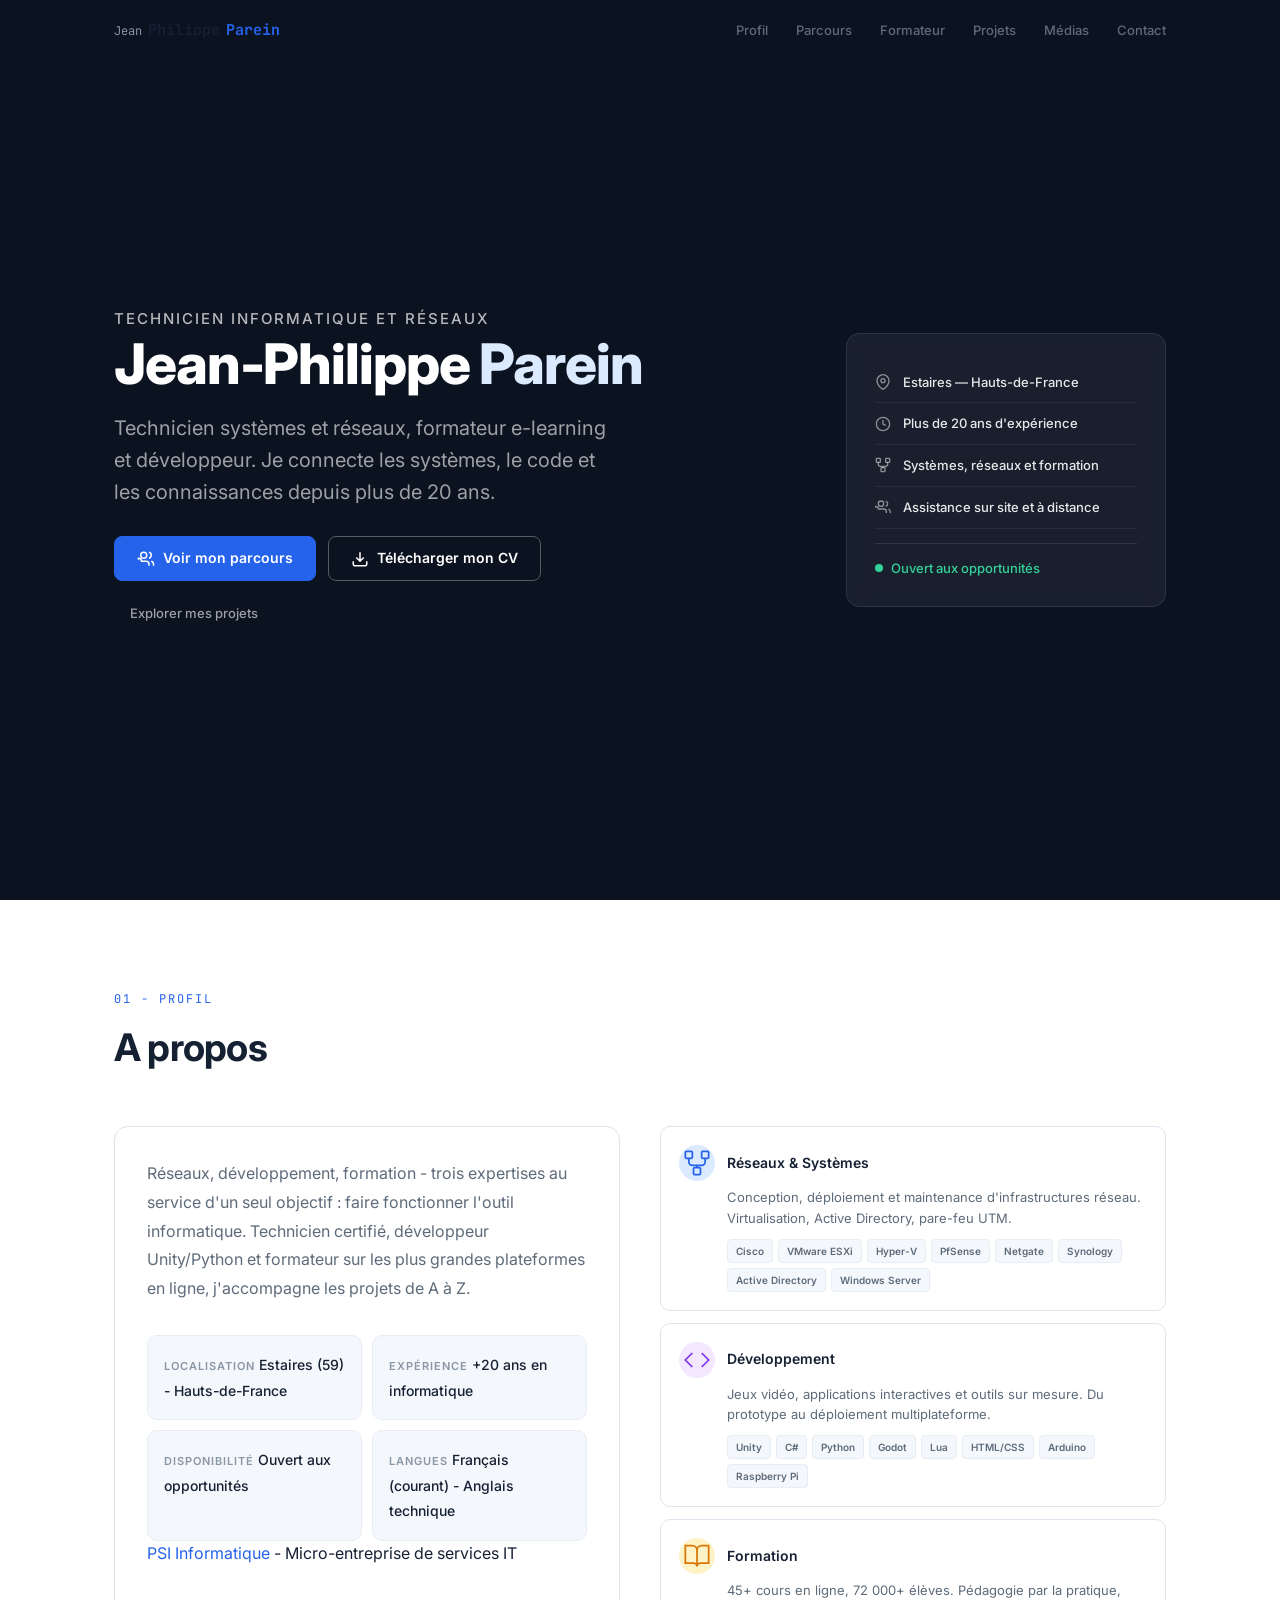
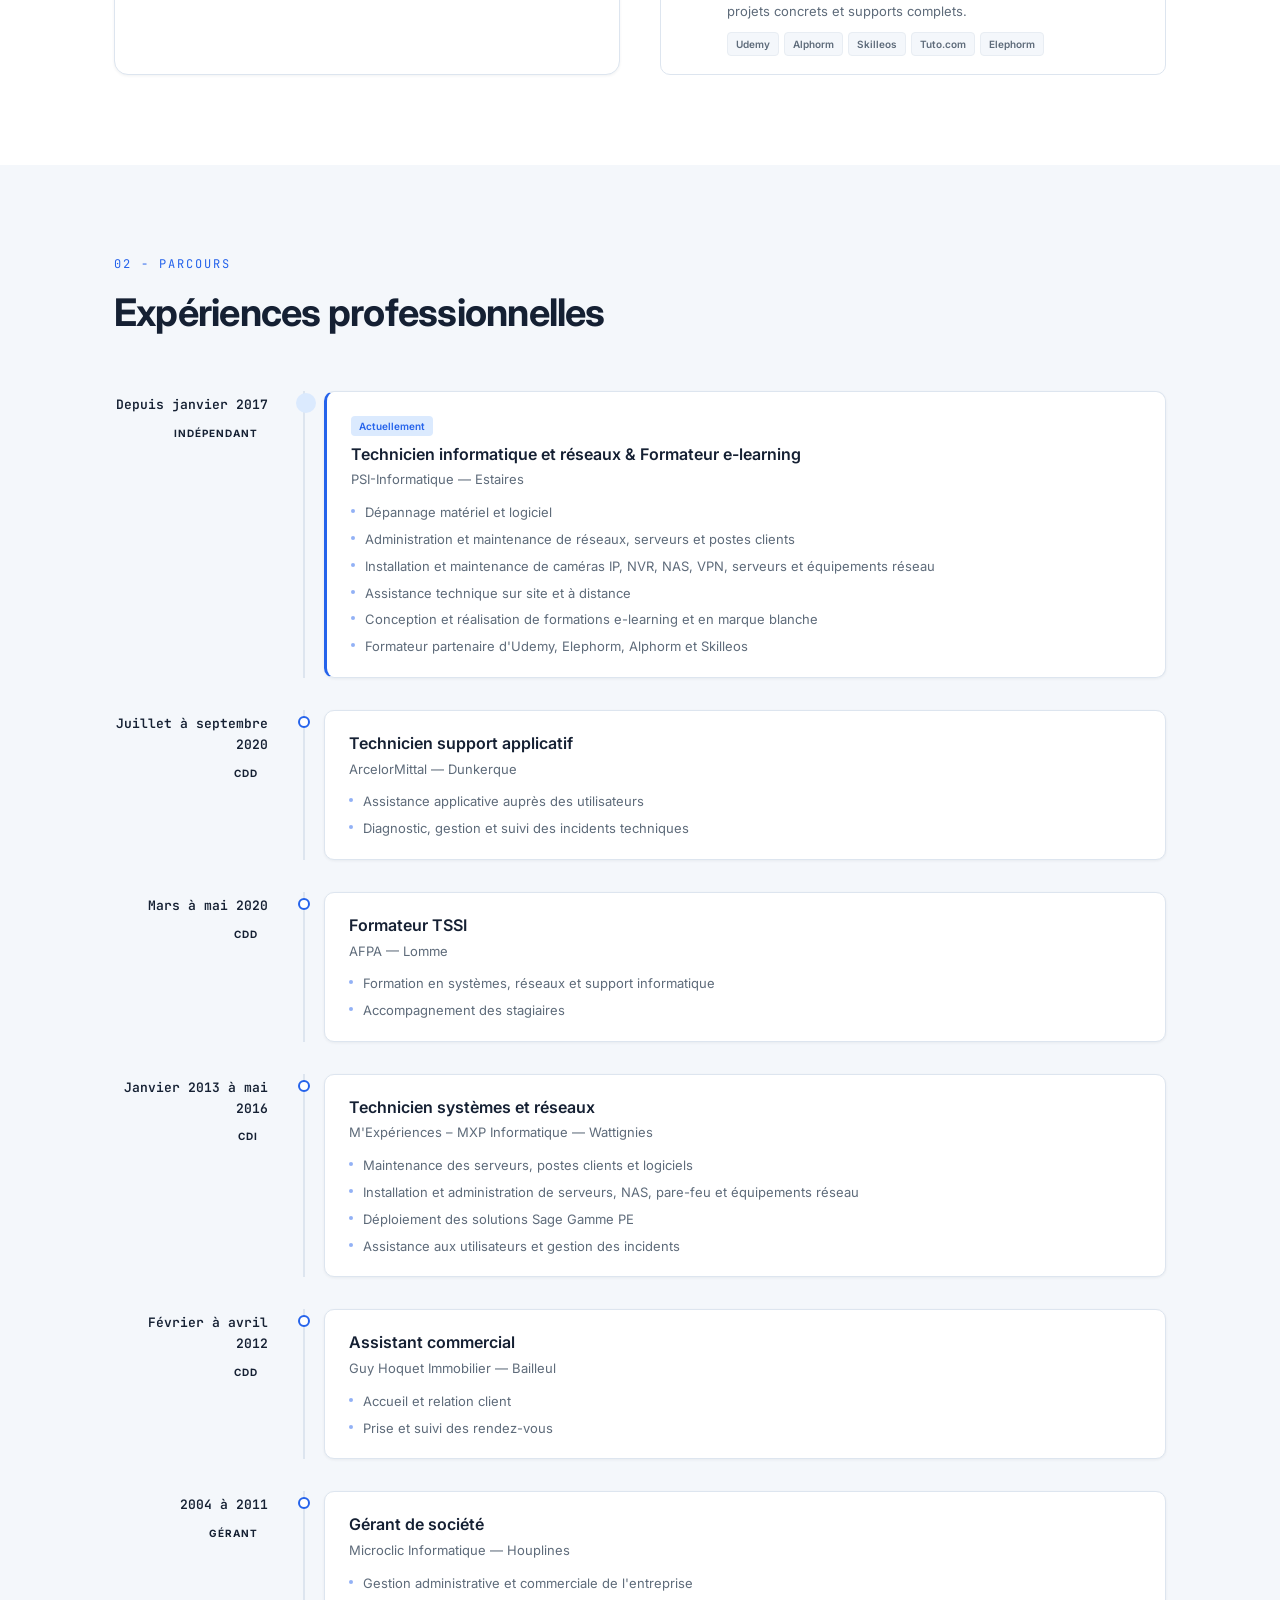
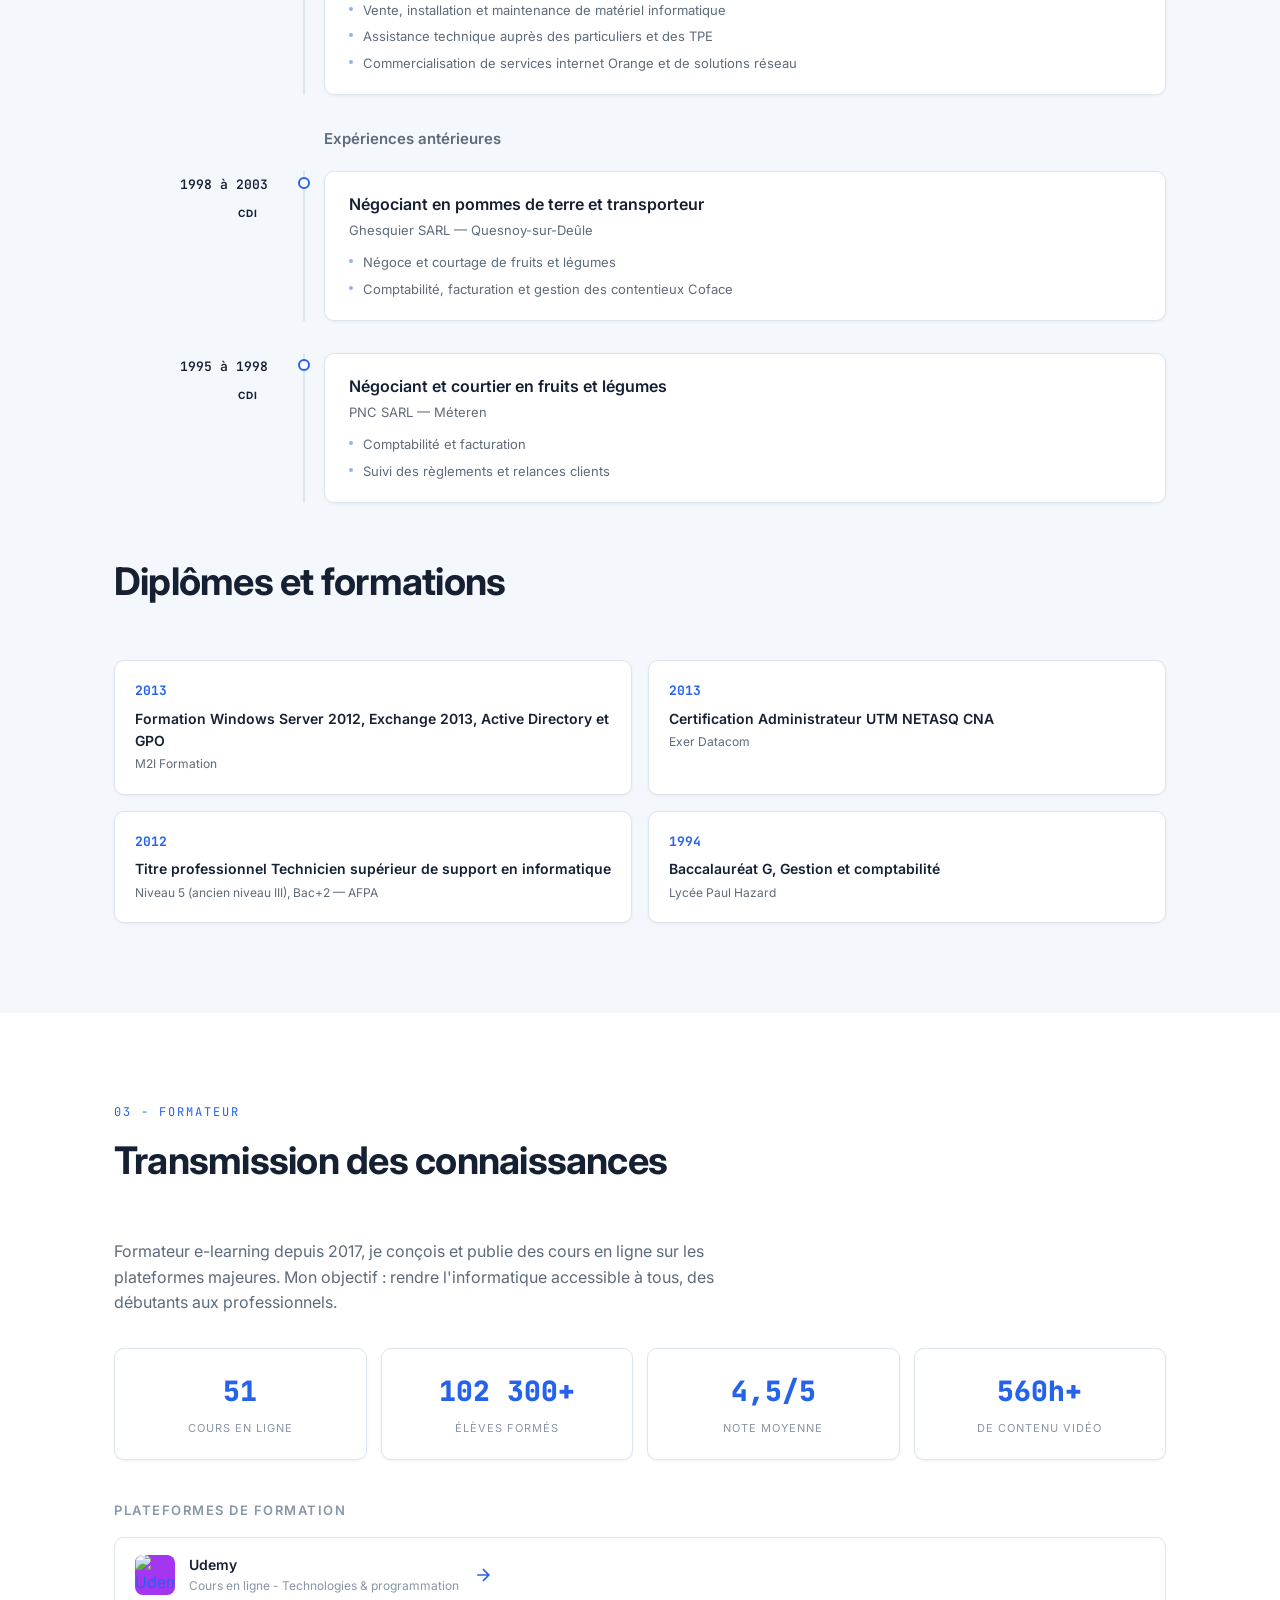
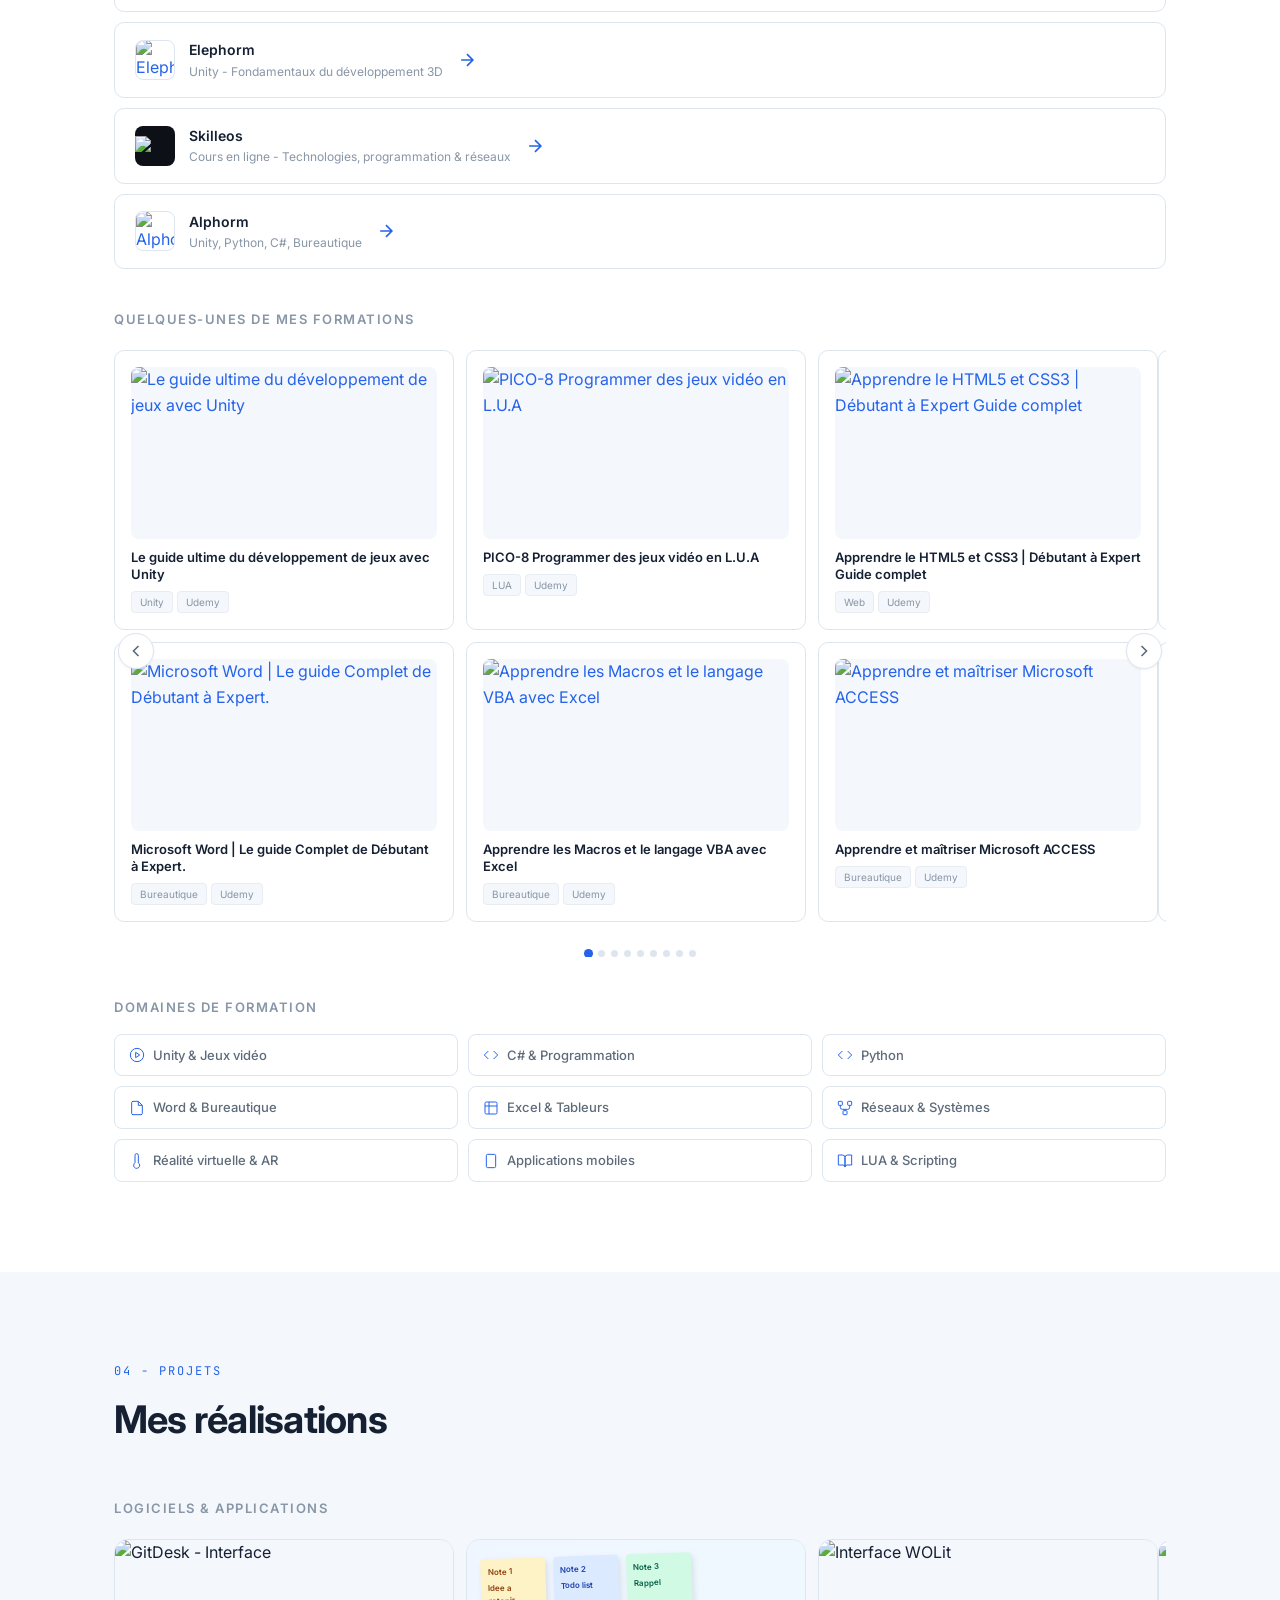
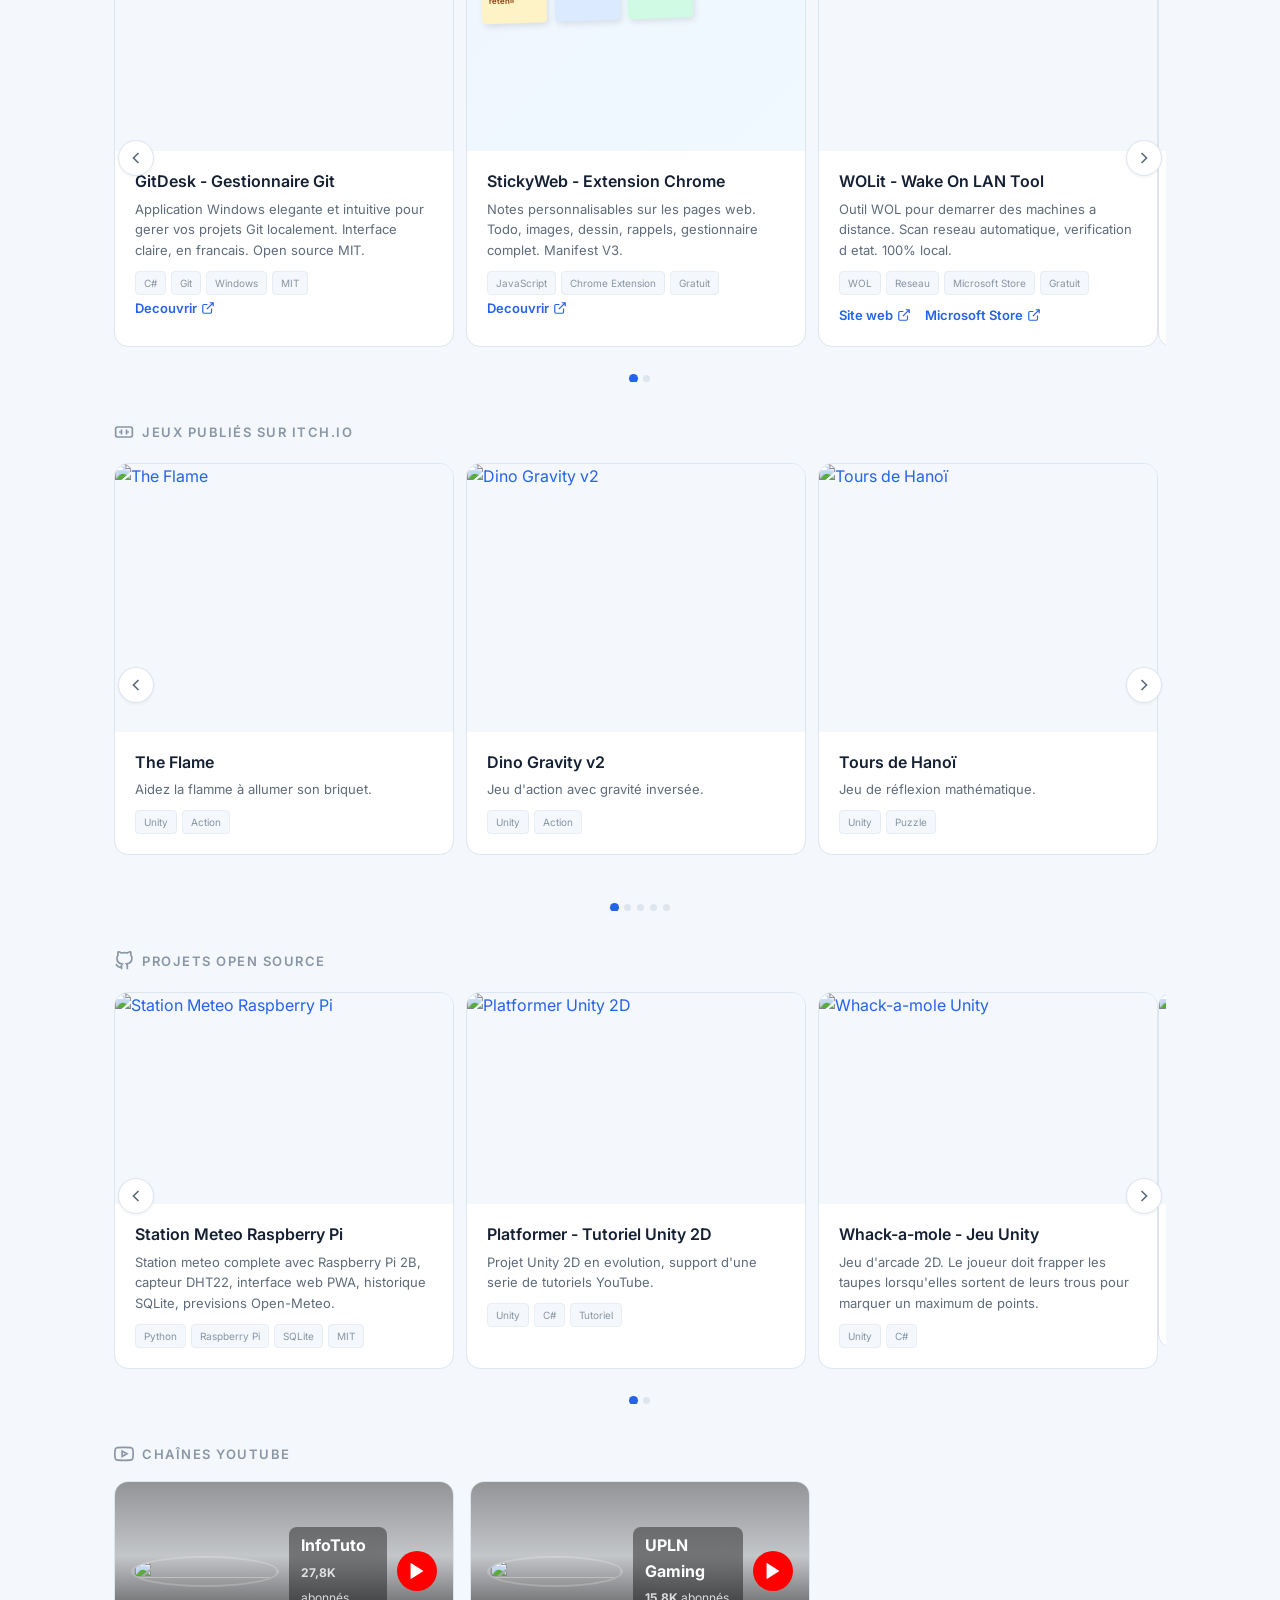
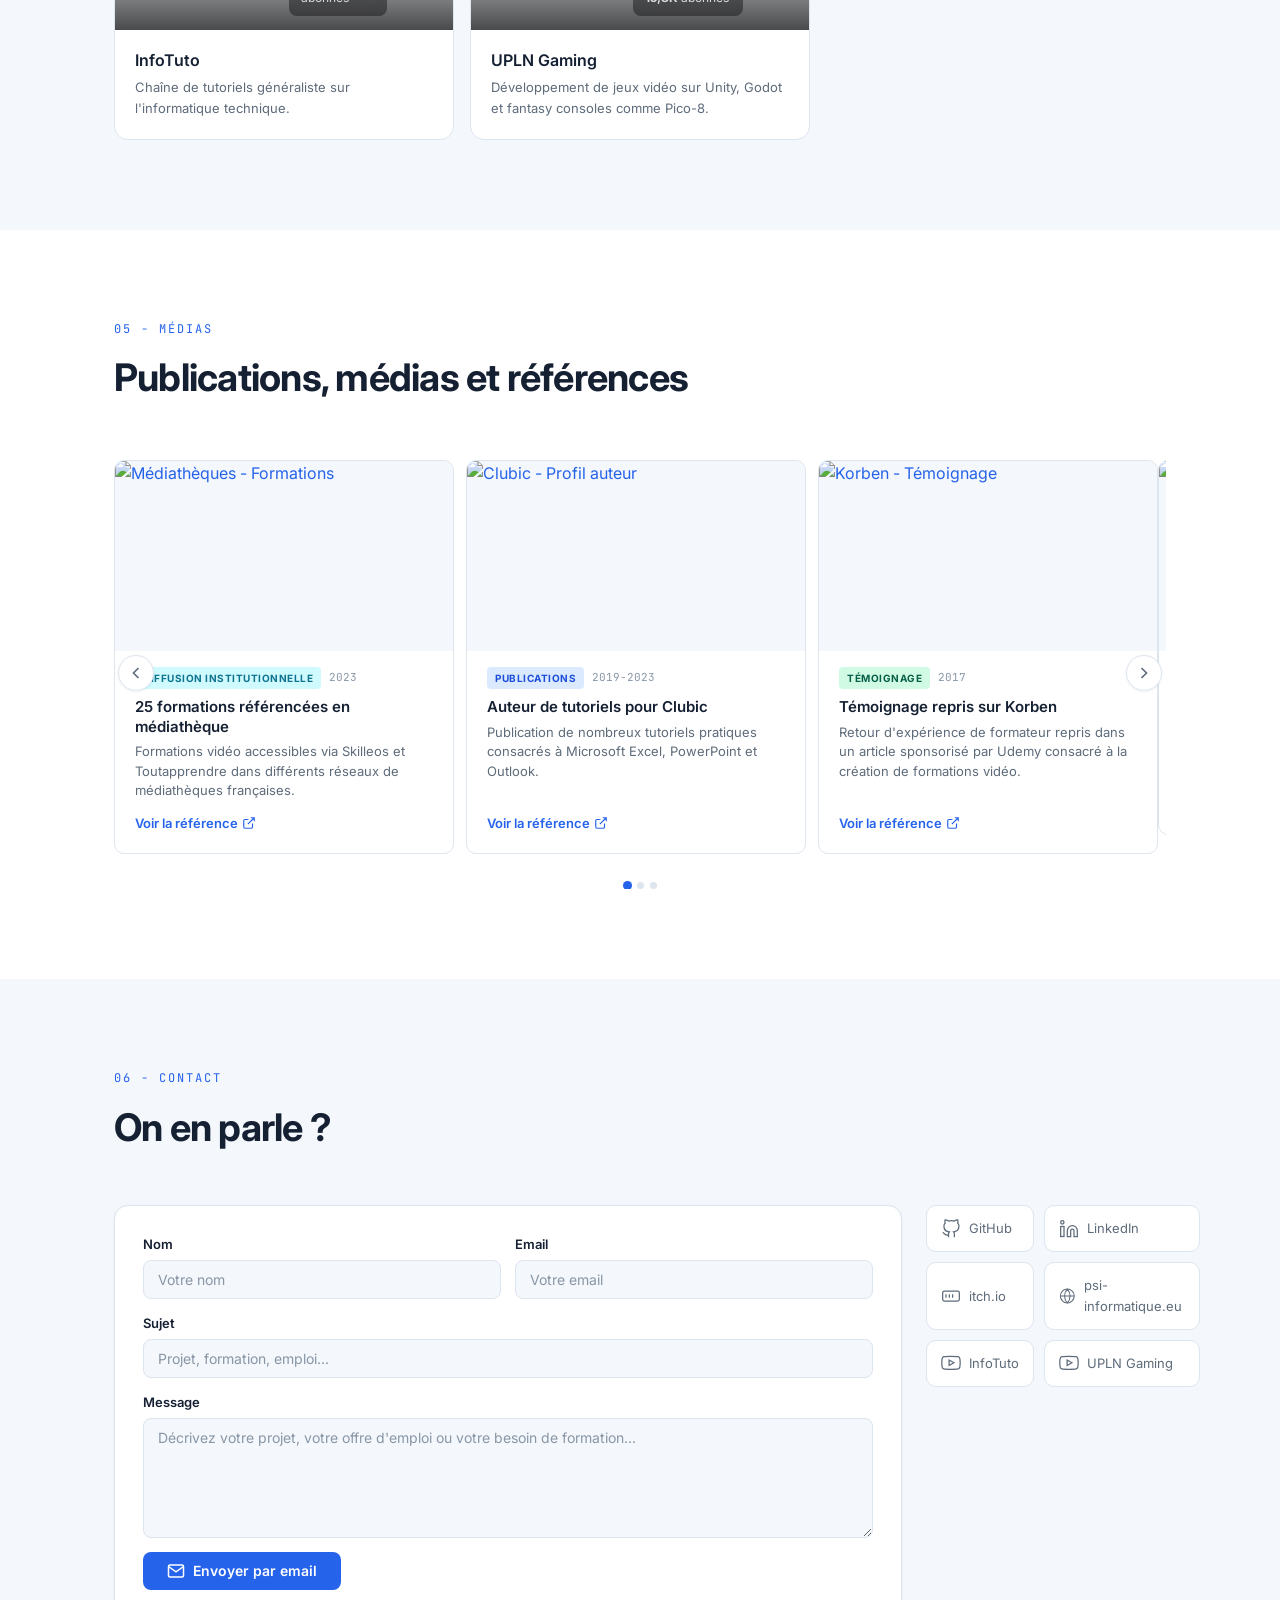
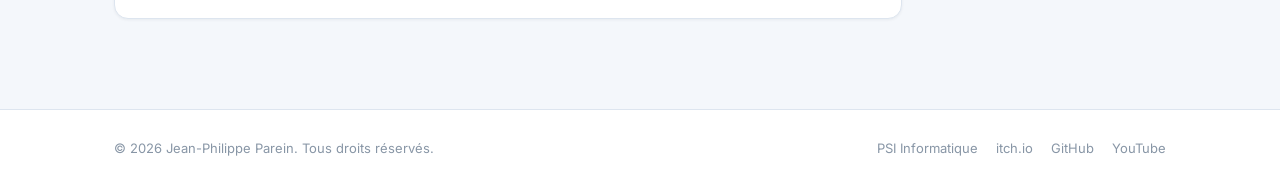
==== index.html @ 6a138aa0 "Add files via upload" ====
<!DOCTYPE html>
<html lang="fr">
<head>
  <meta charset="UTF-8">
  <meta name="viewport" content="width=device-width, initial-scale=1.0">
  <title>Jean-Philippe Parein - Portfolio</title>
  <meta name="description" content="Portfolio de Jean-Philippe Parein - Technicien informatique & réseau, formateur, développeur. Je connecte les systèmes, le code et les connaissances.">
  <link rel="preconnect" href="https://fonts.googleapis.com">
  <link rel="preconnect" href="https://fonts.gstatic.com" crossorigin>
  <link href="https://fonts.googleapis.com/css2?family=Inter:wght@300;400;500;600;700;800&family=JetBrains+Mono:wght@400;500&display=swap" rel="stylesheet">
  <link rel="stylesheet" href="styles.css">
</head>
<body>
  <!-- Navigation -->
  <nav class="nav" id="nav">
    <div class="nav-inner">
      <a href="#hero" class="nav-logo"><span class="logo-first">Jean</span>Philippe<span class="logo-last">Parein</span></a>
      <button class="nav-toggle" id="nav-toggle" aria-label="Menu de navigation" aria-expanded="false">
        <span></span><span></span><span></span>
      </button>
      <ul class="nav-links" id="nav-links">
        <li><a href="#about">Profil</a></li>
        <li><a href="#experience">Parcours</a></li>
        <li><a href="#trainer">Formateur</a></li>
        <li><a href="#projects">Projets</a></li>
        <li><a href="#media">Médias</a></li>
        <li><a href="#contact">Contact</a></li>
      </ul>
    </div>
  </nav>
  <!-- HERO -->
  <section class="hero" id="hero">
    <!-- Hero Content Overlay -->
    <div class="hero-content">
      <div class="hero-text" data-animate="fade-up">
        <span class="hero-subtitle">Technicien informatique et réseaux</span>
        <h1 class="hero-title">
          <span class="hero-title-line">Jean-Philippe</span>
          <span class="hero-title-line hero-title-accent">Parein</span>
        </h1>
        <p class="hero-tagline">
          Technicien systèmes et réseaux, formateur e-learning et développeur. Je connecte les systèmes, le code et les connaissances depuis plus de 20 ans.
        </p>
        <div class="hero-actions">
          <a href="#experience" class="btn btn-primary">
            <svg width="18" height="18" viewBox="0 0 24 24" fill="none" stroke="currentColor" stroke-width="2"><path d="M16 21v-2a4 4 0 00-4-4H6a4 4 0 00-4-4v2"/><circle cx="9" cy="7" r="4"/><path d="M22 21v-2a4 4 0 00-3-3.87"/><path d="M16 3.13a4 4 0 010 7.75"/></svg>
            Voir mon parcours
          </a>
          <a href="CV.pdf" download class="btn btn-outline">
            <svg width="18" height="18" viewBox="0 0 24 24" fill="none" stroke="currentColor" stroke-width="2"><path d="M21 15v4a2 2 0 01-2 2H5a2 2 0 01-2-2v-4M7 10l5 5 5-5M12 15V3"/></svg>
            Télécharger mon CV
          </a>
          <a href="#projects" class="btn btn-secondary">Explorer mes projets</a>
        </div>
      </div>
      <div class="hero-profile-card" data-animate="fade-up" data-delay="100">
        <div class="profile-item">
          <svg width="16" height="16" viewBox="0 0 24 24" fill="none" stroke="currentColor" stroke-width="2"><path d="M21 10c0 7-9 13-9 13s-9-6-9-13a9 9 0 0118 0z"/><circle cx="12" cy="10" r="3"/></svg>
          <span>Estaires — Hauts-de-France</span>
        </div>
        <div class="profile-item">
          <svg width="16" height="16" viewBox="0 0 24 24" fill="none" stroke="currentColor" stroke-width="2"><circle cx="12" cy="12" r="10"/><polyline points="12 6 12 12 16 14"/></svg>
          <span>Plus de 20 ans d'expérience</span>
        </div>
        <div class="profile-item">
          <svg width="16" height="16" viewBox="0 0 24 24" fill="none" stroke="currentColor" stroke-width="2"><rect x="2" y="2" width="6" height="6" rx="1"/><rect x="16" y="2" width="6" height="6" rx="1"/><rect x="9" y="16" width="6" height="6" rx="1"/><path d="M5 8v3a3 3 0 003 3h8a3 3 0 003-3V8M12 14v2"/></svg>
          <span>Systèmes, réseaux et formation</span>
        </div>
        <div class="profile-item">
          <svg width="16" height="16" viewBox="0 0 24 24" fill="none" stroke="currentColor" stroke-width="2"><path d="M17 21v-2a4 4 0 00-4-4H5a4 4 0 00-4-4v2"/><circle cx="9" cy="7" r="4"/><path d="M23 21v-2a4 4 0 00-3-3.87"/><path d="M16 3.13a4 4 0 010 7.75"/></svg>
          <span>Assistance sur site et à distance</span>
        </div>
        <div class="profile-status">
          <span class="status-dot"></span>
          Ouvert aux opportunités
        </div>
      </div>
    </div>
  </section>
  <!-- ABOUT -->
  <section class="section section-about" id="about">
    <div class="container">
      <div class="section-header" data-animate="fade-up">
        <span class="section-tag">01 - Profil</span>
        <h2 class="section-title">A propos</h2>
      </div>
      <div class="about-grid">
        <div class="about-text" data-animate="fade-up" data-delay="100">
          <p class="about-lead">
            Réseaux, développement, formation - trois expertises au service d'un seul objectif : faire fonctionner l'outil informatique.
            Technicien certifié, développeur Unity/Python et formateur sur les plus grandes plateformes en ligne,
            j'accompagne les projets de A à Z.
          </p>
          <div class="about-details">
            <div class="about-detail">
              <span class="detail-label">Localisation</span>
              <span class="detail-value">Estaires (59) - Hauts-de-France</span>
            </div>
            <div class="about-detail">
              <span class="detail-label">Expérience</span>
              <span class="detail-value">+20 ans en informatique</span>
            </div>
            <div class="about-detail">
              <span class="detail-label">Disponibilité</span>
              <span class="detail-value">Ouvert aux opportunités</span>
            </div>
            <div class="about-detail">
              <span class="detail-label">Langues</span>
              <span class="detail-value">Français (courant) - Anglais technique</span>
            </div>
          </div>
          <p class="about-note">
            <a href="https://psi-informatique.eu/" target="_blank" rel="noopener">PSI Informatique</a> - Micro-entreprise de services IT
          </p>
        </div>
        <div class="about-competencies" data-animate="fade-up" data-delay="200">
          <div class="comp-grid">
            <div class="comp-card">
              <div class="comp-header">
                <div class="comp-icon comp-icon-network">
                  <svg width="28" height="28" viewBox="0 0 24 24" fill="none" stroke="currentColor" stroke-width="1.5"><rect x="2" y="2" width="6" height="6" rx="1"/><rect x="16" y="2" width="6" height="6" rx="1"/><rect x="9" y="16" width="6" height="6" rx="1"/><path d="M5 8v3a3 3 0 003 3h8a3 3 0 003-3V8M12 14v2"/></svg>
                </div>
                <h4>Réseaux & Systèmes</h4>
              </div>
              <p>Conception, déploiement et maintenance d'infrastructures réseau. Virtualisation, Active Directory, pare-feu UTM.</p>
              <div class="comp-brands">
                <span class="brand-cisco">Cisco</span>
                <span class="brand-vmware">VMware ESXi</span>
                <span class="brand-hyperv">Hyper-V</span>
                <span class="brand-pfsense">PfSense</span>
                <span class="brand-netgate">Netgate</span>
                <span class="brand-synology">Synology</span>
                <span class="brand-ad">Active Directory</span>
                <span class="brand-winserv">Windows Server</span>
              </div>
            </div>
            <div class="comp-card">
              <div class="comp-header">
                <div class="comp-icon comp-icon-dev">
                  <svg width="28" height="28" viewBox="0 0 24 24" fill="none" stroke="currentColor" stroke-width="1.5"><polyline points="16 18 22 12 16 6"/><polyline points="8 6 2 12 8 18"/></svg>
                </div>
                <h4>Développement</h4>
              </div>
              <p>Jeux vidéo, applications interactives et outils sur mesure. Du prototype au déploiement multiplateforme.</p>
              <div class="comp-brands">
                <span class="brand-unity">Unity</span>
                <span class="brand-csharp">C#</span>
                <span class="brand-python">Python</span>
                <span class="brand-godot">Godot</span>
                <span class="brand-lua">Lua</span>
                <span class="brand-html">HTML/CSS</span>
                <span class="brand-arduino">Arduino</span>
                <span class="brand-rpi">Raspberry Pi</span>
              </div>
            </div>
            <div class="comp-card">
              <div class="comp-header">
                <div class="comp-icon comp-icon-training">
                  <svg width="28" height="28" viewBox="0 0 24 24" fill="none" stroke="currentColor" stroke-width="1.5"><path d="M2 3h6a4 4 0 014 4v14a3 3 0 00-3-3H2zM22 3h-6a4 4 0 00-4 4v14a3 3 0 013-3h7z"/></svg>
                </div>
                <h4>Formation</h4>
              </div>
              <p>45+ cours en ligne, 72 000+ élèves. Pédagogie par la pratique, projets concrets et supports complets.</p>
              <div class="comp-brands">
                <span class="brand-udemy">Udemy</span>
                <span class="brand-alphorm">Alphorm</span>
                <span class="brand-skilleos">Skilleos</span>
                <span class="brand-tuto">Tuto.com</span>
                <span class="brand-elephorm">Elephorm</span>
              </div>
            </div>
          </div>
        </div>
      </div>
    </div>
  </section>
  <!-- EXPERIENCE -->
  <section class="section section-experience" id="experience">
    <div class="container">
      <div class="section-header" data-animate="fade-up">
        <span class="section-tag">02 - Parcours</span>
        <h2 class="section-title">Expériences professionnelles</h2>
      </div>
      <div class="timeline">
        <div class="timeline-item" data-animate="fade-up" data-delay="0">
          <div class="timeline-date-col">
            <span class="timeline-date">Depuis janvier 2017</span>
            <span class="timeline-type">Indépendant</span>
          </div>
          <div class="timeline-line-col">
            <div class="timeline-dot"></div>
          </div>
          <div class="timeline-card-col">
            <div class="timeline-card current">
              <div class="current-badge">Actuellement</div>
              <h3>Technicien informatique et réseaux &amp; Formateur e-learning</h3>
              <p class="timeline-company">PSI-Informatique — Estaires</p>
              <ul class="timeline-details">
                <li>Dépannage matériel et logiciel</li>
                <li>Administration et maintenance de réseaux, serveurs et postes clients</li>
                <li>Installation et maintenance de caméras IP, NVR, NAS, VPN, serveurs et équipements réseau</li>
                <li>Assistance technique sur site et à distance</li>
                <li>Conception et réalisation de formations e-learning et en marque blanche</li>
                <li>Formateur partenaire d'Udemy, Elephorm, Alphorm et Skilleos</li>
              </ul>
            </div>
          </div>
        </div>
        <div class="timeline-item" data-animate="fade-up" data-delay="100">
          <div class="timeline-date-col">
            <span class="timeline-date">Juillet à septembre 2020</span>
            <span class="timeline-type">CDD</span>
          </div>
          <div class="timeline-line-col">
            <div class="timeline-dot"></div>
          </div>
          <div class="timeline-card-col">
            <div class="timeline-card">
              <h3>Technicien support applicatif</h3>
              <p class="timeline-company">ArcelorMittal — Dunkerque</p>
              <ul class="timeline-details">
                <li>Assistance applicative auprès des utilisateurs</li>
                <li>Diagnostic, gestion et suivi des incidents techniques</li>
              </ul>
            </div>
          </div>
        </div>
        <div class="timeline-item" data-animate="fade-up" data-delay="150">
          <div class="timeline-date-col">
            <span class="timeline-date">Mars à mai 2020</span>
            <span class="timeline-type">CDD</span>
          </div>
          <div class="timeline-line-col">
            <div class="timeline-dot"></div>
          </div>
          <div class="timeline-card-col">
            <div class="timeline-card">
              <h3>Formateur TSSI</h3>
              <p class="timeline-company">AFPA — Lomme</p>
              <ul class="timeline-details">
                <li>Formation en systèmes, réseaux et support informatique</li>
                <li>Accompagnement des stagiaires</li>
              </ul>
            </div>
          </div>
        </div>
        <div class="timeline-item" data-animate="fade-up" data-delay="200">
          <div class="timeline-date-col">
            <span class="timeline-date">Janvier 2013 à mai 2016</span>
            <span class="timeline-type">CDI</span>
          </div>
          <div class="timeline-line-col">
            <div class="timeline-dot"></div>
          </div>
          <div class="timeline-card-col">
            <div class="timeline-card">
              <h3>Technicien systèmes et réseaux</h3>
              <p class="timeline-company">M'Expériences – MXP Informatique — Wattignies</p>
              <ul class="timeline-details">
                <li>Maintenance des serveurs, postes clients et logiciels</li>
                <li>Installation et administration de serveurs, NAS, pare-feu et équipements réseau</li>
                <li>Déploiement des solutions Sage Gamme PE</li>
                <li>Assistance aux utilisateurs et gestion des incidents</li>
              </ul>
            </div>
          </div>
        </div>
        <div class="timeline-item" data-animate="fade-up" data-delay="250">
          <div class="timeline-date-col">
            <span class="timeline-date">Février à avril 2012</span>
            <span class="timeline-type">CDD</span>
          </div>
          <div class="timeline-line-col">
            <div class="timeline-dot"></div>
          </div>
          <div class="timeline-card-col">
            <div class="timeline-card">
              <h3>Assistant commercial</h3>
              <p class="timeline-company">Guy Hoquet Immobilier — Bailleul</p>
              <ul class="timeline-details">
                <li>Accueil et relation client</li>
                <li>Prise et suivi des rendez-vous</li>
              </ul>
            </div>
          </div>
        </div>
        <div class="timeline-item" data-animate="fade-up" data-delay="300">
          <div class="timeline-date-col">
            <span class="timeline-date">2004 à 2011</span>
            <span class="timeline-type">Gérant</span>
          </div>
          <div class="timeline-line-col">
            <div class="timeline-dot"></div>
          </div>
          <div class="timeline-card-col">
            <div class="timeline-card">
              <h3>Gérant de société</h3>
              <p class="timeline-company">Microclic Informatique — Houplines</p>
              <ul class="timeline-details">
                <li>Gestion administrative et commerciale de l'entreprise</li>
                <li>Vente, installation et maintenance de matériel informatique</li>
                <li>Assistance technique auprès des particuliers et des TPE</li>
                <li>Commercialisation de services internet Orange et de solutions réseau</li>
              </ul>
            </div>
          </div>
        </div>
        <h3 class="timeline-subtitle">Expériences antérieures</h3>
        <div class="timeline-item" data-animate="fade-up" data-delay="350">
          <div class="timeline-date-col">
            <span class="timeline-date">1998 à 2003</span>
            <span class="timeline-type">CDI</span>
          </div>
          <div class="timeline-line-col">
            <div class="timeline-dot"></div>
          </div>
          <div class="timeline-card-col">
            <div class="timeline-card">
              <h3>Négociant en pommes de terre et transporteur</h3>
              <p class="timeline-company">Ghesquier SARL — Quesnoy-sur-Deûle</p>
              <ul class="timeline-details">
                <li>Négoce et courtage de fruits et légumes</li>
                <li>Comptabilité, facturation et gestion des contentieux Coface</li>
              </ul>
            </div>
          </div>
        </div>
        <div class="timeline-item" data-animate="fade-up" data-delay="400">
          <div class="timeline-date-col">
            <span class="timeline-date">1995 à 1998</span>
            <span class="timeline-type">CDI</span>
          </div>
          <div class="timeline-line-col">
            <div class="timeline-dot"></div>
          </div>
          <div class="timeline-card-col">
            <div class="timeline-card">
              <h3>Négociant et courtier en fruits et légumes</h3>
              <p class="timeline-company">PNC SARL — Méteren</p>
              <ul class="timeline-details">
                <li>Comptabilité et facturation</li>
                <li>Suivi des règlements et relances clients</li>
              </ul>
            </div>
          </div>
        </div>
      </div>
      <div class="section-header" data-animate="fade-up" style="margin-top: 3rem;">
        <h2 class="section-title">Diplômes et formations</h2>
      </div>
      <div class="diplomas-grid">
        <div class="diploma-card" data-animate="fade-up">
          <div class="diploma-year">2013</div>
          <div class="diploma-title">Formation Windows Server 2012, Exchange 2013, Active Directory et GPO</div>
          <div class="diploma-school">M2I Formation</div>
        </div>
        <div class="diploma-card" data-animate="fade-up" data-delay="50">
          <div class="diploma-year">2013</div>
          <div class="diploma-title">Certification Administrateur UTM NETASQ CNA</div>
          <div class="diploma-school">Exer Datacom</div>
        </div>
        <div class="diploma-card" data-animate="fade-up" data-delay="100">
          <div class="diploma-year">2012</div>
          <div class="diploma-title">Titre professionnel Technicien supérieur de support en informatique</div>
          <div class="diploma-school">Niveau 5 (ancien niveau III), Bac+2 — AFPA</div>
        </div>
        <div class="diploma-card" data-animate="fade-up" data-delay="150">
          <div class="diploma-year">1994</div>
          <div class="diploma-title">Baccalauréat G, Gestion et comptabilité</div>
          <div class="diploma-school">Lycée Paul Hazard</div>
        </div>
      </div>
    </div>
  </section>
  <!-- FORMATEUR -->
  <section class="section section-trainer" id="trainer">
    <div class="container">
      <div class="section-header" data-animate="fade-up">
        <span class="section-tag">03 - Formateur</span>
        <h2 class="section-title">Transmission des connaissances</h2>
      </div>
      <div class="trainer-intro" data-animate="fade-up" data-delay="100">
        <p>Formateur e-learning depuis 2017, je conçois et publie des cours en ligne sur les plateformes majeures. Mon objectif : rendre l'informatique accessible à tous, des débutants aux professionnels.</p>
      </div>
      <!-- Stats -->
      <div class="trainer-stats" data-animate="fade-up" data-delay="150">
        <div class="stat-card">
          <span class="stat-number">51</span>
          <span class="stat-label">Cours en ligne</span>
        </div>
        <div class="stat-card">
          <span class="stat-number">102 300+</span>
          <span class="stat-label">Élèves formés</span>
        </div>
        <div class="stat-card">
          <span class="stat-number">4,5/5</span>
          <span class="stat-label">Note moyenne</span>
        </div>
        <div class="stat-card">
          <span class="stat-number">560h+</span>
          <span class="stat-label">De contenu vidéo</span>
        </div>
      </div>
      <!-- Plateformes -->
      <h3 class="projects-subtitle" data-animate="fade-up">Plateformes de formation</h3>
      <div class="trainer-platforms" data-animate="fade-up" data-delay="100">
        <a href="https://www.udemy.com/user/parein-jean-philippe/" target="_blank" rel="noopener" class="platform-card platform-udemy">
          <div class="platform-logo"><img src="img/logo-udemy.svg" alt="Udemy"></div>
          <div class="platform-info">
            <h4>Udemy</h4>
            <p>Cours en ligne - Technologies & programmation</p>
          </div>
          <svg width="20" height="20" viewBox="0 0 24 24" fill="none" stroke="currentColor" stroke-width="2"><path d="M5 12h14M12 5l7 7-7 7"/></svg>
        </a>
        <a href="https://www.elephorm.com/formation/unity-6-maitriser-les-fondamentaux-du-developpement-3d" target="_blank" rel="noopener" class="platform-card platform-elephorm">
          <div class="platform-logo"><img src="img/logo-elephorm.webp" alt="Elephorm"></div>
          <div class="platform-info">
            <h4>Elephorm</h4>
            <p>Unity - Fondamentaux du développement 3D</p>
          </div>
          <svg width="20" height="20" viewBox="0 0 24 24" fill="none" stroke="currentColor" stroke-width="2"><path d="M5 12h14M12 5l7 7-7 7"/></svg>
        </a>
        <a href="https://www.skilleos.com/expert/jean-philippe-parein" target="_blank" rel="noopener" class="platform-card platform-skilleos">
          <div class="platform-logo"><img src="img/logo-skilleos.ico" alt="Skilleos" style="height:20px;width:auto"></div>
          <div class="platform-info">
            <h4>Skilleos</h4>
            <p>Cours en ligne - Technologies, programmation & réseaux</p>
          </div>
          <svg width="20" height="20" viewBox="0 0 24 24" fill="none" stroke="currentColor" stroke-width="2"><path d="M5 12h14M12 5l7 7-7 7"/></svg>
        </a>
        <a href="https://www.alphorm.com/formateur/jean-philippe-parein" target="_blank" rel="noopener" class="platform-card platform-alphorm">
          <div class="platform-logo"><img src="img/logo-alphorm.png" alt="Alphorm"></div>
          <div class="platform-info">
            <h4>Alphorm</h4>
            <p>Unity, Python, C#, Bureautique</p>
          </div>
          <svg width="20" height="20" viewBox="0 0 24 24" fill="none" stroke="currentColor" stroke-width="2"><path d="M5 12h14M12 5l7 7-7 7"/></svg>
        </a>
      </div>
      <!-- Toutes les formations - Carrousel 3 lignes -->
      <h3 class="projects-subtitle" data-animate="fade-up">Quelques-unes de mes formations</h3>
      <div class="carousel-wrapper" data-animate="fade-up" data-delay="150">
        <button class="carousel-btn carousel-prev" aria-label="Précédent">
          <svg width="20" height="20" viewBox="0 0 24 24" fill="none" stroke="currentColor" stroke-width="2"><polyline points="15 18 9 12 15 6"/></svg>
        </button>
        <div class="carousel-viewport" id="course-carousel">
        <a href="https://www.udemy.com/course/realite-augmentee-avec-unity-2017-et-vuforia/" target="_blank" rel="noopener" class="course-card">
          <div class="course-thumb thumb-unity"><img src="img/courses/udemy-ar-vuforia.jpg" alt="Jeux &amp; App en Réalité augmentée avec Unity et Vuforia" loading="lazy"></div>
          <h4>Jeux &amp; App en Réalité augmentée avec Unity et Vuforia</h4>
          <div class="course-tags"><span>Unity</span><span>Udemy</span></div>
        </a>
        <a href="https://www.udemy.com/course/unity3d-formation-complete-developpeur-de-jeu-video/" target="_blank" rel="noopener" class="course-card">
          <div class="course-thumb thumb-unity"><img src="img/courses/udemy-unity3d-complete.jpg" alt="Formation Complète Développeur de jeux vidéo - UNITY3D" loading="lazy"></div>
          <h4>Formation Complète Développeur de jeux vidéo - UNITY3D</h4>
          <div class="course-tags"><span>Unity</span><span>Udemy</span></div>
        </a>
        <a href="https://www.udemy.com/course/maitriser-unity-2018-et-le-c-formation-complete/" target="_blank" rel="noopener" class="course-card">
          <div class="course-thumb thumb-unity"><img src="img/courses/udemy-unity-csharp-guide.jpg" alt="Maîtriser Unity et le C# | Guide Complet Développeur" loading="lazy"></div>
          <h4>Maîtriser Unity et le C# | Guide Complet Développeur</h4>
          <div class="course-tags"><span>Unity</span><span>Udemy</span></div>
        </a>
        <a href="https://www.udemy.com/course/realiser-votre-personnage-avec-blender-unity-de-a-a-z/" target="_blank" rel="noopener" class="course-card">
          <div class="course-thumb thumb-unity"><img src="img/courses/udemy-blender-unity.jpg" alt="Réaliser votre personnage avec Blender &amp; Unity | de A à Z" loading="lazy"></div>
          <h4>Réaliser votre personnage avec Blender &amp; Unity | de A à Z</h4>
          <div class="course-tags"><span>Unity</span><span>Udemy</span></div>
        </a>
        <a href="https://www.udemy.com/course/unity-maitriser-les-fondamentauxapi-classes-et-structures/" target="_blank" rel="noopener" class="course-card">
          <div class="course-thumb thumb-unity"><img src="img/courses/udemy-unity-api-classes.jpg" alt="Unity Maitriser les fondamentaux API, Classes et Structures" loading="lazy"></div>
          <h4>Unity Maitriser les fondamentaux API, Classes et Structures</h4>
          <div class="course-tags"><span>Unity</span><span>Udemy</span></div>
        </a>
        <a href="https://www.udemy.com/course/debutez-et-realiser-un-quizz-game-pour-android-avec-unity3d/" target="_blank" rel="noopener" class="course-card">
          <div class="course-thumb thumb-unity"><img src="img/courses/udemy-quizz-android.jpg" alt="Débutez et réaliser un Quizz Game pour Android avec UNITY3D" loading="lazy"></div>
          <h4>Débutez et réaliser un Quizz Game pour Android avec UNITY3D</h4>
          <div class="course-tags"><span>Unity</span><span>Udemy</span></div>
        </a>
        <a href="https://www.udemy.com/course/c-sharp-unity-guide-complet/" target="_blank" rel="noopener" class="course-card">
          <div class="course-thumb thumb-unity"><img src="img/courses/udemy-csharp-unity-debutant.jpg" alt="Débuter avec C# et Unity | Guide Complet" loading="lazy"></div>
          <h4>Débuter avec C# et Unity | Guide Complet</h4>
          <div class="course-tags"><span>Unity</span><span>Udemy</span></div>
        </a>
        <a href="https://www.udemy.com/course/developpermonetiser-un-jeu-pour-smartphone-avec-unity/" target="_blank" rel="noopener" class="course-card">
          <div class="course-thumb thumb-unity"><img src="img/courses/udemy-unity-mobile-monetise.jpg" alt="Développer/Monétiser un jeu pour smartphone avec Unity" loading="lazy"></div>
          <h4>Développer/Monétiser un jeu pour smartphone avec Unity</h4>
          <div class="course-tags"><span>Unity</span><span>Udemy</span></div>
        </a>
        <a href="https://www.udemy.com/course/unity3d-developper-monetiser-un-jeu-pour-smartphone-android/" target="_blank" rel="noopener" class="course-card">
          <div class="course-thumb thumb-unity"><img src="img/courses/udemy-unity3d-mobile-android.jpg" alt="Unity3D Développer, Monétiser un jeu pour Smartphone ANDROID" loading="lazy"></div>
          <h4>Unity3D Développer, Monétiser un jeu pour Smartphone ANDROID</h4>
          <div class="course-tags"><span>Unity</span><span>Udemy</span></div>
        </a>
        <a href="https://www.udemy.com/course/guide-complet-unity-realite-virtuelle-oculus-go/" target="_blank" rel="noopener" class="course-card">
          <div class="course-thumb thumb-unity"><img src="img/courses/udemy-vr-oculus-go.jpg" alt="Guide complet UNITY - RÉALITÉ VIRTUELLE &amp; OCULUS GO" loading="lazy"></div>
          <h4>Guide complet UNITY - RÉALITÉ VIRTUELLE &amp; OCULUS GO</h4>
          <div class="course-tags"><span>Unity</span><span>Udemy</span></div>
        </a>
        <a href="https://www.udemy.com/course/unity-integrer-les-services-google-play-games-dans-vos-jeux/" target="_blank" rel="noopener" class="course-card">
          <div class="course-thumb thumb-unity"><img src="img/courses/udemy-google-play-games.jpg" alt="Unity Intégrer les services Google Play Games dans vos jeux." loading="lazy"></div>
          <h4>Unity Intégrer les services Google Play Games dans vos jeux.</h4>
          <div class="course-tags"><span>Unity</span><span>Udemy</span></div>
        </a>
        <a href="https://www.udemy.com/course/modeliser-en-3d-avec-probuilder-dans-unity/" target="_blank" rel="noopener" class="course-card">
          <div class="course-thumb thumb-unity"><img src="img/courses/udemy-probuilder.jpg" alt="Modéliser en 3D avec Probuilder dans UNITY" loading="lazy"></div>
          <h4>Modéliser en 3D avec Probuilder dans UNITY</h4>
          <div class="course-tags"><span>Unity</span><span>Udemy</span></div>
        </a>
        <a href="https://www.udemy.com/course/developper-un-jeu-en-realite-virtuel-cardboard-avec-unity/" target="_blank" rel="noopener" class="course-card">
          <div class="course-thumb thumb-unity"><img src="img/courses/udemy-vr-cardboard.jpg" alt="Développer un jeu en Réalité virtuelle avec Unity" loading="lazy"></div>
          <h4>Développer un jeu en Réalité virtuelle avec Unity</h4>
          <div class="course-tags"><span>Unity</span><span>Udemy</span></div>
        </a>
        <a href="https://www.udemy.com/course/debuter-et-creer-votre-premier-jeux-avec-unity-sans-code/" target="_blank" rel="noopener" class="course-card">
          <div class="course-thumb thumb-unity"><img src="img/courses/udemy-unity-sans-code.jpg" alt="Débuter et créer votre premier jeu avec Unity sans code" loading="lazy"></div>
          <h4>Débuter et créer votre premier jeu avec Unity sans code</h4>
          <div class="course-tags"><span>Unity</span><span>Udemy</span></div>
        </a>
        <a href="https://www.udemy.com/course/creer-un-jeu-multiplayer-avec-unity-5-et-photon-cloud/" target="_blank" rel="noopener" class="course-card">
          <div class="course-thumb thumb-unity"><img src="img/courses/udemy-multiplayer-photon.jpg" alt="Créer un jeu multiplayer avec UNITY et Photon Cloud" loading="lazy"></div>
          <h4>Créer un jeu multiplayer avec UNITY et Photon Cloud</h4>
          <div class="course-tags"><span>Unity</span><span>Udemy</span></div>
        </a>
        <a href="https://www.udemy.com/course/developper-des-jeux-connectes-au-cloud-avec-unity-playfab/" target="_blank" rel="noopener" class="course-card">
          <div class="course-thumb thumb-unity"><img src="img/courses/udemy-unity-playfab.jpg" alt="Développer des jeux connectés au cloud avec Unity &amp; PlayFab" loading="lazy"></div>
          <h4>Développer des jeux connectés au cloud avec Unity &amp; PlayFab</h4>
          <div class="course-tags"><span>Unity</span><span>Udemy</span></div>
        </a>
        <a href="https://www.udemy.com/course/unity3d-gestion-des-donnees-avec-mysql-guide-complet/" target="_blank" rel="noopener" class="course-card">
          <div class="course-thumb thumb-unity"><img src="img/courses/udemy-mysql-unity.jpg" alt="Unity3D Gestion des données avec MySql | Guide complet" loading="lazy"></div>
          <h4>Unity3D Gestion des données avec MySql | Guide complet</h4>
          <div class="course-tags"><span>Unity</span><span>Udemy</span></div>
        </a>
        <a href="https://www.udemy.com/course/unity-firebase-authentification-et-bases-de-donnees-cloud/" target="_blank" rel="noopener" class="course-card">
          <div class="course-thumb thumb-unity"><img src="img/courses/udemy-firebase-unity.jpg" alt="Unity &amp; Firebase Authentification et Bases de Données Cloud" loading="lazy"></div>
          <h4>Unity &amp; Firebase Authentification et Bases de Données Cloud</h4>
          <div class="course-tags"><span>Unity</span><span>Udemy</span></div>
        </a>
        <a href="https://www.udemy.com/course/unity3d-realisez-un-first-person-shooter-fps-guide-complet/" target="_blank" rel="noopener" class="course-card">
          <div class="course-thumb thumb-unity"><img src="img/courses/udemy-fps-unity.jpg" alt="UNITY3D Réalisez un First Person Shooter-FPS | Guide complet" loading="lazy"></div>
          <h4>UNITY3D Réalisez un First Person Shooter-FPS | Guide complet</h4>
          <div class="course-tags"><span>Unity</span><span>Udemy</span></div>
        </a>
        <a href="https://www.udemy.com/course/debuter-avec-unity-et-le-3d-game-kit-sans-rediger-de-code/" target="_blank" rel="noopener" class="course-card">
          <div class="course-thumb thumb-unity"><img src="img/courses/udemy-3d-game-kit.jpg" alt="Débuter avec Unity et le 3D Game Kit sans rédiger de code" loading="lazy"></div>
          <h4>Débuter avec Unity et le 3D Game Kit sans rédiger de code</h4>
          <div class="course-tags"><span>Unity</span><span>Udemy</span></div>
        </a>
        <a href="https://www.udemy.com/course/realiser-pong-en-90-min-maitriser-godot-par-la-pratique/" target="_blank" rel="noopener" class="course-card">
          <div class="course-thumb thumb-godot"><img src="img/courses/udemy-godot-pong.jpg" alt="Réaliser Pong en 90 min : Maîtriser Godot par la pratique" loading="lazy"></div>
          <h4>Réaliser Pong en 90 min : Maîtriser Godot par la pratique</h4>
          <div class="course-tags"><span>Godot</span><span>Udemy</span></div>
        </a>
        <a href="https://www.udemy.com/course/python-tkinter-creation-dinterface-graphique/" target="_blank" rel="noopener" class="course-card">
          <div class="course-thumb thumb-python"><img src="img/courses/udemy-python-tkinter.jpg" alt="Python &amp; Tkinter : Création d'interface graphique" loading="lazy"></div>
          <h4>Python &amp; Tkinter : Création d'interface graphique</h4>
          <div class="course-tags"><span>Python</span><span>Udemy</span></div>
        </a>
        <a href="https://www.udemy.com/course/creez-un-flappy-bird-like-avec-godot-sans-coder/" target="_blank" rel="noopener" class="course-card">
          <div class="course-thumb thumb-godot"><img src="img/courses/udemy-flappy-bird-godot.jpg" alt="Créez un Flappy Bird Like avec Godot, sans coder !" loading="lazy"></div>
          <h4>Créez un Flappy Bird Like avec Godot, sans coder !</h4>
          <div class="course-tags"><span>Godot</span><span>Udemy</span></div>
        </a>
        <a href="https://www.udemy.com/course/apprendre-et-maitriser-excel/" target="_blank" rel="noopener" class="course-card">
          <div class="course-thumb thumb-bureautique"><img src="img/courses/udemy-excel.jpg" alt="Apprendre et Maîtriser Excel  de A à Z" loading="lazy"></div>
          <h4>Apprendre et Maîtriser Excel  de A à Z</h4>
          <div class="course-tags"><span>Bureautique</span><span>Udemy</span></div>
        </a>
        <a href="https://www.udemy.com/course/apprendre-et-maitriser-power-point-2019-guide-complet/" target="_blank" rel="noopener" class="course-card">
          <div class="course-thumb thumb-bureautique"><img src="img/courses/udemy-powerpoint.jpg" alt="Apprendre et Maitriser POWER POINT -  Guide complet" loading="lazy"></div>
          <h4>Apprendre et Maitriser POWER POINT -  Guide complet</h4>
          <div class="course-tags"><span>Bureautique</span><span>Udemy</span></div>
        </a>
        <a href="https://www.udemy.com/course/le-cours-complet-excel-vba-debutant-a-pro/" target="_blank" rel="noopener" class="course-card">
          <div class="course-thumb thumb-bureautique"><img src="img/courses/udemy-excel-vba-pro.jpg" alt="Le Cours Complet Excel + VBA" loading="lazy"></div>
          <h4>Excel + VBA</h4>
          <div class="course-tags"><span>Bureautique</span><span>Udemy</span></div>
        </a>
        <a href="https://www.udemy.com/course/creer-son-site-internet-e-commerce-sans-etre-developpeur-web/" target="_blank" rel="noopener" class="course-card">
          <div class="course-thumb thumb-web"><img src="img/courses/udemy-site-ecommerce.jpg" alt="Créer son site Internet E-Commerce sans être développeur web" loading="lazy"></div>
          <h4>Créer son site Internet E-Commerce sans être développeur web</h4>
          <div class="course-tags"><span>Web</span><span>Udemy</span></div>
        </a>
        <a href="https://www.udemy.com/course/apprendre-windows-serveur-2019-et-le-reseau/" target="_blank" rel="noopener" class="course-card">
          <div class="course-thumb thumb-server"><img src="img/courses/udemy-windows-server-2019.jpg" alt="Apprendre Windows Serveur 2019 et le Réseau" loading="lazy"></div>
          <h4>Apprendre Windows Serveur 2019 et le Réseau</h4>
          <div class="course-tags"><span>Server</span><span>Udemy</span></div>
        </a>
        <a href="https://www.udemy.com/course/debuter-avec-windows-server-2012-et-le-reseau/" target="_blank" rel="noopener" class="course-card">
          <div class="course-thumb thumb-server"><img src="img/courses/udemy-windows-server-2012.jpg" alt="Débuter avec Windows Server 2012 et le réseau" loading="lazy"></div>
          <h4>Débuter avec Windows Server 2012 et le réseau</h4>
          <div class="course-tags"><span>Server</span><span>Udemy</span></div>
        </a>
        <a href="https://www.udemy.com/course/maitriser-le-montage-video-avec-adobe-premiere-cc-2017/" target="_blank" rel="noopener" class="course-card">
          <div class="course-thumb thumb-video"><img src="img/courses/udemy-premiere-pro.jpg" alt="Maîtriser le montage Vidéo avec Adobe Première CC" loading="lazy"></div>
          <h4>Maîtriser le montage Vidéo avec Adobe Première CC</h4>
          <div class="course-tags"><span>Video</span><span>Udemy</span></div>
        </a>
        <a href="https://www.udemy.com/course/creer-une-application-android-facilement-sans-programmation/" target="_blank" rel="noopener" class="course-card">
          <div class="course-thumb thumb-mobile"><img src="img/courses/udemy-android-sans-code.jpg" alt="Créer une application Android facilement sans programmation" loading="lazy"></div>
          <h4>Créer une application Android facilement sans programmation</h4>
          <div class="course-tags"><span>Mobile</span><span>Udemy</span></div>
        </a>
        <a href="https://www.udemy.com/course/creez-votre-premier-jeu-mobile-avec-godot-en-moins-de-2h/" target="_blank" rel="noopener" class="course-card">
          <div class="course-thumb thumb-godot"><img src="img/courses/udemy-godot-mobile.jpg" alt="Créez votre premier jeu mobile avec Godot en moins de 2h" loading="lazy"></div>
          <h4>Créez votre premier jeu mobile avec Godot en moins de 2h</h4>
          <div class="course-tags"><span>Godot</span><span>Udemy</span></div>
        </a>
        <a href="https://www.udemy.com/course/unity-maitriser-laudio-guide-ultime-partie-7/" target="_blank" rel="noopener" class="course-card">
          <div class="course-thumb thumb-unity"><img src="img/courses/udemy-unity-audio-part7.jpg" alt="Unity Maitriser l'audio | Guide Ultime Partie 7" loading="lazy"></div>
          <h4>Unity Maitriser l'audio | Guide Ultime Partie 7</h4>
          <div class="course-tags"><span>Unity</span><span>Udemy</span></div>
        </a>
        <a href="https://www.udemy.com/course/unity-developpement-mobile-guide-ultime-partie-6/" target="_blank" rel="noopener" class="course-card">
          <div class="course-thumb thumb-unity"><img src="img/courses/udemy-unity-mobile-part6.jpg" alt="Unity Développement mobile | Guide Ultime Partie 6" loading="lazy"></div>
          <h4>Unity Développement mobile | Guide Ultime Partie 6</h4>
          <div class="course-tags"><span>Unity</span><span>Udemy</span></div>
        </a>
        <a href="https://www.udemy.com/course/unity-realiser-des-jeux-en-2d-guide-ultime-partie-5/" target="_blank" rel="noopener" class="course-card">
          <div class="course-thumb thumb-unity"><img src="img/courses/udemy-unity-2d-part5.jpg" alt="Unity réaliser des jeux en 2D Guide Ultime Partie 5" loading="lazy"></div>
          <h4>Unity réaliser des jeux en 2D | Guide Ultime Partie 5</h4>
          <div class="course-tags"><span>Unity</span><span>Udemy</span></div>
        </a>
        <a href="https://www.udemy.com/course/unity-lintelligence-artificelle-guide-ultime-partie-4/" target="_blank" rel="noopener" class="course-card">
          <div class="course-thumb thumb-unity"><img src="img/courses/udemy-unity-ia-part4.jpg" alt="Unity l'intelligence artificielle | Guide Ultime Partie 4" loading="lazy"></div>
          <h4>Unity l'intelligence artificielle | Guide Ultime Partie 4</h4>
          <div class="course-tags"><span>Unity</span><span>Udemy</span></div>
        </a>
        <a href="https://www.udemy.com/course/unity-linterface-utilisateur-guide-ultime-partie-3/" target="_blank" rel="noopener" class="course-card">
          <div class="course-thumb thumb-unity"><img src="img/courses/udemy-unity-ui-part3.jpg" alt="Unity l'interface utilisateur | Guide Ultime Partie 3" loading="lazy"></div>
          <h4>Unity l'interface utilisateur | Guide Ultime Partie 3</h4>
          <div class="course-tags"><span>Unity</span><span>Udemy</span></div>
        </a>
        <a href="https://www.udemy.com/course/unity-lanimation-3d-guide-ultime-partie-2/" target="_blank" rel="noopener" class="course-card">
          <div class="course-thumb thumb-unity"><img src="img/courses/udemy-unity-3d-part2.jpg" alt="Unity l'animation 3D | Guide Ultime Partie 2" loading="lazy"></div>
          <h4>Unity l'animation 3D | Guide Ultime Partie 2</h4>
          <div class="course-tags"><span>Unity</span><span>Udemy</span></div>
        </a>
        <a href="https://www.udemy.com/course/unity-les-fondamentaux-le-guide-ultime-partie-1/" target="_blank" rel="noopener" class="course-card">
          <div class="course-thumb thumb-unity"><img src="img/courses/udemy-unity-fondamentaux-part1.jpg" alt="Unity les fondamentaux | Guide ultime Partie 1" loading="lazy"></div>
          <h4>Unity les fondamentaux | Guide ultime Partie 1</h4>
          <div class="course-tags"><span>Unity</span><span>Udemy</span></div>
        </a>
        <a href="https://www.udemy.com/course/unity-sans-code-dominez-visual-scripting-et-creez-vos-jeux/" target="_blank" rel="noopener" class="course-card">
          <div class="course-thumb thumb-unity"><img src="img/courses/udemy-unity-visual-scripting.jpg" alt="Unity Sans Code : Dominez Visual Scripting et Créez Vos Jeux" loading="lazy"></div>
          <h4>Unity Sans Code : Dominez Visual Scripting et Créez Vos Jeux</h4>
          <div class="course-tags"><span>Unity</span><span>Udemy</span></div>
        </a>
        <a href="https://www.udemy.com/course/maitrisez-godot-de-linitiation-au-developpement-de-jeux/" target="_blank" rel="noopener" class="course-card">
          <div class="course-thumb thumb-godot"><img src="img/courses/udemy-godot.jpg" alt="Maîtrisez Godot : De l'Initiation au Développement de jeux" loading="lazy"></div>
          <h4>Maîtrisez Godot : De l'Initiation au Développement de jeux</h4>
          <div class="course-tags"><span>Godot</span><span>Udemy</span></div>
        </a>
        <a href="https://www.udemy.com/course/apprendre-le-c-c-sharp-de-debutant-a-expert/" target="_blank" rel="noopener" class="course-card">
          <div class="course-thumb thumb-csharp"><img src="img/courses/udemy-csharp.jpg" alt="Apprendre le C# (C-Sharp) de débutant à Expert." loading="lazy"></div>
          <h4>Apprendre le C# (C-Sharp) de débutant à Expert.</h4>
          <div class="course-tags"><span>C#</span><span>Udemy</span></div>
        </a>
        <a href="https://www.udemy.com/course/utiliser-ollama-llm-creer-une-ia-locale-debutants/" target="_blank" rel="noopener" class="course-card">
          <div class="course-thumb thumb-ia"><img src="img/courses/udemy-ollama.jpg" alt="Utiliser Ollama LLM : créer une IA locale débutants" loading="lazy"></div>
          <h4>Utiliser Ollama LLM : créer une IA locale débutants</h4>
          <div class="course-tags"><span>IA</span><span>Udemy</span></div>
        </a>
        <a href="https://www.udemy.com/course/debuter-et-apprendre-a-programmer-en-python/" target="_blank" rel="noopener" class="course-card">
          <div class="course-thumb thumb-python"><img src="img/courses/udemy-python.jpg" alt="Débuter et apprendre a programmer en Python." loading="lazy"></div>
          <h4>Débuter et apprendre a programmer en Python.</h4>
          <div class="course-tags"><span>Python</span><span>Udemy</span></div>
        </a>
        <a href="https://www.udemy.com/course/godot-engine-de-lanimation-3d-a-vos-jeux-video/" target="_blank" rel="noopener" class="course-card">
          <div class="course-thumb thumb-godot"><img src="img/courses/udemy-godot-animation.jpg" alt="Godot Engine : De l’Animation 3D à vos Jeux Vidéo" loading="lazy"></div>
          <h4>Godot Engine : De l’Animation 3D à vos Jeux Vidéo</h4>
          <div class="course-tags"><span>Godot</span><span>Udemy</span></div>
        </a>
        <a href="https://www.udemy.com/course/apprendre-et-maitriser-microsoft-access-2016/" target="_blank" rel="noopener" class="course-card">
          <div class="course-thumb thumb-bureautique"><img src="img/courses/udemy-access.jpg" alt="Apprendre et maîtriser Microsoft ACCESS" loading="lazy"></div>
          <h4>Apprendre et maîtriser Microsoft ACCESS</h4>
          <div class="course-tags"><span>Bureautique</span><span>Udemy</span></div>
        </a>
        <a href="https://www.udemy.com/course/apprendre-les-macros-et-le-langage-vba-avec-excel-2016/" target="_blank" rel="noopener" class="course-card">
          <div class="course-thumb thumb-bureautique"><img src="img/courses/udemy-vba-excel.jpg" alt="Apprendre les Macros et le langage VBA avec Excel" loading="lazy"></div>
          <h4>Apprendre les Macros et le langage VBA avec Excel</h4>
          <div class="course-tags"><span>Bureautique</span><span>Udemy</span></div>
        </a>
        <a href="https://www.udemy.com/course/microsoft-word-le-guide-complet-de-debutant-a-expert/" target="_blank" rel="noopener" class="course-card">
          <div class="course-thumb thumb-bureautique"><img src="img/courses/udemy-word.jpg" alt="Microsoft Word | Le guide Complet de Débutant à Expert." loading="lazy"></div>
          <h4>Microsoft Word | Le guide Complet de Débutant à Expert.</h4>
          <div class="course-tags"><span>Bureautique</span><span>Udemy</span></div>
        </a>
        <a href="https://www.udemy.com/course/apprendre-le-html5-et-css3-debutant-a-expert/" target="_blank" rel="noopener" class="course-card">
          <div class="course-thumb thumb-web"><img src="img/courses/udemy-html5-css3.jpg" alt="Apprendre le HTML5 et CSS3 | Débutant à Expert Guide complet" loading="lazy"></div>
          <h4>Apprendre le HTML5 et CSS3 | Débutant à Expert Guide complet</h4>
          <div class="course-tags"><span>Web</span><span>Udemy</span></div>
        </a>
        <a href="https://www.udemy.com/course/pico-8-programmer-des-jeux-video-en-lua/" target="_blank" rel="noopener" class="course-card">
          <div class="course-thumb thumb-lua"><img src="img/courses/udemy-pico8.jpg" alt="PICO-8 Programmer des jeux vidéo en L.U.A" loading="lazy"></div>
          <h4>PICO-8 Programmer des jeux vidéo en L.U.A</h4>
          <div class="course-tags"><span>LUA</span><span>Udemy</span></div>
        </a>
        <a href="https://www.udemy.com/course/le-guide-ultime-du-developpement-de-jeux-avec-unity/" target="_blank" rel="noopener" class="course-card">
          <div class="course-thumb thumb-unity"><img src="img/courses/udemy-guide-ultime-unity.jpg" alt="Le guide ultime du développement de jeux avec Unity" loading="lazy"></div>
          <h4>Le guide ultime du développement de jeux avec Unity</h4>
          <div class="course-tags"><span>Unity</span><span>Udemy</span></div>
        </a>
        </div><!-- /carousel-viewport -->
        <button class="carousel-btn carousel-next" aria-label="Suivant">
          <svg width="20" height="20" viewBox="0 0 24 24" fill="none" stroke="currentColor" stroke-width="2"><polyline points="9 18 15 12 9 6"/></svg>
        </button>
        <div class="carousel-dots" id="carousel-dots"></div>
      </div><!-- /carousel-wrapper -->
      <!-- Compétences pédagogiques -->
      <h3 class="projects-subtitle" data-animate="fade-up">Domaines de formation</h3>
      <div class="trainer-domains" data-animate="fade-up" data-delay="200">
        <div class="domain-tag">
          <svg width="16" height="16" viewBox="0 0 24 24" fill="none" stroke="currentColor" stroke-width="1.5"><circle cx="12" cy="12" r="10"/><polygon points="10 8 16 12 10 16 10 8"/></svg>
          Unity & Jeux vidéo
        </div>
        <div class="domain-tag">
          <svg width="16" height="16" viewBox="0 0 24 24" fill="none" stroke="currentColor" stroke-width="1.5"><polyline points="16 18 22 12 16 6"/><polyline points="8 6 2 12 8 18"/></svg>
          C# & Programmation
        </div>
        <div class="domain-tag">
          <svg width="16" height="16" viewBox="0 0 24 24" fill="none" stroke="currentColor" stroke-width="1.5"><polyline points="16 18 22 12 16 6"/><polyline points="8 6 2 12 8 18"/></svg>
          Python
        </div>
        <div class="domain-tag">
          <svg width="16" height="16" viewBox="0 0 24 24" fill="none" stroke="currentColor" stroke-width="1.5"><path d="M14 2H6a2 2 0 00-2 2v16a2 2 0 002 2h12a2 2 0 002-2V8z"/><polyline points="14 2 14 8 20 8"/></svg>
          Word & Bureautique
        </div>
        <div class="domain-tag">
          <svg width="16" height="16" viewBox="0 0 24 24" fill="none" stroke="currentColor" stroke-width="1.5"><rect x="3" y="3" width="18" height="18" rx="2"/><path d="M3 9h18M9 3v18"/></svg>
          Excel & Tableurs
        </div>
        <div class="domain-tag">
          <svg width="16" height="16" viewBox="0 0 24 24" fill="none" stroke="currentColor" stroke-width="1.5"><rect x="2" y="2" width="6" height="6" rx="1"/><rect x="16" y="2" width="6" height="6" rx="1"/><rect x="9" y="16" width="6" height="6" rx="1"/><path d="M5 8v3a3 3 0 003 3h8a3 3 0 003-3V8M12 14v2"/></svg>
          Réseaux & Systèmes
        </div>
        <div class="domain-tag">
          <svg width="16" height="16" viewBox="0 0 24 24" fill="none" stroke="currentColor" stroke-width="1.5"><path d="M14 14.76V3.5a2.5 2.5 0 00-5 0v11.26a4.5 4.5 0 105 0z"/></svg>
          Réalité virtuelle & AR
        </div>
        <div class="domain-tag">
          <svg width="16" height="16" viewBox="0 0 24 24" fill="none" stroke="currentColor" stroke-width="1.5"><rect x="5" y="2" width="14" height="20" rx="2" ry="2"/><line x1="12" y1="18" x2="12.01" y2="18"/></svg>
          Applications mobiles
        </div>
        <div class="domain-tag">
          <svg width="16" height="16" viewBox="0 0 24 24" fill="none" stroke="currentColor" stroke-width="1.5"><path d="M2 3h6a4 4 0 014 4v14a3 3 0 00-3-3H2zM22 3h-6a4 4 0 00-4 4v14a3 3 0 013-3h7z"/></svg>
          LUA & Scripting
        </div>
      </div>
    </div>
  </section>
  <!-- PROJECTS -->
  <section class="section section-projects" id="projects">
    <div class="container">
      <div class="section-header" data-animate="fade-up">
        <span class="section-tag">04 - Projets</span>
        <h2 class="section-title">Mes réalisations</h2>
      </div>

            <h3 class="projects-subtitle" data-animate="fade-up">Logiciels &amp; applications</h3>
      <div class="carousel-wrapper" data-animate="fade-up" data-delay="100">
        <button class="carousel-btn carousel-prev" aria-label="Precedent">
          <svg width="20" height="20" viewBox="0 0 24 24" fill="none" stroke="currentColor" stroke-width="2"><polyline points="15 18 9 12 15 6"/></svg>
        </button>
        <div class="carousel-viewport" id="soft-carousel">
        <article class="project-card">
          <div class="project-visual"><img src="img/dames-1.png" alt="Interface du jeu Dames" loading="lazy"></div>
          <div class="project-info">
            <h3>Dames - Jeu de strategie Unity</h3>
            <p>Jeu de dames avec interface moderne, adversaire Minimax a profondeur reglable. Disponible sur PC et en version Web.</p>
            <div class="project-tags"><span>Unity</span><span>C#</span><span>Minimax</span><span>PC &amp; Web</span></div>
            <div class="project-links-row">
              <a href="https://psi-informatique.eu/software/Dames/" target="_blank" rel="noopener" class="project-link">Site web <svg width="14" height="14" viewBox="0 0 24 24" fill="none" stroke="currentColor" stroke-width="2"><path d="M18 13v6a2 2 0 01-2 2H5a2 2 0 01-2-2V8a2 2 0 012-2h6M15 3h6v6M10 14L21 3"/></svg></a>
              <a href="https://apps.microsoft.com/detail/9pb2p7bc6n8m" target="_blank" rel="noopener" class="project-link">Microsoft Store <svg width="14" height="14" viewBox="0 0 24 24" fill="none" stroke="currentColor" stroke-width="2"><path d="M18 13v6a2 2 0 01-2 2H5a2 2 0 01-2-2V8a2 2 0 012-2h6M15 3h6v6M10 14L21 3"/></svg></a>
            </div>
          </div>
        </article>
        <article class="project-card">
          <div class="project-visual"><img src="img/dir-1.png" alt="Interface Desktop Icon Restore" loading="lazy"></div>
          <div class="project-info">
            <h3>Desktop Icon Restore</h3>
            <p>Sauvegarde et restaure la position des icones du bureau en un clic. Multi-ecrans, 100% prive.</p>
            <div class="project-tags"><span>Windows</span><span>Microsoft Store</span><span>Gratuit</span></div>
            <div class="project-links-row">
              <a href="https://psi-informatique.eu/software/DesktopIconRestore/" target="_blank" rel="noopener" class="project-link">Site web <svg width="14" height="14" viewBox="0 0 24 24" fill="none" stroke="currentColor" stroke-width="2"><path d="M18 13v6a2 2 0 01-2 2H5a2 2 0 01-2-2V8a2 2 0 012-2h6M15 3h6v6M10 14L21 3"/></svg></a>
              <a href="https://apps.microsoft.com/detail/9P25CTNRZBVB" target="_blank" rel="noopener" class="project-link">Microsoft Store <svg width="14" height="14" viewBox="0 0 24 24" fill="none" stroke="currentColor" stroke-width="2"><path d="M18 13v6a2 2 0 01-2 2H5a2 2 0 01-2-2V8a2 2 0 012-2h6M15 3h6v6M10 14L21 3"/></svg></a>
            </div>
          </div>
        </article>
        <article class="project-card">
          <div class="project-visual"><img src="img/wolit-1.png" alt="Interface WOLit" loading="lazy"></div>
          <div class="project-info">
            <h3>WOLit - Wake On LAN Tool</h3>
            <p>Outil WOL pour demarrer des machines a distance. Scan reseau automatique, verification d etat. 100% local.</p>
            <div class="project-tags"><span>WOL</span><span>Reseau</span><span>Microsoft Store</span><span>Gratuit</span></div>
            <div class="project-links-row">
              <a href="https://psi-informatique.eu/software/WolIt/" target="_blank" rel="noopener" class="project-link">Site web <svg width="14" height="14" viewBox="0 0 24 24" fill="none" stroke="currentColor" stroke-width="2"><path d="M18 13v6a2 2 0 01-2 2H5a2 2 0 01-2-2V8a2 2 0 012-2h6M15 3h6v6M10 14L21 3"/></svg></a>
              <a href="https://apps.microsoft.com/detail/9NX6Z3R2Q73T" target="_blank" rel="noopener" class="project-link">Microsoft Store <svg width="14" height="14" viewBox="0 0 24 24" fill="none" stroke="currentColor" stroke-width="2"><path d="M18 13v6a2 2 0 01-2 2H5a2 2 0 01-2-2V8a2 2 0 012-2h6M15 3h6v6M10 14L21 3"/></svg></a>
            </div>
          </div>
        </article>
        <article class="project-card">
          <div class="project-visual project-visual-sticky">
            <div class="sticky-preview">
              <div class="sticky-note sticky-yellow"><span class="sticky-title">Note 1</span><span class="sticky-text">Idee a retenir</span></div>
              <div class="sticky-note sticky-blue"><span class="sticky-title">Note 2</span><span class="sticky-text">Todo list</span></div>
              <div class="sticky-note sticky-green"><span class="sticky-title">Note 3</span><span class="sticky-text">Rappel</span></div>
            </div>
          </div>
          <div class="project-info">
            <h3>StickyWeb - Extension Chrome</h3>
            <p>Notes personnalisables sur les pages web. Todo, images, dessin, rappels, gestionnaire complet. Manifest V3.</p>
            <div class="project-tags"><span>JavaScript</span><span>Chrome Extension</span><span>Gratuit</span></div>
            <a href="https://psi-informatique.eu/software/StickyWeb/sticky-notes.html" target="_blank" rel="noopener" class="project-link">Decouvrir <svg width="14" height="14" viewBox="0 0 24 24" fill="none" stroke="currentColor" stroke-width="2"><path d="M18 13v6a2 2 0 01-2 2H5a2 2 0 01-2-2V8a2 2 0 012-2h6M15 3h6v6M10 14L21 3"/></svg></a>
          </div>
        </article>
        <article class="project-card">
          <div class="project-visual"><img src="img/projects/gitdesk-home.svg" alt="GitDesk - Interface" loading="lazy"></div>
          <div class="project-info">
            <h3>GitDesk - Gestionnaire Git</h3>
            <p>Application Windows elegante et intuitive pour gerer vos projets Git localement. Interface claire, en francais. Open source MIT.</p>
            <div class="project-tags"><span>C#</span><span>Git</span><span>Windows</span><span>MIT</span></div>
            <a href="https://psi-informatique.eu/software/GitDesk/" target="_blank" rel="noopener" class="project-link">Decouvrir <svg width="14" height="14" viewBox="0 0 24 24" fill="none" stroke="currentColor" stroke-width="2"><path d="M18 13v6a2 2 0 01-2 2H5a2 2 0 01-2-2V8a2 2 0 012-2h6M15 3h6v6M10 14L21 3"/></svg></a>
          </div>
        </article>
        </div><!-- /carousel-viewport -->
        <button class="carousel-btn carousel-next" aria-label="Suivant">
          <svg width="20" height="20" viewBox="0 0 24 24" fill="none" stroke="currentColor" stroke-width="2"><polyline points="9 18 15 12 9 6"/></svg>
        </button>
        <div class="carousel-dots" id="soft-dots"></div>
      </div><!-- /carousel-wrapper -->

<h3 class="projects-subtitle" data-animate="fade-up"><svg width="20" height="20" viewBox="0 0 24 24" fill="none" stroke="currentColor" stroke-width="2"><rect x="2" y="6" width="20" height="12" rx="2"/><path d="M6 12h4M14 12h4M9 9v6M15 9v6"/></svg> Jeux publiés sur itch.io</h3>
      <div class="carousel-wrapper" data-animate="fade-up" data-delay="100">
        <button class="carousel-btn carousel-prev" aria-label="Précédent">
          <svg width="20" height="20" viewBox="0 0 24 24" fill="none" stroke="currentColor" stroke-width="2"><polyline points="15 18 9 12 15 6"/></svg>
        </button>
        <div class="carousel-viewport" id="games-carousel">
        <a href="https://pareinjeanphilippe.itch.io/snake" target="_blank" rel="noopener" class="project-card project-card-game" data-animate="fade-up" data-delay="520">
          <div class="project-visual"><img src="img/projects/snake.jpg" alt="Snake" loading="lazy"></div>
          <div class="project-info">
            <h3>Snake</h3>
            <p>The snake game.</p>
            <div class="project-tags"><span>Unity</span><span>Action</span></div>
          </div>
        </a>
        <a href="https://pareinjeanphilippe.itch.io/snake-pico-8" target="_blank" rel="noopener" class="project-card project-card-game" data-animate="fade-up" data-delay="480">
          <div class="project-visual"><img src="img/projects/snake-pico-8.jpg" alt="Snake PICO-8" loading="lazy"></div>
          <div class="project-info">
            <h3>Snake PICO-8</h3>
            <p>Le grand classique du Snake développé sous PICO-8.</p>
            <div class="project-tags"><span>PICO-8</span><span>Action</span></div>
          </div>
        </a>
        <a href="https://pareinjeanphilippe.itch.io/shmup-pico-8" target="_blank" rel="noopener" class="project-card project-card-game" data-animate="fade-up" data-delay="440">
          <div class="project-visual"><img src="img/projects/shmup-pico-8.gif" alt="Shmup Pico-8" loading="lazy"></div>
          <div class="project-info">
            <h3>Shmup Pico-8</h3>
            <p>Shoot'em up développé sous PICO-8.</p>
            <div class="project-tags"><span>PICO-8</span><span>Shooter</span></div>
          </div>
        </a>
        <a href="https://pareinjeanphilippe.itch.io/asteroid-clone" target="_blank" rel="noopener" class="project-card project-card-game" data-animate="fade-up" data-delay="400">
          <div class="project-visual"><img src="img/projects/asteroid-clone.jpg" alt="Astéroïde the clone" loading="lazy"></div>
          <div class="project-info">
            <h3>Astéroïde the clone</h3>
            <p>Clone d'astéroïde développé sous Unity.</p>
            <div class="project-tags"><span>Unity</span><span>Shooter</span></div>
          </div>
        </a>
        <a href="https://pareinjeanphilippe.itch.io/race-car" target="_blank" rel="noopener" class="project-card project-card-game" data-animate="fade-up" data-delay="280">
          <div class="project-visual"><img src="img/projects/race-car.jpg" alt="Race Car" loading="lazy"></div>
          <div class="project-info">
            <h3>Race Car</h3>
            <p>Course en 3D, première physique Unity.</p>
            <div class="project-tags"><span>Unity</span><span>Racing</span></div>
          </div>
        </a>
        <a href="https://pareinjeanphilippe.itch.io/cubesymphony" target="_blank" rel="noopener" class="project-card project-card-game" data-animate="fade-up" data-delay="200">
          <div class="project-visual"><img src="img/projects/cubesymphony.png" alt="CubeSymphony" loading="lazy"></div>
          <div class="project-info">
            <h3>CubeSymphony</h3>
            <p>Clone du jeu de mémoire Simon.</p>
            <div class="project-tags"><span>Unity</span><span>Puzzle</span></div>
          </div>
        </a>
        <a href="https://pareinjeanphilippe.itch.io/breakout" target="_blank" rel="noopener" class="project-card project-card-game" data-animate="fade-up" data-delay="160">
          <div class="project-visual"><img src="img/projects/breakout.png" alt="BreakOut" loading="lazy"></div>
          <div class="project-info">
            <h3>BreakOut</h3>
            <p>Le classique casse-briques.</p>
            <div class="project-tags"><span>Unity</span><span>Action</span></div>
          </div>
        </a>
        <a href="https://pareinjeanphilippe.itch.io/river-raid" target="_blank" rel="noopener" class="project-card project-card-game" data-animate="fade-up" data-delay="80">
          <div class="project-visual"><img src="img/projects/river-raid.jpg" alt="River Raid" loading="lazy"></div>
          <div class="project-info">
            <h3>River Raid</h3>
            <p>Ma version simplifiée du jeu mythique River Raid.</p>
            <div class="project-tags"><span>Unity</span><span>Action</span></div>
          </div>
        </a>
        <a href="https://pareinjeanphilippe.itch.io/classic-pong" target="_blank" rel="noopener" class="project-card project-card-game" data-animate="fade-up" data-delay="40">
          <div class="project-visual"><img src="img/projects/classic-pong.jpg" alt="Pong Classic" loading="lazy"></div>
          <div class="project-info">
            <h3>Pong Classic</h3>
            <p>Jeu classique d'arcade qui simule le tennis de table.</p>
            <div class="project-tags"><span>Unity</span><span>Sports</span></div>
          </div>
        </a>
        <a href="https://pareinjeanphilippe.itch.io/flappy-godot" target="_blank" rel="noopener" class="project-card project-card-game" data-animate="fade-up" data-delay="0">
          <div class="project-visual"><img src="img/projects/flappy-godot.jpg" alt="Flappy Godot" loading="lazy"></div>
          <div class="project-info">
            <h3>Flappy Godot</h3>
            <p>Faites voler l'oiseau et évitez les obstacles.</p>
            <div class="project-tags"><span>Godot</span><span>Action</span></div>
          </div>
        </a>
        <a href="https://pareinjeanphilippe.itch.io/pacman-3d" target="_blank" rel="noopener" class="project-card project-card-game" data-animate="fade-up" data-delay="120">
          <div class="project-visual"><img src="img/projects/pacman-3d.png" alt="Pacman 3D" loading="lazy"></div>
          <div class="project-info">
            <h3>Pacman 3D</h3>
            <p>Clone du jeu Pac-Man en 3D.</p>
            <div class="project-tags"><span>Unity</span><span>Action</span></div>
          </div>
        </a>
        <a href="https://pareinjeanphilippe.itch.io/tours-de-hano" target="_blank" rel="noopener" class="project-card project-card-game" data-animate="fade-up" data-delay="240">
          <div class="project-visual"><img src="img/projects/tours-de-hano.jpg" alt="Tours de Hanoï" loading="lazy"></div>
          <div class="project-info">
            <h3>Tours de Hanoï</h3>
            <p>Jeu de réflexion mathématique.</p>
            <div class="project-tags"><span>Unity</span><span>Puzzle</span></div>
          </div>
        </a>
        <a href="https://pareinjeanphilippe.itch.io/dino-gravity" target="_blank" rel="noopener" class="project-card project-card-game" data-animate="fade-up" data-delay="320">
          <div class="project-visual"><img src="img/projects/dino-gravity.png" alt="Dino Gravity v2" loading="lazy"></div>
          <div class="project-info">
            <h3>Dino Gravity v2</h3>
            <p>Jeu d'action avec gravité inversée.</p>
            <div class="project-tags"><span>Unity</span><span>Action</span></div>
          </div>
        </a>
        <a href="https://pareinjeanphilippe.itch.io/the-flame" target="_blank" rel="noopener" class="project-card project-card-game" data-animate="fade-up" data-delay="360">
          <div class="project-visual"><img src="img/projects/the-flame.jpg" alt="The Flame" loading="lazy"></div>
          <div class="project-info">
            <h3>The Flame</h3>
            <p>Aidez la flamme à allumer son briquet.</p>
            <div class="project-tags"><span>Unity</span><span>Action</span></div>
          </div>
        </a>
        </div><!-- /carousel-viewport -->
        <button class="carousel-btn carousel-next" aria-label="Suivant">
          <svg width="20" height="20" viewBox="0 0 24 24" fill="none" stroke="currentColor" stroke-width="2"><polyline points="9 18 15 12 9 6"/></svg>
        </button>
        <div class="carousel-dots" id="games-dots"></div>
      </div><!-- /carousel-wrapper -->

      <h3 class="projects-subtitle projects-subtitle-github" data-animate="fade-up"><svg width="20" height="20" viewBox="0 0 24 24" fill="none" stroke="currentColor" stroke-width="2"><path d="M9 19c-5 1.5-5-2.5-7-3m14 6v-3.87a3.37 3.37 0 00-.94-2.61c3.14-.35 6.44-1.54 6.44-7A5.44 5.44 0 0020 4.77 5.07 5.07 0 0019.91 1S18.73.65 16 2.48a13.38 13.38 0 00-7 0C6.27.65 5.09 1 5.09 1A5.07 5.07 0 005 4.77a5.44 5.44 0 00-1.5 3.78c0 5.42 3.3 6.61 6.44 7A3.37 3.37 0 009 18.13V22"/></svg> Projets open source</h3>
      <div class="carousel-wrapper" data-animate="fade-up" data-delay="100">
        <button class="carousel-btn carousel-prev" aria-label="Precedent">
          <svg width="20" height="20" viewBox="0 0 24 24" fill="none" stroke="currentColor" stroke-width="2"><polyline points="15 18 9 12 15 6"/></svg>
        </button>
        <div class="carousel-viewport" id="github-carousel">
        <a href="https://github.com/jpparein/Platformer-Assets" target="_blank" rel="noopener" class="project-card">
          <div class="project-visual"><img src="img/projects/platformer-assets.svg" alt="Platformer Assets" loading="lazy"></div>
          <div class="project-info">
            <h3>Platformer Assets</h3>
            <p>Assets et ressources pour le projet Unity Platformer.</p>
            <div class="project-tags"><span>Unity</span><span>Assets</span></div>
          </div>
        </a>
        <a href="https://github.com/jpparein/PSI-IP-Scanner" target="_blank" rel="noopener" class="project-card">
          <div class="project-visual"><img src="img/projects/ip-scanner.svg" alt="PSI IP Scanner" loading="lazy"></div>
          <div class="project-info">
            <h3>PSI IP Scanner</h3>
            <p>Outil de scan reseau pour decouvrir les appareils connectes sur un reseau local.</p>
            <div class="project-tags"><span>C#</span><span>Reseau</span><span>MIT</span></div>
          </div>
        </a>
        <a href="https://github.com/jpparein/Taquin" target="_blank" rel="noopener" class="project-card">
          <div class="project-visual"><img src="img/projects/taquin-numbers.png" alt="Taquin 4x4 Unity" loading="lazy"></div>
          <div class="project-info">
            <h3>Taquin 4x4 - Jeu Unity</h3>
            <p>Jeu de taquin complet. Melange resoluble, chronometre, verification de victoire.</p>
            <div class="project-tags"><span>Unity</span><span>C#</span><span>Tutoriel</span><span>MIT</span></div>
          </div>
        </a>
        <a href="https://github.com/jpparein/Whack-a-mole" target="_blank" rel="noopener" class="project-card">
          <div class="project-visual"><img src="img/projects/whackamole.webp" alt="Whack-a-mole Unity" loading="lazy"></div>
          <div class="project-info">
            <h3>Whack-a-mole - Jeu Unity</h3>
            <p>Jeu d'arcade 2D. Le joueur doit frapper les taupes lorsqu'elles sortent de leurs trous pour marquer un maximum de points.</p>
            <div class="project-tags"><span>Unity</span><span>C#</span></div>
          </div>
        </a>
        <a href="https://github.com/jpparein/Platformer" target="_blank" rel="noopener" class="project-card">
          <div class="project-visual"><img src="img/projects/platformer-preview.png" alt="Platformer Unity 2D" loading="lazy"></div>
          <div class="project-info">
            <h3>Platformer - Tutoriel Unity 2D</h3>
            <p>Projet Unity 2D en evolution, support d'une serie de tutoriels YouTube.</p>
            <div class="project-tags"><span>Unity</span><span>C#</span><span>Tutoriel</span></div>
          </div>
        </a>
        <a href="https://github.com/jpparein/raspberry-pi-station-meteo" target="_blank" rel="noopener" class="project-card">
          <div class="project-visual"><img src="img/projects/station-meteo-interface.png" alt="Station Meteo Raspberry Pi" loading="lazy"></div>
          <div class="project-info">
            <h3>Station Meteo Raspberry Pi</h3>
            <p>Station meteo complete avec Raspberry Pi 2B, capteur DHT22, interface web PWA, historique SQLite, previsions Open-Meteo.</p>
            <div class="project-tags"><span>Python</span><span>Raspberry Pi</span><span>SQLite</span><span>MIT</span></div>
          </div>
        </a>
        </div><!-- /carousel-viewport -->
        <button class="carousel-btn carousel-next" aria-label="Suivant">
          <svg width="20" height="20" viewBox="0 0 24 24" fill="none" stroke="currentColor" stroke-width="2"><polyline points="9 18 15 12 9 6"/></svg>
        </button>
        <div class="carousel-dots" id="github-dots"></div>
      </div><!-- /carousel-wrapper -->

      <h3 class="projects-subtitle" data-animate="fade-up">
        <svg width="20" height="20" viewBox="0 0 24 24" fill="none" stroke="currentColor" stroke-width="2"><path d="M22.54 6.42a2.78 2.78 0 00-1.94-2C18.88 4 12 4 12 4s-6.88 0-8.6.46a2.78 2.78 0 00-1.94 2A29 29 0 001 11.75a29 29 0 00.46 5.33A2.78 2.78 0 003.4 19.1c1.72.46 8.6.46 8.6.46s6.88 0 8.6-.46a2.78 2.78 0 001.94-2 29 29 0 00.46-5.25 29 29 0 00-.46-5.43z"/><polygon points="9.75 15.02 15.5 11.75 9.75 8.48 9.75 15.02"/></svg>
        Chaînes YouTube
      </h3>
      <div class="projects-grid projects-grid-youtube">
        <a href="https://www.youtube.com/@info-tuto" target="_blank" rel="noopener" class="project-card project-card-youtube" data-animate="fade-up" data-delay="0">
          <div class="project-visual project-visual-youtube" style="background-image:url('img/projects/banner-infotuto.jpg')">
            <div class="yt-overlay"></div>
            <div class="yt-header">
              <img class="yt-avatar" src="img/projects/avatar-infotuto.jpg" alt="" loading="lazy">
              <div class="yt-meta">
                <span class="yt-channel-name">InfoTuto</span>
                <span class="yt-meta-line"><strong>27,8K</strong> abonnés</span>
              </div>
              <div class="yt-play"><svg width="22" height="22" viewBox="0 0 24 24" fill="currentColor"><polygon points="5 3 19 12 5 21 5 3"/></svg></div>
            </div>
          </div>
          <div class="project-info">
            <h3>InfoTuto</h3>
            <p>Chaîne de tutoriels généraliste sur l'informatique technique.</p>
          </div>
        </a>
        <a href="https://www.youtube.com/@UplnGaming" target="_blank" rel="noopener" class="project-card project-card-youtube" data-animate="fade-up" data-delay="80">
          <div class="project-visual project-visual-youtube" style="background-image:url('img/projects/banner-uplngaming.jpg')">
            <div class="yt-overlay"></div>
            <div class="yt-header">
              <img class="yt-avatar" src="img/projects/avatar-uplngaming.jpg" alt="" loading="lazy">
              <div class="yt-meta">
                <span class="yt-channel-name">UPLN Gaming</span>
                <span class="yt-meta-line"><strong>15,8K</strong> abonnés</span>
              </div>
              <div class="yt-play"><svg width="22" height="22" viewBox="0 0 24 24" fill="currentColor"><polygon points="5 3 19 12 5 21 5 3"/></svg></div>
            </div>
          </div>
          <div class="project-info">
            <h3>UPLN Gaming</h3>
            <p>Développement de jeux vidéo sur Unity, Godot et fantasy consoles comme Pico-8.</p>
          </div>
        </a>
      </div>
    </div>
  </section>

  <!-- MEDIA -->
  <section class="section section-media" id="media">
    <div class="container">
      <div class="section-header" data-animate="fade-up">
        <span class="section-tag">05 - Médias</span>
        <h2 class="section-title">Publications, médias et références</h2>
      </div>
      <div class="carousel-wrapper" data-animate="fade-up" data-delay="100">
        <button class="carousel-btn carousel-prev" aria-label="Précédent">
          <svg width="20" height="20" viewBox="0 0 24 24" fill="none" stroke="currentColor" stroke-width="2"><polyline points="15 18 9 12 15 6"/></svg>
        </button>
        <div class="carousel-viewport" id="media-carousel">
          <a href="https://www.bastienbricout.com/formation-excel/" target="_blank" rel="noopener noreferrer" class="media-card">
            <div class="media-thumbnail"><img src="img/media/comparatif-excel.jpg" alt="Comparatif Excel" loading="lazy"></div>
            <div class="media-info">
              <div class="media-meta"><span class="media-badge badge-comparatif">Comparatif</span><span class="media-year">2026</span></div>
              <h3>Formation Excel classée 9/10</h3>
              <p>Formation classée quatrième dans un comparatif et présentée comme le meilleur rapport qualité-prix.</p>
              <span class="media-link">Voir la référence <svg width="14" height="14" viewBox="0 0 24 24" fill="none" stroke="currentColor" stroke-width="2"><path d="M18 13v6a2 2 0 01-2 2H5a2 2 0 01-2-2V8a2 2 0 012-2h6M15 3h6v6M10 14L21 3"/></svg></span>
            </div>
          </a>
          <a href="https://www.journaldugeek.com/2019/01/02/resolution-2019-japprends-a-creer-jeux-applis-grace-a-udemy/" target="_blank" rel="noopener noreferrer" class="media-card">
            <div class="media-thumbnail"><img src="img/media/journal-dugeek-unity.jpg" alt="Journal du Geek - Formation Unity" loading="lazy"></div>
            <div class="media-info">
              <div class="media-meta"><span class="media-badge badge-partenaire">Article partenaire</span><span class="media-year">2019</span></div>
              <h3>Formation Unity et Vuforia présentée</h3>
              <p>Présentation de mon cursus consacré au développement de jeux et d'applications en réalité augmentée avec Unity et Vuforia.</p>
              <span class="media-link">Voir la référence <svg width="14" height="14" viewBox="0 0 24 24" fill="none" stroke="currentColor" stroke-width="2"><path d="M18 13v6a2 2 0 01-2 2H5a2 2 0 01-2-2V8a2 2 0 012-2h6M15 3h6v6M10 14L21 3"/></svg></span>
            </div>
          </a>
          <a href="https://www.clubic.com/pro/formation-en-ligne/article-850561-1-formation-ligne-cours-udemy-preferes-suivre-absolument-former.html" target="_blank" rel="noopener noreferrer" class="media-card">
            <div class="media-thumbnail"><img src="img/media/clubic-unity.jpg" alt="Clubic - Sélection Unity" loading="lazy"></div>
            <div class="media-info">
              <div class="media-meta"><span class="media-badge badge-selection">Sélection média</span><span class="media-year">2019</span></div>
              <h3>Formation Unity sélectionnée par Clubic</h3>
              <p>La formation Maîtriser Unity 2018 et C# a été intégrée au dossier consacré aux meilleurs cours Udemy 2019.</p>
              <span class="media-link">Voir la référence <svg width="14" height="14" viewBox="0 0 24 24" fill="none" stroke="currentColor" stroke-width="2"><path d="M18 13v6a2 2 0 01-2 2H5a2 2 0 01-2-2V8a2 2 0 012-2h6M15 3h6v6M10 14L21 3"/></svg></span>
            </div>
          </a>
          <a href="https://www.clubic.com/bons-plans/formation-bon-plan/actualite-867048-bon-plan-word-excel-powerpoint-outlook-maitrisez-microsoft-office.html" target="_blank" rel="noopener noreferrer" class="media-card">
            <div class="media-thumbnail"><img src="img/media/clubic-excel.jpg" alt="Clubic - Formation Excel" loading="lazy"></div>
            <div class="media-info">
              <div class="media-meta"><span class="media-badge badge-selection">Sélection média</span><span class="media-year">2019</span></div>
              <h3>Formation Excel présentée par Clubic</h3>
              <p>La formation Apprendre et maîtriser Excel de A à Z a été mise en avant dans une sélection consacrée à Microsoft Office.</p>
              <span class="media-link">Voir la référence <svg width="14" height="14" viewBox="0 0 24 24" fill="none" stroke="currentColor" stroke-width="2"><path d="M18 13v6a2 2 0 01-2 2H5a2 2 0 01-2-2V8a2 2 0 012-2h6M15 3h6v6M10 14L21 3"/></svg></span>
            </div>
          </a>
          <a href="https://korben.info/faire-formation-video.html" target="_blank" rel="noopener noreferrer" class="media-card">
            <div class="media-thumbnail"><img src="img/media/korben-formation.jpg" alt="Korben - Témoignage" loading="lazy"></div>
            <div class="media-info">
              <div class="media-meta"><span class="media-badge badge-temoignage">Témoignage</span><span class="media-year">2017</span></div>
              <h3>Témoignage repris sur Korben</h3>
              <p>Retour d'expérience de formateur repris dans un article sponsorisé par Udemy consacré à la création de formations vidéo.</p>
              <span class="media-link">Voir la référence <svg width="14" height="14" viewBox="0 0 24 24" fill="none" stroke="currentColor" stroke-width="2"><path d="M18 13v6a2 2 0 01-2 2H5a2 2 0 01-2-2V8a2 2 0 012-2h6M15 3h6v6M10 14L21 3"/></svg></span>
            </div>
          </a>
          <a href="https://www.clubic.com/auteur/1959-jean-philippe-parein.html" target="_blank" rel="noopener noreferrer" class="media-card">
            <div class="media-thumbnail"><img src="img/media/clubic-auteur.jpg" alt="Clubic - Profil auteur" loading="lazy"></div>
            <div class="media-info">
              <div class="media-meta"><span class="media-badge badge-publication">Publications</span><span class="media-year">2019-2023</span></div>
              <h3>Auteur de tutoriels pour Clubic</h3>
              <p>Publication de nombreux tutoriels pratiques consacrés à Microsoft Excel, PowerPoint et Outlook.</p>
              <span class="media-link">Voir la référence <svg width="14" height="14" viewBox="0 0 24 24" fill="none" stroke="currentColor" stroke-width="2"><path d="M18 13v6a2 2 0 01-2 2H5a2 2 0 01-2-2V8a2 2 0 012-2h6M15 3h6v6M10 14L21 3"/></svg></span>
            </div>
          </a>
          <a href="https://bibli.ville-fachesthumesnil.fr/index.php?id=84900&lvl=author_see" target="_blank" rel="noopener noreferrer" class="media-card">
            <div class="media-thumbnail"><img src="img/media/mediatheques-formations.jpg" alt="Médiathèques - Formations" loading="lazy"></div>
            <div class="media-info">
              <div class="media-meta"><span class="media-badge badge-diffusion">Diffusion institutionnelle</span><span class="media-year">2023</span></div>
              <h3>25 formations référencées en médiathèque</h3>
              <p>Formations vidéo accessibles via Skilleos et Toutapprendre dans différents réseaux de médiathèques françaises.</p>
              <span class="media-link">Voir la référence <svg width="14" height="14" viewBox="0 0 24 24" fill="none" stroke="currentColor" stroke-width="2"><path d="M18 13v6a2 2 0 01-2 2H5a2 2 0 01-2-2V8a2 2 0 012-2h6M15 3h6v6M10 14L21 3"/></svg></span>
            </div>
          </a>
        </div>
        <button class="carousel-btn carousel-next" aria-label="Suivant">
          <svg width="20" height="20" viewBox="0 0 24 24" fill="none" stroke="currentColor" stroke-width="2"><polyline points="9 18 15 12 9 6"/></svg>
        </button>
        <div class="carousel-dots" id="media-dots"></div>
      </div>
    </div>
  </section>

  <!-- CONTACT -->
  <section class="section section-contact" id="contact">
    <div class="container">
      <div class="section-header" data-animate="fade-up">
        <span class="section-tag">06 - Contact</span>
        <h2 class="section-title">On en parle ?</h2>
      </div>
      <div class="contact-grid" data-animate="fade-up" data-delay="100">
        <form class="contact-form" id="contactForm">
          <div class="form-row">
            <div class="form-group">
              <label for="name">Nom</label>
              <input type="text" id="name" name="name" placeholder="Votre nom" required>
            </div>
            <div class="form-group">
              <label for="email">Email</label>
              <input type="email" id="email" name="email" placeholder="Votre email" required>
            </div>
          </div>
          <div class="form-group">
            <label for="subject">Sujet</label>
            <input type="text" id="subject" name="subject" placeholder="Projet, formation, emploi...">
          </div>
          <div class="form-group">
            <label for="message">Message</label>
            <textarea id="message" name="message" rows="5" placeholder="Décrivez votre projet, votre offre d'emploi ou votre besoin de formation..." required></textarea>
          </div>
          <button type="submit" class="form-submit">
            <svg width="18" height="18" viewBox="0 0 24 24" fill="none" stroke="currentColor" stroke-width="2"><path d="M4 4h16c1.1 0 2 .9 2 2v12c0 1.1-.9 2-2 2H4c-1.1 0-2-.9-2-2V6c0-1.1.9-2 2-2z"/><polyline points="22,6 12,13 2,6"/></svg>
            Envoyer par email
          </button>
        </form>
        <div class="contact-links">
          <a href="https://github.com/jpparein" target="_blank" rel="noopener" class="contact-link-item">
            <svg width="20" height="20" viewBox="0 0 24 24" fill="none" stroke="currentColor" stroke-width="1.5"><path d="M9 19c-5 1.5-5-2.5-7-3m14 6v-3.87a3.37 3.37 0 00-.94-2.61c3.14-.35 6.44-1.54 6.44-7A5.44 5.44 0 0020 4.77 5.07 5.07 0 0019.91 1S18.73.65 16 2.48a13.38 13.38 0 00-7 0C6.27.65 5.09 1 5.09 1A5.07 5.07 0 005 4.77a5.44 5.44 0 00-1.5 3.78c0 5.42 3.3 6.61 6.44 7A3.37 3.37 0 009 18.13V22"/></svg>
            GitHub
          </a>
          <a href="https://linkedin.com/in/jean-philippe-parein" target="_blank" rel="noopener" class="contact-link-item">
            <svg width="20" height="20" viewBox="0 0 24 24" fill="none" stroke="currentColor" stroke-width="1.5"><path d="M16 8a6 6 0 016 6v7h-4v-7a2 2 0 00-2-2 2 2 0 00-2 2v7h-4v-7a6 6 0 016-6z"/><rect x="2" y="9" width="4" height="12"/><circle cx="4" cy="4" r="2"/></svg>
            LinkedIn
          </a>
          <a href="https://pareinjeanphilippe.itch.io" target="_blank" rel="noopener" class="contact-link-item">
            <svg width="20" height="20" viewBox="0 0 24 24" fill="none" stroke="currentColor" stroke-width="1.5"><rect x="2" y="6" width="20" height="12" rx="2"/><line x1="6" y1="10" x2="6" y2="14"/><line x1="10" y1="10" x2="10" y2="14"/><line x1="14" y1="10" x2="14" y2="14"/></svg>
            itch.io
          </a>
          <a href="https://psi-informatique.eu/" target="_blank" rel="noopener" class="contact-link-item">
            <svg width="20" height="20" viewBox="0 0 24 24" fill="none" stroke="currentColor" stroke-width="1.5"><circle cx="12" cy="12" r="10"/><line x1="2" y1="12" x2="22" y2="12"/><path d="M12 2a15.3 15.3 0 014 10 15.3 15.3 0 01-4 10 15.3 15.3 0 01-4-10 15.3 15.3 0 014-10z"/></svg>
            psi-informatique.eu
          </a>
          <a href="https://www.youtube.com/@info-tuto" target="_blank" rel="noopener" class="contact-link-item">
            <svg width="20" height="20" viewBox="0 0 24 24" fill="none" stroke="currentColor" stroke-width="1.5"><path d="M22.54 6.42a2.78 2.78 0 00-1.94-2C18.88 4 12 4 12 4s-6.88 0-8.6.46a2.78 2.78 0 00-1.94 2A29 29 0 001 11.75a29 29 0 00.46 5.33A2.78 2.78 0 003.4 19.1c1.72.46 8.6.46 8.6.46s6.88 0 8.6-.46a2.78 2.78 0 001.94-2 29 29 0 00.46-5.25 29 29 0 00-.46-5.43z"/><polygon points="9.75 15.02 15.5 11.75 9.75 8.48 9.75 15.02"/></svg>
            InfoTuto
          </a>
          <a href="https://www.youtube.com/@UplnGaming" target="_blank" rel="noopener" class="contact-link-item">
            <svg width="20" height="20" viewBox="0 0 24 24" fill="none" stroke="currentColor" stroke-width="1.5"><path d="M22.54 6.42a2.78 2.78 0 00-1.94-2C18.88 4 12 4 12 4s-6.88 0-8.6.46a2.78 2.78 0 00-1.94 2A29 29 0 001 11.75a29 29 0 00.46 5.33A2.78 2.78 0 003.4 19.1c1.72.46 8.6.46 8.6.46s6.88 0 8.6-.46a2.78 2.78 0 001.94-2 29 29 0 00.46-5.25 29 29 0 00-.46-5.43z"/><polygon points="9.75 15.02 15.5 11.75 9.75 8.48 9.75 15.02"/></svg>
            UPLN Gaming
          </a>
        </div>
      </div>
    </div>
  </section>
  <!-- Footer -->
  <footer class="footer">
    <div class="container footer-inner">
      <p>&copy; 2026 Jean-Philippe Parein. Tous droits réservés.</p>
      <div class="footer-links">
        <a href="https://psi-informatique.eu/" target="_blank" rel="noopener">PSI Informatique</a>
        <a href="https://pareinjeanphilippe.itch.io" target="_blank" rel="noopener">itch.io</a>
        <a href="https://github.com/jpparein" target="_blank" rel="noopener">GitHub</a>
        <a href="https://www.youtube.com/@jeanphilippeparein" target="_blank" rel="noopener">YouTube</a>
      </div>
    </div>
  </footer>
  <script src="script.js"></script>
</body>
</html>
---- styles.css ----
/* ═══════════════════════════════════════════════════════════
   DESIGN SYSTEM — Jean-Philippe Parein Portfolio
   Corporate-Tech Premium Theme
   ═══════════════════════════════════════════════════════════ */

:root {
  --bg-deep: #0B1220;
  --bg-secondary: #111C2E;
  --bg-light: #F4F7FB;
  --surface: #FFFFFF;
  --text-primary: #152033;
  --text-secondary: #5E6B7A;
  --text-muted: #8896A6;
  --blue: #2563EB;
  --blue-light: #DBEAFE;
  --blue-dark: #1D4ED8;
  --cyan: #0891B2;
  --cyan-light: #CFFAFE;
  --border: #DDE5EF;
  --border-light: #E8EDF3;
  --shadow-sm: 0 1px 3px rgba(21,32,51,0.06);
  --shadow-md: 0 4px 12px rgba(21,32,51,0.08);
  --shadow-lg: 0 8px 24px rgba(21,32,51,0.12);
  --font-body: 'Inter', -apple-system, BlinkMacSystemFont, sans-serif;
  --font-mono: 'JetBrains Mono', 'Fira Code', monospace;
  --ease-out: cubic-bezier(0.22, 1, 0.36, 1);
  --nav-h: 60px;
  --radius: 10px;
  --radius-lg: 14px;
}

/* ═══ RESET & BASE ═══ */
*, *::before, *::after { box-sizing: border-box; margin: 0; padding: 0; }

html {
  scroll-behavior: smooth;
  -webkit-font-smoothing: antialiased;
  -moz-osx-font-smoothing: grayscale;
}

body {
  font-family: var(--font-body);
  background: var(--bg-light);
  color: var(--text-primary);
  line-height: 1.6;
  overflow-x: hidden;
}

a { color: var(--blue); text-decoration: none; transition: color 0.25s var(--ease-out); }
img { max-width: 100%; display: block; }
ul { list-style: none; }

::selection {
  background: rgba(37, 99, 235, 0.3);
  color: #152033;
}

/* ═══ NAVIGATION ═══ */
.nav {
  position: fixed;
  top: 0; left: 0; right: 0;
  height: var(--nav-h);
  z-index: 100;
  transition: background 0.3s, box-shadow 0.3s, border-color 0.3s;
  border-bottom: 1px solid transparent;
}
.nav.scrolled {
  background: #FFFFFF;
  box-shadow: var(--shadow-sm);
  border-bottom-color: var(--border);
}
.nav-inner {
  max-width: 1100px;
  margin: 0 auto;
  padding: 0 24px;
  height: 100%;
  display: flex;
  align-items: center;
  justify-content: space-between;
}
.nav-logo {
  font-family: var(--font-mono);
  font-weight: 700;
  font-size: 15px;
  color: var(--text-primary);
  display: flex;
  align-items: baseline;
  gap: 6px;
  text-decoration: none;
}
.nav-logo .logo-first {
  font-weight: 400;
  font-size: 12px;
  color: var(--text-muted);
}
.nav-logo .logo-last {
  color: var(--blue);
}
.nav-logo:hover { color: var(--blue); }

.nav-links {
  display: flex;
  gap: 28px;
}
.nav-links a {
  font-size: 13px;
  font-weight: 500;
  color: var(--text-secondary);
  transition: color 0.25s;
  position: relative;
}
.nav-links a::after {
  content: '';
  position: absolute;
  bottom: -4px; left: 0;
  width: 0; height: 2px;
  background: var(--blue);
  transition: width 0.3s var(--ease-out);
}
.nav-links a:hover,
.nav-links a.active {
  color: var(--text-primary);
}
.nav-links a:hover::after,
.nav-links a.active::after {
  width: 100%;
}

.nav-toggle {
  display: none;
  flex-direction: column;
  gap: 5px;
  background: none;
  border: none;
  cursor: pointer;
  padding: 4px;
  z-index: 110;
}
.nav-toggle span {
  display: block;
  width: 22px;
  height: 2px;
  background: var(--text-primary);
  border-radius: 2px;
  transition: transform 0.3s, opacity 0.3s;
}
.nav-toggle.active span:nth-child(1) {
  transform: translateY(7px) rotate(45deg);
}
.nav-toggle.active span:nth-child(2) {
  opacity: 0;
}
.nav-toggle.active span:nth-child(3) {
  transform: translateY(-7px) rotate(-45deg);
}

.nav-mobile {
  display: none;
  position: fixed;
  top: var(--nav-h);
  left: 0; right: 0;
  background: #FFFFFF;
  border-bottom: 1px solid var(--border);
  padding: 20px 24px;
  z-index: 99;
  box-shadow: var(--shadow-md);
}
.nav-mobile.active {
  display: block;
}
.nav-mobile a {
  display: block;
  padding: 10px 0;
  font-size: 14px;
  font-weight: 500;
  color: var(--text-secondary);
  border-bottom: 1px solid var(--border-light);
}
.nav-mobile a:last-child { border-bottom: none; }
.nav-mobile a:hover { color: var(--text-primary); }

/* ═══ HERO ═══ */
.hero {
  background: var(--bg-deep);
  min-height: 100vh;
  display: flex;
  align-items: center;
  color: #FFFFFF;
  position: relative;
  overflow: hidden;
}
.hero-content {
  position: relative;
  z-index: 2;
  max-width: 1100px;
  margin: 0 auto;
  padding: 120px 24px 80px;
  display: flex;
  align-items: center;
  justify-content: space-between;
  gap: 60px;
  width: 100%;
  flex: 1;
}
.hero-text {
  flex: 1;
  max-width: 560px;
}
.hero-badge {
  display: inline-flex;
  align-items: center;
  gap: 6px;
  background: rgba(255,255,255,0.08);
  border: 1px solid rgba(255,255,255,0.12);
  border-radius: 20px;
  padding: 5px 14px;
  font-size: 12px;
  font-weight: 500;
  color: rgba(255,255,255,0.85);
  margin-bottom: 20px;
}
.hero-badge .dot {
  width: 7px;
  height: 7px;
  border-radius: 50%;
  background: #22C55E;
  display: inline-block;
}
.hero-subtitle {
  font-size: 15px;
  color: rgba(255,255,255,0.7);
  font-weight: 500;
  text-transform: uppercase;
  letter-spacing: 2px;
  margin-bottom: 8px;
}
.hero-title {
  font-size: clamp(36px, 5vw, 56px);
  font-weight: 800;
  line-height: 1.15;
  color: #FFFFFF;
  margin-bottom: 16px;
  letter-spacing: -0.02em;
}
.hero-title-accent {
  color: var(--blue-light);
}
.hero-tagline {
  font-size: clamp(16px, 2vw, 20px);
  color: rgba(255,255,255,0.6);
  max-width: 500px;
  margin-bottom: 28px;
}
.hero-actions {
  display: flex;
  gap: 12px;
  flex-wrap: wrap;
}

.hero-profile-card {
  background: rgba(255,255,255,0.06);
  border: 1px solid rgba(255,255,255,0.1);
  border-radius: var(--radius-lg);
  padding: 28px;
  backdrop-filter: blur(8px);
  -webkit-backdrop-filter: blur(8px);
  width: 320px;
  flex-shrink: 0;
}
.hero-profile-card .profile-item {
  display: flex;
  align-items: center;
  gap: 12px;
  padding: 10px 0;
  border-bottom: 1px solid rgba(255,255,255,0.06);
}
.hero-profile-card .profile-item:last-child { border-bottom: none; }
.hero-profile-card .profile-item svg {
  color: rgba(255,255,255,0.5);
  flex-shrink: 0;
}
.hero-profile-card .profile-item span {
  font-size: 13px;
  font-weight: 500;
  color: rgba(255,255,255,0.9);
}
.profile-status {
  display: flex;
  align-items: center;
  gap: 8px;
  margin-top: 14px;
  padding-top: 14px;
  border-top: 1px solid rgba(255,255,255,0.1);
  font-size: 13px;
  font-weight: 500;
  color: #34D399;
}
.status-dot {
  width: 8px;
  height: 8px;
  border-radius: 50%;
  background: #34D399;
  animation: statusPulse 2s ease-in-out infinite;
}
@keyframes statusPulse {
  0%, 100% { box-shadow: 0 0 0 0 rgba(52, 211, 153, 0.4); }
  50% { box-shadow: 0 0 0 6px rgba(52, 211, 153, 0); }
}

/* ═══ BUTTONS ═══ */
.btn-primary {
  background: var(--blue);
  color: #FFFFFF;
  border: 1px solid var(--blue);
  border-radius: 8px;
  padding: 10px 22px;
  font-size: 14px;
  font-weight: 600;
  cursor: pointer;
  transition: background 0.25s, transform 0.2s;
  display: inline-flex;
  align-items: center;
  gap: 8px;
  text-decoration: none;
}
.btn-primary:hover {
  background: var(--blue-dark);
  border-color: var(--blue-dark);
  color: #FFFFFF;
  transform: translateY(-1px);
}

.btn-outline {
  background: transparent;
  color: #FFFFFF;
  border: 1px solid rgba(255,255,255,0.3);
  border-radius: 8px;
  padding: 10px 22px;
  font-size: 14px;
  font-weight: 600;
  cursor: pointer;
  transition: border-color 0.25s, color 0.25s;
  display: inline-flex;
  align-items: center;
  gap: 8px;
  text-decoration: none;
}
.btn-outline:hover {
  border-color: #FFFFFF;
  color: #FFFFFF;
}

.btn-secondary {
  background: transparent;
  color: rgba(255,255,255,0.6);
  border: none;
  border-radius: 8px;
  padding: 10px 16px;
  font-size: 13px;
  font-weight: 500;
  cursor: pointer;
  transition: color 0.25s;
  display: inline-flex;
  align-items: center;
  gap: 6px;
  text-decoration: none;
}
.btn-secondary:hover {
  color: #FFFFFF;
}

/* ═══ SECTIONS ═══ */
.section {
  position: relative;
  z-index: 1;
  padding: 90px 0;
}
.section:nth-child(odd) {
  background: #FFFFFF;
}
.section:nth-child(even) {
  background: var(--bg-light);
}
.container {
  max-width: 1100px;
  margin: 0 auto;
  padding: 0 24px;
}
.section-header {
  margin-bottom: 48px;
}
.section-tag {
  font-family: var(--font-mono);
  font-size: 12px;
  color: var(--blue);
  letter-spacing: 2px;
  text-transform: uppercase;
  margin-bottom: 8px;
  display: block;
}
.section-title {
  font-size: clamp(26px, 3.5vw, 38px);
  font-weight: 700;
  color: var(--text-primary);
  letter-spacing: -0.02em;
}

/* ═══ ABOUT / PROFIL ═══ */
.about-grid {
  display: grid;
  grid-template-columns: 1fr 1fr;
  gap: 40px;
}
.about-text {
  background: #FFFFFF;
  border: 1px solid var(--border);
  border-radius: var(--radius-lg);
  padding: 32px;
  box-shadow: var(--shadow-sm);
}
.about-lead {
  font-size: 16px;
  line-height: 1.8;
  color: var(--text-secondary);
  margin-bottom: 32px;
}
.about-details {
  display: grid;
  grid-template-columns: 1fr 1fr;
  gap: 10px;
}
.about-detail {
  background: var(--bg-light);
  border: 1px solid var(--border-light);
  border-radius: var(--radius);
  padding: 16px;
}
.detail-label {
  font-size: 11px;
  font-weight: 600;
  color: var(--text-muted);
  text-transform: uppercase;
  letter-spacing: 1px;
  margin-bottom: 4px;
}
.detail-value {
  font-size: 14px;
  color: var(--text-primary);
  font-weight: 500;
}
.detail-value a {
  color: var(--blue);
}
.detail-value a:hover {
  text-decoration: underline;
}

.comp-grid {
  display: flex;
  flex-direction: column;
  gap: 12px;
}
.comp-card {
  background: #FFFFFF;
  border: 1px solid var(--border);
  border-radius: var(--radius);
  padding: 18px;
  transition: box-shadow 0.3s, transform 0.2s;
}
.comp-card:hover {
  box-shadow: var(--shadow-md);
  transform: translateY(-1px);
}
.comp-header {
  display: flex;
  align-items: center;
  gap: 12px;
  margin-bottom: 6px;
}
.comp-icon {
  width: 36px;
  height: 36px;
  border-radius: 50%;
  background: var(--blue-light);
  color: var(--blue);
  display: flex;
  align-items: center;
  justify-content: center;
  flex-shrink: 0;
  font-size: 16px;
}
.comp-icon-dev {
  background: #F3E8FF;
  color: #7C3AED;
}
.comp-icon-training {
  background: #FEF3C7;
  color: #D97706;
}
.comp-card h4 {
  font-size: 14px;
  font-weight: 600;
  color: var(--text-primary);
}
.comp-card p {
  font-size: 13px;
  color: var(--text-secondary);
  margin-left: 48px;
}
.comp-brands {
  display: flex;
  flex-wrap: wrap;
  gap: 5px;
  margin-top: 10px;
  margin-left: 48px;
}
.comp-brands span {
  font-size: 10px;
  font-weight: 600;
  padding: 3px 8px;
  border-radius: 4px;
  background: var(--bg-light);
  color: var(--text-secondary);
  border: 1px solid var(--border-light);
}

/* ═══ TIMELINE ═══ */
.timeline {
  position: relative;
  padding-left: 0;
}
.timeline-item {
  position: relative;
  margin-bottom: 32px;
  display: grid;
  grid-template-columns: 170px 40px 1fr;
}
.timeline-date-col {
  text-align: right;
  padding-right: 16px;
  padding-top: 4px;
}
.timeline-date {
  font-family: var(--font-mono);
  font-size: 13px;
  font-weight: 600;
  color: var(--text-primary);
  display: block;
}
.timeline-type {
  display: inline-block;
  font-size: 10px;
  font-weight: 700;
  text-transform: uppercase;
  letter-spacing: 1px;
  padding: 3px 10px;
  border-radius: 20px;
  margin-top: 6px;
}
.timeline-type.cdi {
  background: var(--blue-light);
  color: var(--blue);
}
.timeline-type.cdd {
  background: #FEF3C7;
  color: #B45309;
}
.timeline-type.independant {
  background: #D1FAE5;
  color: #065F46;
}
.timeline-type.gerant {
  background: #E0E7FF;
  color: #4338CA;
}
.timeline-line-col {
  position: relative;
  display: flex;
  justify-content: center;
}
.timeline-line-col::before {
  content: '';
  position: absolute;
  width: 2px;
  height: 100%;
  background: var(--border);
}
.timeline-dot {
  width: 12px;
  height: 12px;
  border-radius: 50%;
  background: #FFFFFF;
  border: 2px solid var(--blue);
  position: relative;
  z-index: 1;
  margin-top: 6px;
}
.timeline-item:first-child .timeline-dot::after {
  content: '';
  position: absolute;
  top: -6px;
  left: -4px;
  width: 20px;
  height: 20px;
  border-radius: 50%;
  background: var(--blue-light);
  z-index: -1;
}
.timeline-card-col {
  min-width: 0;
}
.timeline-card {
  background: #FFFFFF;
  border: 1px solid var(--border);
  border-radius: var(--radius);
  padding: 20px 24px;
  box-shadow: var(--shadow-sm);
  transition: box-shadow 0.3s;
}
.timeline-card:hover {
  box-shadow: var(--shadow-md);
}
.timeline-card.current {
  border-left: 3px solid var(--blue);
}
.current-badge {
  display: inline-block;
  font-size: 10px;
  font-weight: 600;
  color: var(--blue);
  background: var(--blue-light);
  padding: 2px 8px;
  border-radius: 4px;
  margin-bottom: 6px;
}
.timeline-card h3 {
  font-size: 16px;
  font-weight: 600;
  color: var(--text-primary);
  margin-bottom: 2px;
}
.timeline-company {
  font-size: 13px;
  color: var(--text-secondary);
  margin-bottom: 12px;
}
.timeline-details {
  display: flex;
  flex-direction: column;
  gap: 6px;
}
.timeline-details li {
  font-size: 13px;
  color: var(--text-secondary);
  padding-left: 14px;
  position: relative;
}
.timeline-details li::before {
  content: '';
  position: absolute;
  left: 0;
  top: 7px;
  width: 4px;
  height: 4px;
  border-radius: 50%;
  background: var(--blue);
  opacity: 0.5;
}

/* ═══ TIMELINE SUBTITLE ═══ */
.timeline-subtitle {
  font-size: 15px;
  font-weight: 600;
  color: var(--text-secondary);
  margin: 32px 0 20px;
  padding-left: 210px;
}

/* ═══ DIPLOMAS ═══ */
.diplomas-grid {
  display: grid;
  grid-template-columns: repeat(2, 1fr);
  gap: 16px;
}
.diploma-card {
  background: #FFFFFF;
  border: 1px solid var(--border);
  border-radius: var(--radius);
  padding: 20px;
  box-shadow: var(--shadow-sm);
}
.diploma-year {
  font-family: var(--font-mono);
  font-size: 13px;
  font-weight: 700;
  color: var(--blue);
  margin-bottom: 6px;
}
.diploma-title {
  font-size: 14px;
  font-weight: 600;
  color: var(--text-primary);
  margin-bottom: 2px;
}
.diploma-school {
  font-size: 12px;
  color: var(--text-secondary);
}

/* ═══ TRAINER / FORMATEUR ═══ */
.trainer-intro {
  max-width: 640px;
  font-size: 16px;
  color: var(--text-secondary);
  margin-bottom: 32px;
}
.trainer-stats {
  display: grid;
  grid-template-columns: repeat(4, 1fr);
  gap: 14px;
  margin-bottom: 40px;
}
.stat-card {
  background: #FFFFFF;
  border: 1px solid var(--border);
  border-radius: var(--radius);
  padding: 20px;
  text-align: center;
  box-shadow: var(--shadow-sm);
  transition: box-shadow 0.3s;
}
.stat-card:hover {
  box-shadow: var(--shadow-md);
}
.stat-number {
  font-size: 28px;
  font-weight: 800;
  color: var(--blue);
  font-family: var(--font-mono);
  display: block;
}
.stat-label {
  font-size: 11px;
  color: var(--text-muted);
  text-transform: uppercase;
  letter-spacing: 1px;
}
.trainer-platforms {
  display: flex;
  flex-direction: column;
  gap: 10px;
  margin-bottom: 40px;
}
.platform-card {
  background: #FFFFFF;
  border: 1px solid var(--border);
  border-radius: var(--radius);
  padding: 16px 20px;
  display: flex;
  align-items: center;
  gap: 14px;
  text-decoration: none;
  transition: box-shadow 0.3s, transform 0.2s;
}
.platform-card:hover {
  box-shadow: var(--shadow-md);
  transform: translateX(2px);
}
.platform-logo {
  width: 40px;
  height: 40px;
  border-radius: 8px;
  overflow: hidden;
  display: flex;
  align-items: center;
  justify-content: center;
  flex-shrink: 0;
}
.platform-udemy .platform-logo {
  background: #A435F0;
}
.platform-elephorm .platform-logo {
  background: #FFFFFF;
  border: 1px solid var(--border);
}
.platform-skilleos .platform-logo {
  background: #0D1117;
}
.platform-alphorm .platform-logo {
  background: #FFFFFF;
  border: 1px solid var(--border);
}
.platform-info h4 {
  font-size: 14px;
  font-weight: 600;
  color: var(--text-primary);
}
.platform-info p {
  font-size: 12px;
  color: var(--text-muted);
}
.projects-subtitle {
  font-size: 13px;
  font-weight: 600;
  color: var(--text-muted);
  text-transform: uppercase;
  letter-spacing: 1.5px;
  margin: 40px 0 16px;
  display: flex;
  align-items: center;
  gap: 8px;
}
.projects-subtitle svg {
  color: var(--text-muted);
}

/* ═══ DOMAIN TAGS ═══ */
.trainer-domains {
  display: grid;
  grid-template-columns: repeat(3, 1fr);
  gap: 10px;
}
.domain-tag {
  display: inline-flex;
  align-items: center;
  gap: 8px;
  font-size: 13px;
  font-weight: 500;
  color: var(--text-secondary);
  background: #FFFFFF;
  border: 1px solid var(--border);
  border-radius: 8px;
  padding: 10px 14px;
  transition: border-color 0.3s, color 0.3s;
}
.domain-tag:hover {
  border-color: var(--blue);
  color: var(--blue);
}
.domain-tag svg {
  color: var(--blue);
  flex-shrink: 0;
}

/* ═══ COURSE CARDS ═══ */
.course-card {
  background: #FFFFFF;
  border: 1px solid var(--border);
  border-radius: var(--radius);
  padding: 16px;
  text-decoration: none;
  display: flex;
  flex-direction: column;
  transition: box-shadow 0.3s, transform 0.2s;
}
.course-card:hover {
  box-shadow: var(--shadow-md);
  transform: translateY(-2px);
  color: inherit;
}
.course-thumb {
  aspect-ratio: 16/9;
  border-radius: 8px;
  overflow: hidden;
  margin-bottom: 10px;
  background: var(--bg-light);
}
.course-thumb img {
  width: 100%;
  height: 100%;
  object-fit: cover;
}
.course-card h4 {
  font-size: 13px;
  font-weight: 600;
  color: var(--text-primary);
  line-height: 1.3;
}
.course-tags {
  display: flex;
  flex-wrap: wrap;
  gap: 4px;
  margin-top: 8px;
}
.course-tags span {
  font-size: 10px;
  padding: 2px 8px;
  border-radius: 4px;
  background: var(--bg-light);
  color: var(--text-muted);
  border: 1px solid var(--border-light);
}

/* ═══ CAROUSEL ═══ */
.carousel-wrapper {
  position: relative;
  overflow: hidden;
}
.carousel-viewport {
  display: flex;
  overflow-x: auto;
  scroll-snap-type: x mandatory;
  scrollbar-width: none;
  gap: 0;
  padding: 4px 4px 20px;
}
.carousel-viewport::-webkit-scrollbar { display: none; }
.carousel-page {
  display: grid;
  grid-template-columns: repeat(3, 1fr);
  gap: 12px;
  min-width: 100%;
  scroll-snap-align: start;
  align-content: start;
}
.carousel-page.projects-grid {
  grid-template-columns: repeat(3, 1fr);
}
.carousel-btn {
  position: absolute;
  top: 50%;
  transform: translateY(-50%);
  width: 36px;
  height: 36px;
  border-radius: 50%;
  background: #FFFFFF;
  border: 1px solid var(--border);
  color: var(--text-secondary);
  cursor: pointer;
  z-index: 5;
  box-shadow: var(--shadow-sm);
  display: flex;
  align-items: center;
  justify-content: center;
  transition: border-color 0.25s, color 0.25s, box-shadow 0.25s;
}
.carousel-btn:hover {
  border-color: var(--blue);
  color: var(--blue);
  box-shadow: var(--shadow-md);
}
.carousel-prev { left: 4px; }
.carousel-next { right: 4px; }
.carousel-dots {
  display: flex;
  justify-content: center;
  gap: 6px;
  margin-top: 8px;
}
.carousel-dot {
  width: 7px;
  height: 7px;
  border-radius: 50%;
  background: var(--border);
  border: none;
  cursor: pointer;
  transition: background 0.25s, transform 0.25s;
}
.carousel-dot.active {
  background: var(--blue);
  transform: scale(1.3);
}

/* ═══ PROJECTS ═══ */
.projects-grid-youtube {
  display: grid;
  grid-template-columns: repeat(auto-fill, minmax(320px, 1fr));
  gap: 16px;
}
.project-card {
  background: #FFFFFF;
  border: 1px solid var(--border);
  border-radius: var(--radius-lg);
  overflow: hidden;
  transition: box-shadow 0.3s, transform 0.2s;
}
.project-card:hover {
  box-shadow: var(--shadow-lg);
  transform: translateY(-2px);
}
.project-visual {
  height: 140px;
  overflow: hidden;
  background: var(--bg-light);
}
.project-visual img {
  width: 100%;
  height: 100%;
  object-fit: cover;
  transition: transform 0.3s;
}
.project-card:hover .project-visual img {
  transform: scale(1.03);
}
.project-info {
  padding: 18px 20px 20px;
}
.project-info h3 {
  font-size: 16px;
  font-weight: 600;
  color: var(--text-primary);
  margin-bottom: 4px;
}
.project-info p {
  font-size: 13px;
  color: var(--text-secondary);
}
.project-tags {
  display: flex;
  flex-wrap: wrap;
  gap: 5px;
  margin-top: 10px;
}
.project-tags span {
  font-size: 10px;
  padding: 3px 8px;
  border-radius: 4px;
  background: var(--bg-light);
  color: var(--text-muted);
  border: 1px solid var(--border-light);
}
.project-link {
  font-size: 13px;
  font-weight: 600;
  color: var(--blue);
  display: inline-flex;
  align-items: center;
  gap: 4px;
}
.project-links-row {
  display: flex;
  gap: 14px;
  margin-top: 10px;
}

#soft-carousel .project-card .project-visual,
#github-carousel .project-card .project-visual {
  aspect-ratio: 16/10;
  height: auto;
}
.project-card-game .project-visual {
  aspect-ratio: 315/250;
  height: auto;
}
#soft-carousel,
#games-carousel,
#github-carousel {
  height: auto;
}

/* ═══ YOUTUBE CHANNELS ═══ */
.project-card-youtube {
  background: #FFFFFF;
  border: 1px solid var(--border);
  border-radius: var(--radius-lg);
  overflow: hidden;
  transition: box-shadow 0.3s, transform 0.2s;
}
.project-card-youtube:hover {
  box-shadow: var(--shadow-lg);
  transform: translateY(-2px);
}
.project-visual-youtube {
  position: relative;
  overflow: hidden;
  aspect-ratio: 16/7;
  height: auto;
}
.project-visual-youtube::before {
  content: '';
  position: absolute;
  inset: 0;
  background-size: cover;
  background-position: center;
  filter: blur(20px);
  transform: scale(1.2);
}
.yt-overlay {
  position: absolute;
  inset: 0;
  background: linear-gradient(to top, rgba(0,0,0,0.7) 0%, rgba(0,0,0,0.2) 50%, rgba(0,0,0,0.4) 100%);
  z-index: 1;
}
.yt-header {
  position: absolute;
  bottom: 14px;
  left: 16px;
  right: 16px;
  display: flex;
  align-items: center;
  gap: 10px;
  z-index: 2;
}
.yt-avatar {
  width: 48px;
  height: 48px;
  border-radius: 50%;
  border: 2px solid rgba(255,255,255,0.2);
  overflow: hidden;
}
.yt-avatar img {
  width: 100%;
  height: 100%;
  object-fit: cover;
}
.yt-meta {
  background: rgba(0,0,0,0.4);
  backdrop-filter: blur(8px);
  -webkit-backdrop-filter: blur(8px);
  padding: 6px 12px;
  border-radius: 8px;
}
.yt-channel-name {
  font-size: 16px;
  font-weight: 700;
  color: #FFFFFF;
}
.yt-meta-line {
  font-size: 12px;
  color: rgba(255,255,255,0.8);
}
.yt-play {
  width: 40px;
  height: 40px;
  border-radius: 50%;
  background: #FF0000;
  color: #FFFFFF;
  display: flex;
  align-items: center;
  justify-content: center;
  margin-left: auto;
  flex-shrink: 0;
}
.project-info-youtube {
  padding: 18px 20px 20px;
}

/* ═══ MEDIA SECTION ═══ */
.media-card {
  display: flex;
  flex-direction: column;
  background: #FFFFFF;
  border: 1px solid var(--border);
  border-radius: var(--radius);
  overflow: hidden;
  text-decoration: none;
  transition: box-shadow 0.3s, transform 0.2s;
}
.media-card:hover {
  box-shadow: var(--shadow-md);
  transform: translateY(-2px);
}
.media-thumbnail {
  aspect-ratio: 16 / 9;
  overflow: hidden;
  background: var(--bg-light);
}
.media-thumbnail img {
  width: 100%;
  height: 100%;
  object-fit: cover;
  transition: transform 0.4s var(--ease-out);
}
.media-card:hover .media-thumbnail img {
  transform: scale(1.05);
}
.media-info {
  padding: 16px 20px 20px;
  display: flex;
  flex-direction: column;
  flex: 1;
}
.media-meta {
  display: flex;
  align-items: center;
  gap: 8px;
  margin-bottom: 8px;
}
.media-badge {
  font-size: 10px;
  font-weight: 700;
  text-transform: uppercase;
  letter-spacing: 0.5px;
  padding: 3px 8px;
  border-radius: 4px;
}
.badge-publication { background: #DBEAFE; color: #1D4ED8; }
.badge-temoignage { background: #D1FAE5; color: #065F46; }
.badge-selection { background: #FEF3C7; color: #92400E; }
.badge-partenaire { background: #E0E7FF; color: #4338CA; }
.badge-comparatif { background: #F3E8FF; color: #7C3AED; }
.badge-diffusion { background: #CFFAFE; color: #0E7490; }
.media-year {
  font-family: var(--font-mono);
  font-size: 11px;
  color: var(--text-muted);
}
.media-info h3 {
  font-size: 15px;
  font-weight: 600;
  color: var(--text-primary);
  margin-bottom: 6px;
  line-height: 1.3;
}
.media-info p {
  font-size: 13px;
  color: var(--text-secondary);
  line-height: 1.5;
  margin-bottom: 12px;
  flex: 1;
}
.media-link {
  font-size: 13px;
  font-weight: 600;
  color: var(--blue);
  display: inline-flex;
  align-items: center;
  gap: 4px;
}
.media-link svg {
  transition: transform 0.3s;
}
.media-card:hover .media-link svg {
  transform: translateX(3px);
}

/* ═══ STICKYWEB PREVIEW ═══ */
.project-visual-sticky {
  background: linear-gradient(135deg, #EFF6FF, #F0F9FF);
  padding: 0;
}
.sticky-preview {
  display: flex;
  gap: 8px;
  padding: 14px;
  transform: rotate(-2deg);
}
.sticky-note {
  width: 65px;
  height: 65px;
  border-radius: 4px;
  padding: 7px;
  display: flex;
  flex-direction: column;
  gap: 3px;
  box-shadow: 2px 3px 6px rgba(0,0,0,0.1);
  font-size: 8px;
  font-weight: 600;
}
.sticky-yellow {
  background: #FEF3C7;
  color: #92400E;
}
.sticky-blue {
  background: #DBEAFE;
  color: #1E40AF;
}
.sticky-green {
  background: #D1FAE5;
  color: #065F46;
}

/* ═══ CONTACT ═══ */
.contact-grid {
  display: grid;
  grid-template-columns: 1fr 240px;
  gap: 24px;
  align-items: start;
}
.contact-form {
  background: #FFFFFF;
  border: 1px solid var(--border);
  border-radius: var(--radius-lg);
  padding: 28px;
  box-shadow: var(--shadow-sm);
  display: flex;
  flex-direction: column;
  gap: 14px;
}
.form-row {
  display: grid;
  grid-template-columns: 1fr 1fr;
  gap: 14px;
}
.form-group {
  display: flex;
  flex-direction: column;
  gap: 5px;
}
.form-group label {
  font-size: 13px;
  font-weight: 600;
  color: var(--text-primary);
}
.form-group input,
.form-group textarea {
  background: var(--bg-light);
  border: 1px solid var(--border);
  border-radius: 8px;
  padding: 10px 14px;
  color: var(--text-primary);
  font-family: inherit;
  font-size: 14px;
  transition: border-color 0.25s, box-shadow 0.25s;
}
.form-group input::placeholder,
.form-group textarea::placeholder {
  color: var(--text-muted);
}
.form-group input:focus,
.form-group textarea:focus {
  border-color: var(--blue);
  outline: none;
  box-shadow: 0 0 0 3px rgba(37,99,235,0.1);
}
.form-group textarea {
  resize: vertical;
  min-height: 120px;
}
.form-submit {
  align-self: flex-start;
  background: var(--blue);
  color: #FFFFFF;
  border: none;
  border-radius: 8px;
  padding: 10px 24px;
  font-size: 14px;
  font-weight: 600;
  font-family: inherit;
  cursor: pointer;
  display: flex;
  align-items: center;
  gap: 8px;
  transition: background 0.25s, transform 0.2s;
}
.form-submit:hover {
  background: var(--blue-dark);
  transform: translateY(-1px);
}
.contact-links {
  display: grid;
  grid-template-columns: repeat(2, 1fr);
  gap: 10px;
}
.contact-link-item {
  background: #FFFFFF;
  border: 1px solid var(--border);
  border-radius: var(--radius);
  padding: 12px 14px;
  font-size: 13px;
  color: var(--text-secondary);
  text-decoration: none;
  display: flex;
  align-items: center;
  gap: 8px;
  transition: border-color 0.25s, color 0.25s, box-shadow 0.25s;
}
.contact-link-item:hover {
  border-color: var(--blue);
  color: var(--blue);
  box-shadow: var(--shadow-sm);
}

/* ═══ FOOTER ═══ */
.footer {
  border-top: 1px solid var(--border);
  padding: 28px 0;
  background: #FFFFFF;
  position: relative;
  z-index: 1;
}
.footer-inner {
  display: flex;
  justify-content: space-between;
  align-items: center;
}
.footer p {
  font-size: 13px;
  color: var(--text-muted);
}
.footer-links {
  display: flex;
  gap: 18px;
}
.footer-links a {
  font-size: 13px;
  color: var(--text-muted);
}
.footer-links a:hover {
  color: var(--blue);
}

/* ═══ ANIMATIONS ═══ */
[data-animate] {
  opacity: 0;
  transform: translateY(12px);
  transition: opacity 0.4s var(--ease-out), transform 0.4s var(--ease-out);
}
[data-animate].visible {
  opacity: 1;
  transform: translateY(0);
}

/* ═══ RESPONSIVE ═══ */
@media (max-width: 900px) {
  .about-grid {
    grid-template-columns: 1fr;
  }
  .projects-grid-youtube {
    grid-template-columns: 1fr;
  }
  .trainer-stats {
    grid-template-columns: repeat(2, 1fr);
  }
}

@media (max-width: 768px) {
  .nav-toggle {
    display: flex;
  }
  .nav-links {
    display: none;
  }
  .hero-content {
    flex-direction: column;
    align-items: flex-start;
    padding-top: 100px;
    gap: 40px;
  }
  .hero-profile-card {
    width: 100%;
  }
  .timeline-item {
    grid-template-columns: 1fr;
    padding-left: 28px;
  }
  .timeline-date-col {
    text-align: left;
    margin-bottom: 8px;
  }
  .timeline-line-col {
    position: absolute;
    left: 0;
    top: 0;
    bottom: 0;
    width: 28px;
  }
  .timeline-dot {
    position: absolute;
    left: 10px;
  }
  .diplomas-grid {
    grid-template-columns: 1fr;
  }
  .carousel-page {
    grid-template-columns: repeat(2, 1fr);
  }
  .trainer-domains {
    grid-template-columns: repeat(2, 1fr);
  }
  .footer-inner {
    flex-direction: column;
    text-align: center;
    gap: 12px;
  }
}

@media (max-width: 480px) {
  .carousel-page {
    grid-template-columns: 1fr;
  }
  .carousel-page.projects-grid {
    grid-template-columns: 1fr;
  }
  .projects-grid-youtube {
    grid-template-columns: 1fr;
  }
  .trainer-domains {
    grid-template-columns: 1fr;
  }
  .hero-badge {
    font-size: 11px;
    padding: 4px 10px;
  }
  .contact-links {
    grid-template-columns: 1fr;
  }
}

/* ═══ REDUCED MOTION ═══ */
@media (prefers-reduced-motion: reduce) {
  *, *::before, *::after {
    animation-duration: 0.01ms !important;
    animation-iteration-count: 1 !important;
    transition-duration: 0.01ms !important;
  }
  html {
    scroll-behavior: auto;
  }
  [data-animate] {
    opacity: 1;
    transform: none;
  }
}
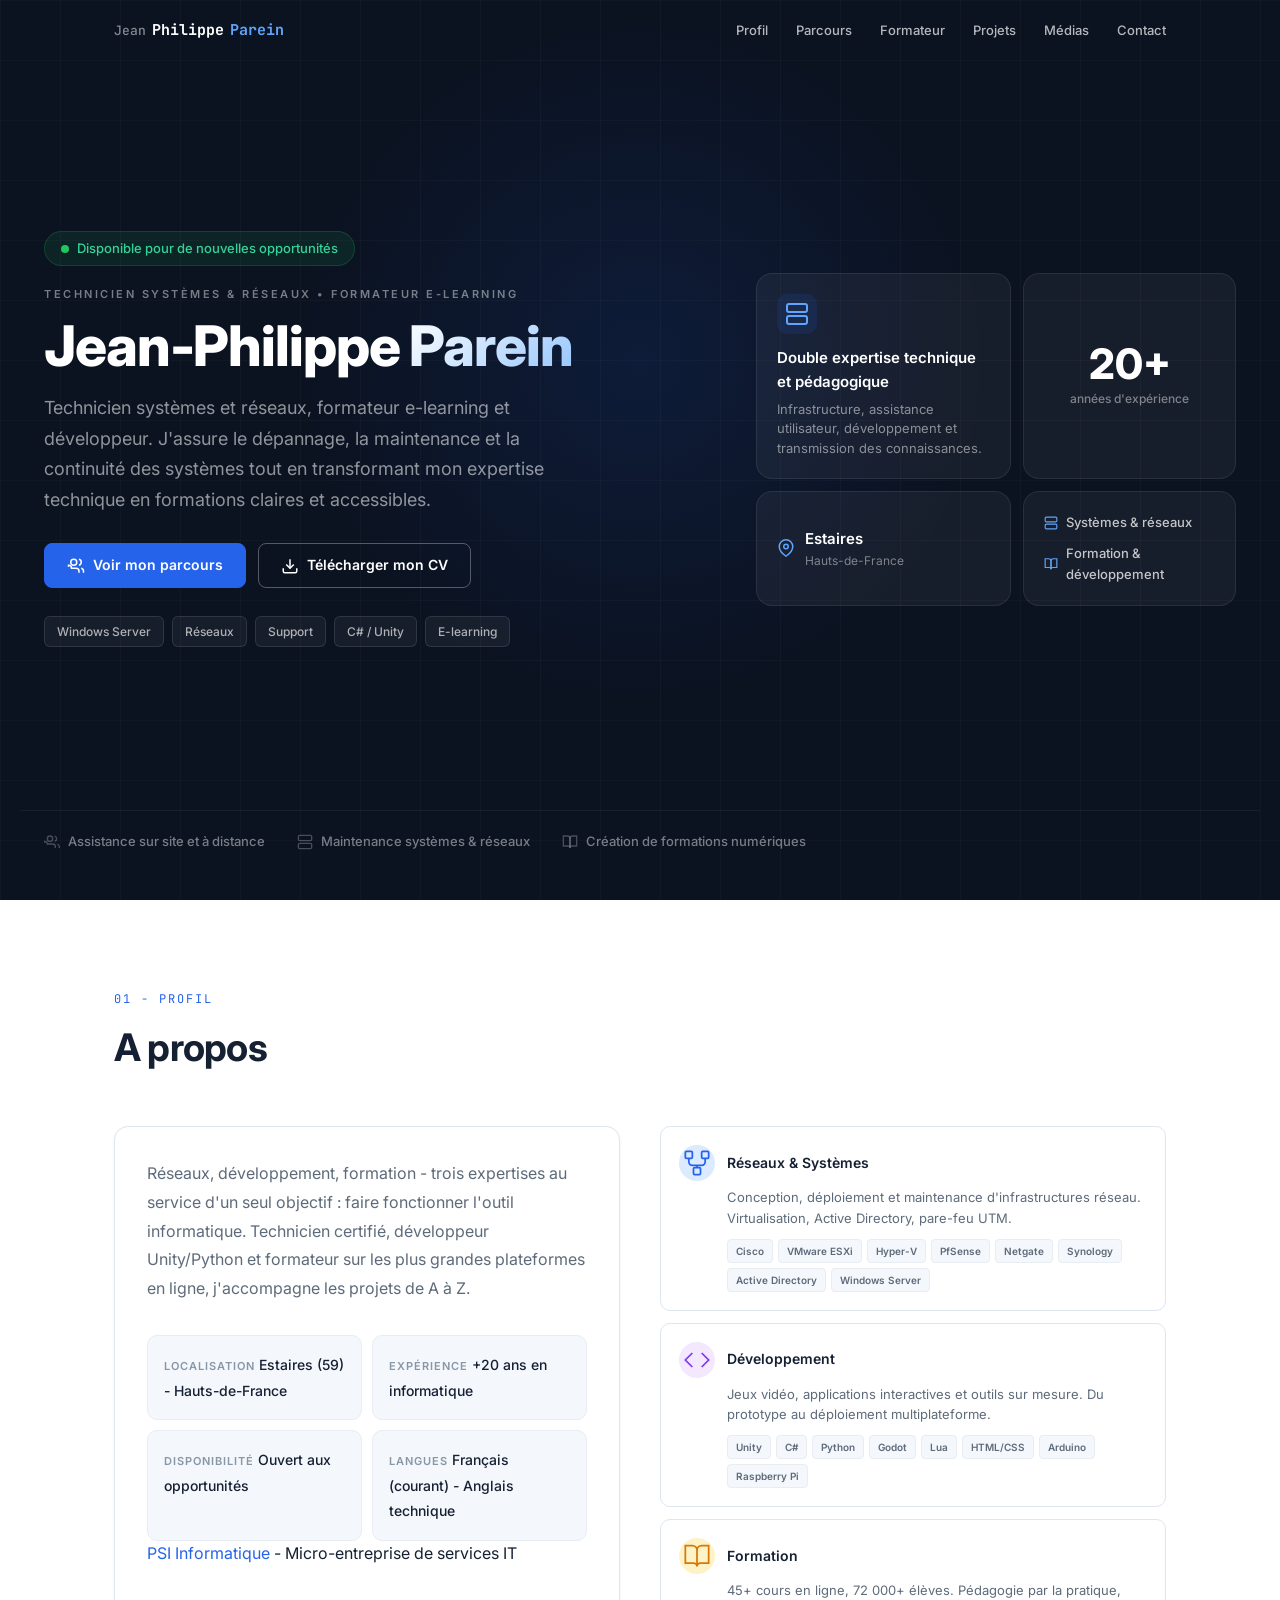
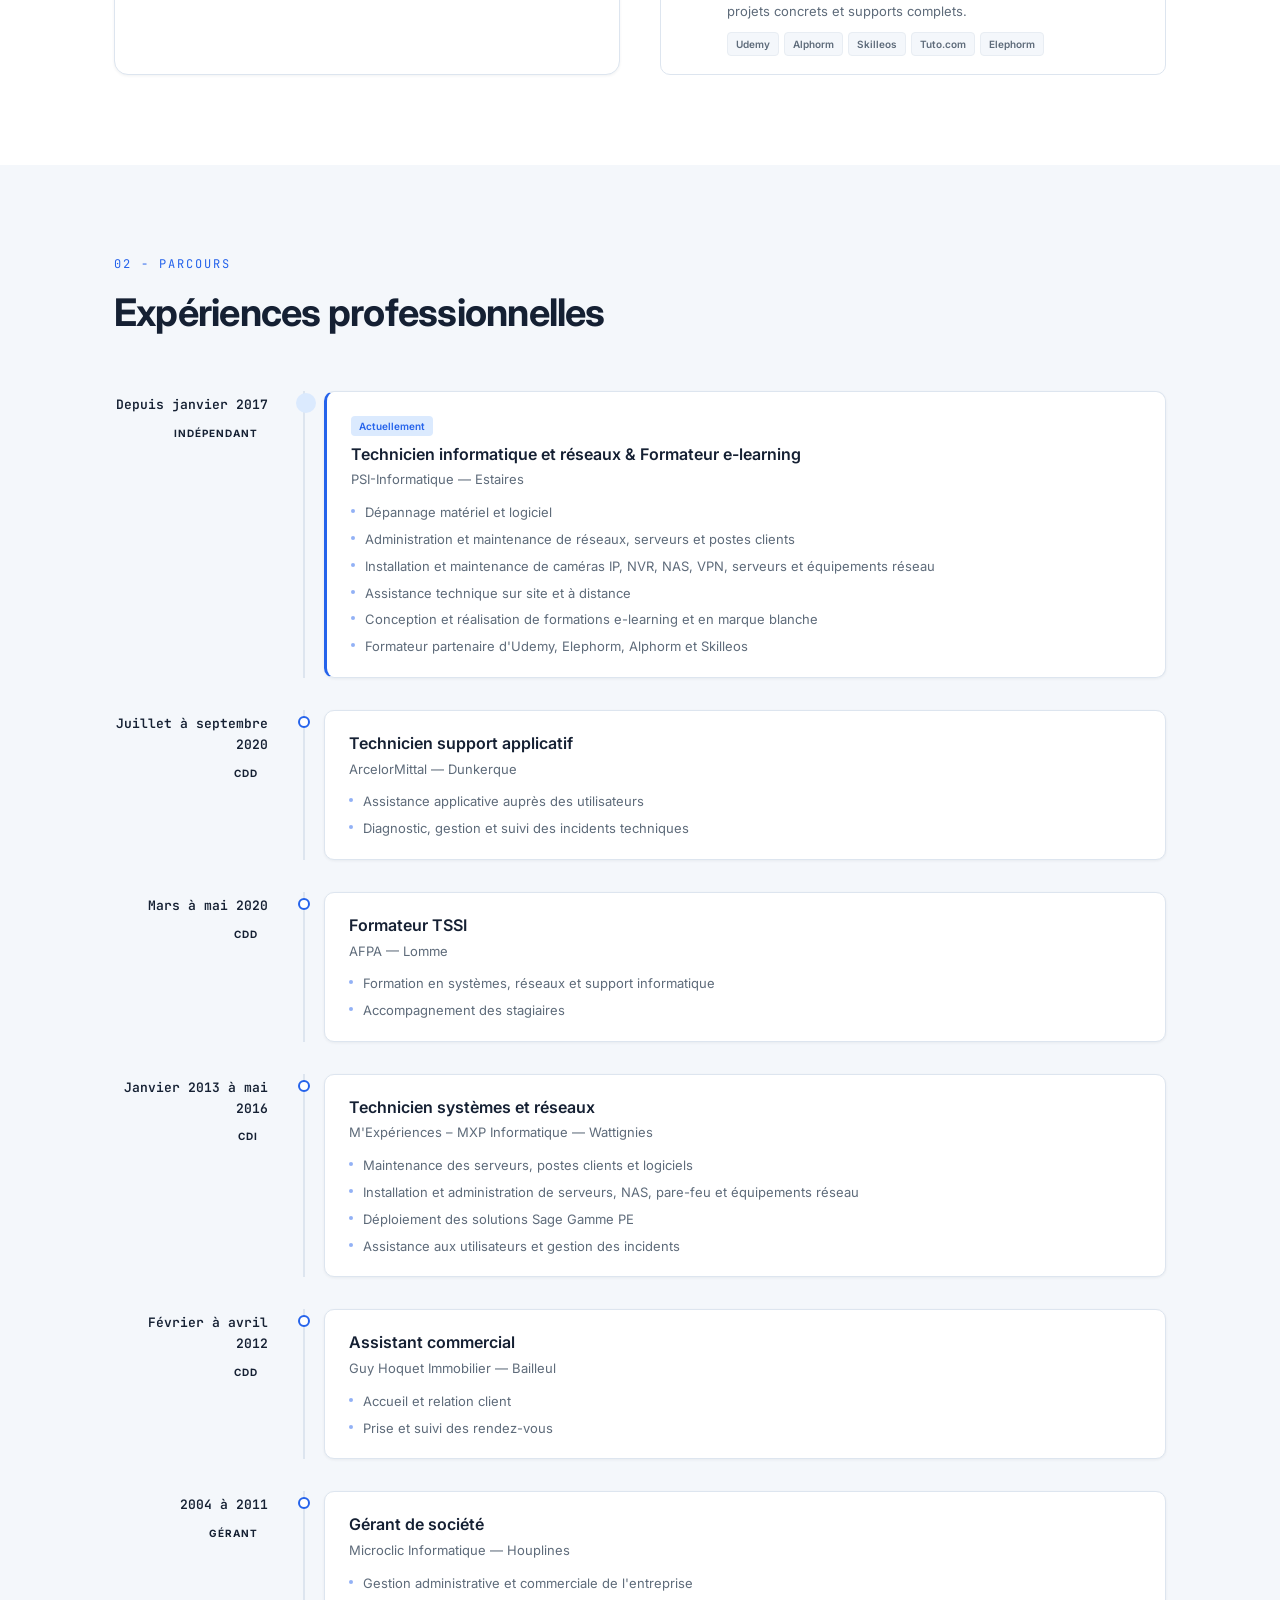
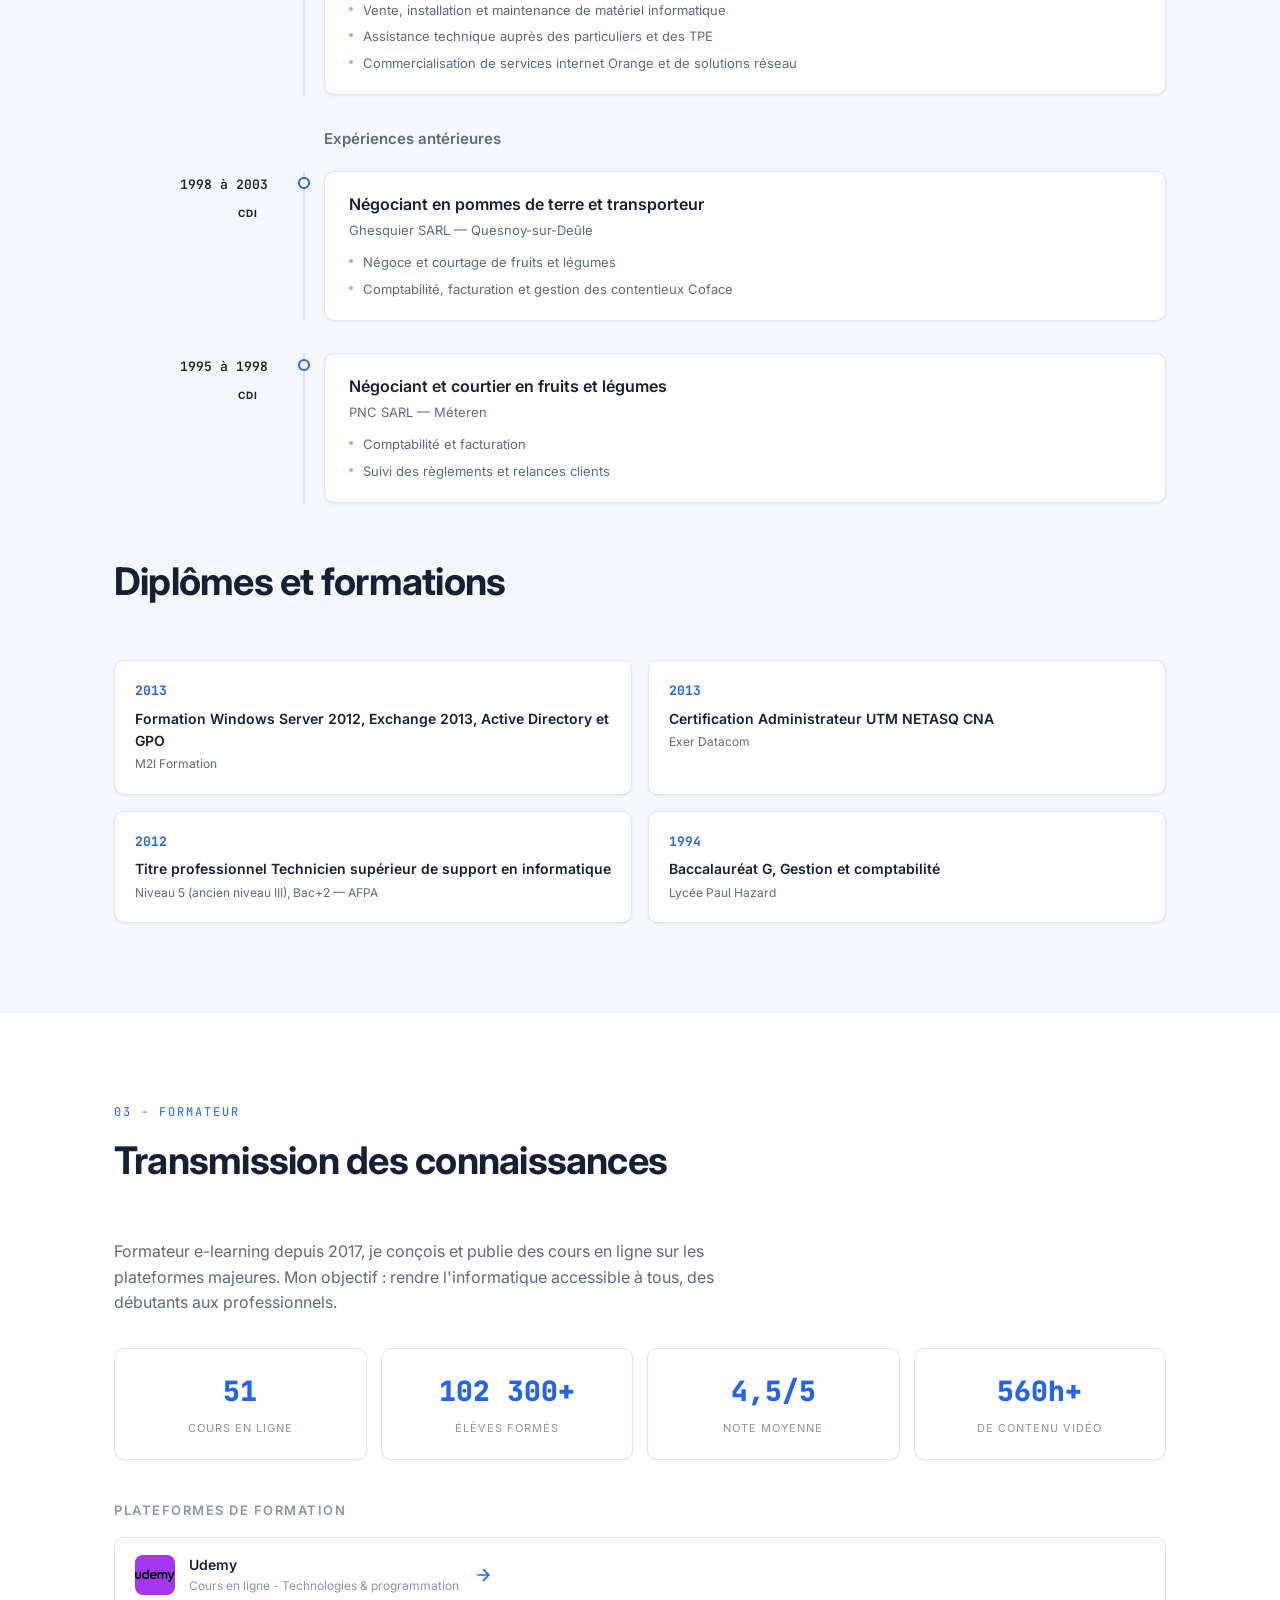
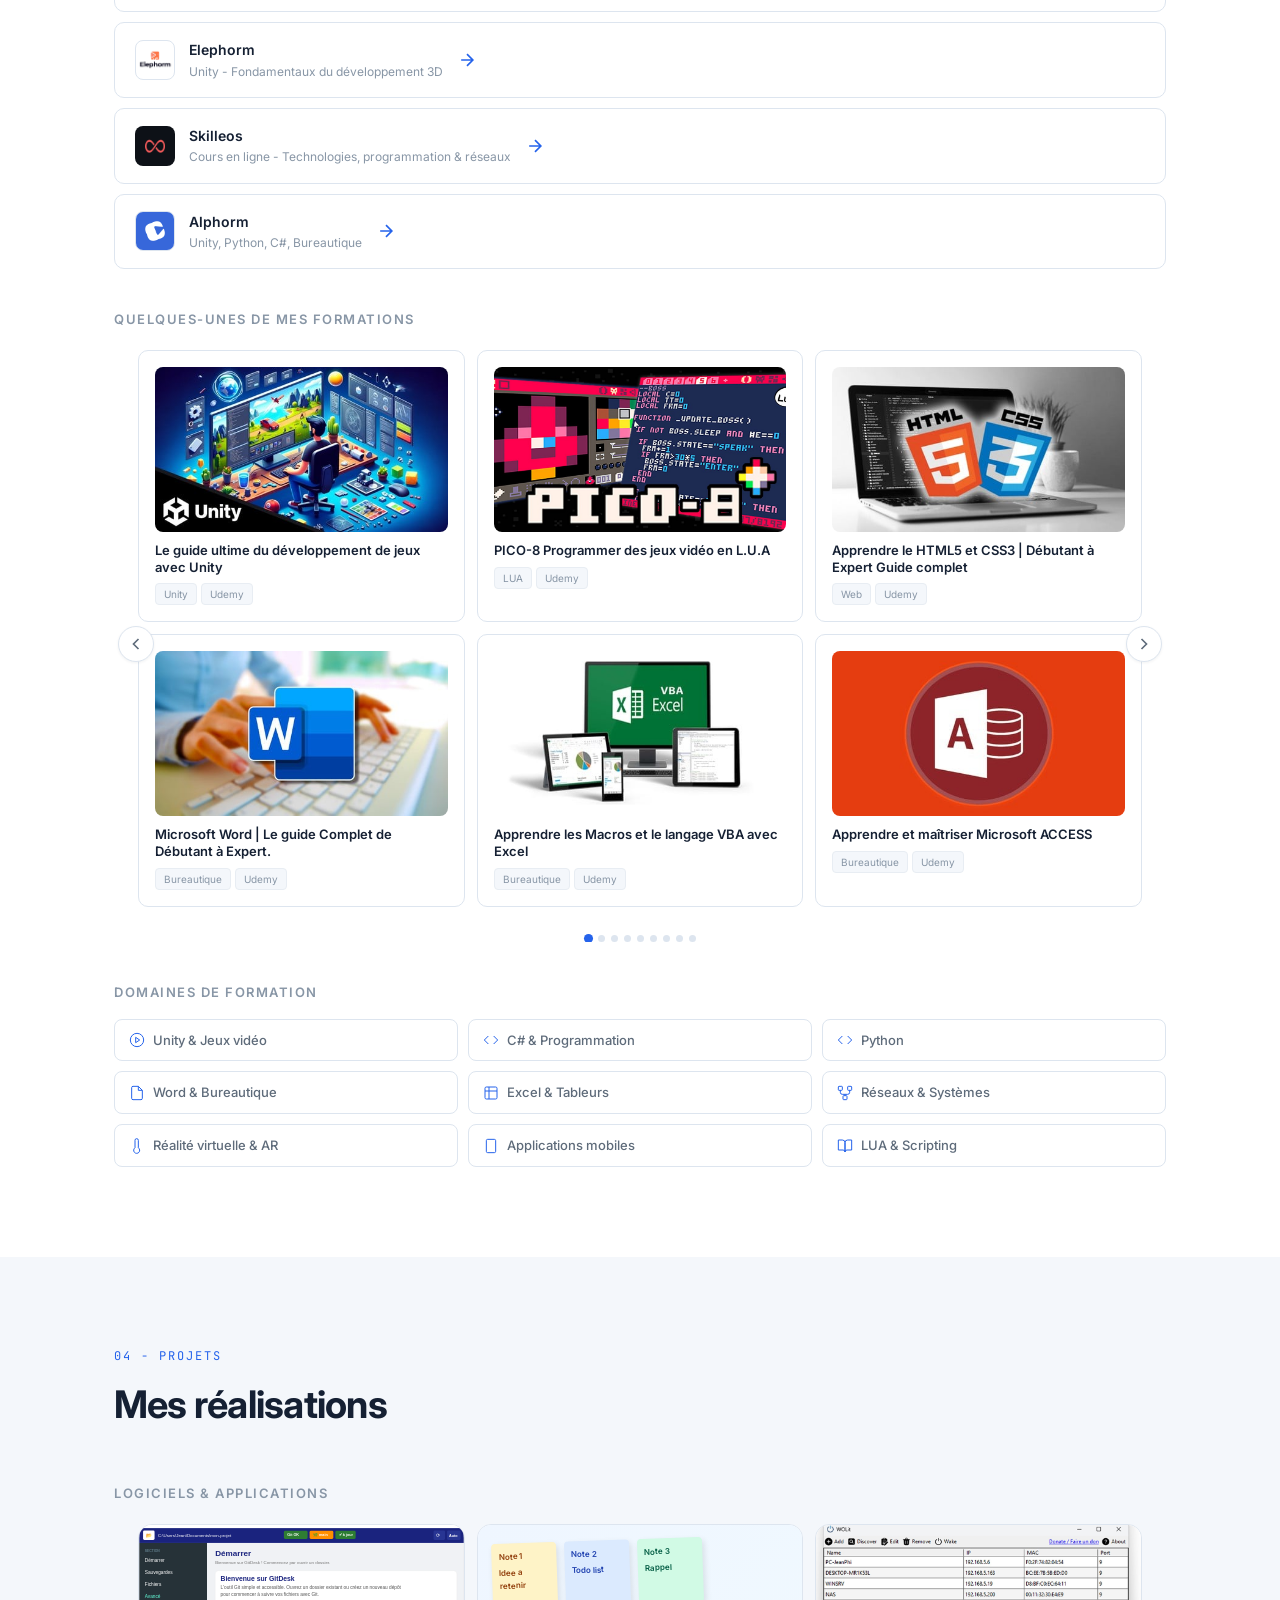
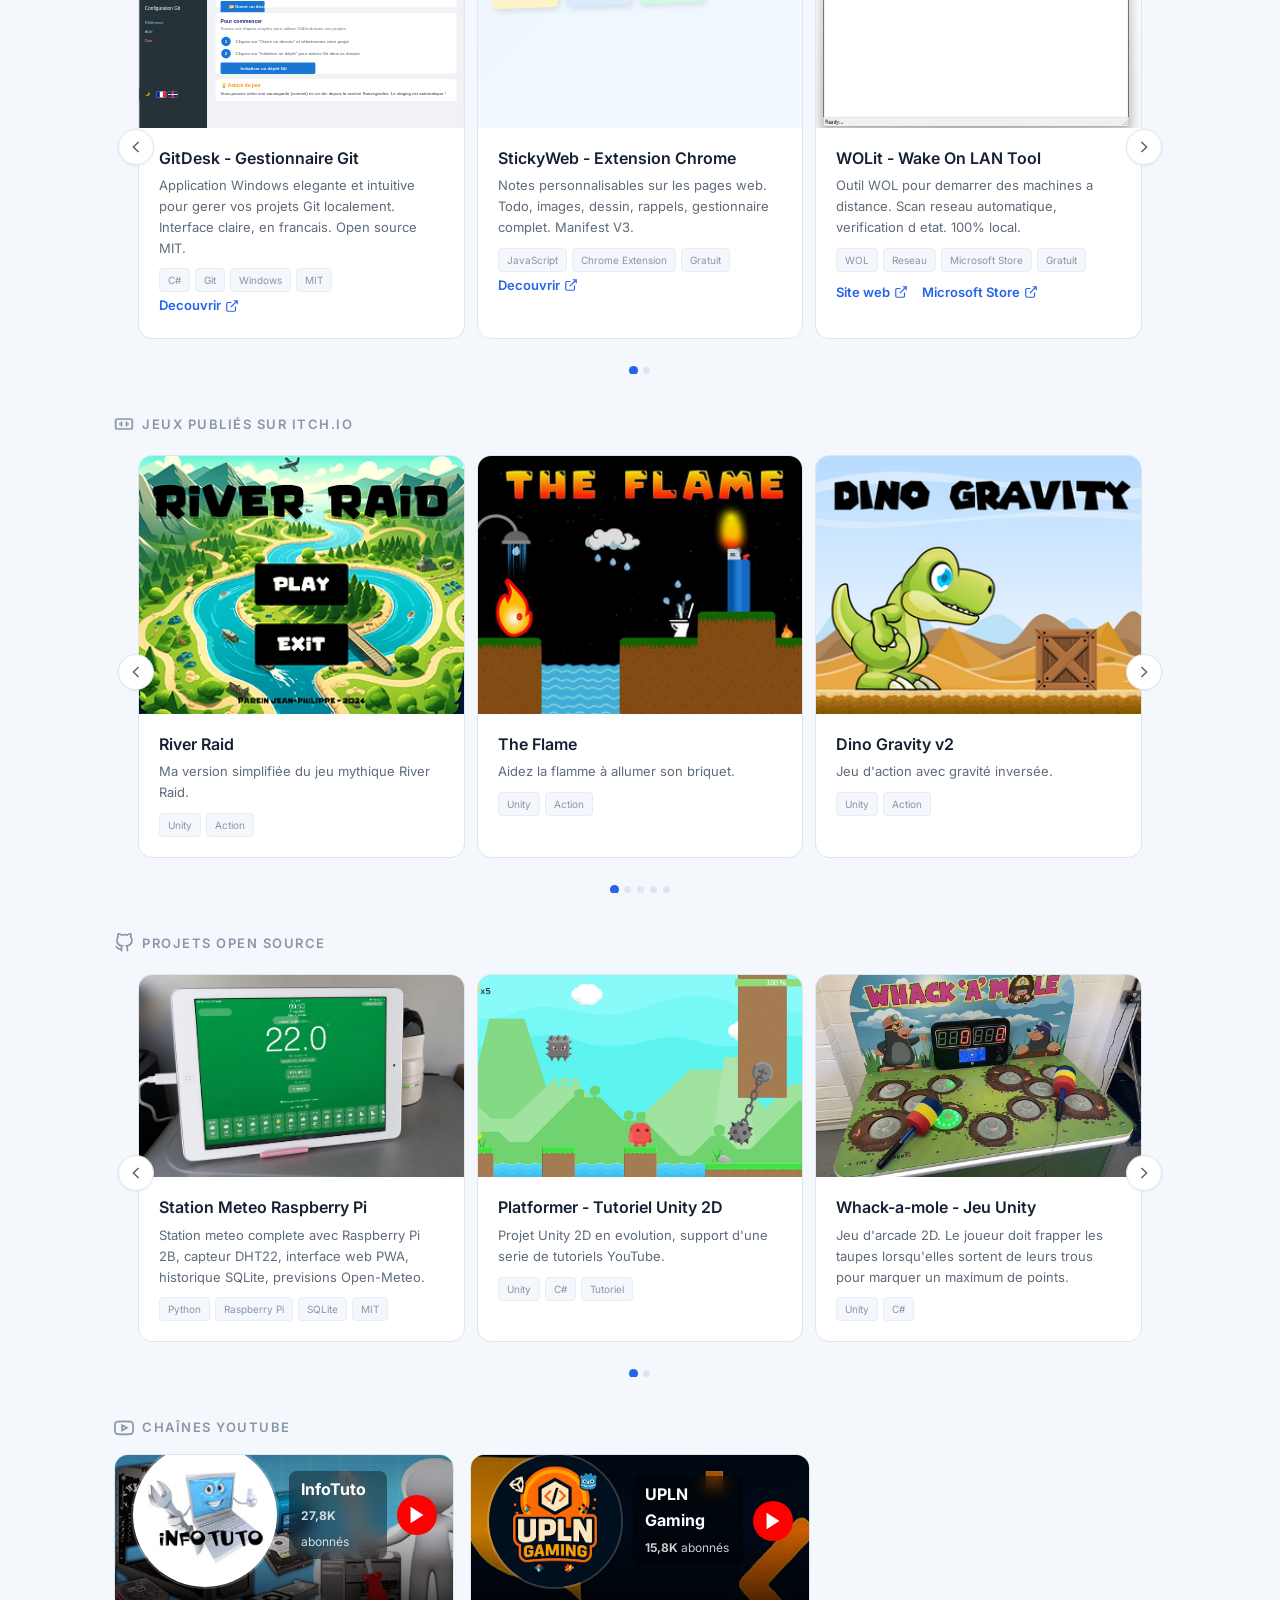
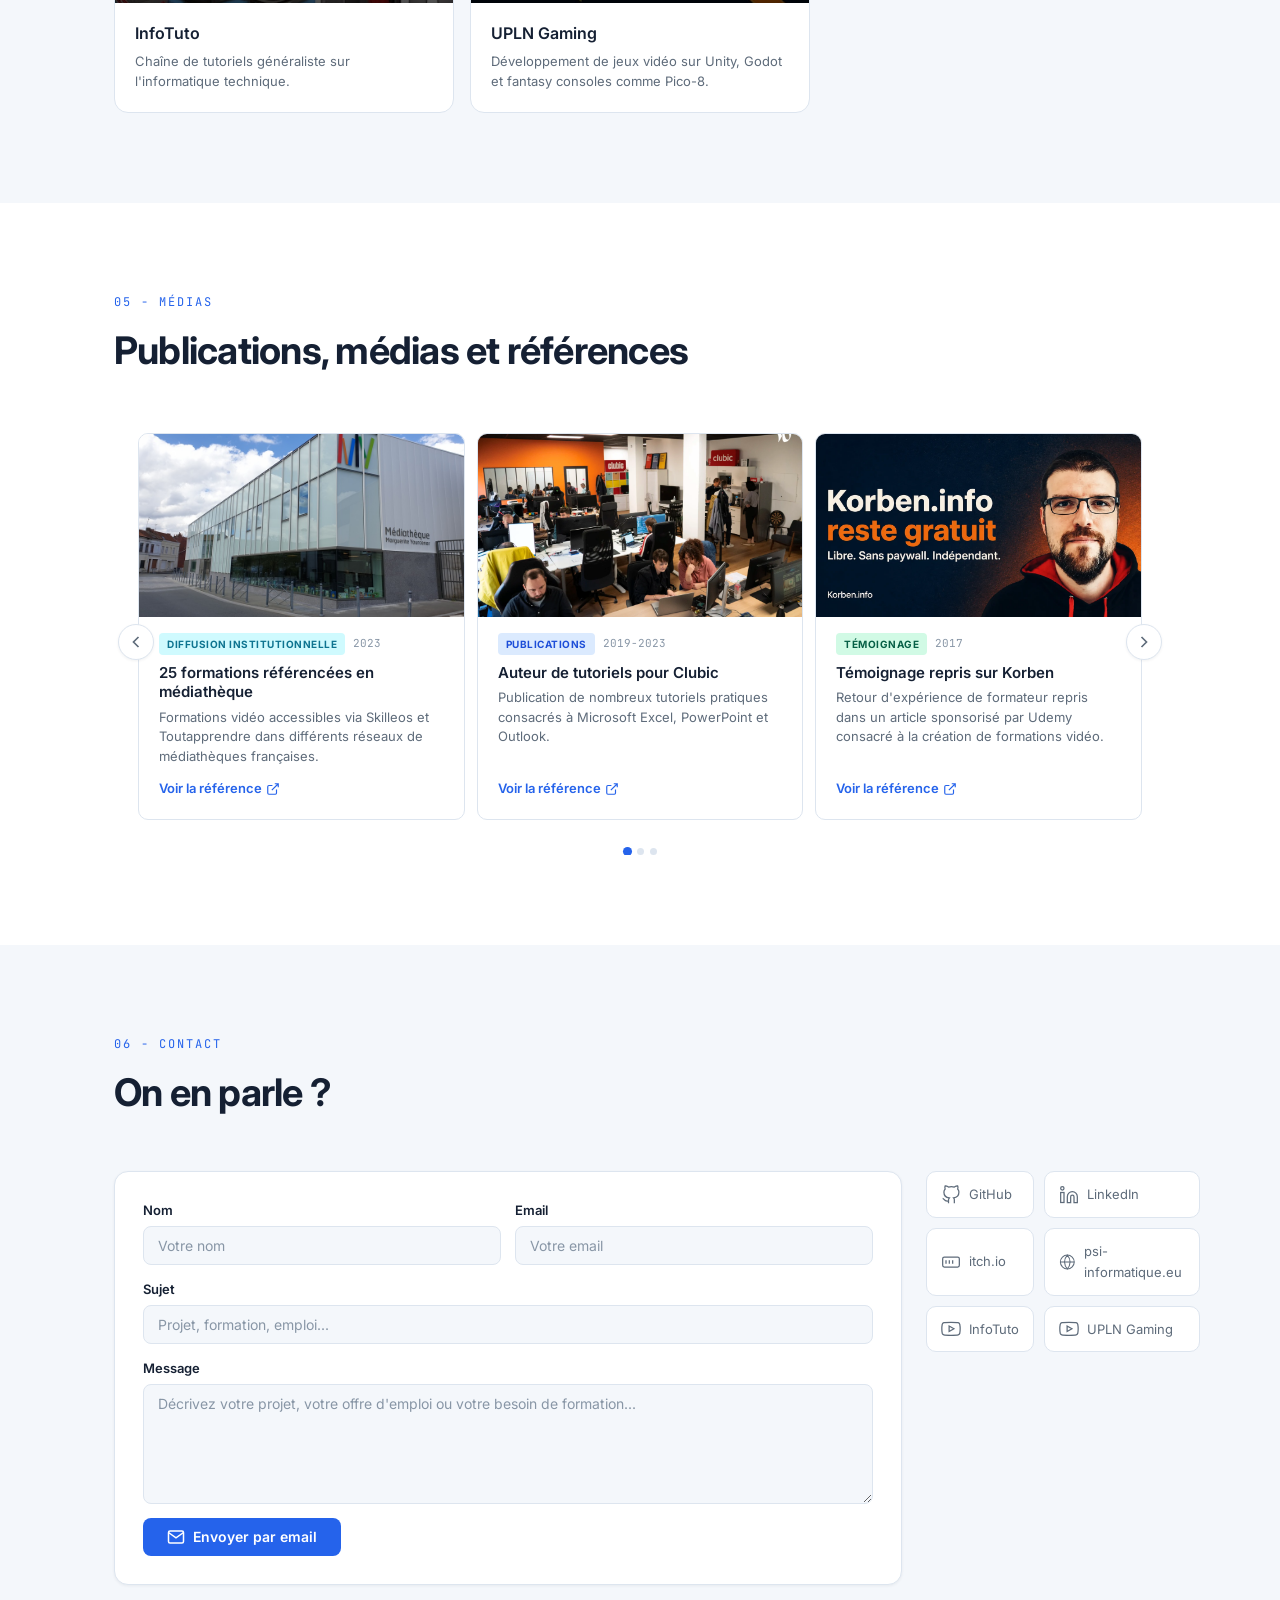
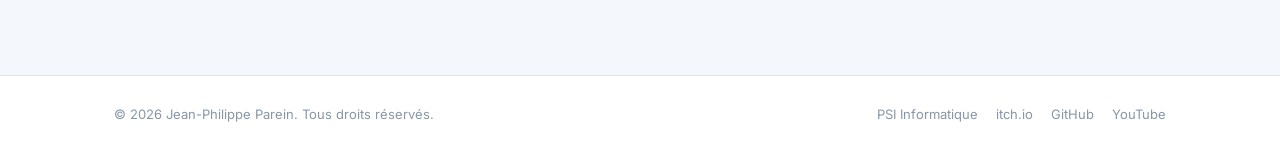
==== commit 20a4c687: "Add files via upload" ====
--- a/index.html
+++ b/index.html
@@ -19,27 +19,34 @@
         <span></span><span></span><span></span>
       </button>
       <ul class="nav-links" id="nav-links">
-        <li><a href="#about">Profil</a></li>
-        <li><a href="#experience">Parcours</a></li>
-        <li><a href="#trainer">Formateur</a></li>
-        <li><a href="#projects">Projets</a></li>
-        <li><a href="#media">Médias</a></li>
-        <li><a href="#contact">Contact</a></li>
+        <li><a href="#about"><svg width="18" height="18" viewBox="0 0 24 24" fill="none" stroke="currentColor" stroke-width="2" stroke-linecap="round" stroke-linejoin="round"><path d="M20 21v-2a4 4 0 0 0-4-4H8a4 4 0 0 0-4 4v2"/><circle cx="12" cy="7" r="4"/></svg>Profil</a></li>
+        <li><a href="#experience"><svg width="18" height="18" viewBox="0 0 24 24" fill="none" stroke="currentColor" stroke-width="2" stroke-linecap="round" stroke-linejoin="round"><rect width="20" height="14" x="2" y="7" rx="2" ry="2"/><path d="M16 21V5a2 2 0 0 0-2-2h-4a2 2 0 0 0-2 2v16"/></svg>Parcours</a></li>
+        <li><a href="#trainer"><svg width="18" height="18" viewBox="0 0 24 24" fill="none" stroke="currentColor" stroke-width="2" stroke-linecap="round" stroke-linejoin="round"><path d="M22 10v6M2 10l10-5 10 5-10 5z"/><path d="M6 12v5c3 3 12 3 12 0v-5"/></svg>Formateur</a></li>
+        <li><a href="#projects"><svg width="18" height="18" viewBox="0 0 24 24" fill="none" stroke="currentColor" stroke-width="2" stroke-linecap="round" stroke-linejoin="round"><polyline points="16 18 22 12 16 6"/><polyline points="8 6 2 12 8 18"/></svg>Projets</a></li>
+        <li><a href="#media"><svg width="18" height="18" viewBox="0 0 24 24" fill="none" stroke="currentColor" stroke-width="2" stroke-linecap="round" stroke-linejoin="round"><polygon points="5 3 19 12 5 21 5 3"/></svg>Médias</a></li>
+        <li><a href="#contact"><svg width="18" height="18" viewBox="0 0 24 24" fill="none" stroke="currentColor" stroke-width="2" stroke-linecap="round" stroke-linejoin="round"><rect width="20" height="16" x="2" y="4" rx="2"/><path d="m22 7-8.97 5.7a1.94 1.94 0 0 1-2.06 0L2 7"/></svg>Contact</a></li>
       </ul>
     </div>
   </nav>
   <!-- HERO -->
   <section class="hero" id="hero">
-    <!-- Hero Content Overlay -->
+    <div class="hero-bg">
+      <div class="hero-grid-pattern"></div>
+      <div class="hero-glow"></div>
+    </div>
     <div class="hero-content">
       <div class="hero-text" data-animate="fade-up">
-        <span class="hero-subtitle">Technicien informatique et réseaux</span>
+        <div class="hero-badge">
+          <span class="dot"></span>
+          Disponible pour de nouvelles opportunités
+        </div>
+        <p class="hero-eyebrow">Technicien systèmes & réseaux • Formateur e-learning</p>
         <h1 class="hero-title">
-          <span class="hero-title-line">Jean-Philippe</span>
-          <span class="hero-title-line hero-title-accent">Parein</span>
+          Jean-Philippe
+          <span class="hero-title-accent">Parein</span>
         </h1>
         <p class="hero-tagline">
-          Technicien systèmes et réseaux, formateur e-learning et développeur. Je connecte les systèmes, le code et les connaissances depuis plus de 20 ans.
+          Technicien systèmes et réseaux, formateur e-learning et développeur. J'assure le dépannage, la maintenance et la continuité des systèmes tout en transformant mon expertise technique en formations claires et accessibles.
         </p>
         <div class="hero-actions">
           <a href="#experience" class="btn btn-primary">
@@ -47,36 +54,64 @@
             Voir mon parcours
           </a>
           <a href="CV.pdf" download class="btn btn-outline">
-            <svg width="18" height="18" viewBox="0 0 24 24" fill="none" stroke="currentColor" stroke-width="2"><path d="M21 15v4a2 2 0 01-2 2H5a2 2 0 01-2-2v-4M7 10l5 5 5-5M12 15V3"/></svg>
+            <svg width="18" height="18" viewBox="0 0 24 24" fill="none" stroke="currentColor" stroke-width="2"><path d="M21 15v4a2 2 0 01-2 2H5a2 2 0 01-2-2v-4"/><polyline points="7 10 12 15 17 10"/><line x1="12" y1="15" x2="12" y2="3"/></svg>
             Télécharger mon CV
           </a>
-          <a href="#projects" class="btn btn-secondary">Explorer mes projets</a>
-        </div>
-      </div>
-      <div class="hero-profile-card" data-animate="fade-up" data-delay="100">
-        <div class="profile-item">
-          <svg width="16" height="16" viewBox="0 0 24 24" fill="none" stroke="currentColor" stroke-width="2"><path d="M21 10c0 7-9 13-9 13s-9-6-9-13a9 9 0 0118 0z"/><circle cx="12" cy="10" r="3"/></svg>
-          <span>Estaires — Hauts-de-France</span>
-        </div>
-        <div class="profile-item">
-          <svg width="16" height="16" viewBox="0 0 24 24" fill="none" stroke="currentColor" stroke-width="2"><circle cx="12" cy="12" r="10"/><polyline points="12 6 12 12 16 14"/></svg>
-          <span>Plus de 20 ans d'expérience</span>
-        </div>
-        <div class="profile-item">
-          <svg width="16" height="16" viewBox="0 0 24 24" fill="none" stroke="currentColor" stroke-width="2"><rect x="2" y="2" width="6" height="6" rx="1"/><rect x="16" y="2" width="6" height="6" rx="1"/><rect x="9" y="16" width="6" height="6" rx="1"/><path d="M5 8v3a3 3 0 003 3h8a3 3 0 003-3V8M12 14v2"/></svg>
-          <span>Systèmes, réseaux et formation</span>
-        </div>
-        <div class="profile-item">
-          <svg width="16" height="16" viewBox="0 0 24 24" fill="none" stroke="currentColor" stroke-width="2"><path d="M17 21v-2a4 4 0 00-4-4H5a4 4 0 00-4-4v2"/><circle cx="9" cy="7" r="4"/><path d="M23 21v-2a4 4 0 00-3-3.87"/><path d="M16 3.13a4 4 0 010 7.75"/></svg>
-          <span>Assistance sur site et à distance</span>
-        </div>
-        <div class="profile-status">
-          <span class="status-dot"></span>
-          Ouvert aux opportunités
+        </div>
+        <div class="hero-skills">
+          <span class="skill-tag">Windows Server</span>
+          <span class="skill-tag">Réseaux</span>
+          <span class="skill-tag">Support</span>
+          <span class="skill-tag">C# / Unity</span>
+          <span class="skill-tag">E-learning</span>
+        </div>
+      </div>
+      <div class="hero-bento" data-animate="fade-up" data-delay="100">
+        <div class="bento-card bento-main">
+          <div class="bento-icon">
+            <svg width="24" height="24" viewBox="0 0 24 24" fill="none" stroke="currentColor" stroke-width="2"><rect x="2" y="2" width="20" height="8" rx="2" ry="2"/><rect x="2" y="14" width="20" height="8" rx="2" ry="2"/><line x1="6" y1="6" x2="6.01" y2="6"/><line x1="6" y1="18" x2="6.01" y2="18"/></svg>
+          </div>
+          <h3 class="bento-title">Double expertise technique et pédagogique</h3>
+          <p class="bento-text">Infrastructure, assistance utilisateur, développement et transmission des connaissances.</p>
+        </div>
+        <div class="bento-card bento-stat">
+          <span class="bento-number">20+</span>
+          <span class="bento-label">années d'expérience</span>
+        </div>
+        <div class="bento-card bento-location">
+          <svg width="18" height="18" viewBox="0 0 24 24" fill="none" stroke="currentColor" stroke-width="2"><path d="M21 10c0 7-9 13-9 13s-9-6-9-13a9 9 0 0118 0z"/><circle cx="12" cy="10" r="3"/></svg>
+          <div>
+            <span class="bento-city">Estaires</span>
+            <span class="bento-region">Hauts-de-France</span>
+          </div>
+        </div>
+        <div class="bento-card bento-domains">
+          <div class="bento-domain">
+            <svg width="14" height="14" viewBox="0 0 24 24" fill="none" stroke="currentColor" stroke-width="2"><rect x="2" y="2" width="20" height="8" rx="2" ry="2"/><rect x="2" y="14" width="20" height="8" rx="2" ry="2"/></svg>
+            Systèmes & réseaux
+          </div>
+          <div class="bento-domain">
+            <svg width="14" height="14" viewBox="0 0 24 24" fill="none" stroke="currentColor" stroke-width="2"><path d="M2 3h6a4 4 0 014 4v14a3 3 0 00-3-3H2z"/><path d="M22 3h-6a4 4 0 00-4 4v14a3 3 0 013-3h7z"/></svg>
+            Formation & développement
+          </div>
         </div>
       </div>
     </div>
-  </section>
+    <div class="hero-bar" data-animate="fade-up" data-delay="200">
+      <div class="hero-bar-item">
+        <svg width="16" height="16" viewBox="0 0 24 24" fill="none" stroke="currentColor" stroke-width="2"><path d="M17 21v-2a4 4 0 00-4-4H5a4 4 0 00-4-4v2"/><circle cx="9" cy="7" r="4"/><path d="M23 21v-2a4 4 0 00-3-3.87"/><path d="M16 3.13a4 4 0 010 7.75"/></svg>
+        Assistance sur site et à distance
+      </div>
+      <div class="hero-bar-item">
+        <svg width="16" height="16" viewBox="0 0 24 24" fill="none" stroke="currentColor" stroke-width="2"><rect x="2" y="2" width="20" height="8" rx="2" ry="2"/><rect x="2" y="14" width="20" height="8" rx="2" ry="2"/><line x1="6" y1="6" x2="6.01" y2="6"/><line x1="6" y1="18" x2="6.01" y2="18"/></svg>
+        Maintenance systèmes & réseaux
+      </div>
+      <div class="hero-bar-item">
+        <svg width="16" height="16" viewBox="0 0 24 24" fill="none" stroke="currentColor" stroke-width="2"><path d="M2 3h6a4 4 0 014 4v14a3 3 0 00-3-3H2z"/><path d="M22 3h-6a4 4 0 00-4 4v14a3 3 0 013-3h7z"/></svg>
+        Création de formations numériques
+      </div>
+    </div>
+  </section>
   <!-- ABOUT -->
   <section class="section section-about" id="about">
     <div class="container">
@@ -890,14 +925,6 @@
             <div class="project-tags"><span>Unity</span><span>Action</span></div>
           </div>
         </a>
-        <a href="https://pareinjeanphilippe.itch.io/river-raid" target="_blank" rel="noopener" class="project-card project-card-game" data-animate="fade-up" data-delay="80">
-          <div class="project-visual"><img src="img/projects/river-raid.jpg" alt="River Raid" loading="lazy"></div>
-          <div class="project-info">
-            <h3>River Raid</h3>
-            <p>Ma version simplifiée du jeu mythique River Raid.</p>
-            <div class="project-tags"><span>Unity</span><span>Action</span></div>
-          </div>
-        </a>
         <a href="https://pareinjeanphilippe.itch.io/classic-pong" target="_blank" rel="noopener" class="project-card project-card-game" data-animate="fade-up" data-delay="40">
           <div class="project-visual"><img src="img/projects/classic-pong.jpg" alt="Pong Classic" loading="lazy"></div>
           <div class="project-info">
@@ -914,6 +941,14 @@
             <div class="project-tags"><span>Godot</span><span>Action</span></div>
           </div>
         </a>
+        <a href="https://pareinjeanphilippe.itch.io/tours-de-hano" target="_blank" rel="noopener" class="project-card project-card-game" data-animate="fade-up" data-delay="240">
+          <div class="project-visual"><img src="img/projects/tours-de-hano.jpg" alt="Tours de Hanoï" loading="lazy"></div>
+          <div class="project-info">
+            <h3>Tours de Hanoï</h3>
+            <p>Jeu de réflexion mathématique.</p>
+            <div class="project-tags"><span>Unity</span><span>Puzzle</span></div>
+          </div>
+        </a>
         <a href="https://pareinjeanphilippe.itch.io/pacman-3d" target="_blank" rel="noopener" class="project-card project-card-game" data-animate="fade-up" data-delay="120">
           <div class="project-visual"><img src="img/projects/pacman-3d.png" alt="Pacman 3D" loading="lazy"></div>
           <div class="project-info">
@@ -922,14 +957,6 @@
             <div class="project-tags"><span>Unity</span><span>Action</span></div>
           </div>
         </a>
-        <a href="https://pareinjeanphilippe.itch.io/tours-de-hano" target="_blank" rel="noopener" class="project-card project-card-game" data-animate="fade-up" data-delay="240">
-          <div class="project-visual"><img src="img/projects/tours-de-hano.jpg" alt="Tours de Hanoï" loading="lazy"></div>
-          <div class="project-info">
-            <h3>Tours de Hanoï</h3>
-            <p>Jeu de réflexion mathématique.</p>
-            <div class="project-tags"><span>Unity</span><span>Puzzle</span></div>
-          </div>
-        </a>
         <a href="https://pareinjeanphilippe.itch.io/dino-gravity" target="_blank" rel="noopener" class="project-card project-card-game" data-animate="fade-up" data-delay="320">
           <div class="project-visual"><img src="img/projects/dino-gravity.png" alt="Dino Gravity v2" loading="lazy"></div>
           <div class="project-info">
@@ -943,6 +970,14 @@
           <div class="project-info">
             <h3>The Flame</h3>
             <p>Aidez la flamme à allumer son briquet.</p>
+            <div class="project-tags"><span>Unity</span><span>Action</span></div>
+          </div>
+        </a>
+        <a href="https://pareinjeanphilippe.itch.io/river-raid" target="_blank" rel="noopener" class="project-card project-card-game" data-animate="fade-up" data-delay="80">
+          <div class="project-visual"><img src="img/projects/river-raid.jpg" alt="River Raid" loading="lazy"></div>
+          <div class="project-info">
+            <h3>River Raid</h3>
+            <p>Ma version simplifiée du jeu mythique River Raid.</p>
             <div class="project-tags"><span>Unity</span><span>Action</span></div>
           </div>
         </a>
@@ -967,20 +1002,20 @@
             <div class="project-tags"><span>Unity</span><span>Assets</span></div>
           </div>
         </a>
+        <a href="https://github.com/jpparein/Taquin" target="_blank" rel="noopener" class="project-card">
+          <div class="project-visual"><img src="img/projects/taquin-numbers.png" alt="Taquin 4x4 Unity" loading="lazy"></div>
+          <div class="project-info">
+            <h3>Taquin 4x4 - Jeu Unity</h3>
+            <p>Jeu de taquin complet. Melange resoluble, chronometre, verification de victoire.</p>
+            <div class="project-tags"><span>Unity</span><span>C#</span><span>Tutoriel</span><span>MIT</span></div>
+          </div>
+        </a>
         <a href="https://github.com/jpparein/PSI-IP-Scanner" target="_blank" rel="noopener" class="project-card">
           <div class="project-visual"><img src="img/projects/ip-scanner.svg" alt="PSI IP Scanner" loading="lazy"></div>
           <div class="project-info">
             <h3>PSI IP Scanner</h3>
             <p>Outil de scan reseau pour decouvrir les appareils connectes sur un reseau local.</p>
             <div class="project-tags"><span>C#</span><span>Reseau</span><span>MIT</span></div>
-          </div>
-        </a>
-        <a href="https://github.com/jpparein/Taquin" target="_blank" rel="noopener" class="project-card">
-          <div class="project-visual"><img src="img/projects/taquin-numbers.png" alt="Taquin 4x4 Unity" loading="lazy"></div>
-          <div class="project-info">
-            <h3>Taquin 4x4 - Jeu Unity</h3>
-            <p>Jeu de taquin complet. Melange resoluble, chronometre, verification de victoire.</p>
-            <div class="project-tags"><span>Unity</span><span>C#</span><span>Tutoriel</span><span>MIT</span></div>
           </div>
         </a>
         <a href="https://github.com/jpparein/Whack-a-mole" target="_blank" rel="noopener" class="project-card">
@@ -1078,12 +1113,12 @@
               <span class="media-link">Voir la référence <svg width="14" height="14" viewBox="0 0 24 24" fill="none" stroke="currentColor" stroke-width="2"><path d="M18 13v6a2 2 0 01-2 2H5a2 2 0 01-2-2V8a2 2 0 012-2h6M15 3h6v6M10 14L21 3"/></svg></span>
             </div>
           </a>
-          <a href="https://www.journaldugeek.com/2019/01/02/resolution-2019-japprends-a-creer-jeux-applis-grace-a-udemy/" target="_blank" rel="noopener noreferrer" class="media-card">
-            <div class="media-thumbnail"><img src="img/media/journal-dugeek-unity.jpg" alt="Journal du Geek - Formation Unity" loading="lazy"></div>
+          <a href="https://www.clubic.com/bons-plans/formation-bon-plan/actualite-867048-bon-plan-word-excel-powerpoint-outlook-maitrisez-microsoft-office.html" target="_blank" rel="noopener noreferrer" class="media-card">
+            <div class="media-thumbnail"><img src="img/media/clubic-excel.jpg" alt="Clubic - Formation Excel" loading="lazy"></div>
             <div class="media-info">
-              <div class="media-meta"><span class="media-badge badge-partenaire">Article partenaire</span><span class="media-year">2019</span></div>
-              <h3>Formation Unity et Vuforia présentée</h3>
-              <p>Présentation de mon cursus consacré au développement de jeux et d'applications en réalité augmentée avec Unity et Vuforia.</p>
+              <div class="media-meta"><span class="media-badge badge-selection">Sélection média</span><span class="media-year">2019</span></div>
+              <h3>Formation Excel présentée par Clubic</h3>
+              <p>La formation Apprendre et maîtriser Excel de A à Z a été mise en avant dans une sélection consacrée à Microsoft Office.</p>
               <span class="media-link">Voir la référence <svg width="14" height="14" viewBox="0 0 24 24" fill="none" stroke="currentColor" stroke-width="2"><path d="M18 13v6a2 2 0 01-2 2H5a2 2 0 01-2-2V8a2 2 0 012-2h6M15 3h6v6M10 14L21 3"/></svg></span>
             </div>
           </a>
@@ -1096,12 +1131,12 @@
               <span class="media-link">Voir la référence <svg width="14" height="14" viewBox="0 0 24 24" fill="none" stroke="currentColor" stroke-width="2"><path d="M18 13v6a2 2 0 01-2 2H5a2 2 0 01-2-2V8a2 2 0 012-2h6M15 3h6v6M10 14L21 3"/></svg></span>
             </div>
           </a>
-          <a href="https://www.clubic.com/bons-plans/formation-bon-plan/actualite-867048-bon-plan-word-excel-powerpoint-outlook-maitrisez-microsoft-office.html" target="_blank" rel="noopener noreferrer" class="media-card">
-            <div class="media-thumbnail"><img src="img/media/clubic-excel.jpg" alt="Clubic - Formation Excel" loading="lazy"></div>
+          <a href="https://www.journaldugeek.com/2019/01/02/resolution-2019-japprends-a-creer-jeux-applis-grace-a-udemy/" target="_blank" rel="noopener noreferrer" class="media-card">
+            <div class="media-thumbnail"><img src="img/media/journal-dugeek-unity.jpg" alt="Journal du Geek - Formation Unity" loading="lazy"></div>
             <div class="media-info">
-              <div class="media-meta"><span class="media-badge badge-selection">Sélection média</span><span class="media-year">2019</span></div>
-              <h3>Formation Excel présentée par Clubic</h3>
-              <p>La formation Apprendre et maîtriser Excel de A à Z a été mise en avant dans une sélection consacrée à Microsoft Office.</p>
+              <div class="media-meta"><span class="media-badge badge-partenaire">Article partenaire</span><span class="media-year">2019</span></div>
+              <h3>Formation Unity et Vuforia présentée</h3>
+              <p>Présentation de mon cursus consacré au développement de jeux et d'applications en réalité augmentée avec Unity et Vuforia.</p>
               <span class="media-link">Voir la référence <svg width="14" height="14" viewBox="0 0 24 24" fill="none" stroke="currentColor" stroke-width="2"><path d="M18 13v6a2 2 0 01-2 2H5a2 2 0 01-2-2V8a2 2 0 012-2h6M15 3h6v6M10 14L21 3"/></svg></span>
             </div>
           </a>
--- a/styles.css
+++ b/styles.css
@@ -64,10 +64,51 @@
   transition: background 0.3s, box-shadow 0.3s, border-color 0.3s;
   border-bottom: 1px solid transparent;
 }
+.nav .nav-logo {
+  color: #FFFFFF;
+}
+.nav .nav-logo .logo-first {
+  color: rgba(255,255,255,0.5);
+}
+.nav .nav-logo .logo-last {
+  color: #60A5FA;
+}
+.nav .nav-links a {
+  color: rgba(255,255,255,0.7);
+}
+.nav .nav-links a:hover,
+.nav .nav-links a.active {
+  color: #FFFFFF;
+}
+.nav .nav-toggle span {
+  background: #FFFFFF;
+}
 .nav.scrolled {
   background: #FFFFFF;
   box-shadow: var(--shadow-sm);
   border-bottom-color: var(--border);
+}
+.nav.scrolled .nav-logo {
+  color: var(--text-primary);
+}
+.nav.scrolled .nav-toggle span {
+  background: var(--text);
+}
+.nav.scrolled .nav-logo .logo-first {
+  color: var(--text-secondary);
+}
+.nav.scrolled .nav-logo .logo-last {
+  color: var(--blue);
+}
+.nav.scrolled .nav-links a {
+  color: var(--text-primary);
+}
+.nav.scrolled .nav-links a:hover,
+.nav.scrolled .nav-links a.active {
+  color: var(--text-primary);
+}
+.nav.scrolled .nav-toggle span {
+  background: var(--text-primary);
 }
 .nav-inner {
   max-width: 1100px;
@@ -82,21 +123,17 @@
   font-family: var(--font-mono);
   font-weight: 700;
   font-size: 15px;
-  color: var(--text-primary);
   display: flex;
   align-items: baseline;
   gap: 6px;
   text-decoration: none;
+  transition: color 0.3s;
 }
 .nav-logo .logo-first {
-  font-weight: 400;
-  font-size: 12px;
-  color: var(--text-muted);
-}
-.nav-logo .logo-last {
-  color: var(--blue);
-}
-.nav-logo:hover { color: var(--blue); }
+  font-weight: 500;
+  font-size: 13px;
+}
+.nav-logo:hover { opacity: 0.8; }
 
 .nav-links {
   display: flex;
@@ -105,9 +142,11 @@
 .nav-links a {
   font-size: 13px;
   font-weight: 500;
-  color: var(--text-secondary);
   transition: color 0.25s;
   position: relative;
+}
+.nav-links a svg {
+  display: none;
 }
 .nav-links a::after {
   content: '';
@@ -116,10 +155,6 @@
   width: 0; height: 2px;
   background: var(--blue);
   transition: width 0.3s var(--ease-out);
-}
-.nav-links a:hover,
-.nav-links a.active {
-  color: var(--text-primary);
 }
 .nav-links a:hover::after,
 .nav-links a.active::after {
@@ -140,7 +175,6 @@
   display: block;
   width: 22px;
   height: 2px;
-  background: var(--text-primary);
   border-radius: 2px;
   transition: transform 0.3s, opacity 0.3s;
 }
@@ -184,127 +218,285 @@
   background: var(--bg-deep);
   min-height: 100vh;
   display: flex;
-  align-items: center;
+  flex-direction: column;
   color: #FFFFFF;
   position: relative;
   overflow: hidden;
 }
+.hero-bg {
+  position: absolute;
+  inset: 0;
+  z-index: 0;
+  pointer-events: none;
+}
+.hero-glow {
+  position: absolute;
+  width: 700px;
+  height: 700px;
+  border-radius: 50%;
+  background: radial-gradient(circle, rgba(37, 99, 235, 0.12) 0%, transparent 70%);
+  top: 40%;
+  left: 50%;
+  transform: translate(-50%, -50%);
+  animation: glowDrift 25s ease-in-out infinite;
+}
+.hero-grid-pattern {
+  position: absolute;
+  inset: 0;
+  background-image:
+    linear-gradient(rgba(255,255,255,0.025) 1px, transparent 1px),
+    linear-gradient(90deg, rgba(255,255,255,0.025) 1px, transparent 1px);
+  background-size: 60px 60px;
+}
+@keyframes glowDrift {
+  0%, 100% { transform: translate(-50%, -50%); }
+  33% { transform: translate(-46%, -54%); }
+  66% { transform: translate(-53%, -48%); }
+}
 .hero-content {
   position: relative;
   z-index: 2;
-  max-width: 1100px;
+  max-width: 1240px;
   margin: 0 auto;
-  padding: 120px 24px 80px;
+  padding: 100px 24px 32px;
   display: flex;
   align-items: center;
   justify-content: space-between;
-  gap: 60px;
+  gap: 48px;
   width: 100%;
   flex: 1;
 }
 .hero-text {
   flex: 1;
-  max-width: 560px;
+  max-width: 600px;
 }
 .hero-badge {
   display: inline-flex;
   align-items: center;
-  gap: 6px;
-  background: rgba(255,255,255,0.08);
-  border: 1px solid rgba(255,255,255,0.12);
+  gap: 8px;
+  background: rgba(34, 197, 94, 0.1);
+  border: 1px solid rgba(34, 197, 94, 0.2);
   border-radius: 20px;
-  padding: 5px 14px;
-  font-size: 12px;
+  padding: 6px 16px;
+  font-size: 13px;
   font-weight: 500;
-  color: rgba(255,255,255,0.85);
+  color: #34D399;
   margin-bottom: 20px;
 }
 .hero-badge .dot {
-  width: 7px;
-  height: 7px;
+  width: 8px;
+  height: 8px;
   border-radius: 50%;
   background: #22C55E;
-  display: inline-block;
-}
-.hero-subtitle {
-  font-size: 15px;
-  color: rgba(255,255,255,0.7);
-  font-weight: 500;
+}
+.hero-eyebrow {
+  font-size: 11px;
+  font-weight: 600;
+  color: rgba(255,255,255,0.45);
   text-transform: uppercase;
-  letter-spacing: 2px;
-  margin-bottom: 8px;
+  letter-spacing: 2.5px;
+  margin-bottom: 12px;
 }
 .hero-title {
   font-size: clamp(36px, 5vw, 56px);
   font-weight: 800;
-  line-height: 1.15;
+  line-height: 1.1;
   color: #FFFFFF;
   margin-bottom: 16px;
   letter-spacing: -0.02em;
 }
 .hero-title-accent {
-  color: var(--blue-light);
+  background: linear-gradient(135deg, #FFFFFF 0%, #93C5FD 100%);
+  -webkit-background-clip: text;
+  -webkit-text-fill-color: transparent;
+  background-clip: text;
 }
 .hero-tagline {
-  font-size: clamp(16px, 2vw, 20px);
-  color: rgba(255,255,255,0.6);
-  max-width: 500px;
+  font-size: clamp(15px, 1.8vw, 18px);
+  color: rgba(255,255,255,0.55);
+  max-width: 520px;
   margin-bottom: 28px;
+  line-height: 1.7;
 }
 .hero-actions {
   display: flex;
   gap: 12px;
   flex-wrap: wrap;
-}
-
-.hero-profile-card {
-  background: rgba(255,255,255,0.06);
+  margin-bottom: 28px;
+}
+.hero-skills {
+  display: flex;
+  gap: 8px;
+  flex-wrap: wrap;
+}
+.skill-tag {
+  font-size: 12px;
+  font-weight: 500;
+  color: rgba(255,255,255,0.65);
+  background: rgba(255,255,255,0.05);
   border: 1px solid rgba(255,255,255,0.1);
-  border-radius: var(--radius-lg);
-  padding: 28px;
+  border-radius: 6px;
+  padding: 5px 12px;
+  transition: border-color 0.3s, color 0.3s;
+}
+.skill-tag:hover {
+  border-color: rgba(37, 99, 235, 0.4);
+  color: rgba(255,255,255,0.9);
+}
+
+/* BENTO GRID */
+.hero-bento {
+  display: grid;
+  grid-template-areas:
+    "main stat"
+    "location domains";
+  grid-template-columns: 1.2fr 1fr;
+  grid-template-rows: auto auto;
+  gap: 12px;
+  width: 100%;
+  max-width: 480px;
+  flex-shrink: 0;
+}
+.bento-card {
+  background: rgba(255,255,255,0.05);
+  border: 1px solid rgba(255,255,255,0.08);
+  border-radius: 16px;
+  padding: 20px;
   backdrop-filter: blur(8px);
   -webkit-backdrop-filter: blur(8px);
-  width: 320px;
+  transition: border-color 0.3s, box-shadow 0.3s;
+}
+.bento-card:hover {
+  border-color: rgba(37, 99, 235, 0.25);
+  box-shadow: 0 0 24px rgba(37, 99, 235, 0.08);
+}
+.bento-main {
+  grid-area: main;
+}
+.bento-icon {
+  width: 40px;
+  height: 40px;
+  border-radius: 10px;
+  background: rgba(37, 99, 235, 0.12);
+  display: flex;
+  align-items: center;
+  justify-content: center;
+  margin-bottom: 12px;
+  color: #60A5FA;
+}
+.bento-title {
+  font-size: 15px;
+  font-weight: 600;
+  color: #FFFFFF;
+  margin-bottom: 6px;
+}
+.bento-text {
+  font-size: 13px;
+  color: rgba(255,255,255,0.5);
+  line-height: 1.5;
+}
+.bento-stat {
+  grid-area: stat;
+  display: flex;
+  flex-direction: column;
+  justify-content: center;
+  align-items: center;
+  text-align: center;
+}
+.bento-number {
+  font-size: 42px;
+  font-weight: 800;
+  color: #FFFFFF;
+  line-height: 1;
+  margin-bottom: 4px;
+}
+.bento-label {
+  font-size: 12px;
+  color: rgba(255,255,255,0.45);
+  font-weight: 500;
+}
+.bento-location {
+  grid-area: location;
+  display: flex;
+  align-items: center;
+  gap: 10px;
+}
+.bento-location svg {
+  color: #60A5FA;
   flex-shrink: 0;
 }
-.hero-profile-card .profile-item {
-  display: flex;
-  align-items: center;
-  gap: 12px;
-  padding: 10px 0;
-  border-bottom: 1px solid rgba(255,255,255,0.06);
-}
-.hero-profile-card .profile-item:last-child { border-bottom: none; }
-.hero-profile-card .profile-item svg {
-  color: rgba(255,255,255,0.5);
+.bento-city {
+  font-size: 15px;
+  font-weight: 600;
+  color: #FFFFFF;
+  display: block;
+}
+.bento-region {
+  font-size: 12px;
+  color: rgba(255,255,255,0.45);
+  display: block;
+}
+.bento-domains {
+  grid-area: domains;
+  display: flex;
+  flex-direction: column;
+  justify-content: center;
+  gap: 10px;
+}
+.bento-domain {
+  display: flex;
+  align-items: center;
+  gap: 8px;
+  font-size: 13px;
+  font-weight: 500;
+  color: rgba(255,255,255,0.75);
+}
+.bento-domain svg {
+  color: #60A5FA;
   flex-shrink: 0;
 }
-.hero-profile-card .profile-item span {
+
+/* HERO BOTTOM BAR */
+.hero-bar {
+  position: relative;
+  z-index: 2;
+  max-width: 1240px;
+  margin: 0 auto;
+  padding: 0 24px 48px;
+  width: 100%;
+  display: flex;
+  gap: 32px;
+  flex-wrap: wrap;
+  border-top: 1px solid rgba(255,255,255,0.06);
+  padding-top: 20px;
+}
+.hero-bar-item {
+  display: flex;
+  align-items: center;
+  gap: 8px;
   font-size: 13px;
   font-weight: 500;
-  color: rgba(255,255,255,0.9);
-}
-.profile-status {
-  display: flex;
-  align-items: center;
-  gap: 8px;
-  margin-top: 14px;
-  padding-top: 14px;
-  border-top: 1px solid rgba(255,255,255,0.1);
-  font-size: 13px;
-  font-weight: 500;
-  color: #34D399;
-}
-.status-dot {
-  width: 8px;
-  height: 8px;
-  border-radius: 50%;
-  background: #34D399;
-  animation: statusPulse 2s ease-in-out infinite;
-}
-@keyframes statusPulse {
-  0%, 100% { box-shadow: 0 0 0 0 rgba(52, 211, 153, 0.4); }
-  50% { box-shadow: 0 0 0 6px rgba(52, 211, 153, 0); }
+  color: rgba(255,255,255,0.45);
+}
+.hero-bar-item svg {
+  color: rgba(255,255,255,0.25);
+}
+
+/* HERO ANIMATIONS */
+@keyframes heroFadeUp {
+  from { opacity: 0; transform: translateY(20px); }
+  to { opacity: 1; transform: translateY(0); }
+}
+.hero-text[data-animate="fade-up"] {
+  animation: heroFadeUp 0.6s var(--ease-out) forwards;
+}
+.hero-bento[data-animate="fade-up"] {
+  animation: heroFadeUp 0.6s var(--ease-out) 0.1s forwards;
+  opacity: 0;
+}
+.hero-bar[data-animate="fade-up"] {
+  animation: heroFadeUp 0.6s var(--ease-out) 0.2s forwards;
+  opacity: 0;
 }
 
 /* ═══ BUTTONS ═══ */
@@ -902,7 +1094,7 @@
   scroll-snap-type: x mandatory;
   scrollbar-width: none;
   gap: 0;
-  padding: 4px 4px 20px;
+  padding: 4px 0 20px;
 }
 .carousel-viewport::-webkit-scrollbar { display: none; }
 .carousel-page {
@@ -912,6 +1104,7 @@
   min-width: 100%;
   scroll-snap-align: start;
   align-content: start;
+  padding: 0 24px;
 }
 .carousel-page.projects-grid {
   grid-template-columns: repeat(3, 1fr);
@@ -1407,10 +1600,19 @@
     grid-template-columns: 1fr;
   }
   .projects-grid-youtube {
-    grid-template-columns: 1fr;
+    grid-template-columns: repeat(2, 1fr);
   }
   .trainer-stats {
     grid-template-columns: repeat(2, 1fr);
+  }
+}
+
+@media (max-width: 1024px) {
+  .hero-content {
+    gap: 32px;
+  }
+  .hero-bento {
+    max-width: 420px;
   }
 }
 
@@ -1420,6 +1622,70 @@
   }
   .nav-links {
     display: none;
+    position: absolute;
+    top: 100%;
+    left: 0;
+    right: 0;
+    flex-direction: column;
+    background: var(--bg-deep);
+    border-top: 1px solid rgba(255,255,255,0.08);
+    z-index: 100;
+  }
+  .nav-links.open {
+    display: flex;
+  }
+  .nav-links li {
+    list-style: none;
+  }
+  .nav-links a {
+    display: flex;
+    align-items: center;
+    gap: 12px;
+    padding: 16px 28px;
+    font-size: 15px;
+    font-weight: 500;
+    color: rgba(255,255,255,0.7) !important;
+    border-bottom: 1px solid rgba(255,255,255,0.06);
+    transition: background 0.15s, color 0.15s;
+  }
+  .nav-links a svg {
+    display: block;
+    flex-shrink: 0;
+    opacity: 0.5;
+    transition: opacity 0.15s;
+  }
+  .nav-links a:hover svg,
+  .nav-links a.active svg {
+    opacity: 1;
+  }
+  .nav-links li:last-child a {
+    border-bottom: none;
+  }
+  .nav-links a:hover,
+  .nav-links a.active {
+    background: rgba(255,255,255,0.06);
+    color: #FFFFFF !important;
+  }
+  .nav.scrolled .nav-links {
+    background: var(--surface);
+    border-top-color: var(--border);
+  }
+  .nav.scrolled .nav-links a {
+    color: var(--text-primary) !important;
+    border-bottom-color: var(--border-light);
+  }
+  .nav.scrolled .nav-links a svg {
+    opacity: 0.4;
+  }
+  .nav.scrolled .nav-links a:hover svg,
+  .nav.scrolled .nav-links a.active svg {
+    opacity: 1;
+    color: var(--blue);
+  }
+  .nav.scrolled .nav-links a:hover,
+  .nav.scrolled .nav-links a.active {
+    background: var(--blue-light);
+    color: var(--blue) !important;
   }
   .hero-content {
     flex-direction: column;
@@ -1427,8 +1693,8 @@
     padding-top: 100px;
     gap: 40px;
   }
-  .hero-profile-card {
-    width: 100%;
+  .hero-bento {
+    max-width: 100%;
   }
   .timeline-item {
     grid-template-columns: 1fr;
@@ -1467,20 +1733,25 @@
 
 @media (max-width: 480px) {
   .carousel-page {
-    grid-template-columns: 1fr;
-  }
-  .carousel-page.projects-grid {
-    grid-template-columns: 1fr;
+    grid-template-columns: repeat(2, 1fr);
   }
   .projects-grid-youtube {
-    grid-template-columns: 1fr;
+    grid-template-columns: repeat(2, 1fr);
   }
   .trainer-domains {
     grid-template-columns: 1fr;
   }
-  .hero-badge {
-    font-size: 11px;
-    padding: 4px 10px;
+  .hero-bento {
+    grid-template-areas:
+      "main"
+      "stat"
+      "location"
+      "domains";
+    grid-template-columns: 1fr;
+  }
+  .hero-bar {
+    flex-direction: column;
+    gap: 12px;
   }
   .contact-links {
     grid-template-columns: 1fr;
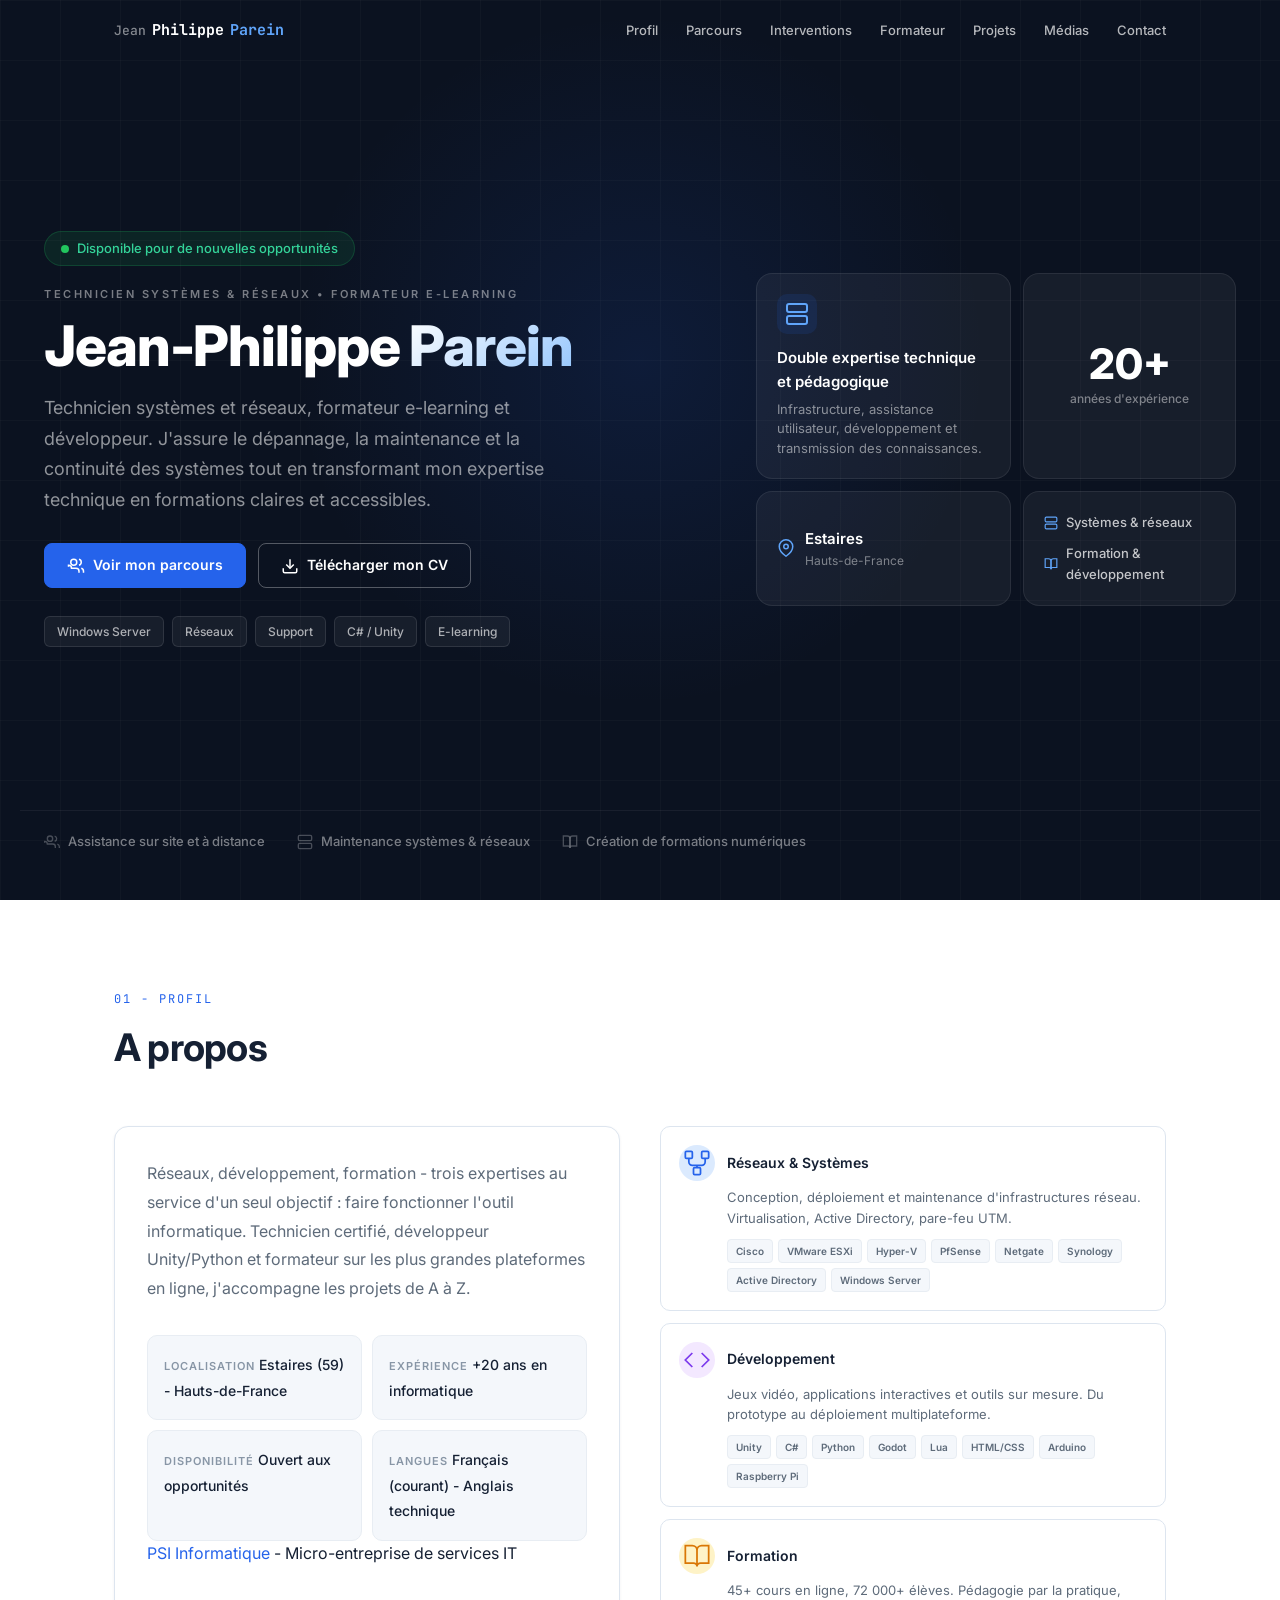
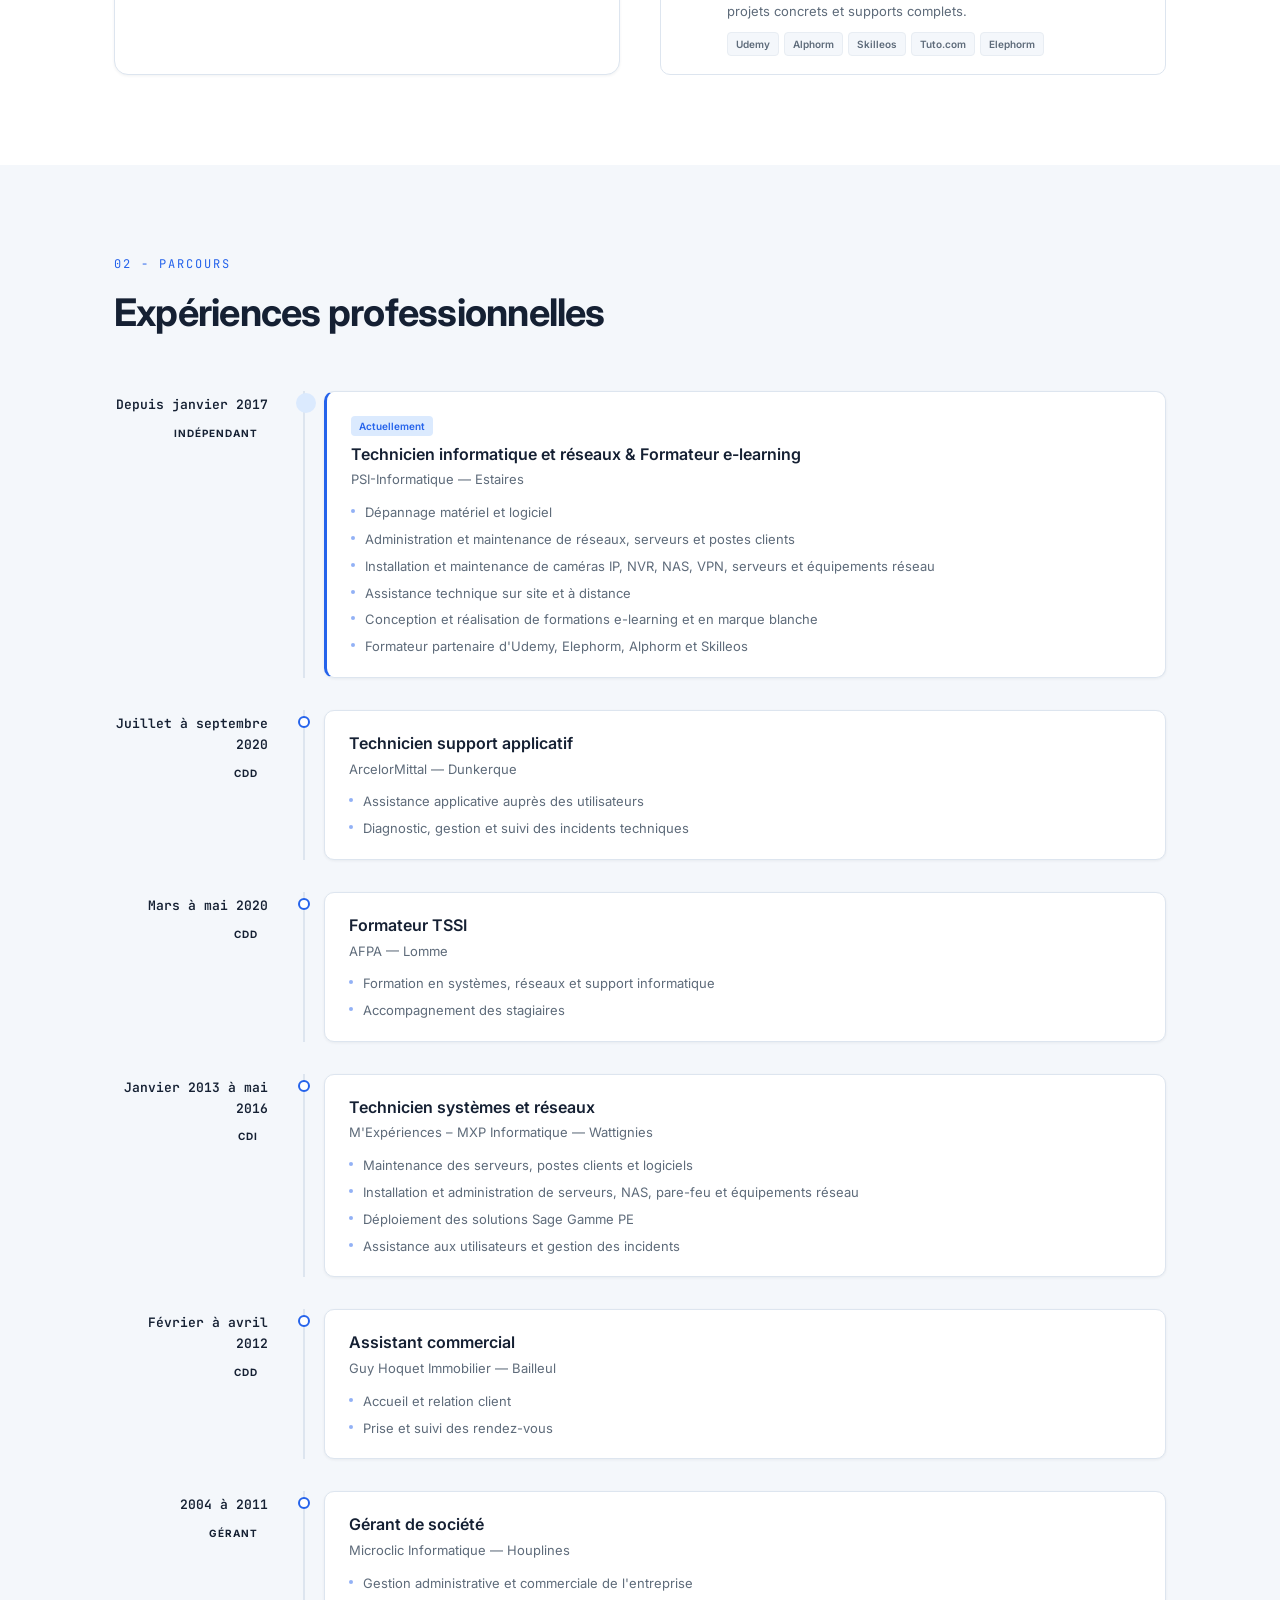
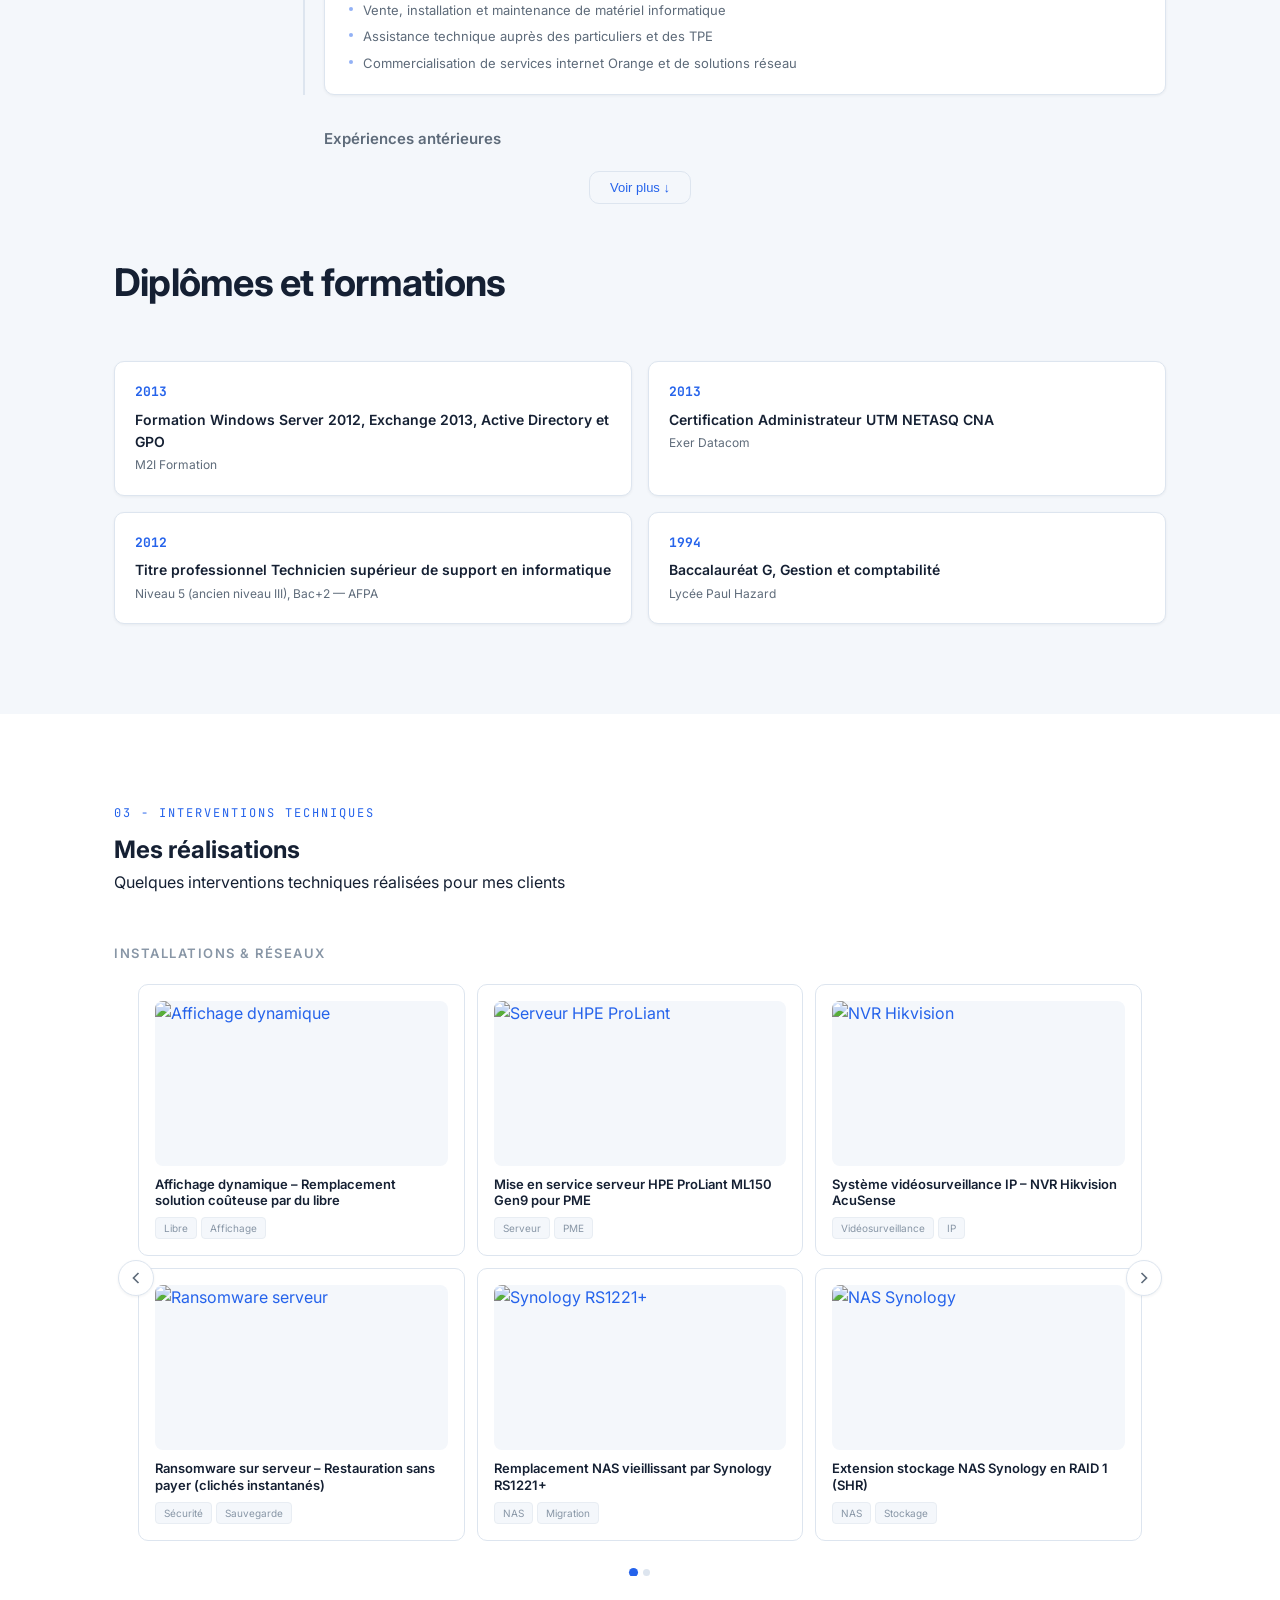
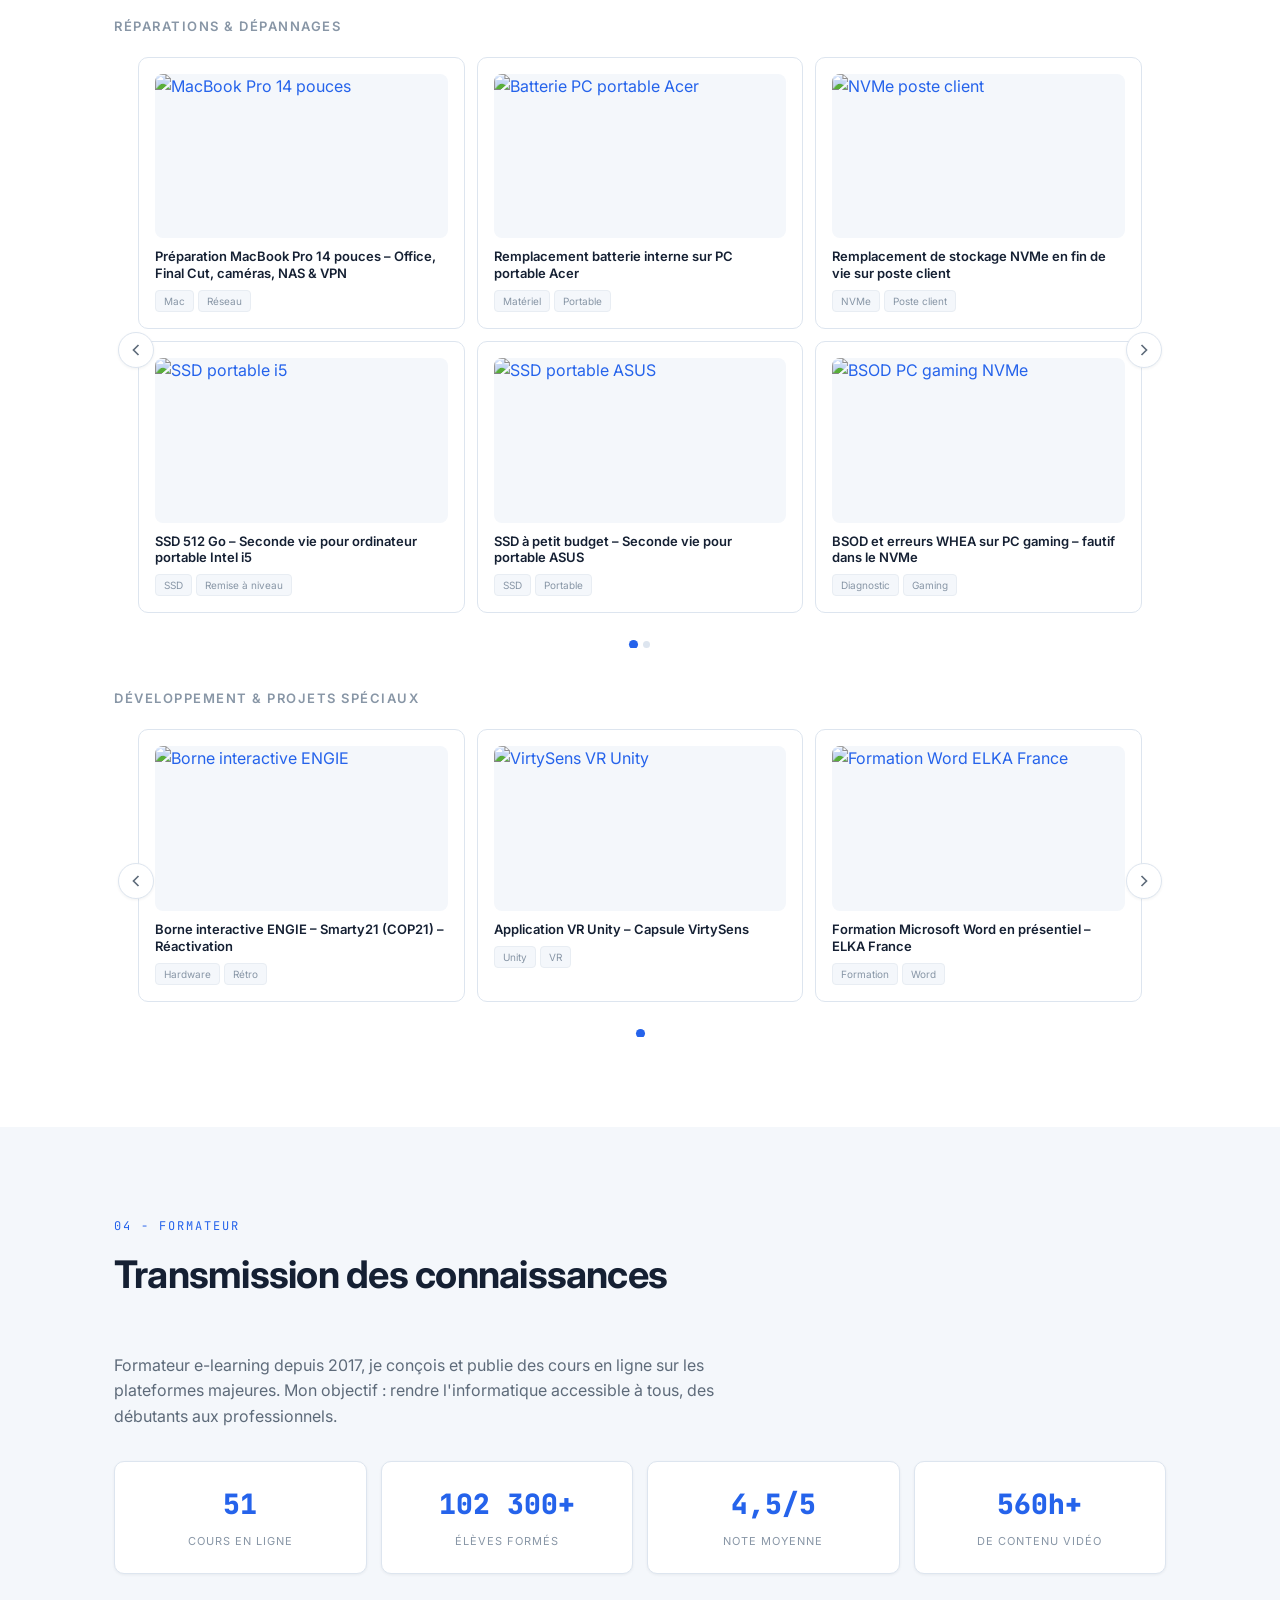
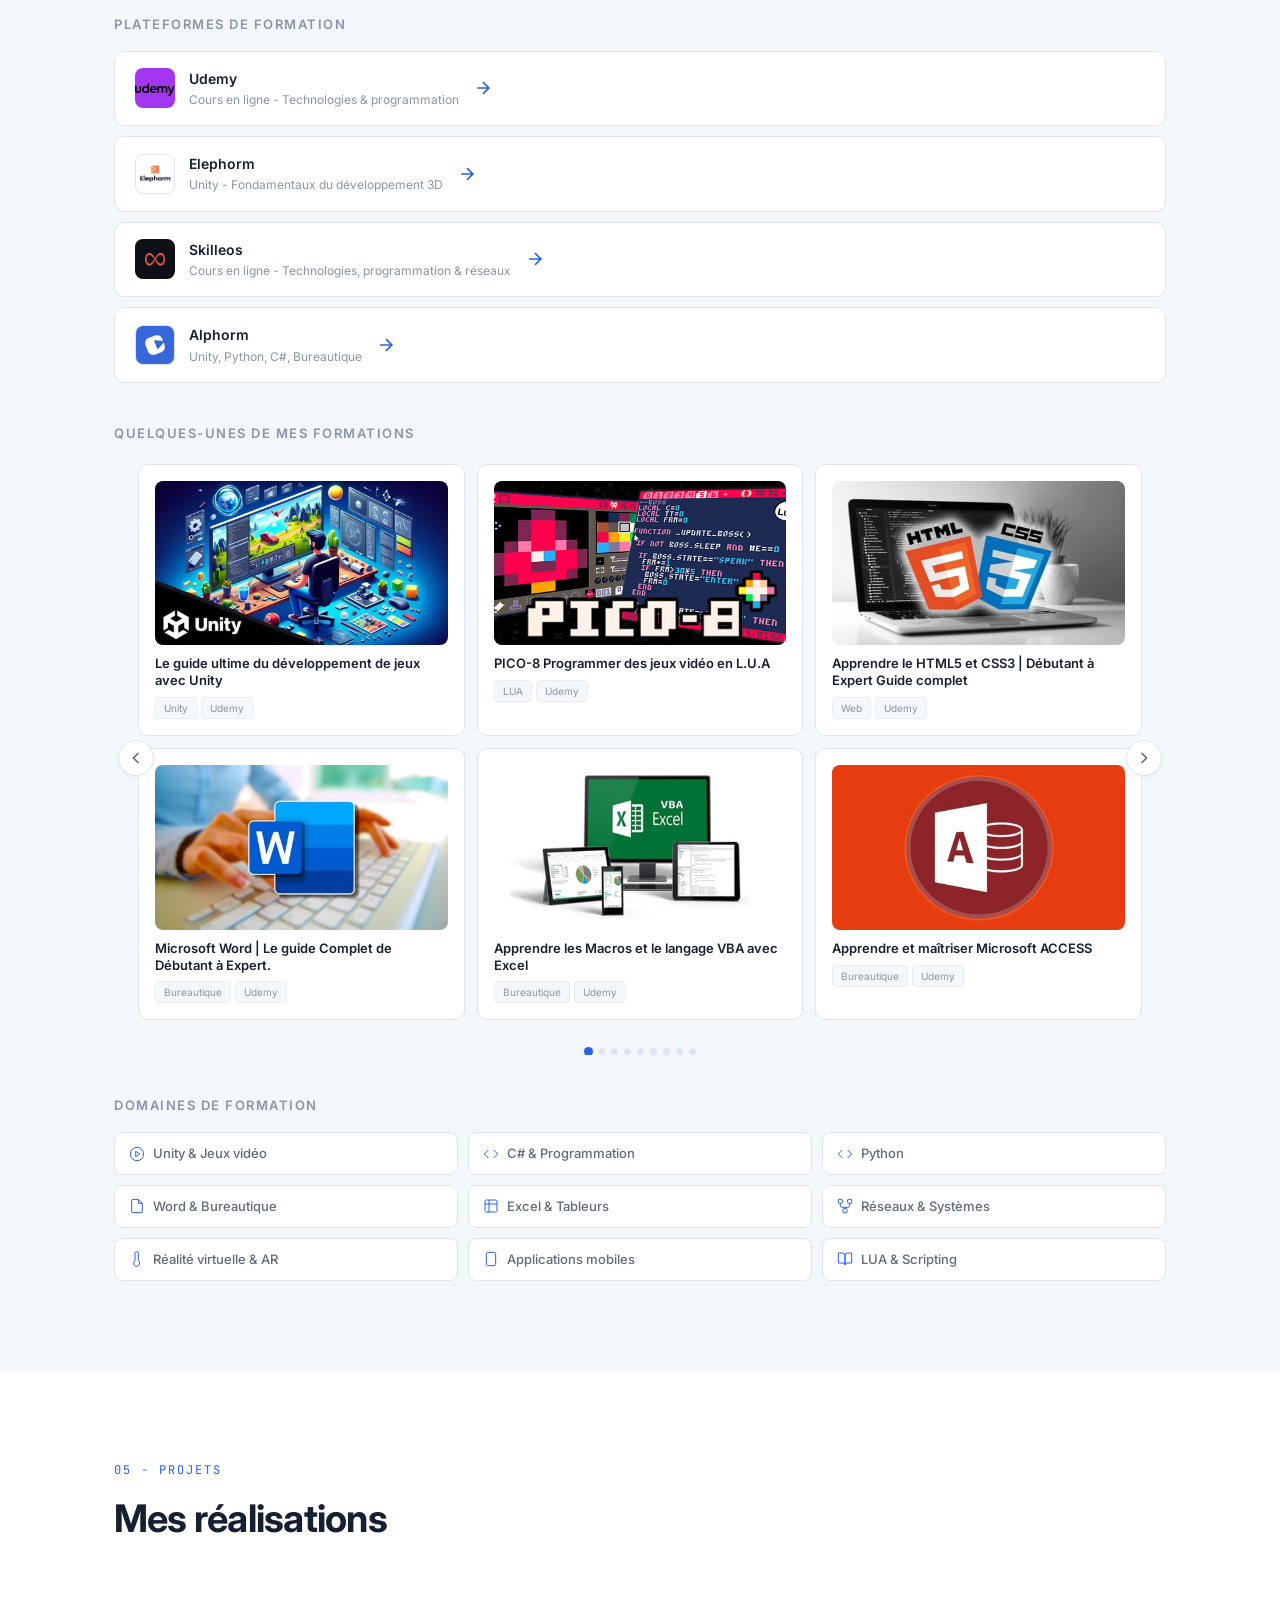
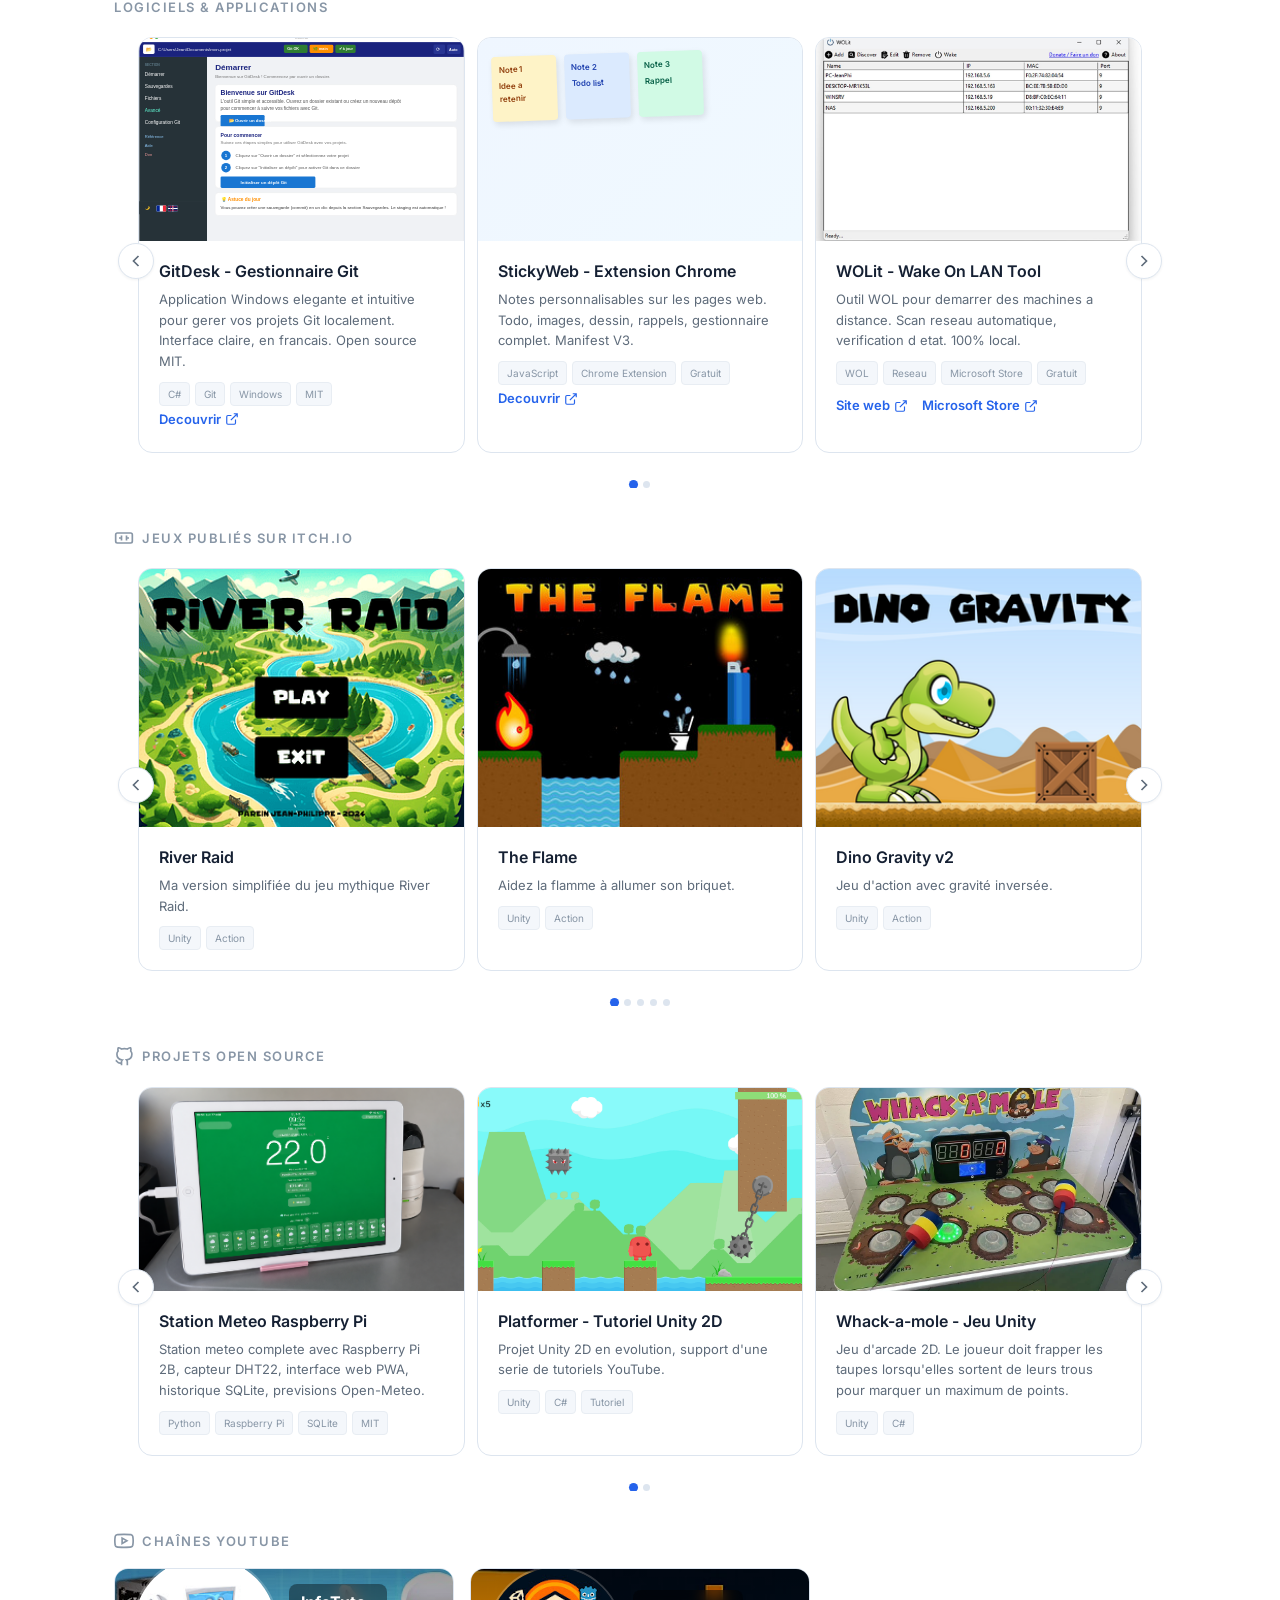
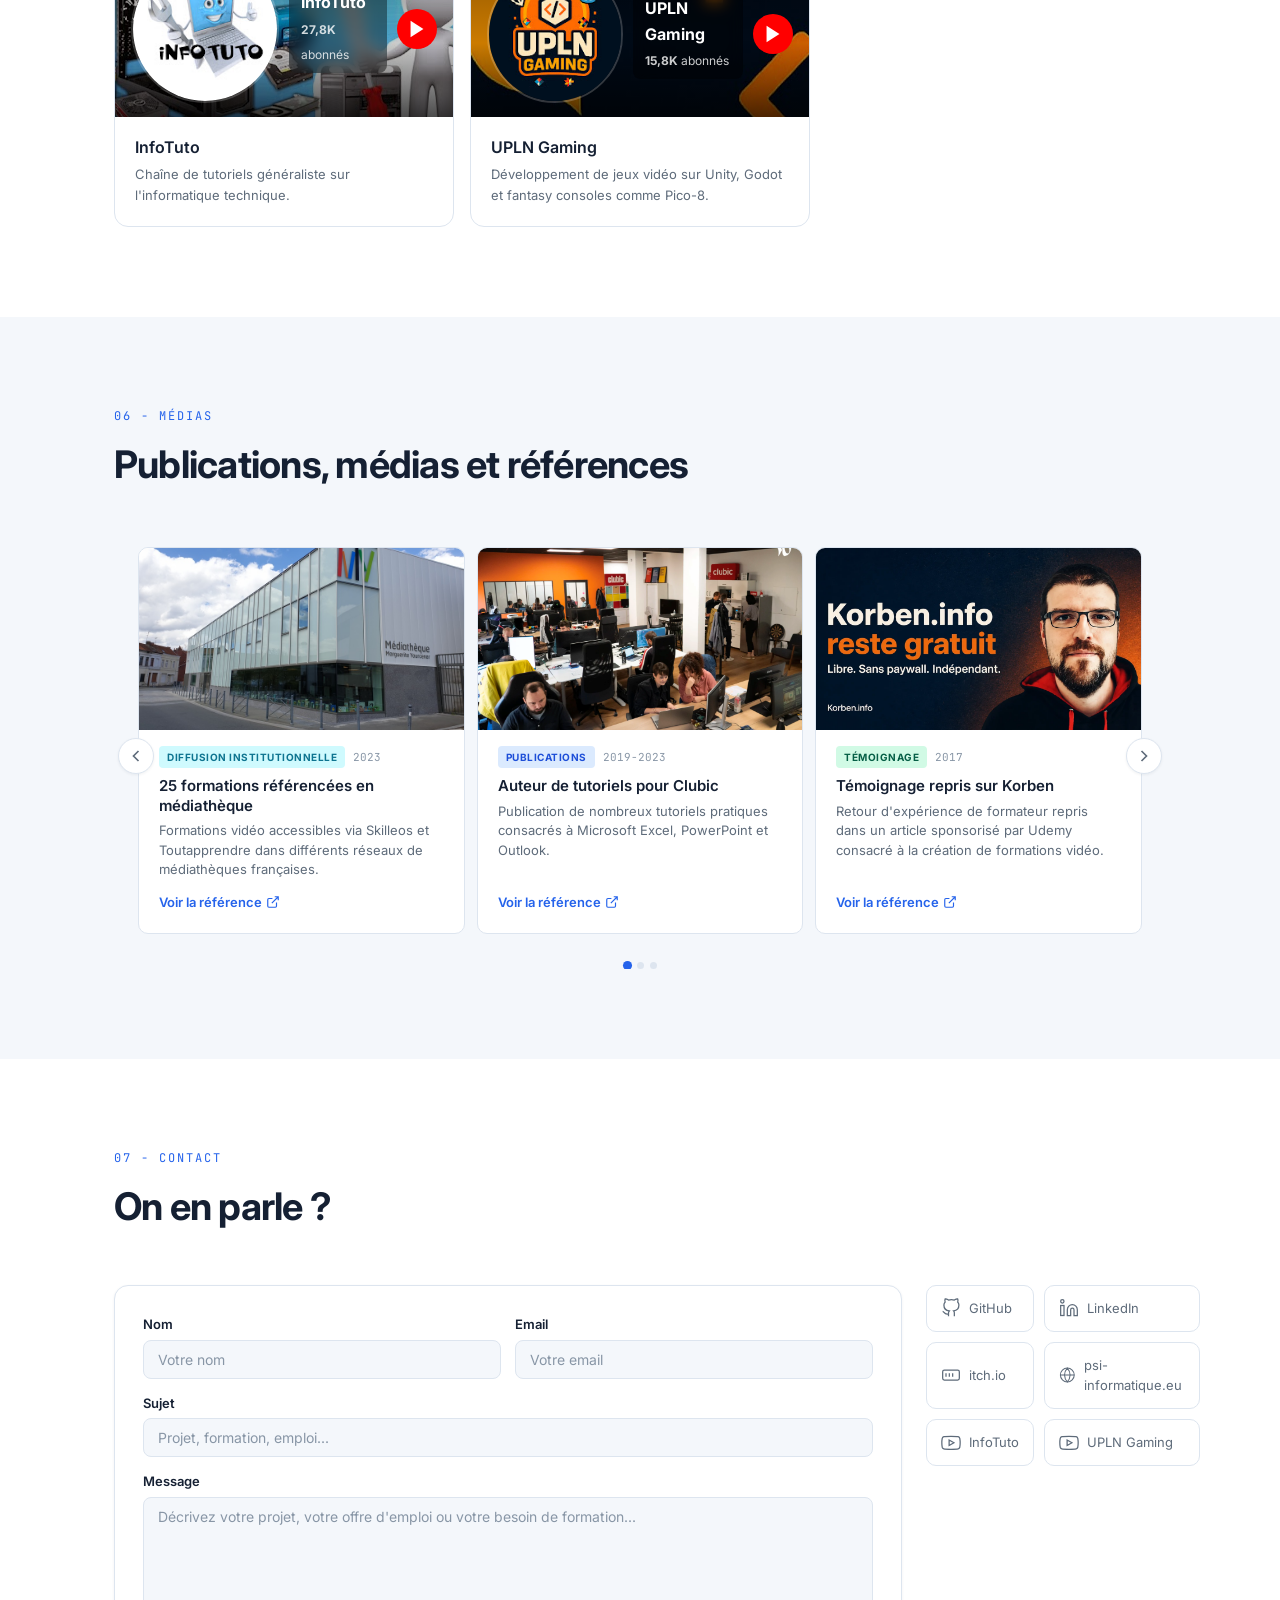
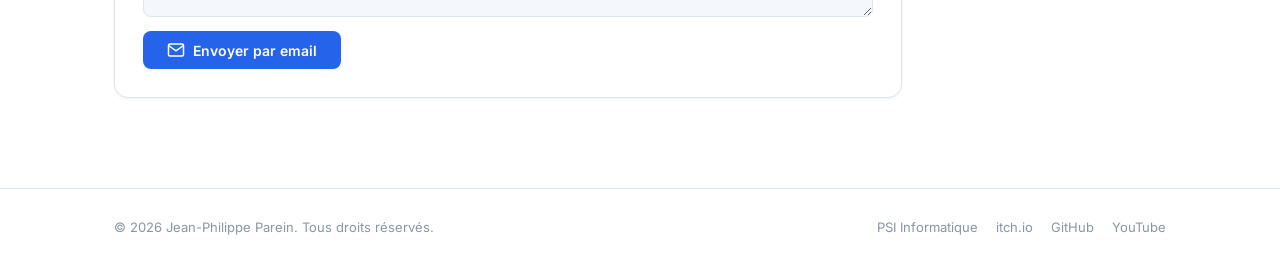
==== commit 52e1abc7: "Add files via upload" ====
--- a/index.html
+++ b/index.html
@@ -21,6 +21,7 @@
       <ul class="nav-links" id="nav-links">
         <li><a href="#about"><svg width="18" height="18" viewBox="0 0 24 24" fill="none" stroke="currentColor" stroke-width="2" stroke-linecap="round" stroke-linejoin="round"><path d="M20 21v-2a4 4 0 0 0-4-4H8a4 4 0 0 0-4 4v2"/><circle cx="12" cy="7" r="4"/></svg>Profil</a></li>
         <li><a href="#experience"><svg width="18" height="18" viewBox="0 0 24 24" fill="none" stroke="currentColor" stroke-width="2" stroke-linecap="round" stroke-linejoin="round"><rect width="20" height="14" x="2" y="7" rx="2" ry="2"/><path d="M16 21V5a2 2 0 0 0-2-2h-4a2 2 0 0 0-2 2v16"/></svg>Parcours</a></li>
+        <li><a href="#interventions"><svg width="18" height="18" viewBox="0 0 24 24" fill="none" stroke="currentColor" stroke-width="2" stroke-linecap="round" stroke-linejoin="round"><path d="M14.7 6.3a1 1 0 0 0 0 1.4l1.6 1.6a1 1 0 0 0 1.4 0l3.77-3.77a6 6 0 0 1-7.94 7.94l-6.91 6.91a2.12 2.12 0 0 1-3-3l6.91-6.91a6 6 0 0 1 7.94-7.94l-3.76 3.76z"/></svg>Interventions</a></li>
         <li><a href="#trainer"><svg width="18" height="18" viewBox="0 0 24 24" fill="none" stroke="currentColor" stroke-width="2" stroke-linecap="round" stroke-linejoin="round"><path d="M22 10v6M2 10l10-5 10 5-10 5z"/><path d="M6 12v5c3 3 12 3 12 0v-5"/></svg>Formateur</a></li>
         <li><a href="#projects"><svg width="18" height="18" viewBox="0 0 24 24" fill="none" stroke="currentColor" stroke-width="2" stroke-linecap="round" stroke-linejoin="round"><polyline points="16 18 22 12 16 6"/><polyline points="8 6 2 12 8 18"/></svg>Projets</a></li>
         <li><a href="#media"><svg width="18" height="18" viewBox="0 0 24 24" fill="none" stroke="currentColor" stroke-width="2" stroke-linecap="round" stroke-linejoin="round"><polygon points="5 3 19 12 5 21 5 3"/></svg>Médias</a></li>
@@ -341,6 +342,7 @@
           </div>
         </div>
         <h3 class="timeline-subtitle">Expériences antérieures</h3>
+        <div class="timeline-older" id="timeline-older" style="display:none;">
         <div class="timeline-item" data-animate="fade-up" data-delay="350">
           <div class="timeline-date-col">
             <span class="timeline-date">1998 à 2003</span>
@@ -379,6 +381,8 @@
             </div>
           </div>
         </div>
+        </div><!-- /timeline-older -->
+        <button class="timeline-toggle" id="timeline-toggle" type="button">Voir plus ↓</button>
       </div>
       <div class="section-header" data-animate="fade-up" style="margin-top: 3rem;">
         <h2 class="section-title">Diplômes et formations</h2>
@@ -405,13 +409,198 @@
           <div class="diploma-school">Lycée Paul Hazard</div>
         </div>
       </div>
+    </div>
+  </section>
+  <!-- INTERVENTIONS -->
+  <section class="section section-projects" id="interventions">
+    <div class="container">
+      <div class="section-header" data-animate="fade-up">
+        <span class="section-tag">03 - Interventions techniques</span>
+        <h2>Mes réalisations</h2>
+        <p class="section-subtitle">Quelques interventions techniques réalisées pour mes clients</p>
+      </div>
+
+      <h3 class="projects-subtitle" data-animate="fade-up">Installations &amp; réseaux</h3>
+      <div class="carousel-wrapper" data-animate="fade-up" data-delay="100" data-smooth>
+        <button class="carousel-btn carousel-prev" aria-label="Précédent">
+          <svg width="20" height="20" viewBox="0 0 24 24" fill="none" stroke="currentColor" stroke-width="2"><polyline points="15 18 9 12 15 6"/></svg>
+        </button>
+        <div class="carousel-viewport" id="intervention-carousel-1">
+          <a href="https://psi-informatique.eu/mise-en-place-dun-acces-vpn-securise-avec-authentification-forte-2fa/" target="_blank" rel="noopener" class="intervention-card">
+            <div class="course-thumb"><img src="img/interventions/vpn-2fa.jpg" alt="VPN sécurisé 2FA" loading="lazy"></div>
+            <h4>Accès VPN sécurisé avec authentification forte (2FA)</h4>
+            <div class="course-tags"><span>Réseau</span><span>Sécurité</span></div>
+          </a>
+          <a href="https://psi-informatique.eu/station-de-travail-professionnelle-windows-10-en-anglais-et-forte-puissance-graphique/" target="_blank" rel="noopener" class="intervention-card">
+            <div class="course-thumb"><img src="img/interventions/station-travail.jpg" alt="Station de travail" loading="lazy"></div>
+            <h4>Station de travail pro Windows 10 – Forte puissance graphique</h4>
+            <div class="course-tags"><span>Windows</span><span>Pro</span></div>
+          </a>
+          <a href="https://psi-informatique.eu/assemblage-dun-pc-bureautique-moderne-et-evolutif-avec-windows-11-solution-sur-mesure-pour-particulier/" target="_blank" rel="noopener" class="intervention-card">
+            <div class="course-thumb"><img src="img/interventions/pc-bureautique.jpg" alt="PC bureautique Windows 11" loading="lazy"></div>
+            <h4>Assemblage PC bureautique moderne et évolutif avec Windows 11</h4>
+            <div class="course-tags"><span>Assemblage</span><span>Windows</span></div>
+          </a>
+          <a href="https://psi-informatique.eu/assemblage-dun-pc-client-une-machine-equilibree-rapide-et-evolutive/" target="_blank" rel="noopener" class="intervention-card">
+            <div class="course-thumb"><img src="img/interventions/pc-client.jpg" alt="PC client" loading="lazy"></div>
+            <h4>Assemblage PC client – Machine équilibrée, rapide et évolutive</h4>
+            <div class="course-tags"><span>Assemblage</span><span>Sur mesure</span></div>
+          </a>
+          <a href="https://psi-informatique.eu/installation-et-configuration-du-role-services-bureau-a-distance-terminal-server-tse-sur-serveur-windows-avec-integration-des-licences-rds/" target="_blank" rel="noopener" class="intervention-card">
+            <div class="course-thumb"><img src="img/interventions/terminal-server.jpg" alt="Terminal Server" loading="lazy"></div>
+            <h4>Services Bureau à distance (Terminal Server) – Licences RDS</h4>
+            <div class="course-tags"><span>Serveur</span><span>Réseau</span></div>
+          </a>
+          <a href="https://psi-informatique.eu/remplacement-dun-enregistreur-de-videosurveillance-solution-budget-cameras-existantes-conservees-remise-en-service-rapide/" target="_blank" rel="noopener" class="intervention-card">
+            <div class="course-thumb"><img src="img/interventions/videosurveillance.jpg" alt="Enregistreur vidéosurveillance" loading="lazy"></div>
+            <h4>Remplacement enregistreur vidéosurveillance – caméras conservées</h4>
+            <div class="course-tags"><span>Vidéosurveillance</span><span>Budget</span></div>
+          </a>
+          <a href="https://psi-informatique.eu/extension-de-lespace-de-stockage-dun-nas-synology-en-raid-1-shr/" target="_blank" rel="noopener" class="intervention-card">
+            <div class="course-thumb"><img src="img/interventions/nas-synology.jpg" alt="NAS Synology" loading="lazy"></div>
+            <h4>Extension stockage NAS Synology en RAID 1 (SHR)</h4>
+            <div class="course-tags"><span>NAS</span><span>Stockage</span></div>
+          </a>
+          <a href="https://psi-informatique.eu/remplacement-dun-nas-vieillissant-par-un-synology-rs1221/" target="_blank" rel="noopener" class="intervention-card">
+            <div class="course-thumb"><img src="img/interventions/nas-rs1221.png" alt="Synology RS1221+" loading="lazy"></div>
+            <h4>Remplacement NAS vieillissant par Synology RS1221+</h4>
+            <div class="course-tags"><span>NAS</span><span>Migration</span></div>
+          </a>
+          <a href="https://psi-informatique.eu/ransomware-sur-serveur-restauration-des-donnees-sans-payer-grace-aux-cliches-instantanes-windows-server/" target="_blank" rel="noopener" class="intervention-card">
+            <div class="course-thumb"><img src="img/interventions/ransomware.jpg" alt="Ransomware serveur" loading="lazy"></div>
+            <h4>Ransomware sur serveur – Restauration sans payer (clichés instantanés)</h4>
+            <div class="course-tags"><span>Sécurité</span><span>Sauvegarde</span></div>
+          </a>
+          <a href="https://psi-informatique.eu/preparation-dun-nvr-hikvision-acusense-ds-7700-series-avec-des-disques-wd-purple-6-to-concus-pour-la-videosurveillance-24-7/" target="_blank" rel="noopener" class="intervention-card">
+            <div class="course-thumb"><img src="img/interventions/nvr-hikvision.jpg" alt="NVR Hikvision" loading="lazy"></div>
+            <h4>Système vidéosurveillance IP – NVR Hikvision AcuSense</h4>
+            <div class="course-tags"><span>Vidéosurveillance</span><span>IP</span></div>
+          </a>
+          <a href="https://psi-informatique.eu/mise-en-service-dun-serveur-hpe-proliant-ml150-gen9-pour-pme/" target="_blank" rel="noopener" class="intervention-card">
+            <div class="course-thumb"><img src="img/interventions/serveur-hpe.jpg" alt="Serveur HPE ProLiant" loading="lazy"></div>
+            <h4>Mise en service serveur HPE ProLiant ML150 Gen9 pour PME</h4>
+            <div class="course-tags"><span>Serveur</span><span>PME</span></div>
+          </a>
+          <a href="https://psi-informatique.eu/remplacement-dun-systeme-daffichage-dynamique-couteux-par-une-solution-libre-et-autonome/" target="_blank" rel="noopener" class="intervention-card">
+            <div class="course-thumb"><img src="img/interventions/affichage-dynamique.jpg" alt="Affichage dynamique" loading="lazy"></div>
+            <h4>Affichage dynamique – Remplacement solution coûteuse par du libre</h4>
+            <div class="course-tags"><span>Libre</span><span>Affichage</span></div>
+          </a>
+        </div>
+        <button class="carousel-btn carousel-next" aria-label="Suivant">
+          <svg width="20" height="20" viewBox="0 0 24 24" fill="none" stroke="currentColor" stroke-width="2"><polyline points="9 18 15 12 9 6"/></svg>
+        </button>
+        <div class="carousel-dots"></div>
+      </div>
+
+      <h3 class="projects-subtitle" data-animate="fade-up">Réparations &amp; dépannages</h3>
+      <div class="carousel-wrapper" data-animate="fade-up" data-delay="150" data-smooth>
+        <button class="carousel-btn carousel-prev" aria-label="Précédent">
+          <svg width="20" height="20" viewBox="0 0 24 24" fill="none" stroke="currentColor" stroke-width="2"><polyline points="15 18 9 12 15 6"/></svg>
+        </button>
+        <div class="carousel-viewport" id="intervention-carousel-2">
+          <a href="https://psi-informatique.eu/remise-en-service-dun-environnement-informatique-ancien-sous-windows-98/" target="_blank" rel="noopener" class="intervention-card">
+            <div class="course-thumb"><img src="img/interventions/windows-98.jpg" alt="Windows 98" loading="lazy"></div>
+            <h4>Remise en service d'un environnement ancien sous Windows 98</h4>
+            <div class="course-tags"><span>Rétro</span><span>Patrimoine</span></div>
+          </a>
+          <a href="https://psi-informatique.eu/reinitialisation-windows-11-home-suite-a-un-plantage-remise-en-etat-dun-systeme-devenu-incoherent/" target="_blank" rel="noopener" class="intervention-card">
+            <div class="course-thumb"><img src="img/interventions/win11-reset.jpg" alt="Réinitialisation Windows 11" loading="lazy"></div>
+            <h4>Réinitialisation Windows 11 Home – Système devenu incohérent</h4>
+            <div class="course-tags"><span>Windows</span><span>Système</span></div>
+          </a>
+          <a href="https://psi-informatique.eu/remise-en-etat-dun-pc-hp-defaut-memoire-et-pile-cmos-hs/" target="_blank" rel="noopener" class="intervention-card">
+            <div class="course-thumb"><img src="img/interventions/pc-hp-memoire.jpg" alt="PC HP mémoire" loading="lazy"></div>
+            <h4>Remise en état PC HP – Défaut mémoire et pile CMOS HS</h4>
+            <div class="course-tags"><span>Matériel</span><span>Diagnostic</span></div>
+          </a>
+          <a href="https://psi-informatique.eu/reparation-atelier-pc-en-redemarrage-en-boucle-diagnostic-ssd-defaillant/" target="_blank" rel="noopener" class="intervention-card">
+            <div class="course-thumb"><img src="img/interventions/ssd-defaillant.jpg" alt="SSD défaillant" loading="lazy"></div>
+            <h4>Réparation atelier – PC en redémarrage en boucle (SSD défaillant)</h4>
+            <div class="course-tags"><span>Diagnostic</span><span>SSD</span></div>
+          </a>
+          <a href="https://psi-informatique.eu/remplacement-de-disque-dur-par-un-modele-de-plus-grande-capacite-avec-migration-complete-du-systeme/" target="_blank" rel="noopener" class="intervention-card">
+            <div class="course-thumb"><img src="img/interventions/migration-disque-dur.jpg" alt="Migration disque dur" loading="lazy"></div>
+            <h4>Migration complète du système sur disque dur plus grand</h4>
+            <div class="course-tags"><span>Stockage</span><span>Migration</span></div>
+          </a>
+          <a href="https://psi-informatique.eu/changement-dalimentation-pour-ce-pc-gamer-qui-ne-voulait-plus-demarrer/" target="_blank" rel="noopener" class="intervention-card">
+            <div class="course-thumb"><img src="img/interventions/pc-gamer-alim.jpg" alt="Alimentation PC gamer" loading="lazy"></div>
+            <h4>Changement d'alimentation pour PC gamer qui ne démarrait plus</h4>
+            <div class="course-tags"><span>Matériel</span><span>Gaming</span></div>
+          </a>
+          <a href="https://psi-informatique.eu/bsod-et-erreurs-whea-sur-un-pc-gaming-quand-le-fautif-se-cache-dans-le-stockage-nvme/" target="_blank" rel="noopener" class="intervention-card">
+            <div class="course-thumb"><img src="img/interventions/bsod-nvme.jpg" alt="BSOD PC gaming NVMe" loading="lazy"></div>
+            <h4>BSOD et erreurs WHEA sur PC gaming – fautif dans le NVMe</h4>
+            <div class="course-tags"><span>Diagnostic</span><span>Gaming</span></div>
+          </a>
+          <a href="https://psi-informatique.eu/remplacement-dun-disque-dur-mecanique-hs-par-un-ssd-a-petit-budget-seconde-vie-pour-un-portable-asus/" target="_blank" rel="noopener" class="intervention-card">
+            <div class="course-thumb"><img src="img/interventions/ssd-asus.jpg" alt="SSD portable ASUS" loading="lazy"></div>
+            <h4>SSD à petit budget – Seconde vie pour portable ASUS</h4>
+            <div class="course-tags"><span>SSD</span><span>Portable</span></div>
+          </a>
+          <a href="https://psi-informatique.eu/remplacement-de-disque-dur-par-ssd-remise-a-niveau-dun-portable-i5/" target="_blank" rel="noopener" class="intervention-card">
+            <div class="course-thumb"><img src="img/interventions/ssd-i5.jpg" alt="SSD portable i5" loading="lazy"></div>
+            <h4>SSD 512 Go – Seconde vie pour ordinateur portable Intel i5</h4>
+            <div class="course-tags"><span>SSD</span><span>Remise à niveau</span></div>
+          </a>
+          <a href="https://psi-informatique.eu/remplacement-de-stockage-sur-poste-client-nvme-en-fin-de-vie/" target="_blank" rel="noopener" class="intervention-card">
+            <div class="course-thumb"><img src="img/interventions/nvme-poste.jpg" alt="NVMe poste client" loading="lazy"></div>
+            <h4>Remplacement de stockage NVMe en fin de vie sur poste client</h4>
+            <div class="course-tags"><span>NVMe</span><span>Poste client</span></div>
+          </a>
+          <a href="https://psi-informatique.eu/remplacement-dune-batterie-interne-sur-pc-portable-acer/" target="_blank" rel="noopener" class="intervention-card">
+            <div class="course-thumb"><img src="img/interventions/batterie-acer.jpg" alt="Batterie PC portable Acer" loading="lazy"></div>
+            <h4>Remplacement batterie interne sur PC portable Acer</h4>
+            <div class="course-tags"><span>Matériel</span><span>Portable</span></div>
+          </a>
+          <a href="https://psi-informatique.eu/preparation-dun-macbook-pro-14-pouces-haut-de-gamme-avec-clavier-souris-office-final-cut-pro-cameras-nas-et-vpn/" target="_blank" rel="noopener" class="intervention-card">
+            <div class="course-thumb"><img src="img/interventions/macbook-pro-14.jpg" alt="MacBook Pro 14 pouces" loading="lazy"></div>
+            <h4>Préparation MacBook Pro 14 pouces – Office, Final Cut, caméras, NAS &amp; VPN</h4>
+            <div class="course-tags"><span>Mac</span><span>Réseau</span></div>
+          </a>
+        </div>
+        <button class="carousel-btn carousel-next" aria-label="Suivant">
+          <svg width="20" height="20" viewBox="0 0 24 24" fill="none" stroke="currentColor" stroke-width="2"><polyline points="9 18 15 12 9 6"/></svg>
+        </button>
+        <div class="carousel-dots"></div>
+      </div>
+
+      <h3 class="projects-subtitle" data-animate="fade-up">Développement &amp; Projets spéciaux</h3>
+      <div class="carousel-wrapper" data-animate="fade-up" data-delay="200" data-smooth>
+        <button class="carousel-btn carousel-prev" aria-label="Précédent">
+          <svg width="20" height="20" viewBox="0 0 24 24" fill="none" stroke="currentColor" stroke-width="2"><polyline points="15 18 9 12 15 6"/></svg>
+        </button>
+        <div class="carousel-viewport" id="intervention-carousel-3">
+          <a href="https://psi-informatique.eu/session-de-formation-microsoft-word-en-presentiel-elka-france/" target="_blank" rel="noopener" class="intervention-card">
+            <div class="course-thumb"><img src="img/interventions/formation-word.png" alt="Formation Word ELKA France" loading="lazy"></div>
+            <h4>Formation Microsoft Word en présentiel – ELKA France</h4>
+            <div class="course-tags"><span>Formation</span><span>Word</span></div>
+          </a>
+          <a href="https://psi-informatique.eu/participation-au-developpement-de-lapplication-vr-unity-de-la-capsule-virtysens/" target="_blank" rel="noopener" class="intervention-card">
+            <div class="course-thumb"><img src="img/interventions/virtysens-vr.png" alt="VirtySens VR Unity" loading="lazy"></div>
+            <h4>Application VR Unity – Capsule VirtySens</h4>
+            <div class="course-tags"><span>Unity</span><span>VR</span></div>
+          </a>
+          <a href="https://psi-informatique.eu/remise-en-etat-et-reverse-engineering-dune-borne-interactive-engie-cop21-2015/" target="_blank" rel="noopener" class="intervention-card">
+            <div class="course-thumb"><img src="img/interventions/borne-engie.jpg" alt="Borne interactive ENGIE" loading="lazy"></div>
+            <h4>Borne interactive ENGIE – Smarty21 (COP21) – Réactivation</h4>
+            <div class="course-tags"><span>Hardware</span><span>Rétro</span></div>
+          </a>
+        </div>
+        <button class="carousel-btn carousel-next" aria-label="Suivant">
+          <svg width="20" height="20" viewBox="0 0 24 24" fill="none" stroke="currentColor" stroke-width="2"><polyline points="9 18 15 12 9 6"/></svg>
+        </button>
+        <div class="carousel-dots"></div>
+      </div>
+
     </div>
   </section>
   <!-- FORMATEUR -->
   <section class="section section-trainer" id="trainer">
     <div class="container">
       <div class="section-header" data-animate="fade-up">
-        <span class="section-tag">03 - Formateur</span>
+        <span class="section-tag">04 - Formateur</span>
         <h2 class="section-title">Transmission des connaissances</h2>
       </div>
       <div class="trainer-intro" data-animate="fade-up" data-delay="100">
@@ -474,7 +663,7 @@
       </div>
       <!-- Toutes les formations - Carrousel 3 lignes -->
       <h3 class="projects-subtitle" data-animate="fade-up">Quelques-unes de mes formations</h3>
-      <div class="carousel-wrapper" data-animate="fade-up" data-delay="150">
+      <div class="carousel-wrapper" data-animate="fade-up" data-delay="150" data-smooth>
         <button class="carousel-btn carousel-prev" aria-label="Précédent">
           <svg width="20" height="20" viewBox="0 0 24 24" fill="none" stroke="currentColor" stroke-width="2"><polyline points="15 18 9 12 15 6"/></svg>
         </button>
@@ -786,12 +975,12 @@
   <section class="section section-projects" id="projects">
     <div class="container">
       <div class="section-header" data-animate="fade-up">
-        <span class="section-tag">04 - Projets</span>
+        <span class="section-tag">05 - Projets</span>
         <h2 class="section-title">Mes réalisations</h2>
       </div>
 
             <h3 class="projects-subtitle" data-animate="fade-up">Logiciels &amp; applications</h3>
-      <div class="carousel-wrapper" data-animate="fade-up" data-delay="100">
+      <div class="carousel-wrapper" data-animate="fade-up" data-delay="100" data-smooth>
         <button class="carousel-btn carousel-prev" aria-label="Precedent">
           <svg width="20" height="20" viewBox="0 0 24 24" fill="none" stroke="currentColor" stroke-width="2"><polyline points="15 18 9 12 15 6"/></svg>
         </button>
@@ -864,7 +1053,7 @@
       </div><!-- /carousel-wrapper -->
 
 <h3 class="projects-subtitle" data-animate="fade-up"><svg width="20" height="20" viewBox="0 0 24 24" fill="none" stroke="currentColor" stroke-width="2"><rect x="2" y="6" width="20" height="12" rx="2"/><path d="M6 12h4M14 12h4M9 9v6M15 9v6"/></svg> Jeux publiés sur itch.io</h3>
-      <div class="carousel-wrapper" data-animate="fade-up" data-delay="100">
+      <div class="carousel-wrapper" data-animate="fade-up" data-delay="100" data-smooth>
         <button class="carousel-btn carousel-prev" aria-label="Précédent">
           <svg width="20" height="20" viewBox="0 0 24 24" fill="none" stroke="currentColor" stroke-width="2"><polyline points="15 18 9 12 15 6"/></svg>
         </button>
@@ -989,7 +1178,7 @@
       </div><!-- /carousel-wrapper -->
 
       <h3 class="projects-subtitle projects-subtitle-github" data-animate="fade-up"><svg width="20" height="20" viewBox="0 0 24 24" fill="none" stroke="currentColor" stroke-width="2"><path d="M9 19c-5 1.5-5-2.5-7-3m14 6v-3.87a3.37 3.37 0 00-.94-2.61c3.14-.35 6.44-1.54 6.44-7A5.44 5.44 0 0020 4.77 5.07 5.07 0 0019.91 1S18.73.65 16 2.48a13.38 13.38 0 00-7 0C6.27.65 5.09 1 5.09 1A5.07 5.07 0 005 4.77a5.44 5.44 0 00-1.5 3.78c0 5.42 3.3 6.61 6.44 7A3.37 3.37 0 009 18.13V22"/></svg> Projets open source</h3>
-      <div class="carousel-wrapper" data-animate="fade-up" data-delay="100">
+      <div class="carousel-wrapper" data-animate="fade-up" data-delay="100" data-smooth>
         <button class="carousel-btn carousel-prev" aria-label="Precedent">
           <svg width="20" height="20" viewBox="0 0 24 24" fill="none" stroke="currentColor" stroke-width="2"><polyline points="15 18 9 12 15 6"/></svg>
         </button>
@@ -1096,10 +1285,10 @@
   <section class="section section-media" id="media">
     <div class="container">
       <div class="section-header" data-animate="fade-up">
-        <span class="section-tag">05 - Médias</span>
+        <span class="section-tag">06 - Médias</span>
         <h2 class="section-title">Publications, médias et références</h2>
       </div>
-      <div class="carousel-wrapper" data-animate="fade-up" data-delay="100">
+      <div class="carousel-wrapper" data-animate="fade-up" data-delay="100" data-smooth>
         <button class="carousel-btn carousel-prev" aria-label="Précédent">
           <svg width="20" height="20" viewBox="0 0 24 24" fill="none" stroke="currentColor" stroke-width="2"><polyline points="15 18 9 12 15 6"/></svg>
         </button>
@@ -1180,7 +1369,7 @@
   <section class="section section-contact" id="contact">
     <div class="container">
       <div class="section-header" data-animate="fade-up">
-        <span class="section-tag">06 - Contact</span>
+        <span class="section-tag">07 - Contact</span>
         <h2 class="section-title">On en parle ?</h2>
       </div>
       <div class="contact-grid" data-animate="fade-up" data-delay="100">
--- a/styles.css
+++ b/styles.css
@@ -867,6 +867,24 @@
   margin: 32px 0 20px;
   padding-left: 210px;
 }
+.timeline-toggle {
+  background: none;
+  border: 1px solid var(--border);
+  color: var(--blue);
+  font-size: 13px;
+  font-weight: 500;
+  padding: 8px 20px;
+  border-radius: var(--radius);
+  cursor: pointer;
+  margin-top: 12px;
+  display: block;
+  margin-left: auto;
+  margin-right: auto;
+  transition: background 0.2s, color 0.2s;
+}
+.timeline-toggle:hover {
+  background: var(--blue-light);
+}
 
 /* ═══ DIPLOMAS ═══ */
 .diplomas-grid {
@@ -1082,6 +1100,27 @@
   color: var(--text-muted);
   border: 1px solid var(--border-light);
 }
+.intervention-card {
+  background: #FFFFFF;
+  border: 1px solid var(--border);
+  border-radius: var(--radius);
+  padding: 16px;
+  text-decoration: none;
+  display: flex;
+  flex-direction: column;
+  transition: box-shadow 0.3s, transform 0.2s;
+}
+.intervention-card:hover {
+  box-shadow: var(--shadow-md);
+  transform: translateY(-2px);
+  color: inherit;
+}
+.intervention-card h4 {
+  font-size: 13px;
+  font-weight: 600;
+  color: var(--text-primary);
+  line-height: 1.3;
+}
 
 /* ═══ CAROUSEL ═══ */
 .carousel-wrapper {
@@ -1093,7 +1132,6 @@
   overflow-x: auto;
   scroll-snap-type: x mandatory;
   scrollbar-width: none;
-  gap: 0;
   padding: 4px 0 20px;
 }
 .carousel-viewport::-webkit-scrollbar { display: none; }
@@ -1617,6 +1655,7 @@
 }
 
 @media (max-width: 768px) {
+  html { overflow-x: hidden; }
   .nav-toggle {
     display: flex;
   }
@@ -1721,8 +1760,27 @@
   .carousel-page {
     grid-template-columns: repeat(2, 1fr);
   }
+  .carousel-viewport {
+    display: block;
+    overflow: visible;
+    scroll-snap-type: none;
+    padding: 0;
+  }
+  .carousel-page {
+    display: none;
+  }
+  .carousel-page.active {
+    display: grid !important;
+  }
+  .carousel-btn { display: flex; width: 30px; height: 30px; }
   .trainer-domains {
     grid-template-columns: repeat(2, 1fr);
+  }
+  .contact-grid {
+    grid-template-columns: 1fr;
+  }
+  .contact-links {
+    display: none;
   }
   .footer-inner {
     flex-direction: column;
@@ -1734,6 +1792,10 @@
 @media (max-width: 480px) {
   .carousel-page {
     grid-template-columns: repeat(2, 1fr);
+  }
+  #intervention-carousel-3 .carousel-page.active {
+    grid-template-columns: 1fr;
+    gap: 10px;
   }
   .projects-grid-youtube {
     grid-template-columns: repeat(2, 1fr);
@@ -1754,7 +1816,7 @@
     gap: 12px;
   }
   .contact-links {
-    grid-template-columns: 1fr;
+    display: none;
   }
 }
 
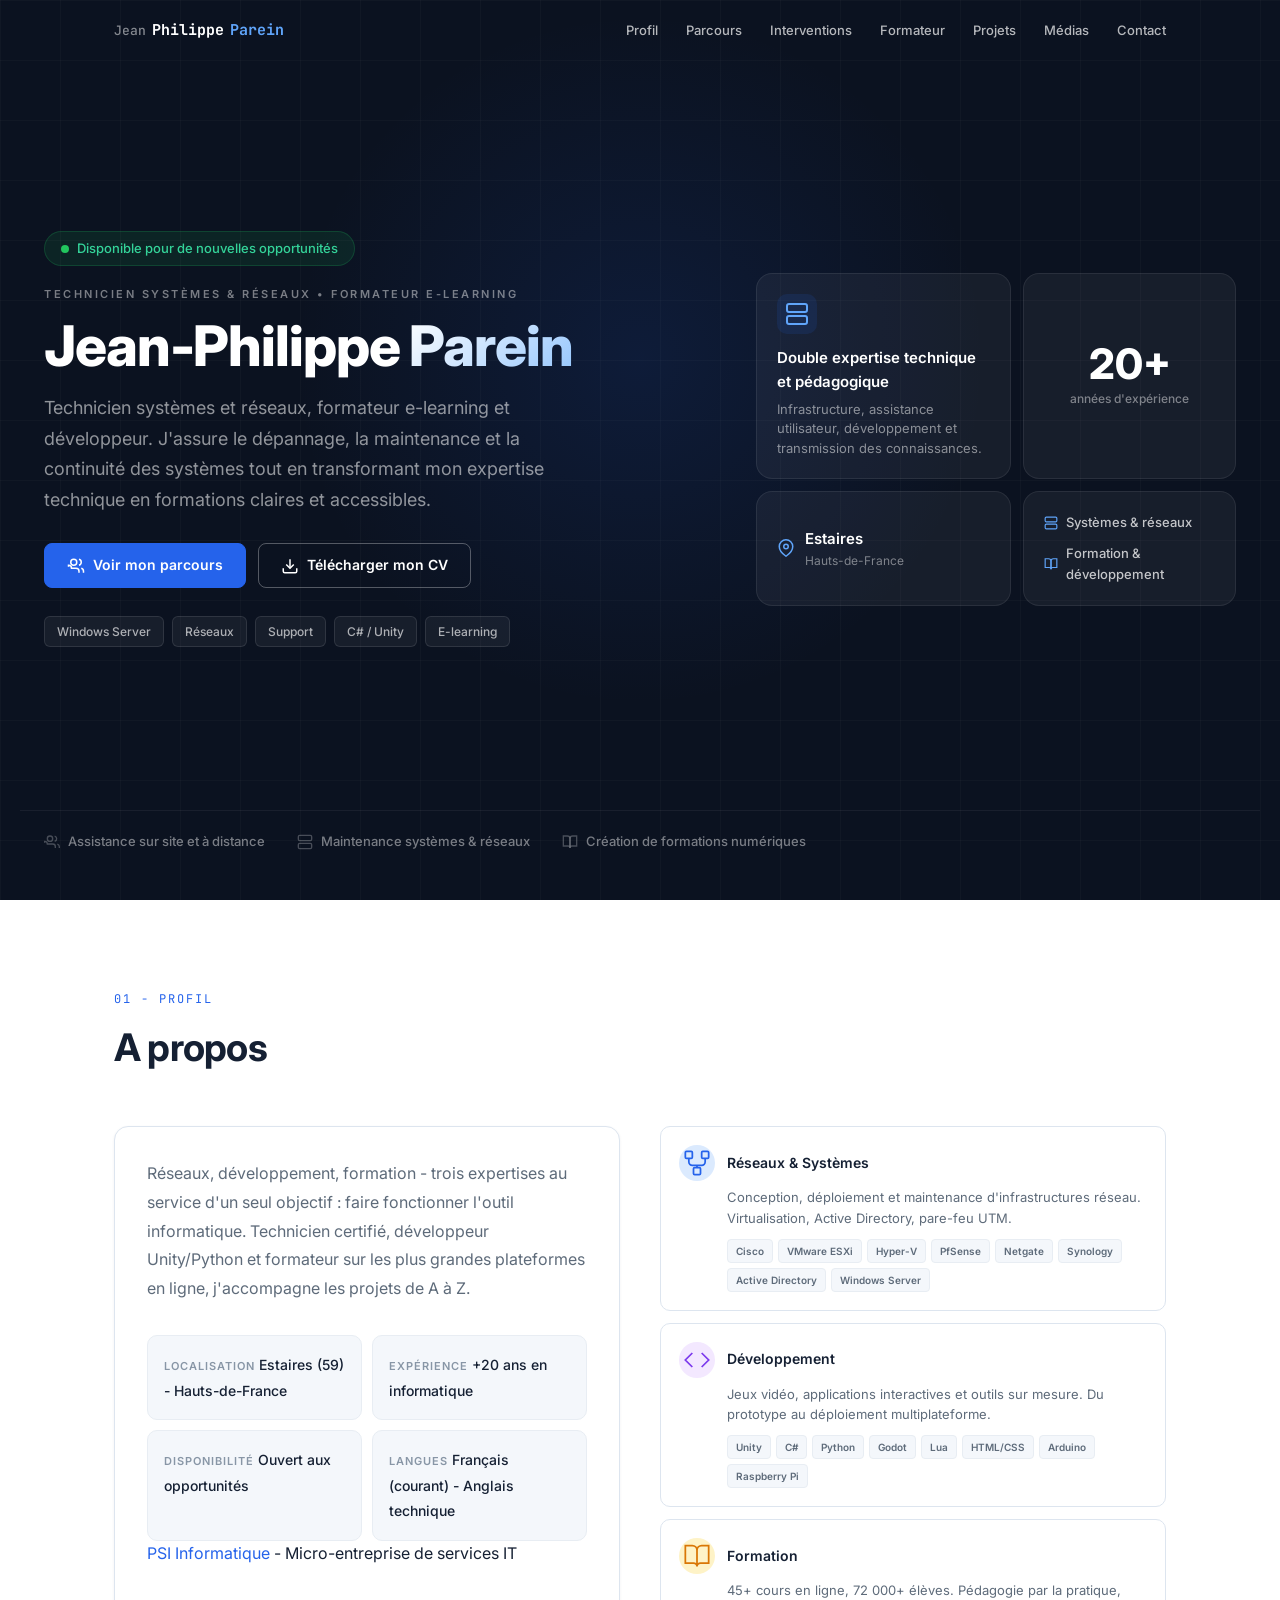
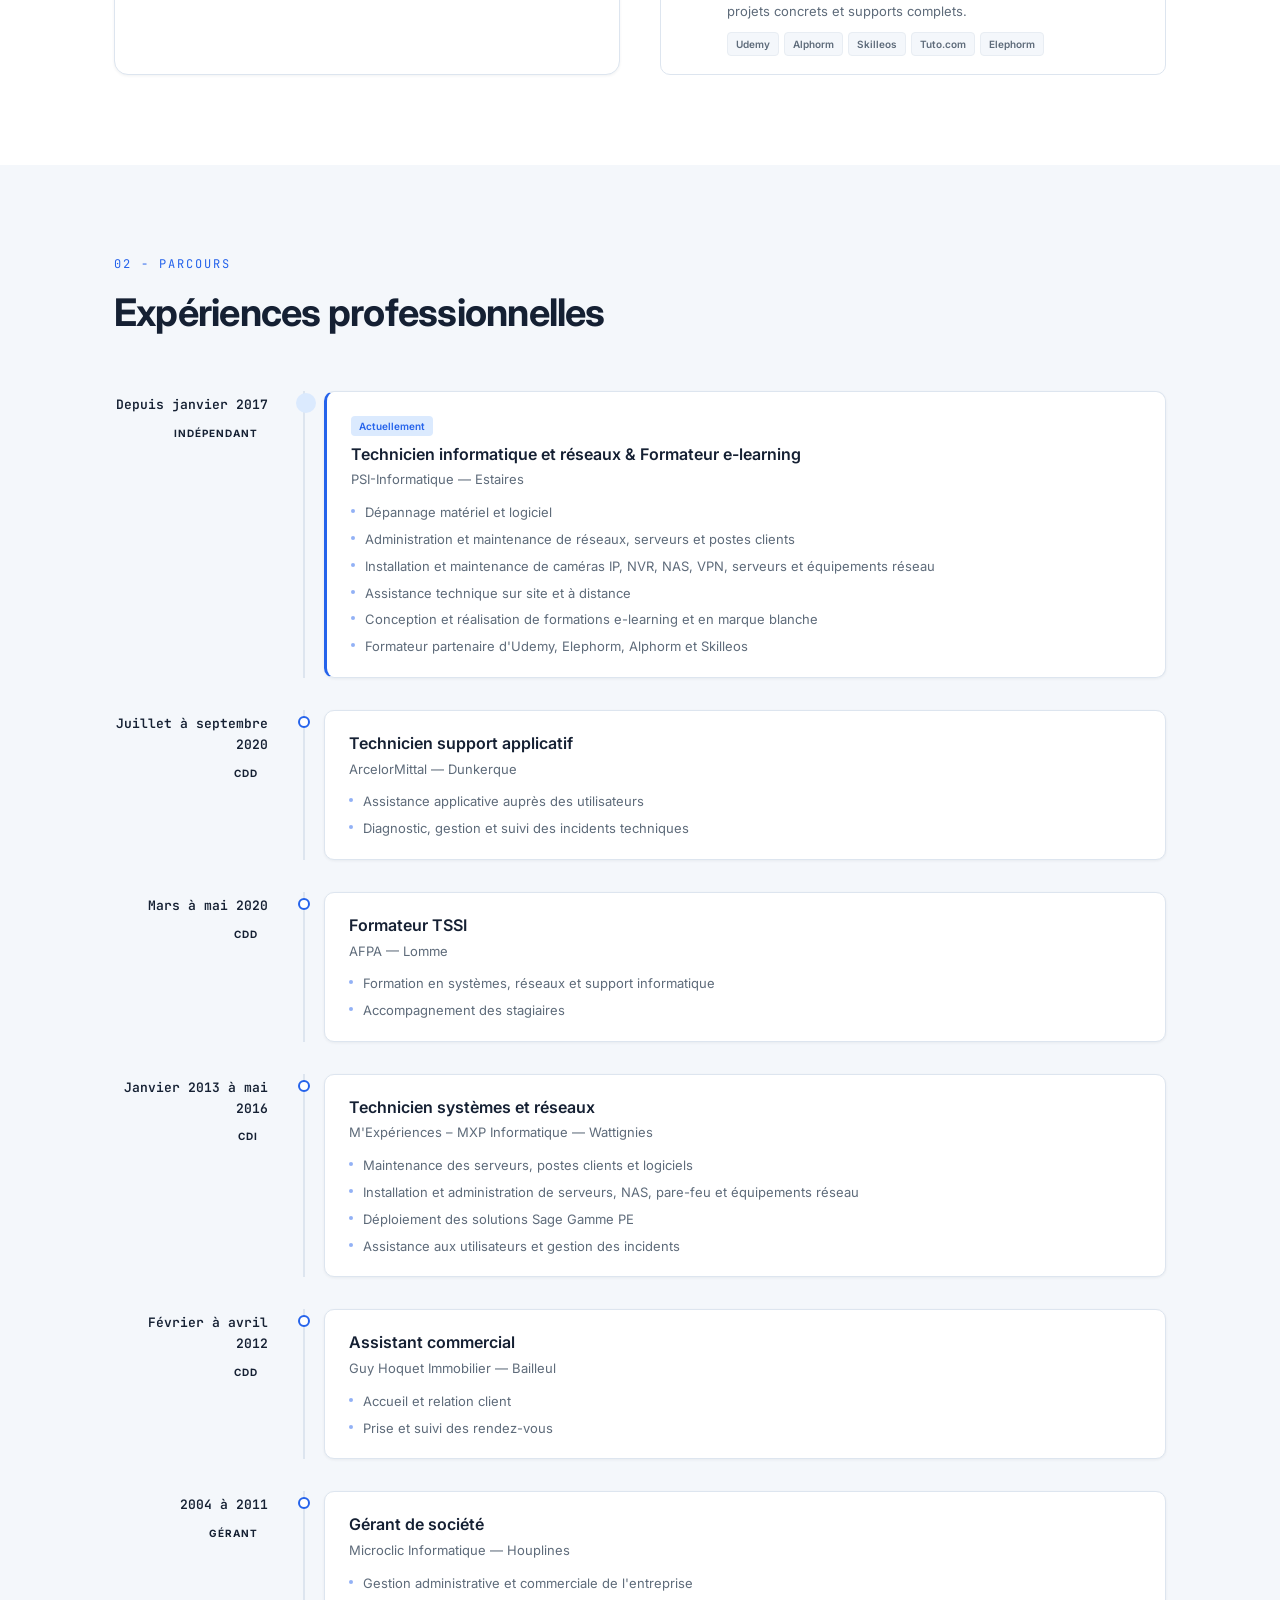
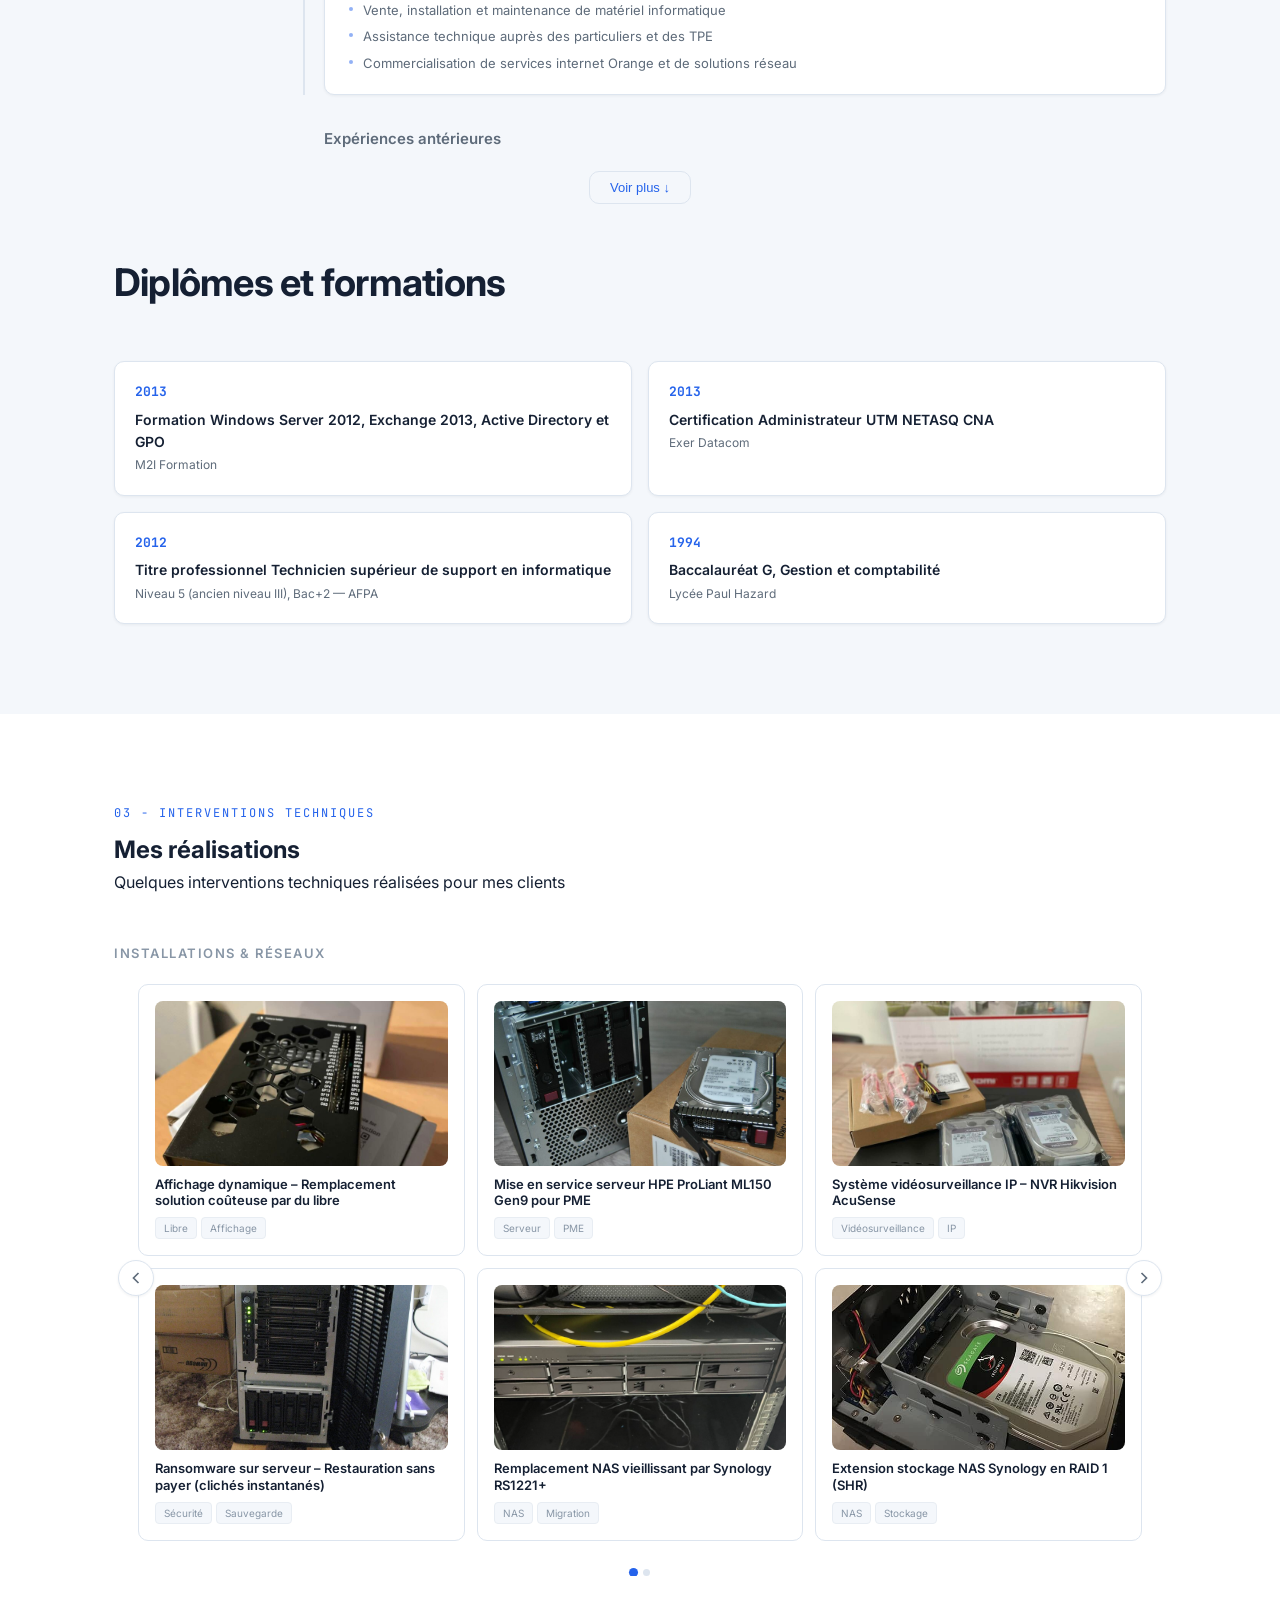
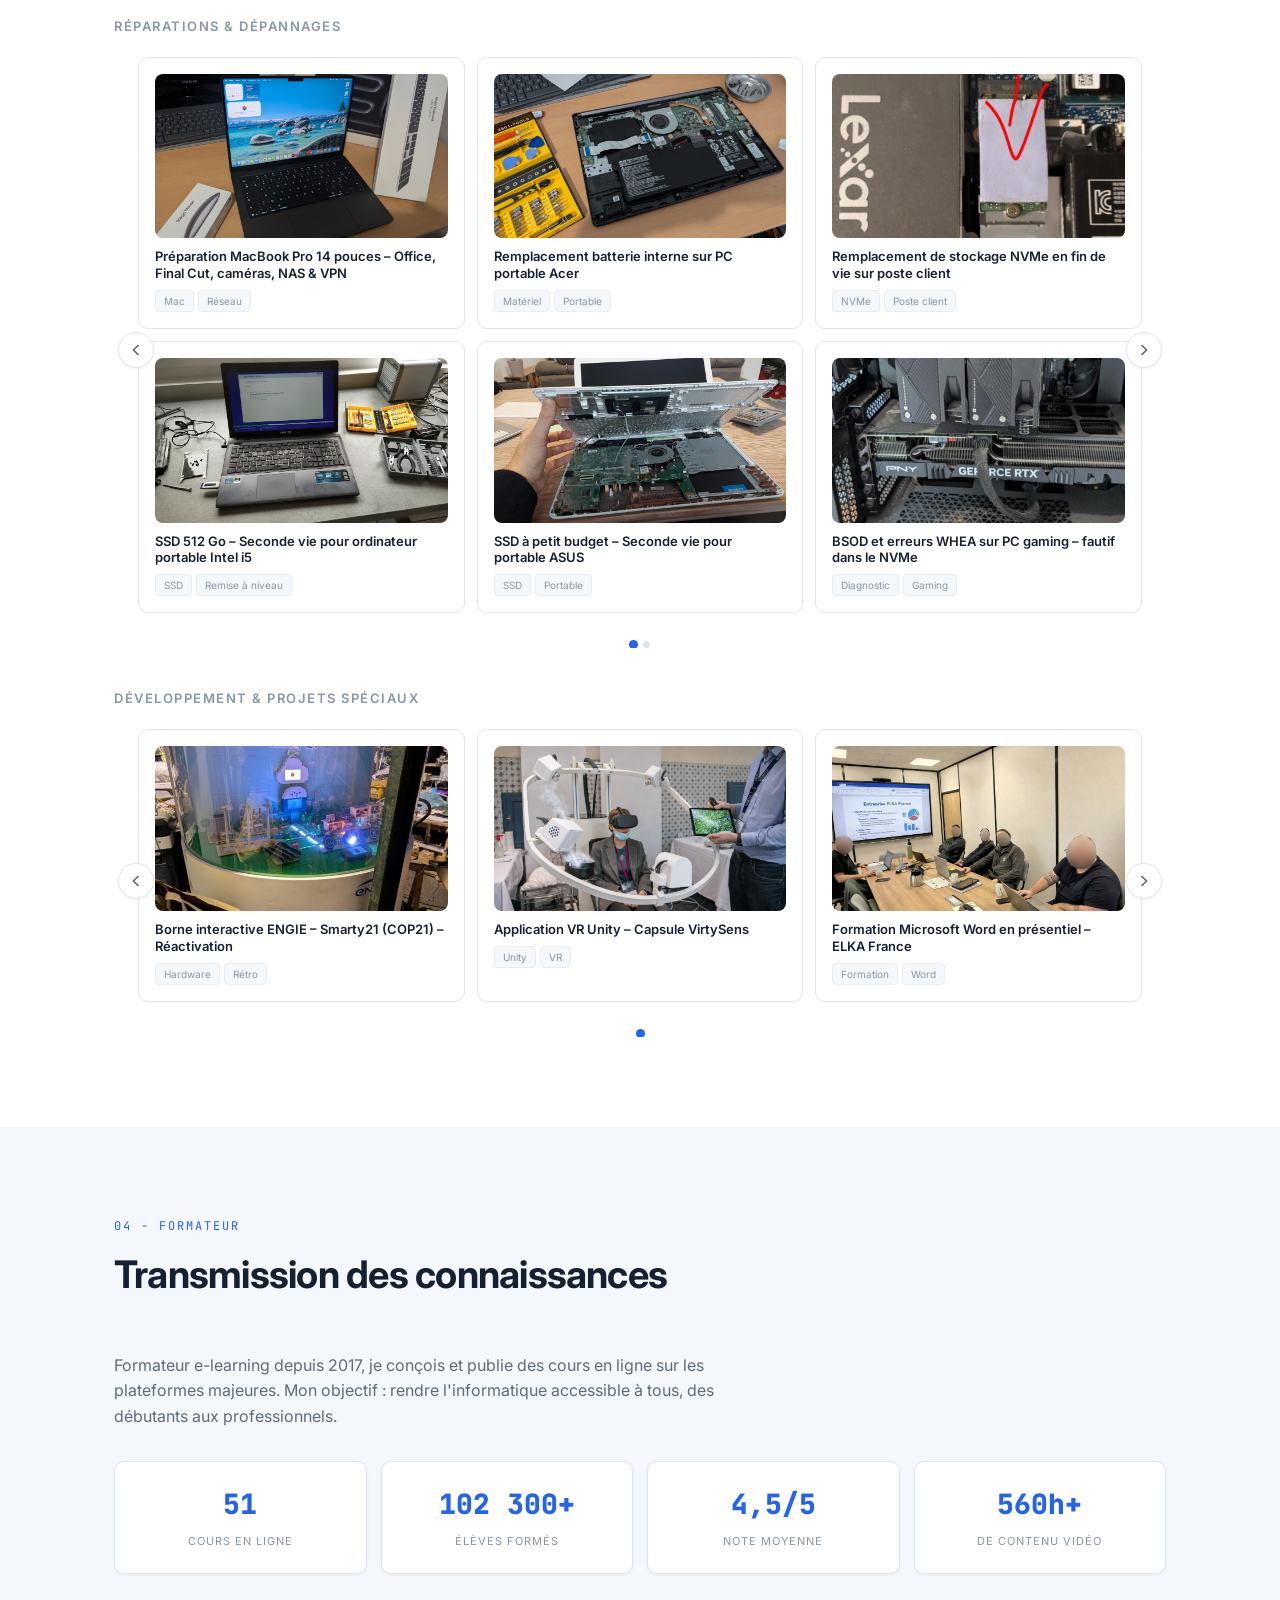
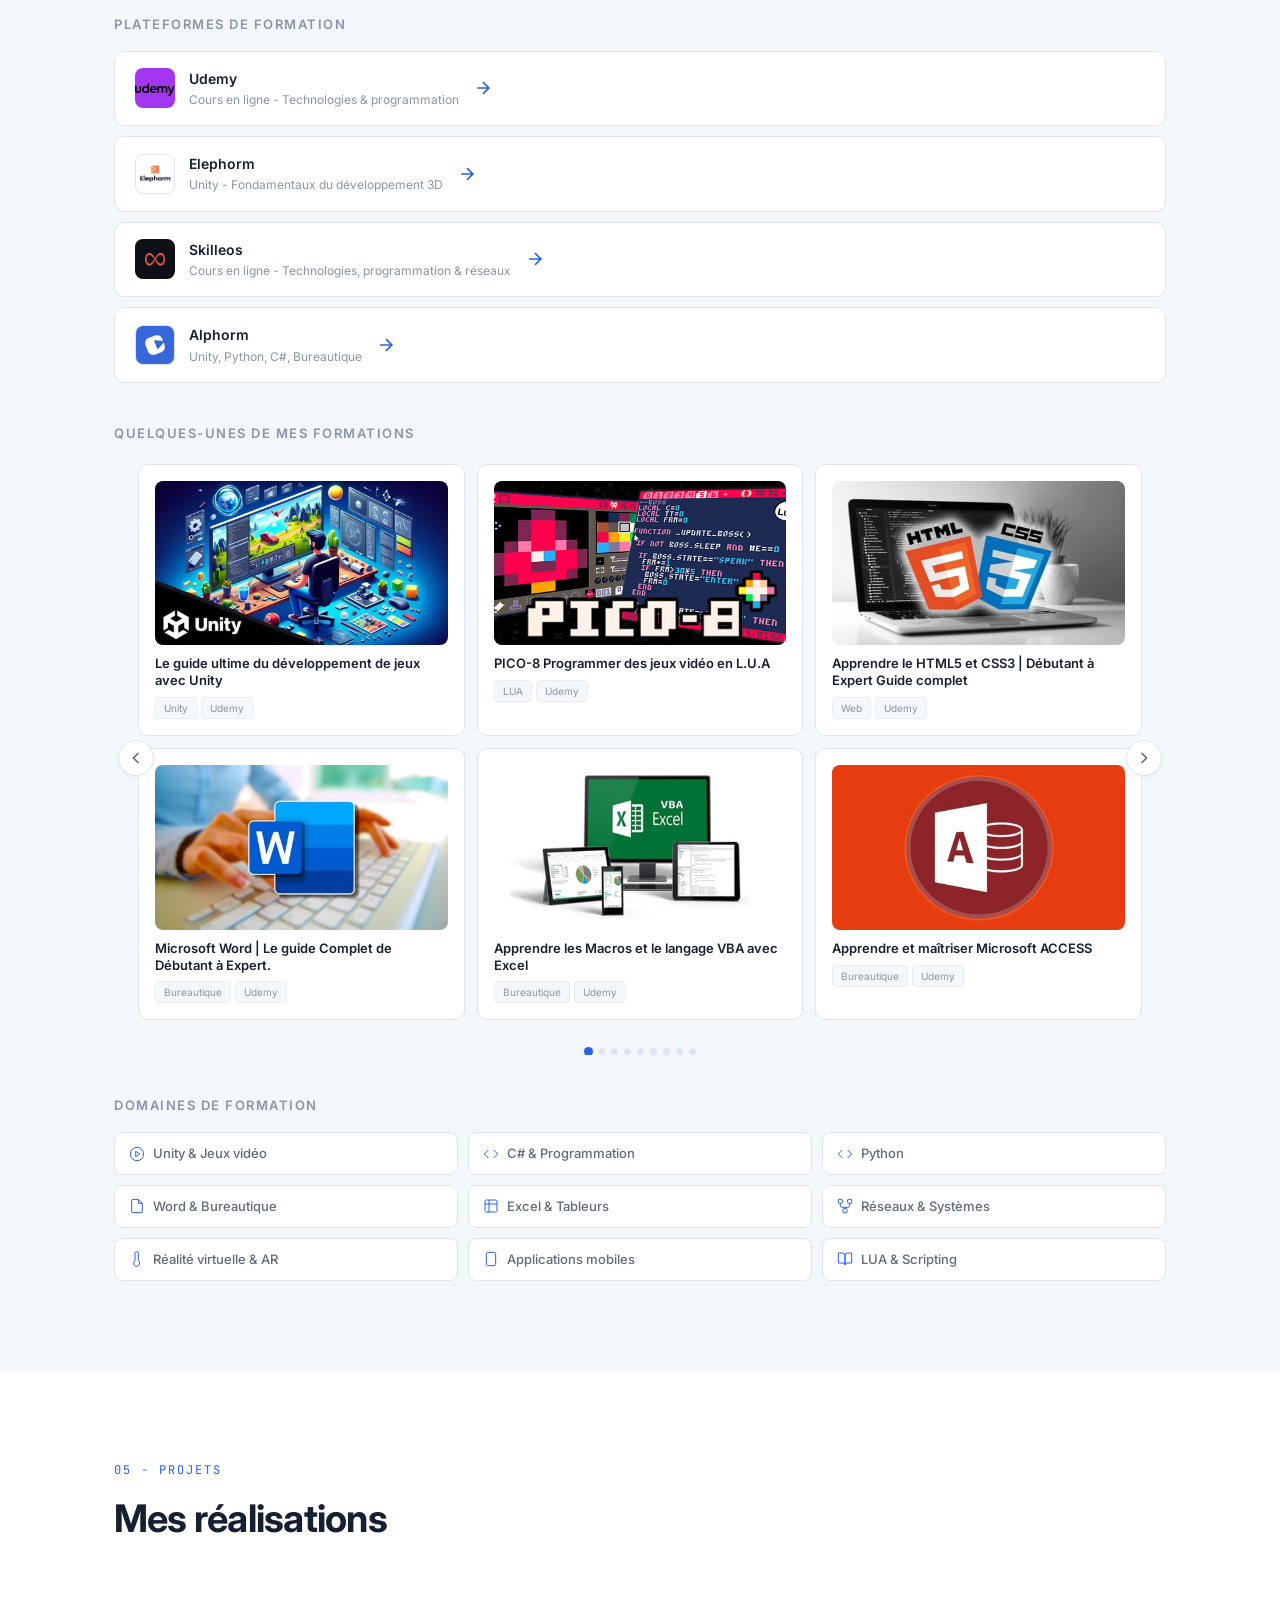
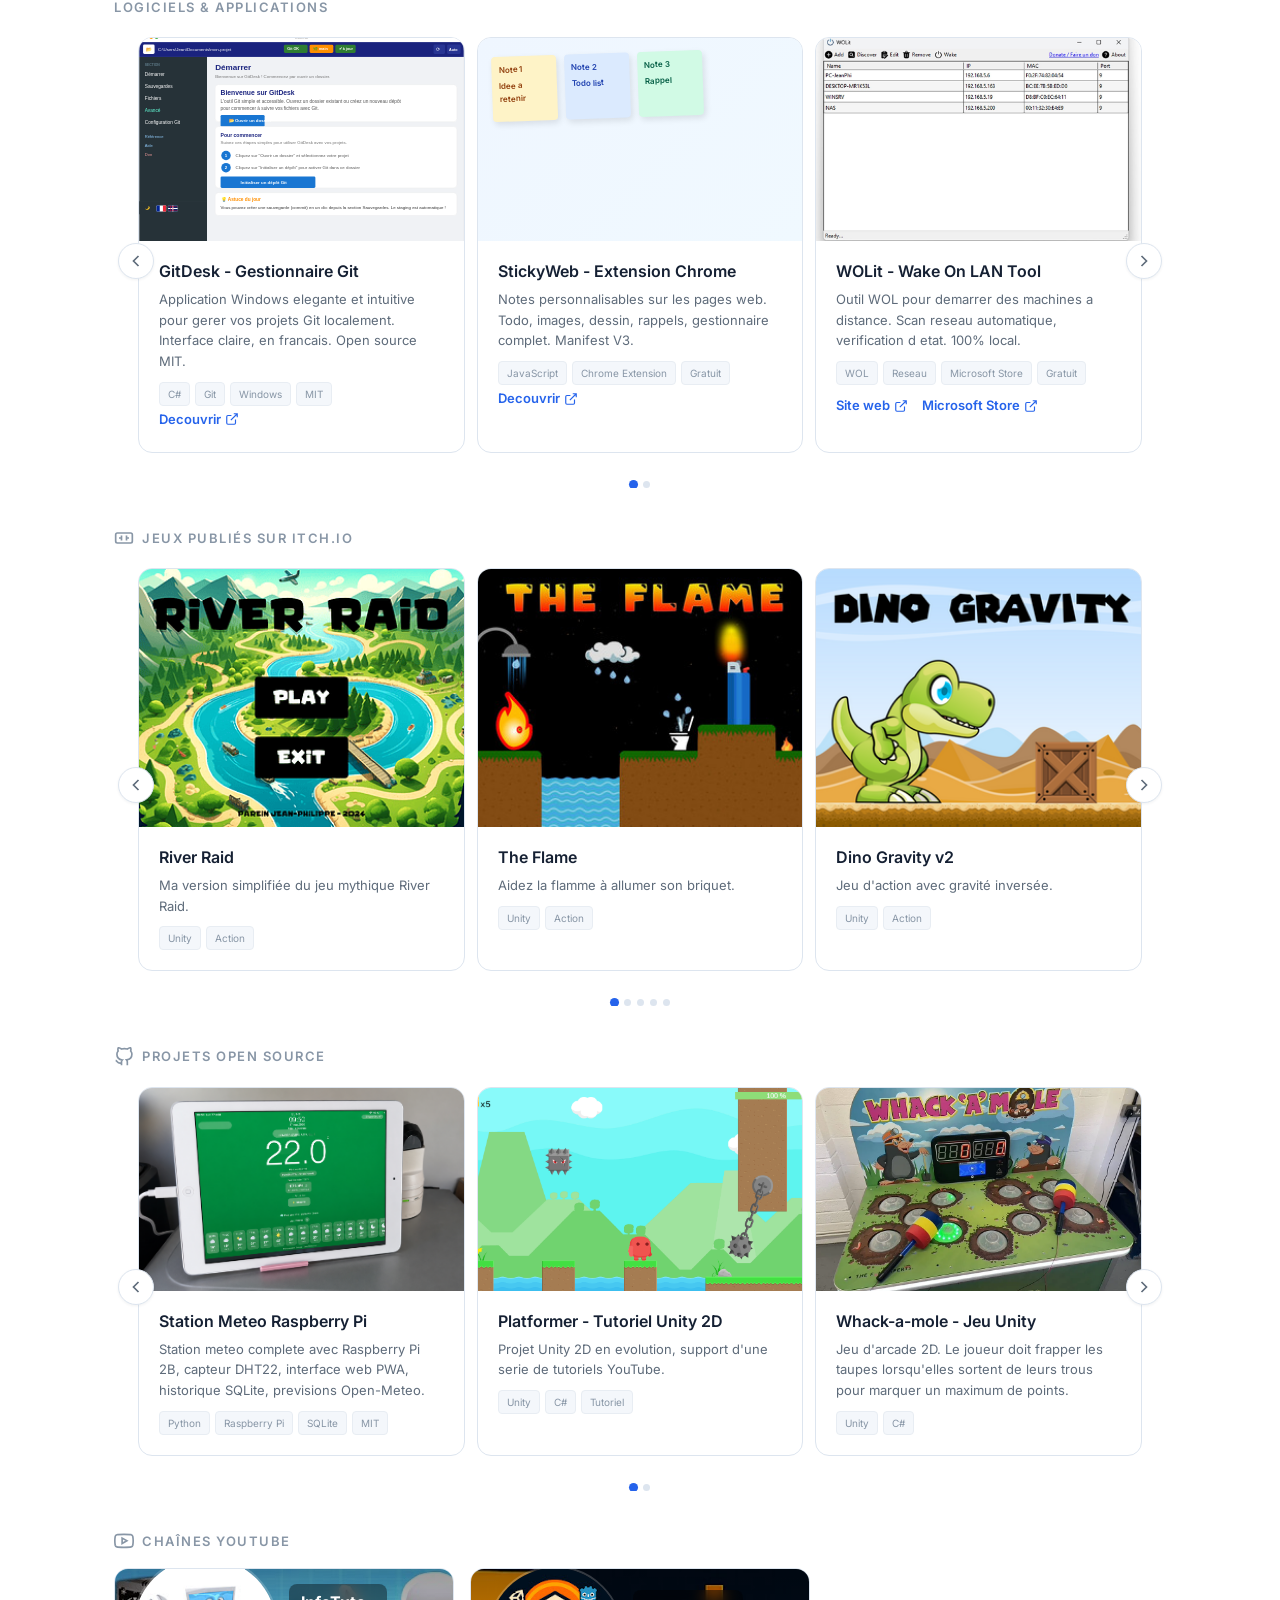
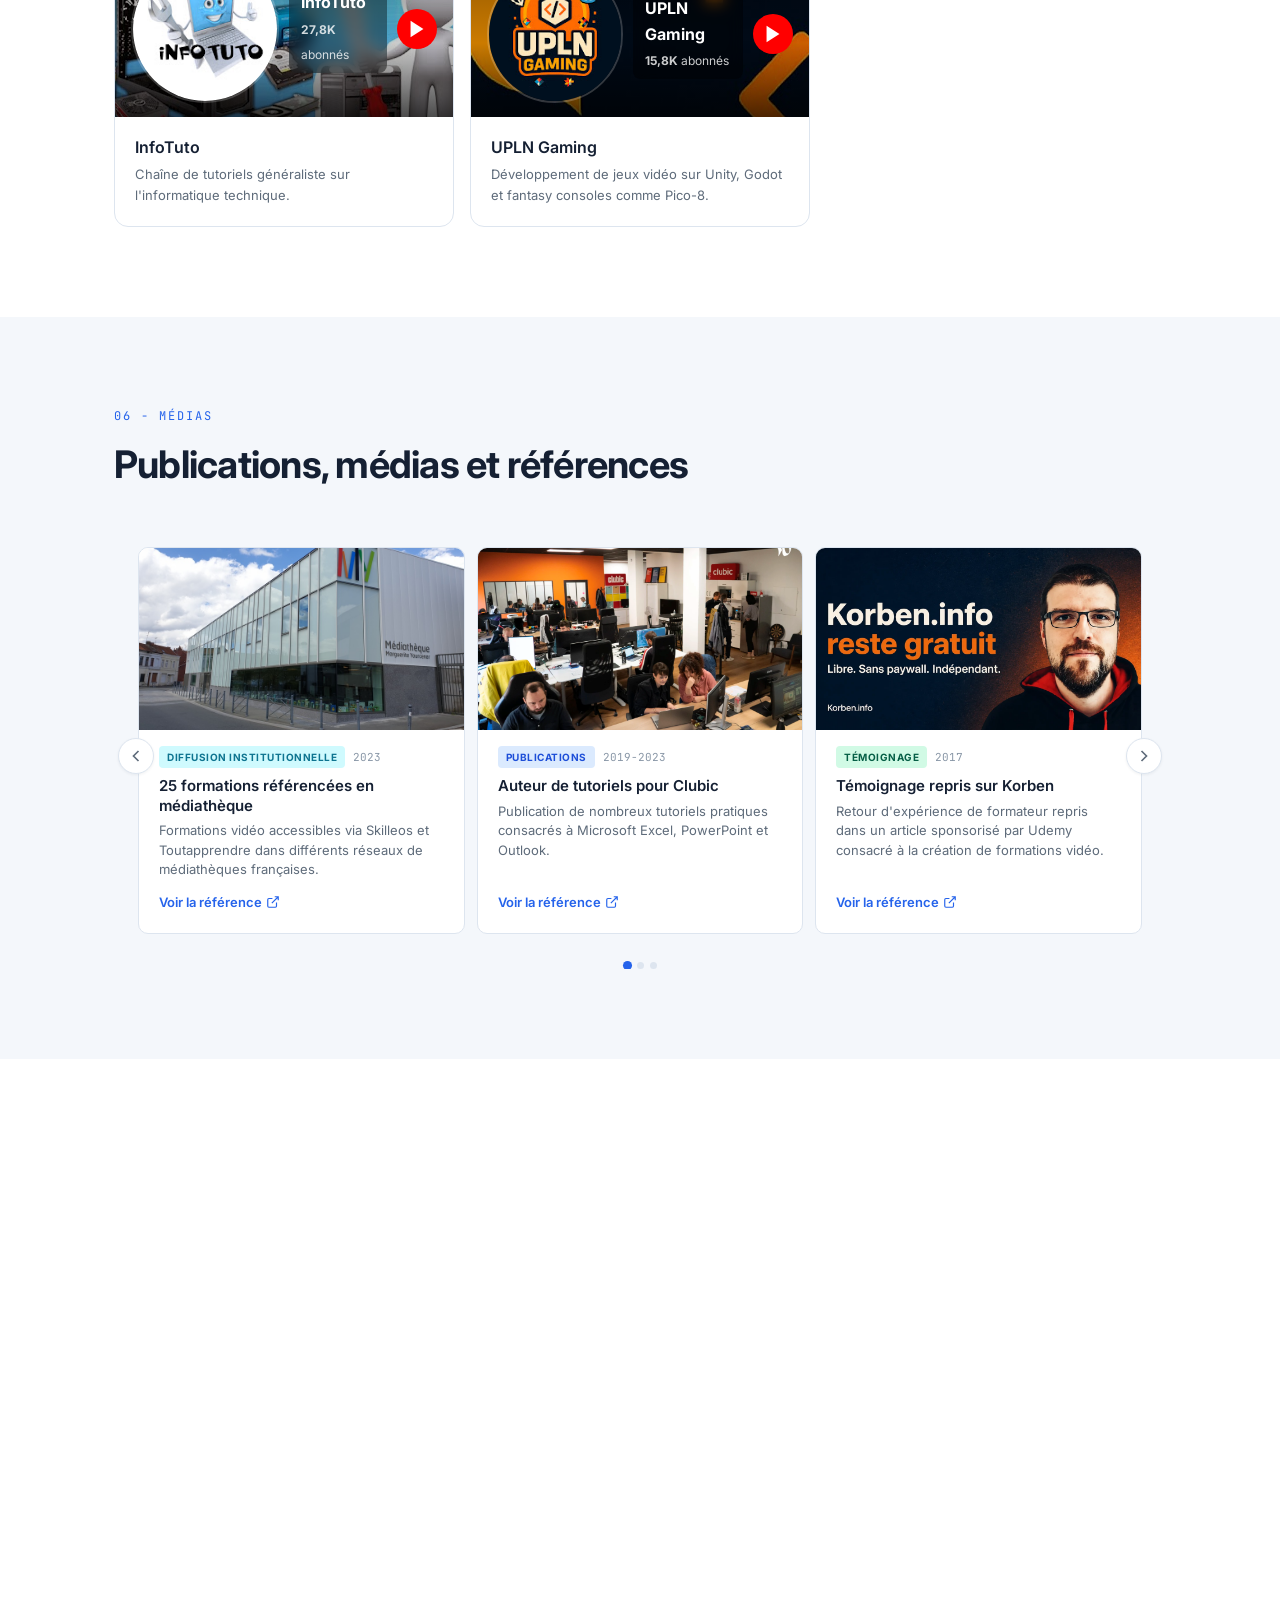
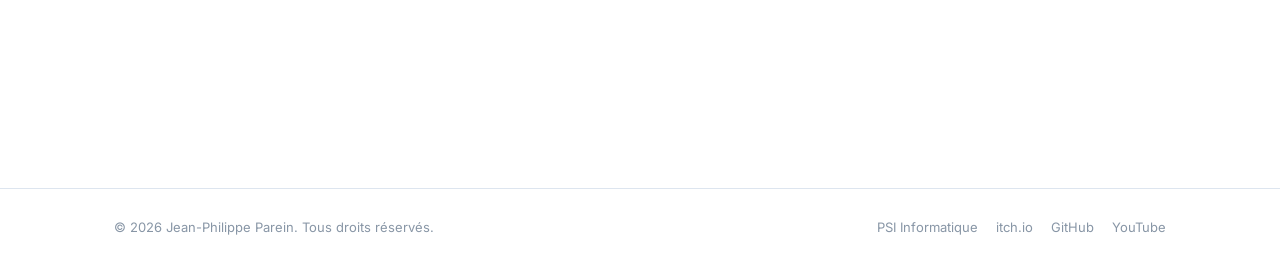
==== commit fbf2d371: "Add files via upload" ====
--- a/index.html
+++ b/index.html
@@ -5,10 +5,23 @@
   <meta name="viewport" content="width=device-width, initial-scale=1.0">
   <title>Jean-Philippe Parein - Portfolio</title>
   <meta name="description" content="Portfolio de Jean-Philippe Parein - Technicien informatique & réseau, formateur, développeur. Je connecte les systèmes, le code et les connaissances.">
+  <!-- Open Graph / Facebook -->
+  <meta property="og:type" content="website">
+  <meta property="og:url" content="https://jpparein.github.io/">
+  <meta property="og:title" content="Jean-Philippe Parein - Portfolio">
+  <meta property="og:description" content="Technicien informatique & réseau, formateur e-learning, développeur. Je connecte les systèmes, le code et les connaissances.">
+  <meta property="og:image" content="https://jpparein.github.io/img/og_preview.png">
+  <!-- Twitter -->
+  <meta name="twitter:card" content="summary_large_image">
+  <meta name="twitter:title" content="Jean-Philippe Parein - Portfolio">
+  <meta name="twitter:description" content="Technicien informatique & réseau, formateur e-learning, développeur.">
+  <meta name="twitter:image" content="https://jpparein.github.io/img/og_preview.png">
   <link rel="preconnect" href="https://fonts.googleapis.com">
   <link rel="preconnect" href="https://fonts.gstatic.com" crossorigin>
   <link href="https://fonts.googleapis.com/css2?family=Inter:wght@300;400;500;600;700;800&family=JetBrains+Mono:wght@400;500&display=swap" rel="stylesheet">
   <link rel="stylesheet" href="styles.css">
+  <link rel="icon" href="favicon.png" type="image/png">
+  <link rel="apple-touch-icon" href="apple-touch-icon.png">
 </head>
 <body>
   <!-- Navigation -->
--- a/styles.css
+++ b/styles.css
@@ -1768,6 +1768,7 @@
   }
   .carousel-page {
     display: none;
+    grid-template-columns: 1fr;
   }
   .carousel-page.active {
     display: grid !important;
@@ -1777,6 +1778,9 @@
     grid-template-columns: repeat(2, 1fr);
   }
   .contact-grid {
+    grid-template-columns: 1fr;
+  }
+  .form-row {
     grid-template-columns: 1fr;
   }
   .contact-links {
@@ -1790,13 +1794,6 @@
 }
 
 @media (max-width: 480px) {
-  .carousel-page {
-    grid-template-columns: repeat(2, 1fr);
-  }
-  #intervention-carousel-3 .carousel-page.active {
-    grid-template-columns: 1fr;
-    gap: 10px;
-  }
   .projects-grid-youtube {
     grid-template-columns: repeat(2, 1fr);
   }
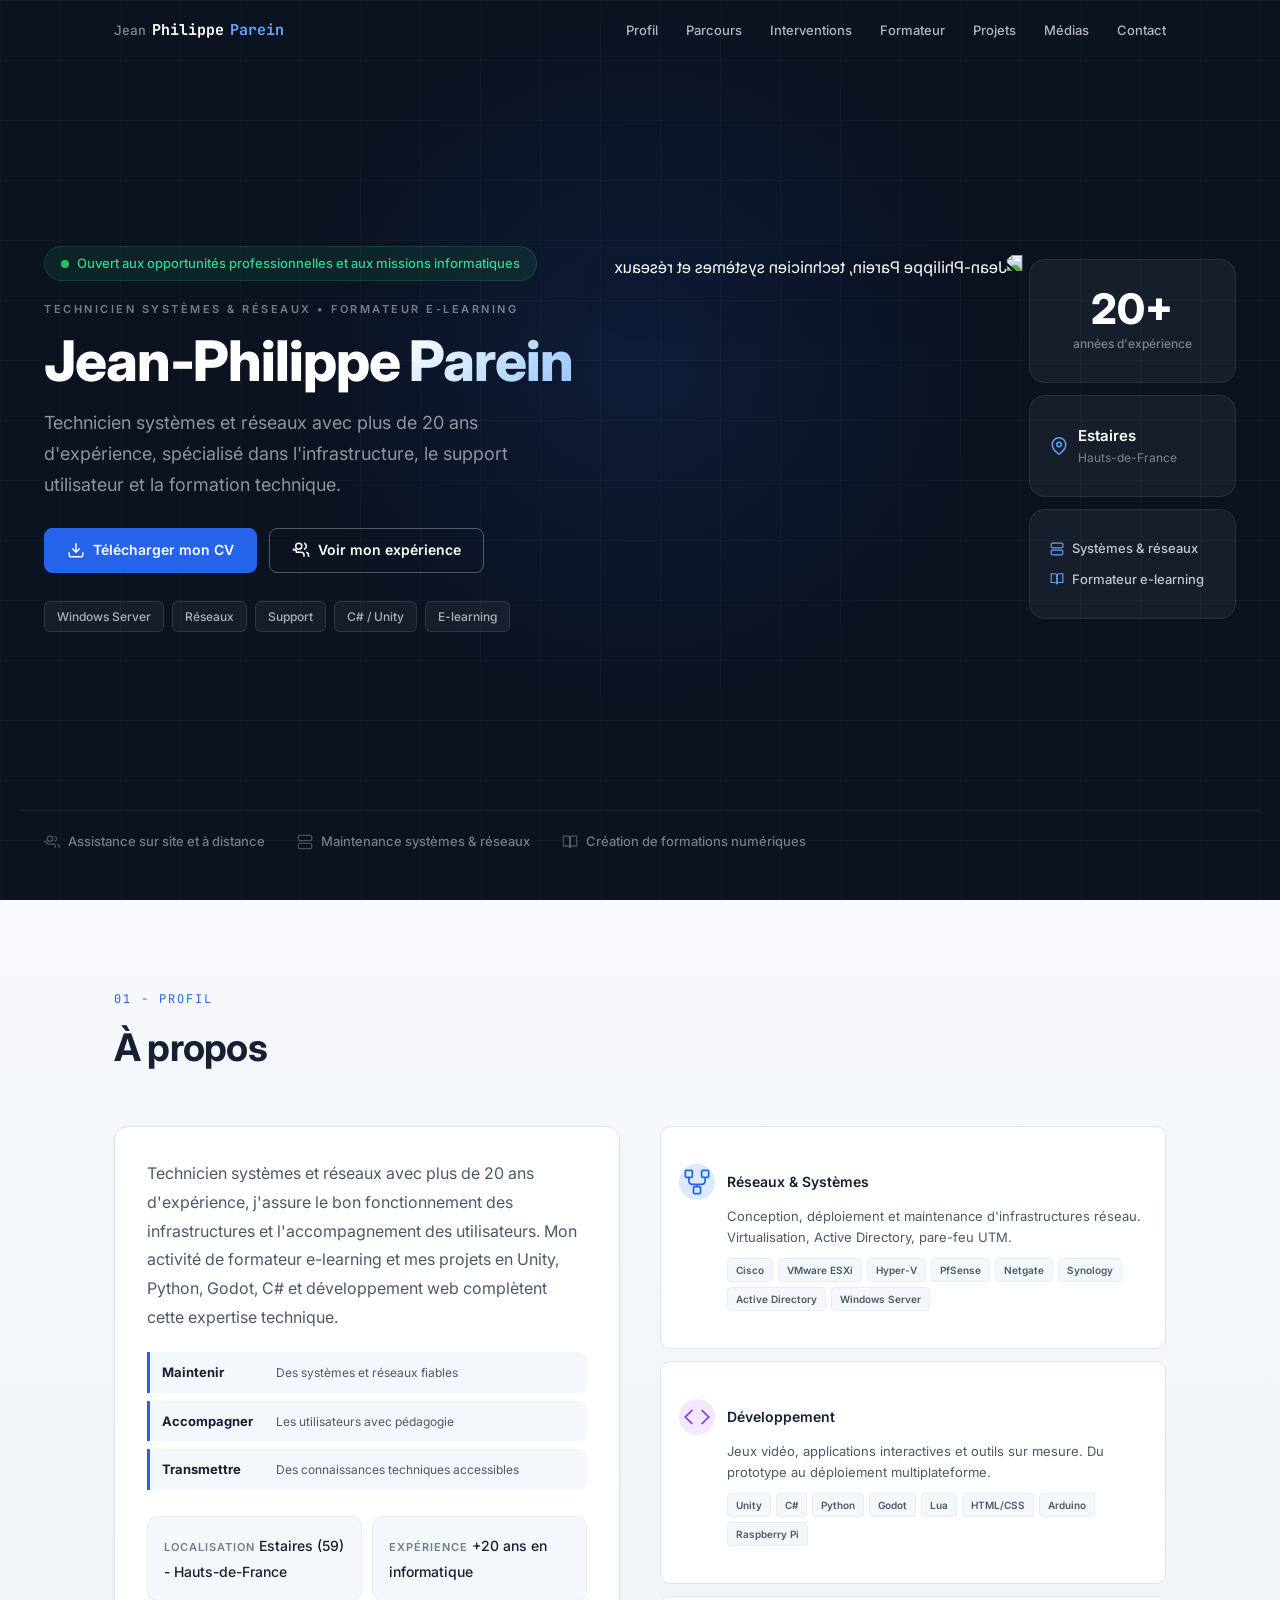
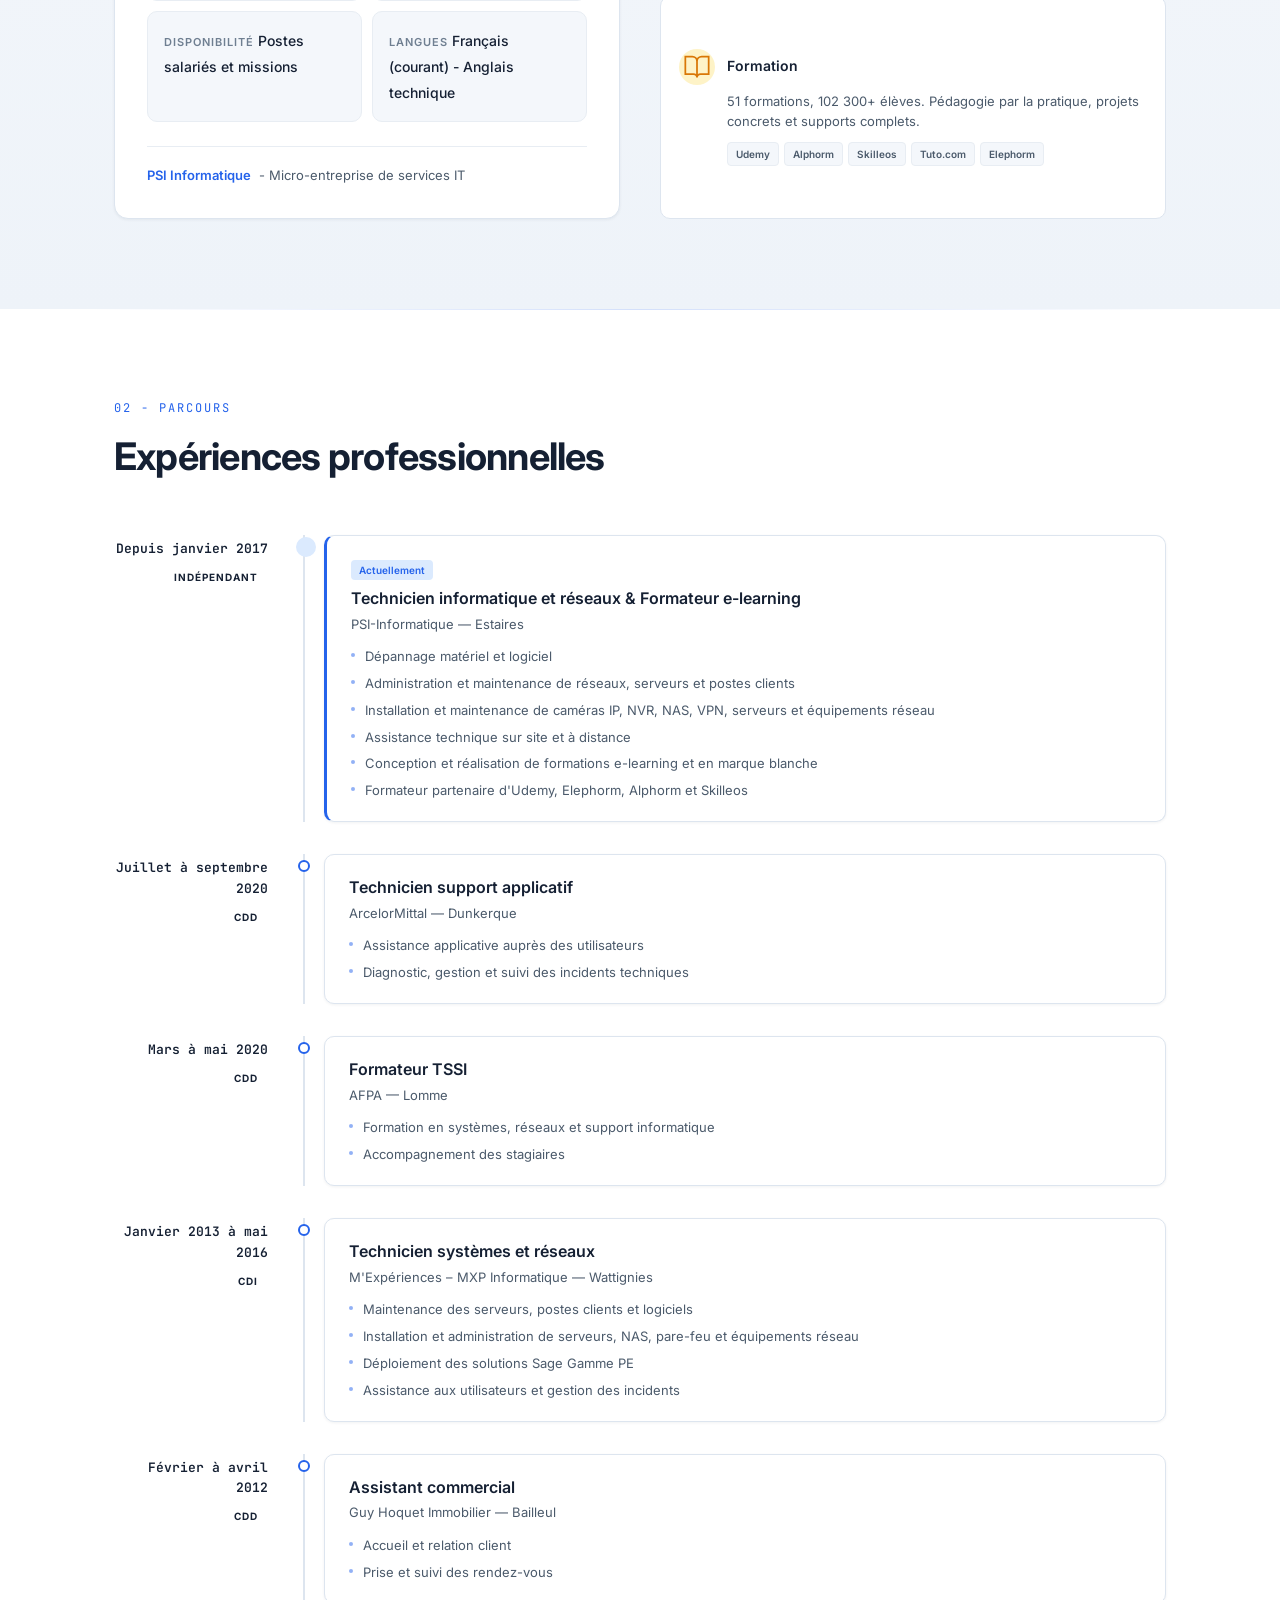
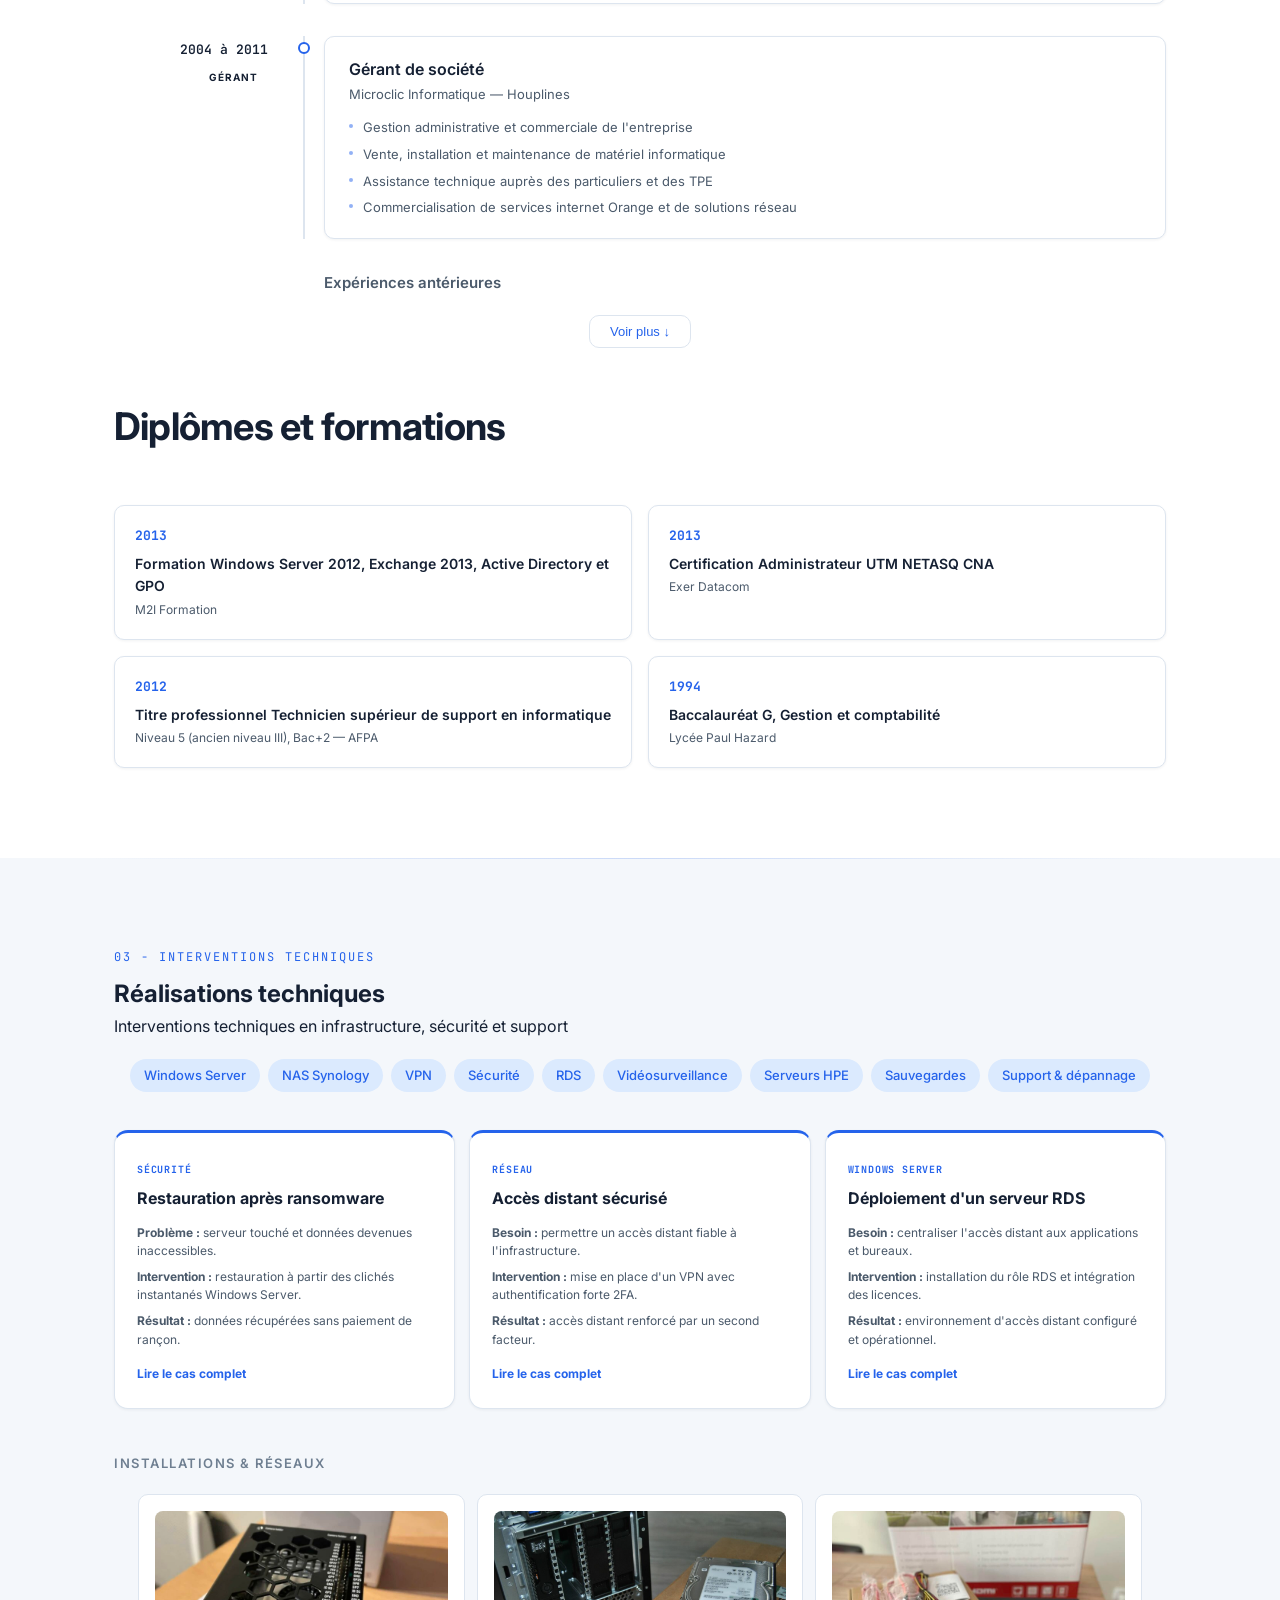
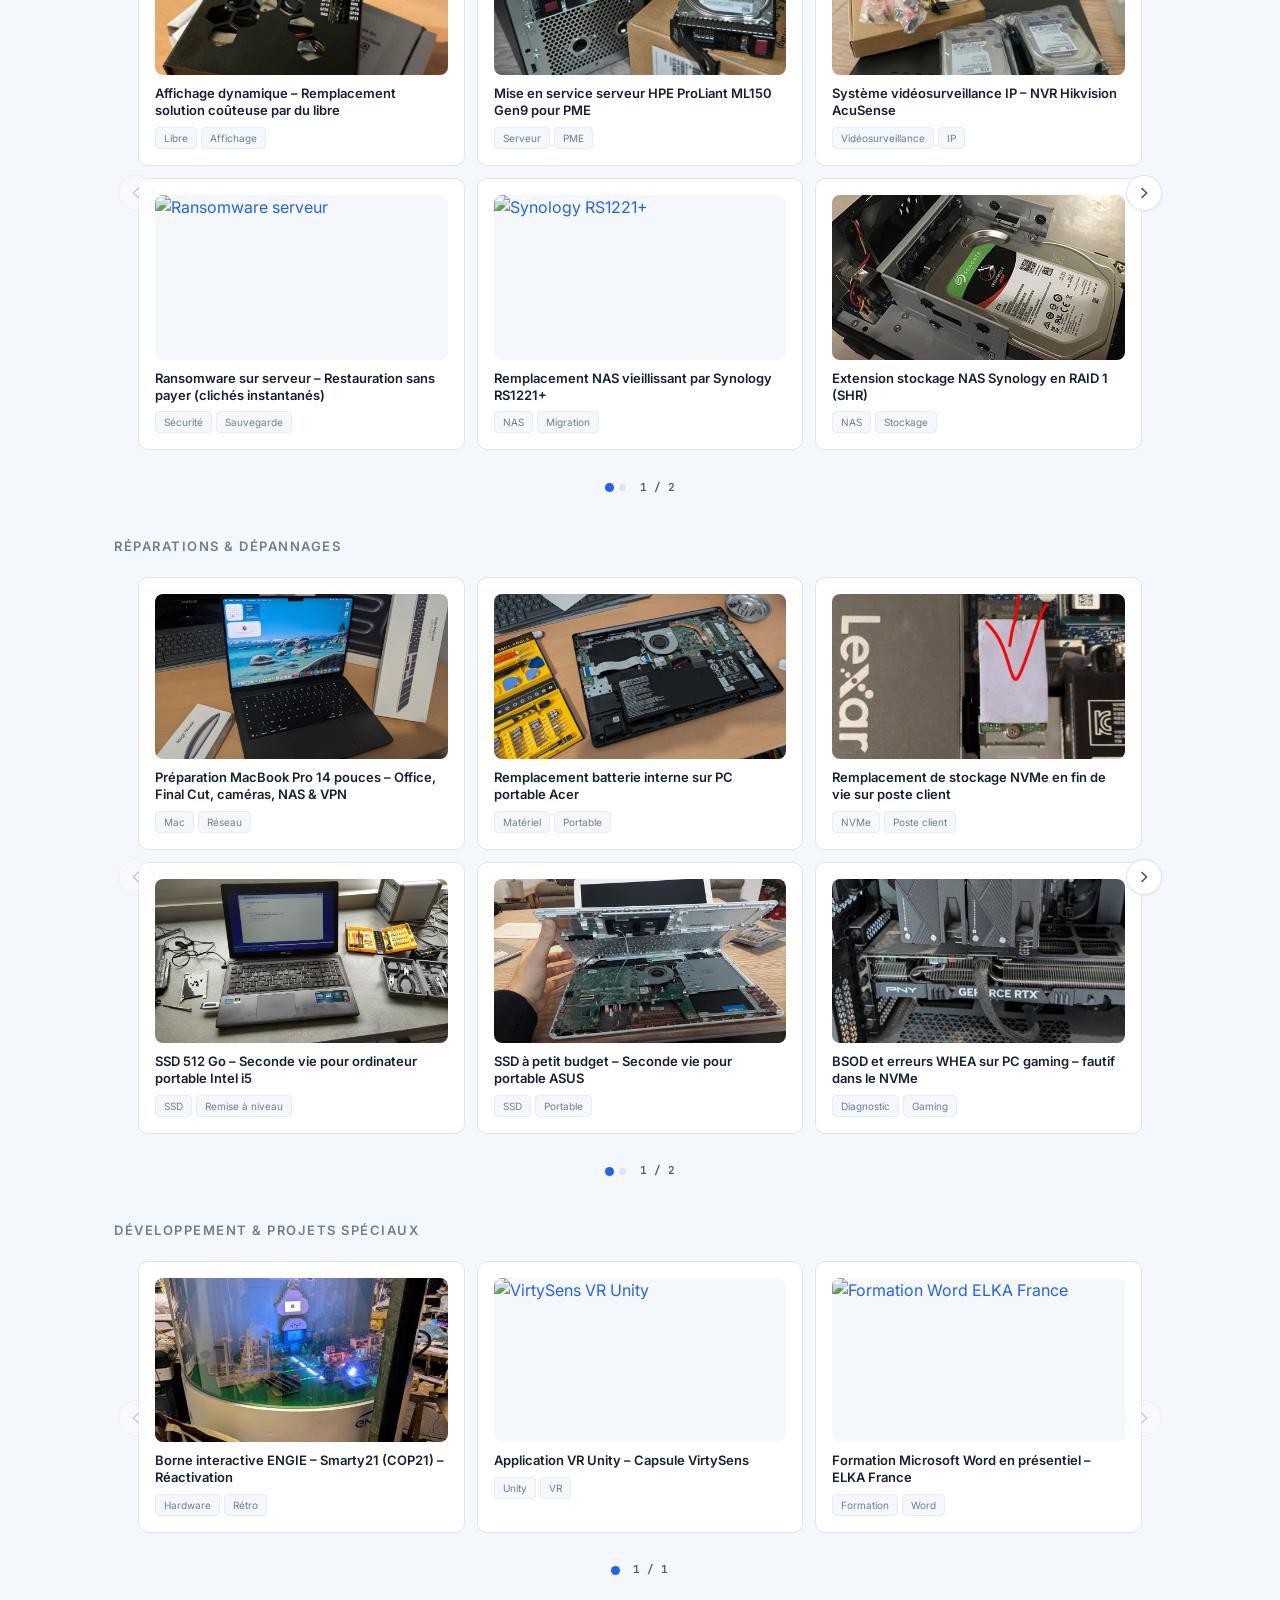
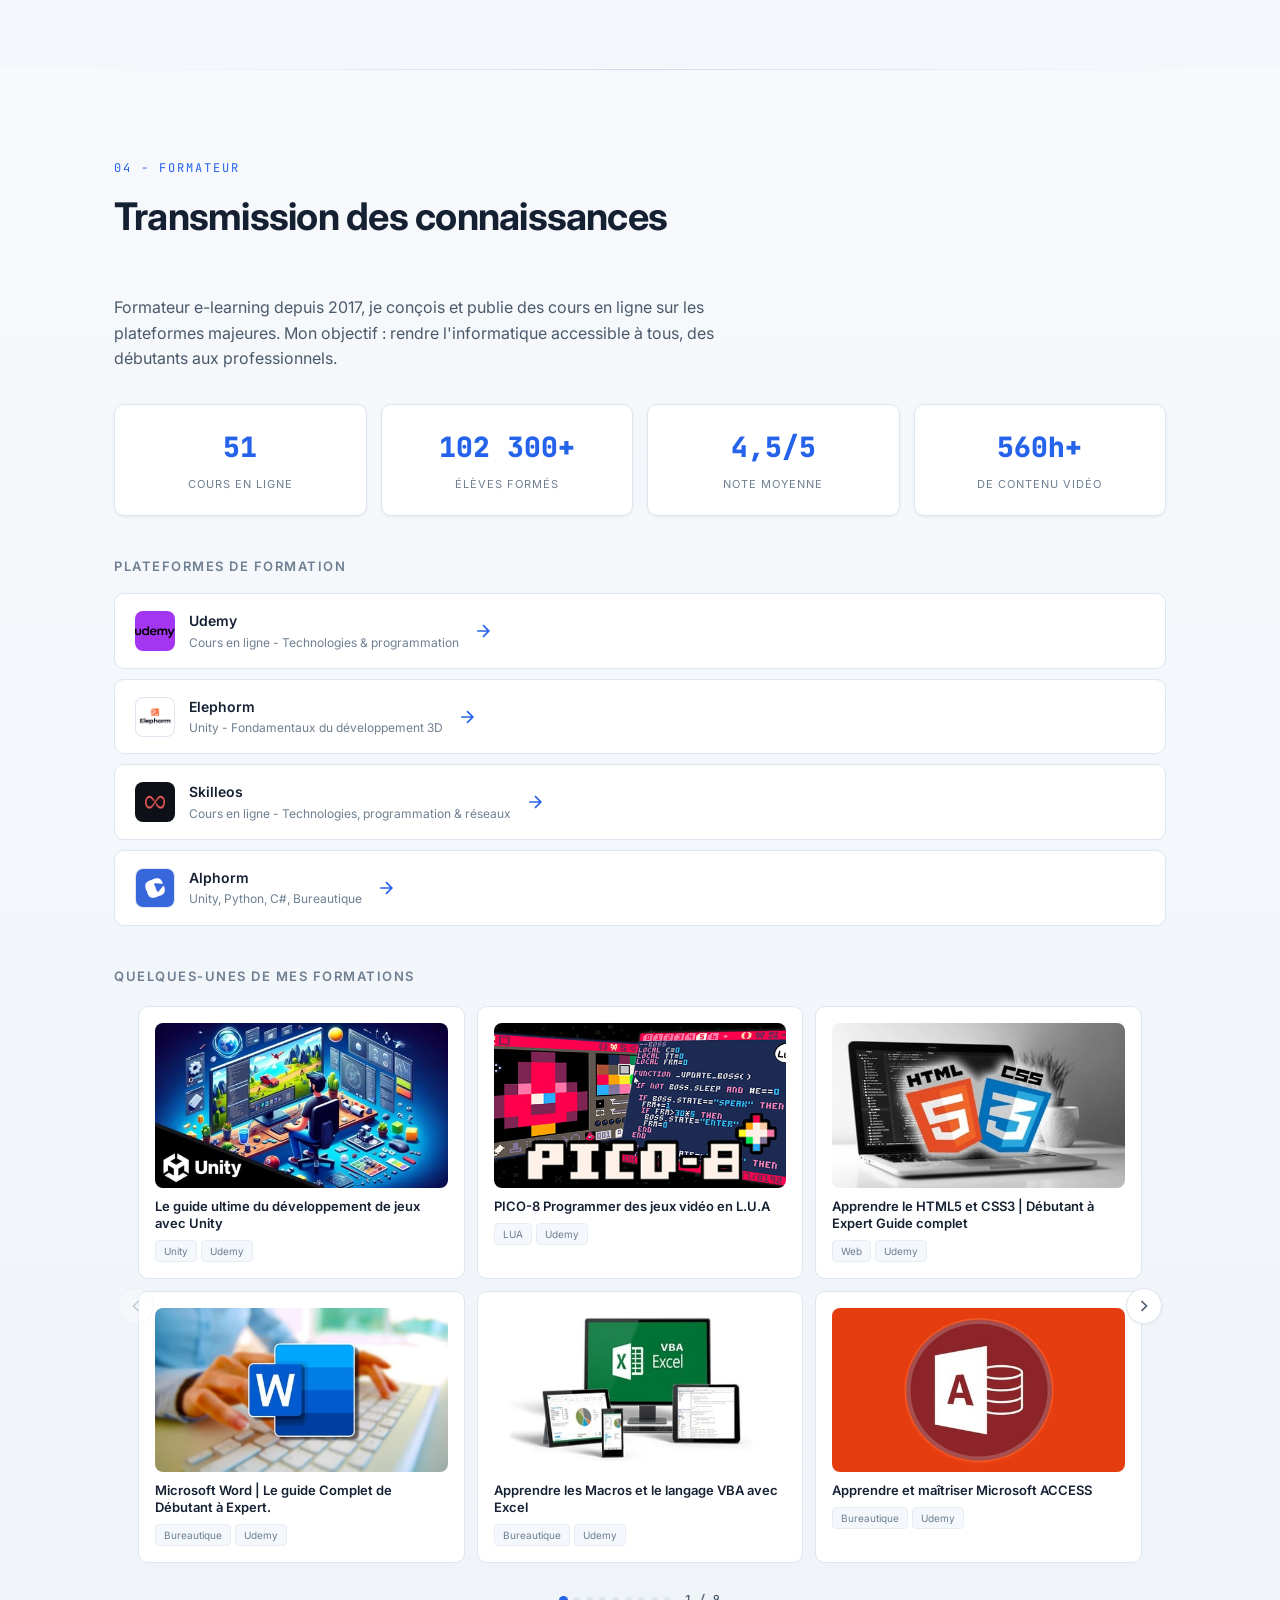
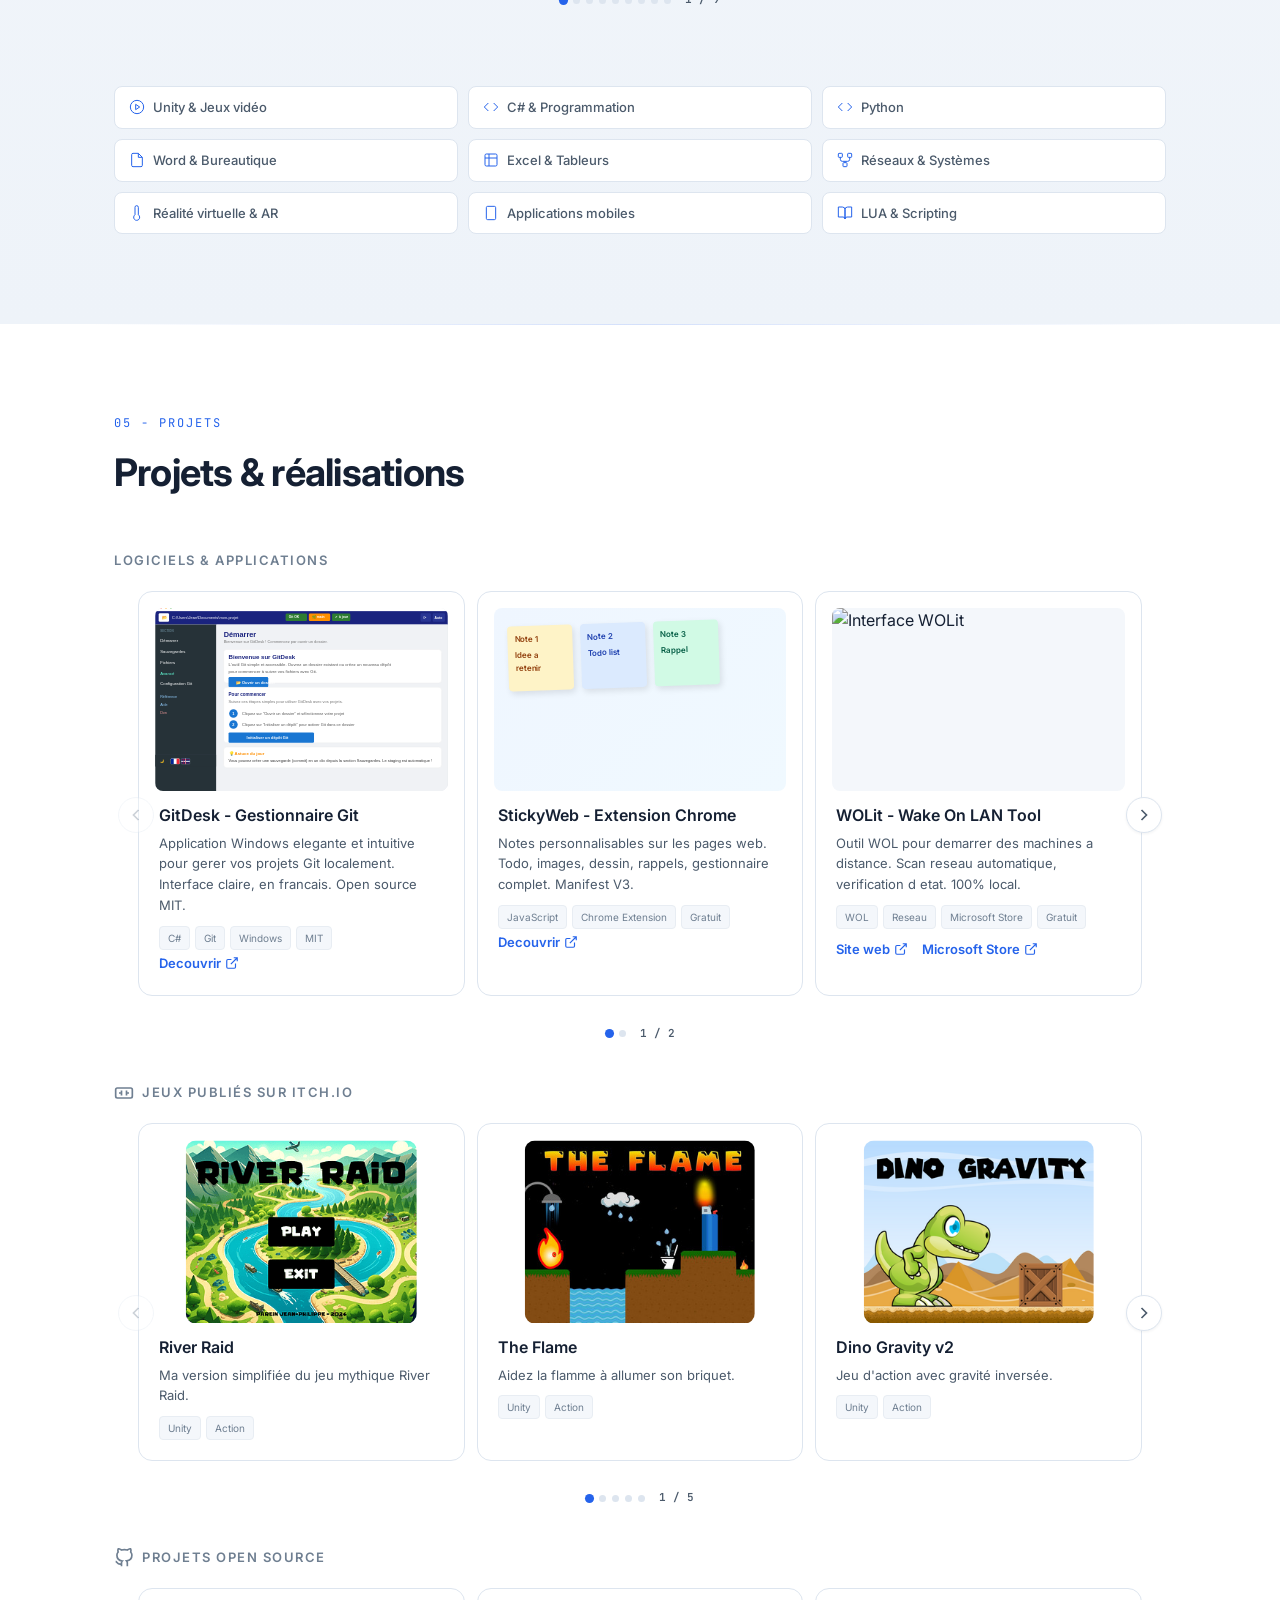
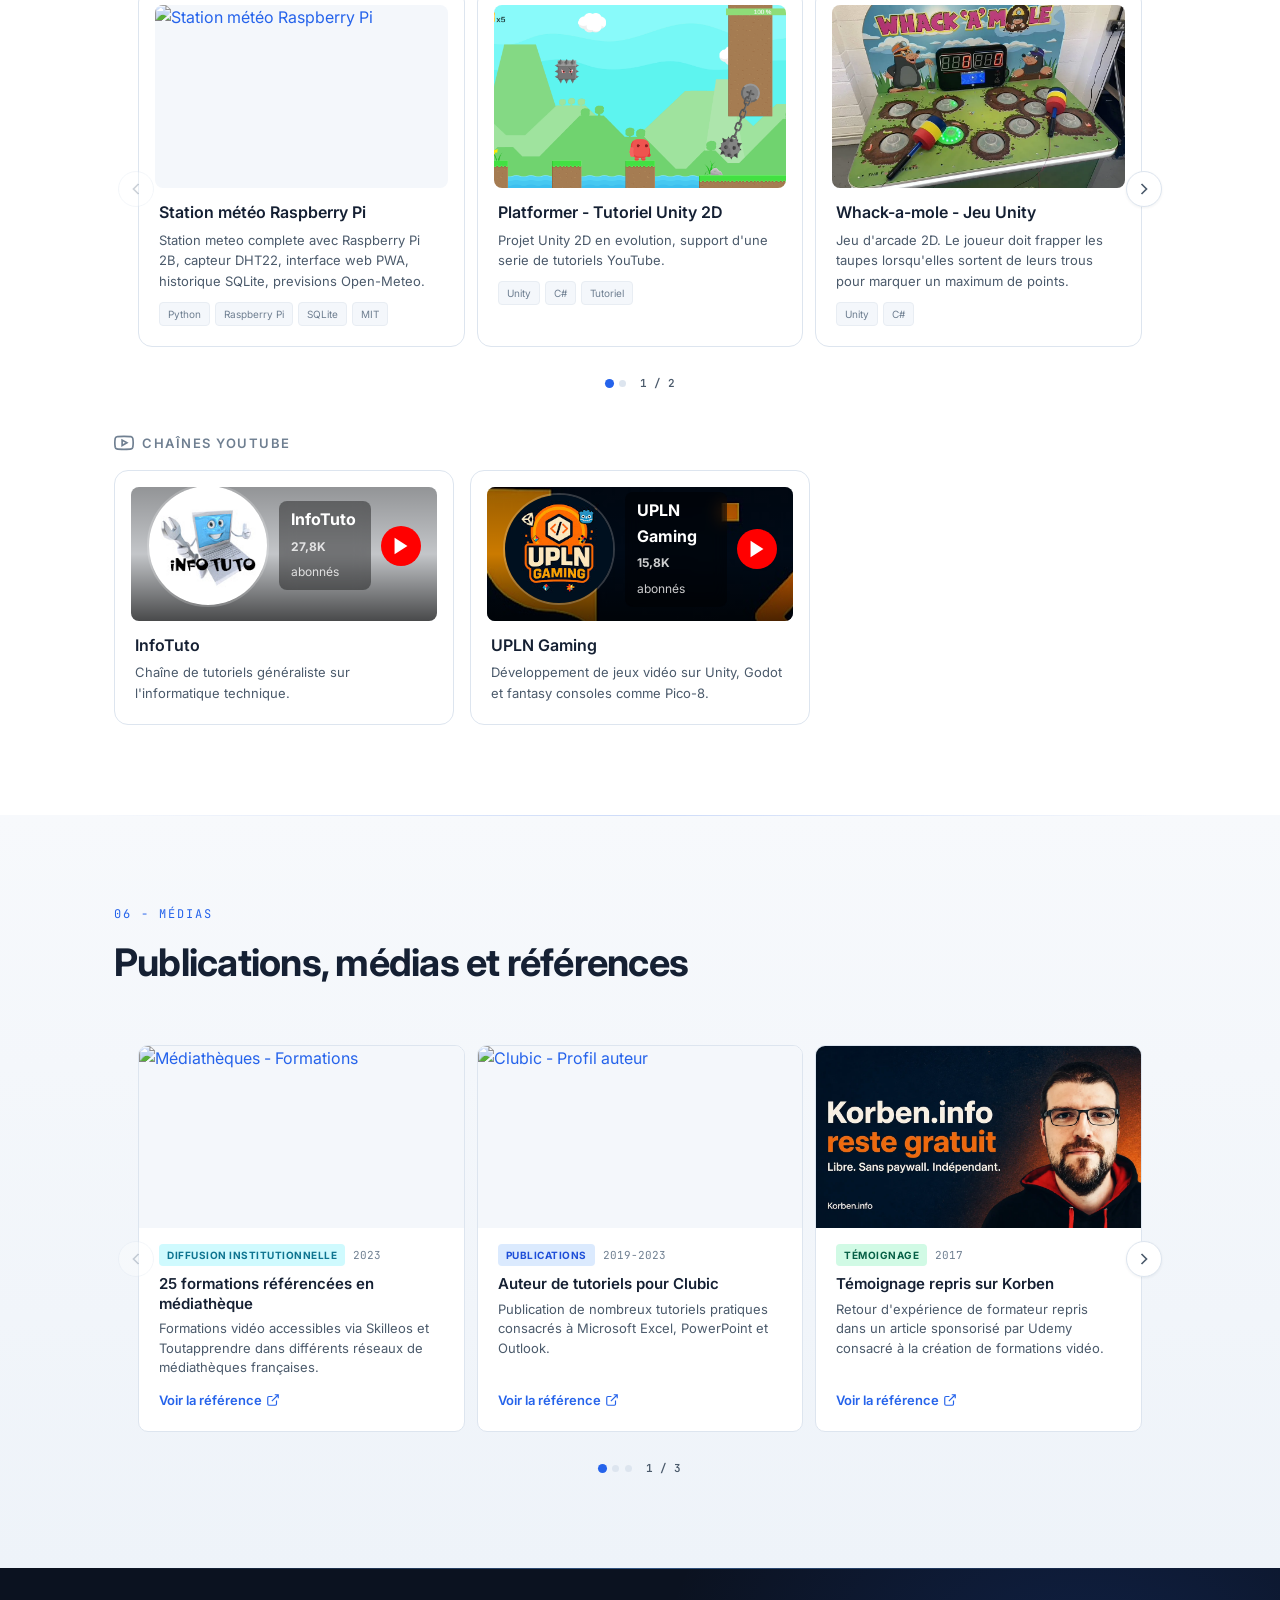
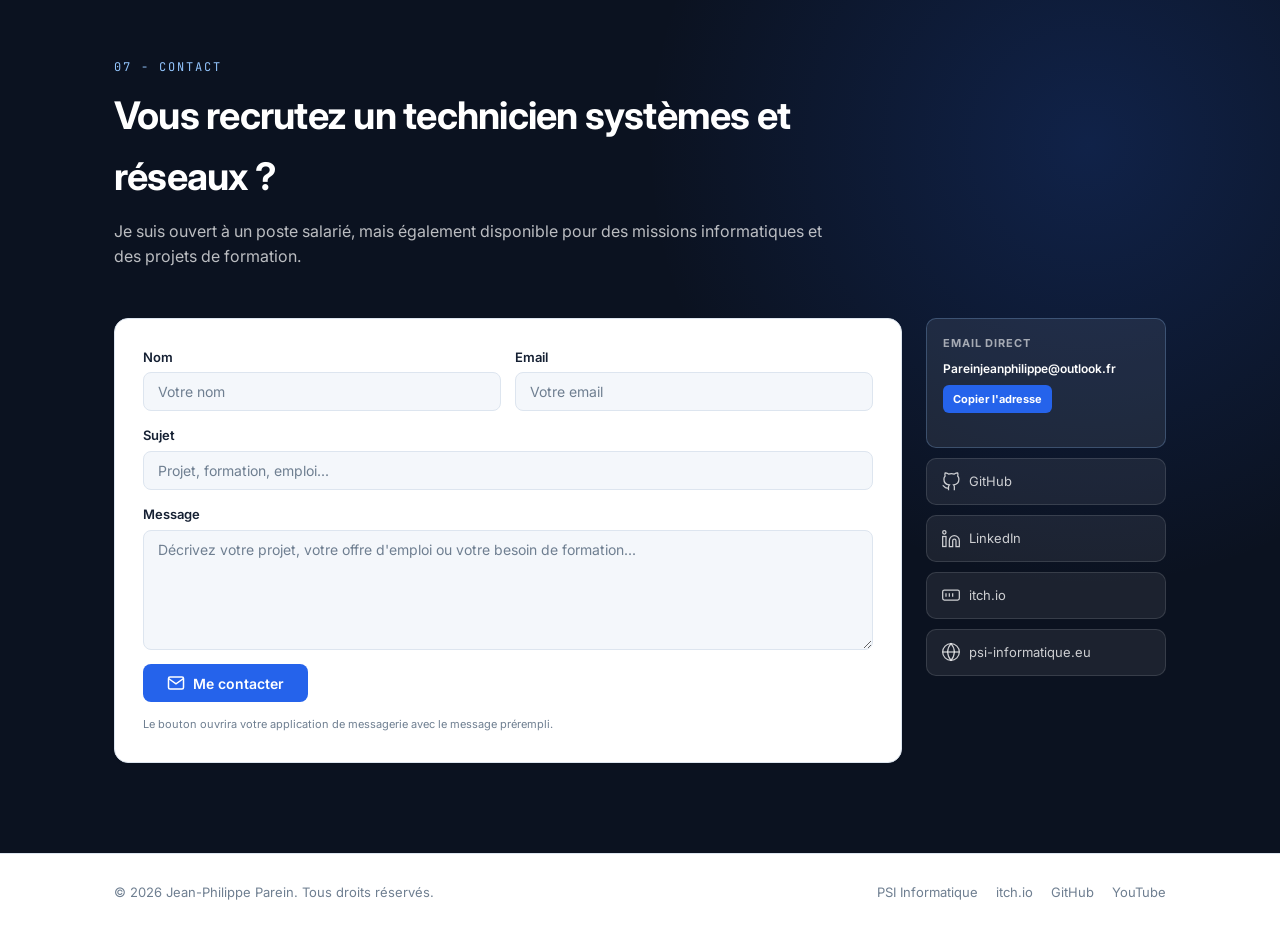
==== commit 1cec2973: "Add files via upload" ====
--- a/index.html
+++ b/index.html
@@ -4,24 +4,49 @@
   <meta charset="UTF-8">
   <meta name="viewport" content="width=device-width, initial-scale=1.0">
   <title>Jean-Philippe Parein - Portfolio</title>
-  <meta name="description" content="Portfolio de Jean-Philippe Parein - Technicien informatique & réseau, formateur, développeur. Je connecte les systèmes, le code et les connaissances.">
+  <meta name="description" content="Portfolio de Jean-Philippe Parein - Technicien systèmes & réseaux, formateur e-learning. Infrastructure, support, administration et formation.">
+  <meta name="theme-color" content="#0B1220">
+  <link rel="canonical" href="https://jpparein.github.io/">
   <!-- Open Graph / Facebook -->
   <meta property="og:type" content="website">
   <meta property="og:url" content="https://jpparein.github.io/">
   <meta property="og:title" content="Jean-Philippe Parein - Portfolio">
-  <meta property="og:description" content="Technicien informatique & réseau, formateur e-learning, développeur. Je connecte les systèmes, le code et les connaissances.">
-  <meta property="og:image" content="https://jpparein.github.io/img/og_preview.png">
+  <meta property="og:description" content="Technicien systèmes & réseaux, formateur e-learning. Infrastructure, support, administration et formation.">
+  <meta property="og:image" content="https://jpparein.github.io/img/og_preview.webp">
   <!-- Twitter -->
   <meta name="twitter:card" content="summary_large_image">
   <meta name="twitter:title" content="Jean-Philippe Parein - Portfolio">
-  <meta name="twitter:description" content="Technicien informatique & réseau, formateur e-learning, développeur.">
-  <meta name="twitter:image" content="https://jpparein.github.io/img/og_preview.png">
+  <meta name="twitter:description" content="Technicien systèmes & réseaux, formateur e-learning.">
+  <meta name="twitter:image" content="https://jpparein.github.io/img/og_preview.webp">
   <link rel="preconnect" href="https://fonts.googleapis.com">
   <link rel="preconnect" href="https://fonts.gstatic.com" crossorigin>
   <link href="https://fonts.googleapis.com/css2?family=Inter:wght@300;400;500;600;700;800&family=JetBrains+Mono:wght@400;500&display=swap" rel="stylesheet">
-  <link rel="stylesheet" href="styles.css">
+  <link rel="stylesheet" href="styles.css?v=20260828-13">
   <link rel="icon" href="favicon.png" type="image/png">
   <link rel="apple-touch-icon" href="apple-touch-icon.png">
+  <script type="application/ld+json">
+  {
+    "@context": "https://schema.org",
+    "@type": "Person",
+    "name": "Jean-Philippe Parein",
+    "url": "https://jpparein.github.io/",
+    "image": "https://jpparein.github.io/img/portrait-jean-philippe.webp",
+    "jobTitle": "Technicien systèmes et réseaux et formateur e-learning",
+    "address": {
+      "@type": "PostalAddress",
+      "addressLocality": "Estaires",
+      "addressRegion": "Hauts-de-France",
+      "addressCountry": "FR"
+    },
+    "sameAs": [
+      "https://github.com/jpparein",
+      "https://linkedin.com/in/jean-philippe-parein",
+      "https://www.udemy.com/user/parein-jean-philippe/",
+      "https://psi-informatique.eu/"
+    ],
+    "knowsAbout": ["Windows Server", "Réseaux informatiques", "Support utilisateur", "Active Directory", "Formation e-learning", "Unity", "Python"]
+  }
+  </script>
 </head>
 <body>
   <!-- Navigation -->
@@ -52,7 +77,7 @@
       <div class="hero-text" data-animate="fade-up">
         <div class="hero-badge">
           <span class="dot"></span>
-          Disponible pour de nouvelles opportunités
+          Ouvert aux opportunités professionnelles et aux missions informatiques
         </div>
         <p class="hero-eyebrow">Technicien systèmes & réseaux • Formateur e-learning</p>
         <h1 class="hero-title">
@@ -60,16 +85,16 @@
           <span class="hero-title-accent">Parein</span>
         </h1>
         <p class="hero-tagline">
-          Technicien systèmes et réseaux, formateur e-learning et développeur. J'assure le dépannage, la maintenance et la continuité des systèmes tout en transformant mon expertise technique en formations claires et accessibles.
+          Technicien systèmes et réseaux avec plus de 20 ans d'expérience, spécialisé dans l'infrastructure, le support utilisateur et la formation technique.
         </p>
         <div class="hero-actions">
-          <a href="#experience" class="btn btn-primary">
-            <svg width="18" height="18" viewBox="0 0 24 24" fill="none" stroke="currentColor" stroke-width="2"><path d="M16 21v-2a4 4 0 00-4-4H6a4 4 0 00-4-4v2"/><circle cx="9" cy="7" r="4"/><path d="M22 21v-2a4 4 0 00-3-3.87"/><path d="M16 3.13a4 4 0 010 7.75"/></svg>
-            Voir mon parcours
-          </a>
-          <a href="CV.pdf" download class="btn btn-outline">
+          <a href="CV.pdf" download class="btn btn-primary">
             <svg width="18" height="18" viewBox="0 0 24 24" fill="none" stroke="currentColor" stroke-width="2"><path d="M21 15v4a2 2 0 01-2 2H5a2 2 0 01-2-2v-4"/><polyline points="7 10 12 15 17 10"/><line x1="12" y1="15" x2="12" y2="3"/></svg>
             Télécharger mon CV
+          </a>
+          <a href="#experience" class="btn btn-outline">
+            <svg width="18" height="18" viewBox="0 0 24 24" fill="none" stroke="currentColor" stroke-width="2"><path d="M16 21v-2a4 4 0 00-4-4H6a4 4 0 00-4-4v2"/><circle cx="9" cy="7" r="4"/><path d="M22 21v-2a4 4 0 00-3-3.87"/><path d="M16 3.13a4 4 0 010 7.75"/></svg>
+            Voir mon expérience
           </a>
         </div>
         <div class="hero-skills">
@@ -81,12 +106,8 @@
         </div>
       </div>
       <div class="hero-bento" data-animate="fade-up" data-delay="100">
-        <div class="bento-card bento-main">
-          <div class="bento-icon">
-            <svg width="24" height="24" viewBox="0 0 24 24" fill="none" stroke="currentColor" stroke-width="2"><rect x="2" y="2" width="20" height="8" rx="2" ry="2"/><rect x="2" y="14" width="20" height="8" rx="2" ry="2"/><line x1="6" y1="6" x2="6.01" y2="6"/><line x1="6" y1="18" x2="6.01" y2="18"/></svg>
-          </div>
-          <h3 class="bento-title">Double expertise technique et pédagogique</h3>
-          <p class="bento-text">Infrastructure, assistance utilisateur, développement et transmission des connaissances.</p>
+        <div class="hero-portrait">
+          <img src="img/portrait-jean-philippe.webp" alt="Jean-Philippe Parein, technicien systèmes et réseaux" width="900" height="697">
         </div>
         <div class="bento-card bento-stat">
           <span class="bento-number">20+</span>
@@ -106,7 +127,7 @@
           </div>
           <div class="bento-domain">
             <svg width="14" height="14" viewBox="0 0 24 24" fill="none" stroke="currentColor" stroke-width="2"><path d="M2 3h6a4 4 0 014 4v14a3 3 0 00-3-3H2z"/><path d="M22 3h-6a4 4 0 00-4 4v14a3 3 0 013-3h7z"/></svg>
-            Formation & développement
+            Formateur e-learning
           </div>
         </div>
       </div>
@@ -125,21 +146,24 @@
         Création de formations numériques
       </div>
     </div>
-  </section>
+  </section>
   <!-- ABOUT -->
   <section class="section section-about" id="about">
     <div class="container">
       <div class="section-header" data-animate="fade-up">
         <span class="section-tag">01 - Profil</span>
-        <h2 class="section-title">A propos</h2>
+        <h2 class="section-title">À propos</h2>
       </div>
       <div class="about-grid">
         <div class="about-text" data-animate="fade-up" data-delay="100">
           <p class="about-lead">
-            Réseaux, développement, formation - trois expertises au service d'un seul objectif : faire fonctionner l'outil informatique.
-            Technicien certifié, développeur Unity/Python et formateur sur les plus grandes plateformes en ligne,
-            j'accompagne les projets de A à Z.
+            Technicien systèmes et réseaux avec plus de 20 ans d'expérience, j'assure le bon fonctionnement des infrastructures et l'accompagnement des utilisateurs. Mon activité de formateur e-learning et mes projets en Unity, Python, Godot, C# et développement web complètent cette expertise technique.
           </p>
+          <div class="value-list" aria-label="Ce que je peux vous apporter">
+            <div><strong>Maintenir</strong><span>Des systèmes et réseaux fiables</span></div>
+            <div><strong>Accompagner</strong><span>Les utilisateurs avec pédagogie</span></div>
+            <div><strong>Transmettre</strong><span>Des connaissances techniques accessibles</span></div>
+          </div>
           <div class="about-details">
             <div class="about-detail">
               <span class="detail-label">Localisation</span>
@@ -151,7 +175,7 @@
             </div>
             <div class="about-detail">
               <span class="detail-label">Disponibilité</span>
-              <span class="detail-value">Ouvert aux opportunités</span>
+              <span class="detail-value">Postes salariés et missions</span>
             </div>
             <div class="about-detail">
               <span class="detail-label">Langues</span>
@@ -209,7 +233,7 @@
                 </div>
                 <h4>Formation</h4>
               </div>
-              <p>45+ cours en ligne, 72 000+ élèves. Pédagogie par la pratique, projets concrets et supports complets.</p>
+              <p>51 formations, 102 300+ élèves. Pédagogie par la pratique, projets concrets et supports complets.</p>
               <div class="comp-brands">
                 <span class="brand-udemy">Udemy</span>
                 <span class="brand-alphorm">Alphorm</span>
@@ -429,8 +453,46 @@
     <div class="container">
       <div class="section-header" data-animate="fade-up">
         <span class="section-tag">03 - Interventions techniques</span>
-        <h2>Mes réalisations</h2>
-        <p class="section-subtitle">Quelques interventions techniques réalisées pour mes clients</p>
+        <h2>Réalisations techniques</h2>
+        <p class="section-subtitle">Interventions techniques en infrastructure, sécurité et support</p>
+        <div class="intervention-domains" data-animate="fade-up" data-delay="50">
+          <span>Windows Server</span>
+          <span>NAS Synology</span>
+          <span>VPN</span>
+          <span>Sécurité</span>
+          <span>RDS</span>
+          <span>Vidéosurveillance</span>
+          <span>Serveurs HPE</span>
+          <span>Sauvegardes</span>
+          <span>Support & dépannage</span>
+        </div>
+      </div>
+
+      <div class="case-studies" data-animate="fade-up" data-delay="75">
+        <article class="case-study">
+          <span class="case-label">Sécurité</span>
+          <h3>Restauration après ransomware</h3>
+          <p><strong>Problème :</strong> serveur touché et données devenues inaccessibles.</p>
+          <p><strong>Intervention :</strong> restauration à partir des clichés instantanés Windows Server.</p>
+          <p><strong>Résultat :</strong> données récupérées sans paiement de rançon.</p>
+          <a href="https://psi-informatique.eu/ransomware-sur-serveur-restauration-des-donnees-sans-payer-grace-aux-cliches-instantanes-windows-server/" target="_blank" rel="noopener">Lire le cas complet</a>
+        </article>
+        <article class="case-study">
+          <span class="case-label">Réseau</span>
+          <h3>Accès distant sécurisé</h3>
+          <p><strong>Besoin :</strong> permettre un accès distant fiable à l'infrastructure.</p>
+          <p><strong>Intervention :</strong> mise en place d'un VPN avec authentification forte 2FA.</p>
+          <p><strong>Résultat :</strong> accès distant renforcé par un second facteur.</p>
+          <a href="https://psi-informatique.eu/mise-en-place-dun-acces-vpn-securise-avec-authentification-forte-2fa/" target="_blank" rel="noopener">Lire le cas complet</a>
+        </article>
+        <article class="case-study">
+          <span class="case-label">Windows Server</span>
+          <h3>Déploiement d'un serveur RDS</h3>
+          <p><strong>Besoin :</strong> centraliser l'accès distant aux applications et bureaux.</p>
+          <p><strong>Intervention :</strong> installation du rôle RDS et intégration des licences.</p>
+          <p><strong>Résultat :</strong> environnement d'accès distant configuré et opérationnel.</p>
+          <a href="https://psi-informatique.eu/installation-et-configuration-du-role-services-bureau-a-distance-terminal-server-tse-sur-serveur-windows-avec-integration-des-licences-rds/" target="_blank" rel="noopener">Lire le cas complet</a>
+        </article>
       </div>
 
       <h3 class="projects-subtitle" data-animate="fade-up">Installations &amp; réseaux</h3>
@@ -439,57 +501,57 @@
           <svg width="20" height="20" viewBox="0 0 24 24" fill="none" stroke="currentColor" stroke-width="2"><polyline points="15 18 9 12 15 6"/></svg>
         </button>
         <div class="carousel-viewport" id="intervention-carousel-1">
-          <a href="https://psi-informatique.eu/mise-en-place-dun-acces-vpn-securise-avec-authentification-forte-2fa/" target="_blank" rel="noopener" class="intervention-card">
+           <a href="https://psi-informatique.eu/mise-en-place-dun-acces-vpn-securise-avec-authentification-forte-2fa/" target="_blank" rel="noopener" class="intervention-card priority">
             <div class="course-thumb"><img src="img/interventions/vpn-2fa.jpg" alt="VPN sécurisé 2FA" loading="lazy"></div>
             <h4>Accès VPN sécurisé avec authentification forte (2FA)</h4>
             <div class="course-tags"><span>Réseau</span><span>Sécurité</span></div>
           </a>
           <a href="https://psi-informatique.eu/station-de-travail-professionnelle-windows-10-en-anglais-et-forte-puissance-graphique/" target="_blank" rel="noopener" class="intervention-card">
-            <div class="course-thumb"><img src="img/interventions/station-travail.jpg" alt="Station de travail" loading="lazy"></div>
+            <div class="course-thumb"><img src="img/interventions/station-travail.webp" alt="Station de travail" loading="lazy"></div>
             <h4>Station de travail pro Windows 10 – Forte puissance graphique</h4>
             <div class="course-tags"><span>Windows</span><span>Pro</span></div>
           </a>
           <a href="https://psi-informatique.eu/assemblage-dun-pc-bureautique-moderne-et-evolutif-avec-windows-11-solution-sur-mesure-pour-particulier/" target="_blank" rel="noopener" class="intervention-card">
-            <div class="course-thumb"><img src="img/interventions/pc-bureautique.jpg" alt="PC bureautique Windows 11" loading="lazy"></div>
+            <div class="course-thumb"><img src="img/interventions/pc-bureautique.webp" alt="PC bureautique Windows 11" loading="lazy"></div>
             <h4>Assemblage PC bureautique moderne et évolutif avec Windows 11</h4>
             <div class="course-tags"><span>Assemblage</span><span>Windows</span></div>
           </a>
           <a href="https://psi-informatique.eu/assemblage-dun-pc-client-une-machine-equilibree-rapide-et-evolutive/" target="_blank" rel="noopener" class="intervention-card">
-            <div class="course-thumb"><img src="img/interventions/pc-client.jpg" alt="PC client" loading="lazy"></div>
+            <div class="course-thumb"><img src="img/interventions/pc-client.webp" alt="PC client" loading="lazy"></div>
             <h4>Assemblage PC client – Machine équilibrée, rapide et évolutive</h4>
             <div class="course-tags"><span>Assemblage</span><span>Sur mesure</span></div>
           </a>
-          <a href="https://psi-informatique.eu/installation-et-configuration-du-role-services-bureau-a-distance-terminal-server-tse-sur-serveur-windows-avec-integration-des-licences-rds/" target="_blank" rel="noopener" class="intervention-card">
+           <a href="https://psi-informatique.eu/installation-et-configuration-du-role-services-bureau-a-distance-terminal-server-tse-sur-serveur-windows-avec-integration-des-licences-rds/" target="_blank" rel="noopener" class="intervention-card priority">
             <div class="course-thumb"><img src="img/interventions/terminal-server.jpg" alt="Terminal Server" loading="lazy"></div>
             <h4>Services Bureau à distance (Terminal Server) – Licences RDS</h4>
             <div class="course-tags"><span>Serveur</span><span>Réseau</span></div>
           </a>
-          <a href="https://psi-informatique.eu/remplacement-dun-enregistreur-de-videosurveillance-solution-budget-cameras-existantes-conservees-remise-en-service-rapide/" target="_blank" rel="noopener" class="intervention-card">
+           <a href="https://psi-informatique.eu/remplacement-dun-enregistreur-de-videosurveillance-solution-budget-cameras-existantes-conservees-remise-en-service-rapide/" target="_blank" rel="noopener" class="intervention-card priority">
             <div class="course-thumb"><img src="img/interventions/videosurveillance.jpg" alt="Enregistreur vidéosurveillance" loading="lazy"></div>
             <h4>Remplacement enregistreur vidéosurveillance – caméras conservées</h4>
             <div class="course-tags"><span>Vidéosurveillance</span><span>Budget</span></div>
           </a>
-          <a href="https://psi-informatique.eu/extension-de-lespace-de-stockage-dun-nas-synology-en-raid-1-shr/" target="_blank" rel="noopener" class="intervention-card">
+           <a href="https://psi-informatique.eu/extension-de-lespace-de-stockage-dun-nas-synology-en-raid-1-shr/" target="_blank" rel="noopener" class="intervention-card priority">
             <div class="course-thumb"><img src="img/interventions/nas-synology.jpg" alt="NAS Synology" loading="lazy"></div>
             <h4>Extension stockage NAS Synology en RAID 1 (SHR)</h4>
             <div class="course-tags"><span>NAS</span><span>Stockage</span></div>
           </a>
-          <a href="https://psi-informatique.eu/remplacement-dun-nas-vieillissant-par-un-synology-rs1221/" target="_blank" rel="noopener" class="intervention-card">
-            <div class="course-thumb"><img src="img/interventions/nas-rs1221.png" alt="Synology RS1221+" loading="lazy"></div>
+           <a href="https://psi-informatique.eu/remplacement-dun-nas-vieillissant-par-un-synology-rs1221/" target="_blank" rel="noopener" class="intervention-card priority">
+            <div class="course-thumb"><img src="img/interventions/nas-rs1221.webp" alt="Synology RS1221+" loading="lazy"></div>
             <h4>Remplacement NAS vieillissant par Synology RS1221+</h4>
             <div class="course-tags"><span>NAS</span><span>Migration</span></div>
           </a>
-          <a href="https://psi-informatique.eu/ransomware-sur-serveur-restauration-des-donnees-sans-payer-grace-aux-cliches-instantanes-windows-server/" target="_blank" rel="noopener" class="intervention-card">
-            <div class="course-thumb"><img src="img/interventions/ransomware.jpg" alt="Ransomware serveur" loading="lazy"></div>
+           <a href="https://psi-informatique.eu/ransomware-sur-serveur-restauration-des-donnees-sans-payer-grace-aux-cliches-instantanes-windows-server/" target="_blank" rel="noopener" class="intervention-card priority">
+            <div class="course-thumb"><img src="img/interventions/ransomware.webp" alt="Ransomware serveur" loading="lazy"></div>
             <h4>Ransomware sur serveur – Restauration sans payer (clichés instantanés)</h4>
             <div class="course-tags"><span>Sécurité</span><span>Sauvegarde</span></div>
           </a>
-          <a href="https://psi-informatique.eu/preparation-dun-nvr-hikvision-acusense-ds-7700-series-avec-des-disques-wd-purple-6-to-concus-pour-la-videosurveillance-24-7/" target="_blank" rel="noopener" class="intervention-card">
+           <a href="https://psi-informatique.eu/preparation-dun-nvr-hikvision-acusense-ds-7700-series-avec-des-disques-wd-purple-6-to-concus-pour-la-videosurveillance-24-7/" target="_blank" rel="noopener" class="intervention-card priority">
             <div class="course-thumb"><img src="img/interventions/nvr-hikvision.jpg" alt="NVR Hikvision" loading="lazy"></div>
             <h4>Système vidéosurveillance IP – NVR Hikvision AcuSense</h4>
             <div class="course-tags"><span>Vidéosurveillance</span><span>IP</span></div>
           </a>
-          <a href="https://psi-informatique.eu/mise-en-service-dun-serveur-hpe-proliant-ml150-gen9-pour-pme/" target="_blank" rel="noopener" class="intervention-card">
+           <a href="https://psi-informatique.eu/mise-en-service-dun-serveur-hpe-proliant-ml150-gen9-pour-pme/" target="_blank" rel="noopener" class="intervention-card priority">
             <div class="course-thumb"><img src="img/interventions/serveur-hpe.jpg" alt="Serveur HPE ProLiant" loading="lazy"></div>
             <h4>Mise en service serveur HPE ProLiant ML150 Gen9 pour PME</h4>
             <div class="course-tags"><span>Serveur</span><span>PME</span></div>
@@ -523,7 +585,7 @@
             <div class="course-tags"><span>Windows</span><span>Système</span></div>
           </a>
           <a href="https://psi-informatique.eu/remise-en-etat-dun-pc-hp-defaut-memoire-et-pile-cmos-hs/" target="_blank" rel="noopener" class="intervention-card">
-            <div class="course-thumb"><img src="img/interventions/pc-hp-memoire.jpg" alt="PC HP mémoire" loading="lazy"></div>
+            <div class="course-thumb"><img src="img/interventions/pc-hp-memoire.webp" alt="PC HP mémoire" loading="lazy"></div>
             <h4>Remise en état PC HP – Défaut mémoire et pile CMOS HS</h4>
             <div class="course-tags"><span>Matériel</span><span>Diagnostic</span></div>
           </a>
@@ -579,19 +641,19 @@
         <div class="carousel-dots"></div>
       </div>
 
-      <h3 class="projects-subtitle" data-animate="fade-up">Développement &amp; Projets spéciaux</h3>
+      <h3 class="projects-subtitle" data-animate="fade-up">Développement &amp; projets spéciaux</h3>
       <div class="carousel-wrapper" data-animate="fade-up" data-delay="200" data-smooth>
         <button class="carousel-btn carousel-prev" aria-label="Précédent">
           <svg width="20" height="20" viewBox="0 0 24 24" fill="none" stroke="currentColor" stroke-width="2"><polyline points="15 18 9 12 15 6"/></svg>
         </button>
         <div class="carousel-viewport" id="intervention-carousel-3">
           <a href="https://psi-informatique.eu/session-de-formation-microsoft-word-en-presentiel-elka-france/" target="_blank" rel="noopener" class="intervention-card">
-            <div class="course-thumb"><img src="img/interventions/formation-word.png" alt="Formation Word ELKA France" loading="lazy"></div>
+            <div class="course-thumb"><img src="img/interventions/formation-word.webp" alt="Formation Word ELKA France" loading="lazy"></div>
             <h4>Formation Microsoft Word en présentiel – ELKA France</h4>
             <div class="course-tags"><span>Formation</span><span>Word</span></div>
           </a>
           <a href="https://psi-informatique.eu/participation-au-developpement-de-lapplication-vr-unity-de-la-capsule-virtysens/" target="_blank" rel="noopener" class="intervention-card">
-            <div class="course-thumb"><img src="img/interventions/virtysens-vr.png" alt="VirtySens VR Unity" loading="lazy"></div>
+            <div class="course-thumb"><img src="img/interventions/virtysens-vr.webp" alt="VirtySens VR Unity" loading="lazy"></div>
             <h4>Application VR Unity – Capsule VirtySens</h4>
             <div class="course-tags"><span>Unity</span><span>VR</span></div>
           </a>
@@ -702,13 +764,13 @@
           <div class="course-tags"><span>Unity</span><span>Udemy</span></div>
         </a>
         <a href="https://www.udemy.com/course/unity-maitriser-les-fondamentauxapi-classes-et-structures/" target="_blank" rel="noopener" class="course-card">
-          <div class="course-thumb thumb-unity"><img src="img/courses/udemy-unity-api-classes.jpg" alt="Unity Maitriser les fondamentaux API, Classes et Structures" loading="lazy"></div>
-          <h4>Unity Maitriser les fondamentaux API, Classes et Structures</h4>
+          <div class="course-thumb thumb-unity"><img src="img/courses/udemy-unity-api-classes.jpg" alt="Unity : maîtriser les fondamentaux, API, classes et structures" loading="lazy"></div>
+          <h4>Unity : maîtriser les fondamentaux, API, classes et structures</h4>
           <div class="course-tags"><span>Unity</span><span>Udemy</span></div>
         </a>
         <a href="https://www.udemy.com/course/debutez-et-realiser-un-quizz-game-pour-android-avec-unity3d/" target="_blank" rel="noopener" class="course-card">
-          <div class="course-thumb thumb-unity"><img src="img/courses/udemy-quizz-android.jpg" alt="Débutez et réaliser un Quizz Game pour Android avec UNITY3D" loading="lazy"></div>
-          <h4>Débutez et réaliser un Quizz Game pour Android avec UNITY3D</h4>
+          <div class="course-thumb thumb-unity"><img src="img/courses/udemy-quizz-android.jpg" alt="Débutez et réalisez un quiz game pour Android avec Unity 3D" loading="lazy"></div>
+          <h4>Débutez et réalisez un quiz game pour Android avec Unity 3D</h4>
           <div class="course-tags"><span>Unity</span><span>Udemy</span></div>
         </a>
         <a href="https://www.udemy.com/course/c-sharp-unity-guide-complet/" target="_blank" rel="noopener" class="course-card">
@@ -802,8 +864,8 @@
           <div class="course-tags"><span>Bureautique</span><span>Udemy</span></div>
         </a>
         <a href="https://www.udemy.com/course/apprendre-et-maitriser-power-point-2019-guide-complet/" target="_blank" rel="noopener" class="course-card">
-          <div class="course-thumb thumb-bureautique"><img src="img/courses/udemy-powerpoint.jpg" alt="Apprendre et Maitriser POWER POINT -  Guide complet" loading="lazy"></div>
-          <h4>Apprendre et Maitriser POWER POINT -  Guide complet</h4>
+          <div class="course-thumb thumb-bureautique"><img src="img/courses/udemy-powerpoint.jpg" alt="Apprendre et maîtriser PowerPoint - Guide complet" loading="lazy"></div>
+          <h4>Apprendre et maîtriser PowerPoint - Guide complet</h4>
           <div class="course-tags"><span>Bureautique</span><span>Udemy</span></div>
         </a>
         <a href="https://www.udemy.com/course/le-cours-complet-excel-vba-debutant-a-pro/" target="_blank" rel="noopener" class="course-card">
@@ -842,8 +904,8 @@
           <div class="course-tags"><span>Godot</span><span>Udemy</span></div>
         </a>
         <a href="https://www.udemy.com/course/unity-maitriser-laudio-guide-ultime-partie-7/" target="_blank" rel="noopener" class="course-card">
-          <div class="course-thumb thumb-unity"><img src="img/courses/udemy-unity-audio-part7.jpg" alt="Unity Maitriser l'audio | Guide Ultime Partie 7" loading="lazy"></div>
-          <h4>Unity Maitriser l'audio | Guide Ultime Partie 7</h4>
+          <div class="course-thumb thumb-unity"><img src="img/courses/udemy-unity-audio-part7.jpg" alt="Unity : maîtriser l'audio - Guide ultime, partie 7" loading="lazy"></div>
+          <h4>Unity : maîtriser l'audio - Guide ultime, partie 7</h4>
           <div class="course-tags"><span>Unity</span><span>Udemy</span></div>
         </a>
         <a href="https://www.udemy.com/course/unity-developpement-mobile-guide-ultime-partie-6/" target="_blank" rel="noopener" class="course-card">
@@ -857,7 +919,7 @@
           <div class="course-tags"><span>Unity</span><span>Udemy</span></div>
         </a>
         <a href="https://www.udemy.com/course/unity-lintelligence-artificelle-guide-ultime-partie-4/" target="_blank" rel="noopener" class="course-card">
-          <div class="course-thumb thumb-unity"><img src="img/courses/udemy-unity-ia-part4.jpg" alt="Unity l'intelligence artificielle | Guide Ultime Partie 4" loading="lazy"></div>
+          <div class="course-thumb thumb-unity"><img src="img/courses/udemy-unity-ia-part4.webp" alt="Unity l'intelligence artificielle | Guide Ultime Partie 4" loading="lazy"></div>
           <h4>Unity l'intelligence artificielle | Guide Ultime Partie 4</h4>
           <div class="course-tags"><span>Unity</span><span>Udemy</span></div>
         </a>
@@ -989,19 +1051,19 @@
     <div class="container">
       <div class="section-header" data-animate="fade-up">
         <span class="section-tag">05 - Projets</span>
-        <h2 class="section-title">Mes réalisations</h2>
+        <h2 class="section-title">Projets & réalisations</h2>
       </div>
 
             <h3 class="projects-subtitle" data-animate="fade-up">Logiciels &amp; applications</h3>
       <div class="carousel-wrapper" data-animate="fade-up" data-delay="100" data-smooth>
-        <button class="carousel-btn carousel-prev" aria-label="Precedent">
+        <button class="carousel-btn carousel-prev" aria-label="Précédent">
           <svg width="20" height="20" viewBox="0 0 24 24" fill="none" stroke="currentColor" stroke-width="2"><polyline points="15 18 9 12 15 6"/></svg>
         </button>
         <div class="carousel-viewport" id="soft-carousel">
         <article class="project-card">
-          <div class="project-visual"><img src="img/dames-1.png" alt="Interface du jeu Dames" loading="lazy"></div>
-          <div class="project-info">
-            <h3>Dames - Jeu de strategie Unity</h3>
+          <div class="project-visual"><img src="img/dames-1.webp" alt="Interface du jeu Dames" loading="lazy"></div>
+          <div class="project-info">
+            <h3>Dames - Jeu de stratégie Unity</h3>
             <p>Jeu de dames avec interface moderne, adversaire Minimax a profondeur reglable. Disponible sur PC et en version Web.</p>
             <div class="project-tags"><span>Unity</span><span>C#</span><span>Minimax</span><span>PC &amp; Web</span></div>
             <div class="project-links-row">
@@ -1023,7 +1085,7 @@
           </div>
         </article>
         <article class="project-card">
-          <div class="project-visual"><img src="img/wolit-1.png" alt="Interface WOLit" loading="lazy"></div>
+          <div class="project-visual"><img src="img/wolit-1.webp" alt="Interface WOLit" loading="lazy"></div>
           <div class="project-info">
             <h3>WOLit - Wake On LAN Tool</h3>
             <p>Outil WOL pour demarrer des machines a distance. Scan reseau automatique, verification d etat. 100% local.</p>
@@ -1136,7 +1198,7 @@
           </div>
         </a>
         <a href="https://pareinjeanphilippe.itch.io/flappy-godot" target="_blank" rel="noopener" class="project-card project-card-game" data-animate="fade-up" data-delay="0">
-          <div class="project-visual"><img src="img/projects/flappy-godot.jpg" alt="Flappy Godot" loading="lazy"></div>
+          <div class="project-visual"><img src="img/projects/flappy-godot.webp" alt="Flappy Godot" loading="lazy"></div>
           <div class="project-info">
             <h3>Flappy Godot</h3>
             <p>Faites voler l'oiseau et évitez les obstacles.</p>
@@ -1192,7 +1254,7 @@
 
       <h3 class="projects-subtitle projects-subtitle-github" data-animate="fade-up"><svg width="20" height="20" viewBox="0 0 24 24" fill="none" stroke="currentColor" stroke-width="2"><path d="M9 19c-5 1.5-5-2.5-7-3m14 6v-3.87a3.37 3.37 0 00-.94-2.61c3.14-.35 6.44-1.54 6.44-7A5.44 5.44 0 0020 4.77 5.07 5.07 0 0019.91 1S18.73.65 16 2.48a13.38 13.38 0 00-7 0C6.27.65 5.09 1 5.09 1A5.07 5.07 0 005 4.77a5.44 5.44 0 00-1.5 3.78c0 5.42 3.3 6.61 6.44 7A3.37 3.37 0 009 18.13V22"/></svg> Projets open source</h3>
       <div class="carousel-wrapper" data-animate="fade-up" data-delay="100" data-smooth>
-        <button class="carousel-btn carousel-prev" aria-label="Precedent">
+        <button class="carousel-btn carousel-prev" aria-label="Précédent">
           <svg width="20" height="20" viewBox="0 0 24 24" fill="none" stroke="currentColor" stroke-width="2"><polyline points="15 18 9 12 15 6"/></svg>
         </button>
         <div class="carousel-viewport" id="github-carousel">
@@ -1205,7 +1267,7 @@
           </div>
         </a>
         <a href="https://github.com/jpparein/Taquin" target="_blank" rel="noopener" class="project-card">
-          <div class="project-visual"><img src="img/projects/taquin-numbers.png" alt="Taquin 4x4 Unity" loading="lazy"></div>
+          <div class="project-visual"><img src="img/projects/taquin-numbers.webp" alt="Taquin 4x4 Unity" loading="lazy"></div>
           <div class="project-info">
             <h3>Taquin 4x4 - Jeu Unity</h3>
             <p>Jeu de taquin complet. Melange resoluble, chronometre, verification de victoire.</p>
@@ -1237,9 +1299,9 @@
           </div>
         </a>
         <a href="https://github.com/jpparein/raspberry-pi-station-meteo" target="_blank" rel="noopener" class="project-card">
-          <div class="project-visual"><img src="img/projects/station-meteo-interface.png" alt="Station Meteo Raspberry Pi" loading="lazy"></div>
-          <div class="project-info">
-            <h3>Station Meteo Raspberry Pi</h3>
+          <div class="project-visual"><img src="img/projects/station-meteo-interface.webp" alt="Station météo Raspberry Pi" loading="lazy"></div>
+          <div class="project-info">
+            <h3>Station météo Raspberry Pi</h3>
             <p>Station meteo complete avec Raspberry Pi 2B, capteur DHT22, interface web PWA, historique SQLite, previsions Open-Meteo.</p>
             <div class="project-tags"><span>Python</span><span>Raspberry Pi</span><span>SQLite</span><span>MIT</span></div>
           </div>
@@ -1257,7 +1319,7 @@
       </h3>
       <div class="projects-grid projects-grid-youtube">
         <a href="https://www.youtube.com/@info-tuto" target="_blank" rel="noopener" class="project-card project-card-youtube" data-animate="fade-up" data-delay="0">
-          <div class="project-visual project-visual-youtube" style="background-image:url('img/projects/banner-infotuto.jpg')">
+          <div class="project-visual project-visual-youtube" style="background-image:url('img/projects/banner-infotuto.webp')">
             <div class="yt-overlay"></div>
             <div class="yt-header">
               <img class="yt-avatar" src="img/projects/avatar-infotuto.jpg" alt="" loading="lazy">
@@ -1307,7 +1369,7 @@
         </button>
         <div class="carousel-viewport" id="media-carousel">
           <a href="https://www.bastienbricout.com/formation-excel/" target="_blank" rel="noopener noreferrer" class="media-card">
-            <div class="media-thumbnail"><img src="img/media/comparatif-excel.jpg" alt="Comparatif Excel" loading="lazy"></div>
+            <div class="media-thumbnail"><img src="img/media/comparatif-excel.webp" alt="Comparatif Excel" loading="lazy"></div>
             <div class="media-info">
               <div class="media-meta"><span class="media-badge badge-comparatif">Comparatif</span><span class="media-year">2026</span></div>
               <h3>Formation Excel classée 9/10</h3>
@@ -1316,7 +1378,7 @@
             </div>
           </a>
           <a href="https://www.clubic.com/bons-plans/formation-bon-plan/actualite-867048-bon-plan-word-excel-powerpoint-outlook-maitrisez-microsoft-office.html" target="_blank" rel="noopener noreferrer" class="media-card">
-            <div class="media-thumbnail"><img src="img/media/clubic-excel.jpg" alt="Clubic - Formation Excel" loading="lazy"></div>
+            <div class="media-thumbnail"><img src="img/media/clubic-excel.webp" alt="Clubic - Formation Excel" loading="lazy"></div>
             <div class="media-info">
               <div class="media-meta"><span class="media-badge badge-selection">Sélection média</span><span class="media-year">2019</span></div>
               <h3>Formation Excel présentée par Clubic</h3>
@@ -1325,7 +1387,7 @@
             </div>
           </a>
           <a href="https://www.clubic.com/pro/formation-en-ligne/article-850561-1-formation-ligne-cours-udemy-preferes-suivre-absolument-former.html" target="_blank" rel="noopener noreferrer" class="media-card">
-            <div class="media-thumbnail"><img src="img/media/clubic-unity.jpg" alt="Clubic - Sélection Unity" loading="lazy"></div>
+            <div class="media-thumbnail"><img src="img/media/clubic-unity.webp" alt="Clubic - Sélection Unity" loading="lazy"></div>
             <div class="media-info">
               <div class="media-meta"><span class="media-badge badge-selection">Sélection média</span><span class="media-year">2019</span></div>
               <h3>Formation Unity sélectionnée par Clubic</h3>
@@ -1334,7 +1396,7 @@
             </div>
           </a>
           <a href="https://www.journaldugeek.com/2019/01/02/resolution-2019-japprends-a-creer-jeux-applis-grace-a-udemy/" target="_blank" rel="noopener noreferrer" class="media-card">
-            <div class="media-thumbnail"><img src="img/media/journal-dugeek-unity.jpg" alt="Journal du Geek - Formation Unity" loading="lazy"></div>
+            <div class="media-thumbnail"><img src="img/media/journal-dugeek-unity.webp" alt="Journal du Geek - Formation Unity" loading="lazy"></div>
             <div class="media-info">
               <div class="media-meta"><span class="media-badge badge-partenaire">Article partenaire</span><span class="media-year">2019</span></div>
               <h3>Formation Unity et Vuforia présentée</h3>
@@ -1352,7 +1414,7 @@
             </div>
           </a>
           <a href="https://www.clubic.com/auteur/1959-jean-philippe-parein.html" target="_blank" rel="noopener noreferrer" class="media-card">
-            <div class="media-thumbnail"><img src="img/media/clubic-auteur.jpg" alt="Clubic - Profil auteur" loading="lazy"></div>
+            <div class="media-thumbnail"><img src="img/media/clubic-auteur.webp" alt="Clubic - Profil auteur" loading="lazy"></div>
             <div class="media-info">
               <div class="media-meta"><span class="media-badge badge-publication">Publications</span><span class="media-year">2019-2023</span></div>
               <h3>Auteur de tutoriels pour Clubic</h3>
@@ -1361,7 +1423,7 @@
             </div>
           </a>
           <a href="https://bibli.ville-fachesthumesnil.fr/index.php?id=84900&lvl=author_see" target="_blank" rel="noopener noreferrer" class="media-card">
-            <div class="media-thumbnail"><img src="img/media/mediatheques-formations.jpg" alt="Médiathèques - Formations" loading="lazy"></div>
+            <div class="media-thumbnail"><img src="img/media/mediatheques-formations.webp" alt="Médiathèques - Formations" loading="lazy"></div>
             <div class="media-info">
               <div class="media-meta"><span class="media-badge badge-diffusion">Diffusion institutionnelle</span><span class="media-year">2023</span></div>
               <h3>25 formations référencées en médiathèque</h3>
@@ -1383,7 +1445,8 @@
     <div class="container">
       <div class="section-header" data-animate="fade-up">
         <span class="section-tag">07 - Contact</span>
-        <h2 class="section-title">On en parle ?</h2>
+        <h2 class="section-title">Vous recrutez un technicien systèmes et réseaux ?</h2>
+        <p class="contact-intro">Je suis ouvert à un poste salarié, mais également disponible pour des missions informatiques et des projets de formation.</p>
       </div>
       <div class="contact-grid" data-animate="fade-up" data-delay="100">
         <form class="contact-form" id="contactForm">
@@ -1407,10 +1470,17 @@
           </div>
           <button type="submit" class="form-submit">
             <svg width="18" height="18" viewBox="0 0 24 24" fill="none" stroke="currentColor" stroke-width="2"><path d="M4 4h16c1.1 0 2 .9 2 2v12c0 1.1-.9 2-2 2H4c-1.1 0-2-.9-2-2V6c0-1.1.9-2 2-2z"/><polyline points="22,6 12,13 2,6"/></svg>
-            Envoyer par email
+            Me contacter
           </button>
+          <p class="form-help">Le bouton ouvrira votre application de messagerie avec le message prérempli.</p>
         </form>
         <div class="contact-links">
+          <div class="contact-email-card">
+            <span class="contact-email-label">Email direct</span>
+            <a href="mailto:Pareinjeanphilippe@outlook.fr">Pareinjeanphilippe@outlook.fr</a>
+            <button type="button" class="contact-copy" id="copyEmail" data-email="Pareinjeanphilippe@outlook.fr">Copier l'adresse</button>
+            <span class="copy-status" id="copyStatus" aria-live="polite"></span>
+          </div>
           <a href="https://github.com/jpparein" target="_blank" rel="noopener" class="contact-link-item">
             <svg width="20" height="20" viewBox="0 0 24 24" fill="none" stroke="currentColor" stroke-width="1.5"><path d="M9 19c-5 1.5-5-2.5-7-3m14 6v-3.87a3.37 3.37 0 00-.94-2.61c3.14-.35 6.44-1.54 6.44-7A5.44 5.44 0 0020 4.77 5.07 5.07 0 0019.91 1S18.73.65 16 2.48a13.38 13.38 0 00-7 0C6.27.65 5.09 1 5.09 1A5.07 5.07 0 005 4.77a5.44 5.44 0 00-1.5 3.78c0 5.42 3.3 6.61 6.44 7A3.37 3.37 0 009 18.13V22"/></svg>
             GitHub
@@ -1427,18 +1497,10 @@
             <svg width="20" height="20" viewBox="0 0 24 24" fill="none" stroke="currentColor" stroke-width="1.5"><circle cx="12" cy="12" r="10"/><line x1="2" y1="12" x2="22" y2="12"/><path d="M12 2a15.3 15.3 0 014 10 15.3 15.3 0 01-4 10 15.3 15.3 0 01-4-10 15.3 15.3 0 014-10z"/></svg>
             psi-informatique.eu
           </a>
-          <a href="https://www.youtube.com/@info-tuto" target="_blank" rel="noopener" class="contact-link-item">
-            <svg width="20" height="20" viewBox="0 0 24 24" fill="none" stroke="currentColor" stroke-width="1.5"><path d="M22.54 6.42a2.78 2.78 0 00-1.94-2C18.88 4 12 4 12 4s-6.88 0-8.6.46a2.78 2.78 0 00-1.94 2A29 29 0 001 11.75a29 29 0 00.46 5.33A2.78 2.78 0 003.4 19.1c1.72.46 8.6.46 8.6.46s6.88 0 8.6-.46a2.78 2.78 0 001.94-2 29 29 0 00.46-5.25 29 29 0 00-.46-5.43z"/><polygon points="9.75 15.02 15.5 11.75 9.75 8.48 9.75 15.02"/></svg>
-            InfoTuto
-          </a>
-          <a href="https://www.youtube.com/@UplnGaming" target="_blank" rel="noopener" class="contact-link-item">
-            <svg width="20" height="20" viewBox="0 0 24 24" fill="none" stroke="currentColor" stroke-width="1.5"><path d="M22.54 6.42a2.78 2.78 0 00-1.94-2C18.88 4 12 4 12 4s-6.88 0-8.6.46a2.78 2.78 0 00-1.94 2A29 29 0 001 11.75a29 29 0 00.46 5.33A2.78 2.78 0 003.4 19.1c1.72.46 8.6.46 8.6.46s6.88 0 8.6-.46a2.78 2.78 0 001.94-2 29 29 0 00.46-5.25 29 29 0 00-.46-5.43z"/><polygon points="9.75 15.02 15.5 11.75 9.75 8.48 9.75 15.02"/></svg>
-            UPLN Gaming
-          </a>
         </div>
       </div>
     </div>
-  </section>
+  </section>
   <!-- Footer -->
   <footer class="footer">
     <div class="container footer-inner">
@@ -1451,6 +1513,6 @@
       </div>
     </div>
   </footer>
-  <script src="script.js"></script>
+  <script src="script.js?v=20260828-11"></script>
 </body>
 </html>
--- a/styles.css
+++ b/styles.css
@@ -9,8 +9,8 @@
   --bg-light: #F4F7FB;
   --surface: #FFFFFF;
   --text-primary: #152033;
-  --text-secondary: #5E6B7A;
-  --text-muted: #8896A6;
+  --text-secondary: #4B5A6B;
+  --text-muted: #6F7F91;
   --blue: #2563EB;
   --blue-light: #DBEAFE;
   --blue-dark: #1D4ED8;
@@ -84,9 +84,11 @@
   background: #FFFFFF;
 }
 .nav.scrolled {
-  background: #FFFFFF;
-  box-shadow: var(--shadow-sm);
-  border-bottom-color: var(--border);
+  background: rgba(255,255,255,0.9);
+  box-shadow: 0 6px 22px rgba(21,32,51,0.08);
+  border-bottom-color: rgba(221,229,239,0.9);
+  backdrop-filter: blur(14px);
+  -webkit-backdrop-filter: blur(14px);
 }
 .nav.scrolled .nav-logo {
   color: var(--text-primary);
@@ -282,6 +284,7 @@
   font-weight: 500;
   color: #34D399;
   margin-bottom: 20px;
+  max-width: 100%;
 }
 .hero-badge .dot {
   width: 8px;
@@ -348,13 +351,14 @@
 .hero-bento {
   display: grid;
   grid-template-areas:
-    "main stat"
-    "location domains";
-  grid-template-columns: 1.2fr 1fr;
-  grid-template-rows: auto auto;
+    "portrait stat"
+    "portrait location"
+    "portrait domains";
+  grid-template-columns: 1.45fr 1fr;
+  grid-template-rows: repeat(3, auto);
   gap: 12px;
   width: 100%;
-  max-width: 480px;
+  max-width: 520px;
   flex-shrink: 0;
 }
 .bento-card {
@@ -370,8 +374,29 @@
   border-color: rgba(37, 99, 235, 0.25);
   box-shadow: 0 0 24px rgba(37, 99, 235, 0.08);
 }
-.bento-main {
-  grid-area: main;
+.hero-portrait {
+  grid-area: portrait;
+  position: relative;
+  min-height: 360px;
+  overflow: visible;
+  border: 0;
+  background: transparent;
+}
+.hero-portrait::after {
+  content: none;
+}
+.hero-portrait img {
+  position: absolute;
+  height: 103%;
+  width: auto;
+  max-width: none;
+  right: -2%;
+  bottom: -2%;
+  transform: scaleX(-1);
+  transform-origin: center;
+  filter: drop-shadow(0 18px 28px rgba(0,0,0,0.28));
+  -webkit-mask-image: linear-gradient(to bottom, #000 0%, #000 76%, rgba(0,0,0,0.8) 84%, transparent 100%);
+  mask-image: linear-gradient(to bottom, #000 0%, #000 76%, rgba(0,0,0,0.8) 84%, transparent 100%);
 }
 .bento-icon {
   width: 40px;
@@ -573,6 +598,28 @@
 .section:nth-child(even) {
   background: var(--bg-light);
 }
+#about,
+#trainer,
+#media {
+  background: linear-gradient(180deg, #F7F9FC 0%, #EEF3F9 100%);
+}
+#experience,
+#projects {
+  background: #FFFFFF;
+}
+#interventions {
+  background: linear-gradient(180deg, #EDF4FC 0%, #F7FAFD 100%) !important;
+}
+.section + .section::before {
+  content: '';
+  position: absolute;
+  top: 0;
+  left: 50%;
+  width: min(1100px, calc(100% - 48px));
+  height: 1px;
+  transform: translateX(-50%);
+  background: linear-gradient(90deg, transparent, rgba(37,99,235,0.2), transparent);
+}
 .container {
   max-width: 1100px;
   margin: 0 auto;
@@ -602,6 +649,7 @@
   display: grid;
   grid-template-columns: 1fr 1fr;
   gap: 40px;
+  align-items: stretch;
 }
 .about-text {
   background: #FFFFFF;
@@ -616,10 +664,44 @@
   color: var(--text-secondary);
   margin-bottom: 32px;
 }
+.value-list {
+  display: grid;
+  gap: 8px;
+  margin: -12px 0 26px;
+}
+.value-list div {
+  display: grid;
+  grid-template-columns: 104px 1fr;
+  gap: 10px;
+  align-items: baseline;
+  padding: 10px 12px;
+  border-left: 3px solid var(--blue);
+  background: var(--bg-light);
+  border-radius: 0 8px 8px 0;
+}
+.value-list strong {
+  color: var(--text-primary);
+  font-size: 13px;
+}
+.value-list span {
+  color: var(--text-secondary);
+  font-size: 12px;
+}
 .about-details {
   display: grid;
   grid-template-columns: 1fr 1fr;
   gap: 10px;
+}
+.about-note {
+  margin-top: 24px;
+  padding-top: 18px;
+  border-top: 1px solid var(--border-light);
+  color: var(--text-secondary);
+  font-size: 13px;
+}
+.about-note a {
+  margin-right: 4px;
+  font-weight: 600;
 }
 .about-detail {
   background: var(--bg-light);
@@ -651,17 +733,26 @@
   display: flex;
   flex-direction: column;
   gap: 12px;
+  height: 100%;
+}
+.about-competencies {
+  height: 100%;
 }
 .comp-card {
   background: #FFFFFF;
   border: 1px solid var(--border);
   border-radius: var(--radius);
   padding: 18px;
-  transition: box-shadow 0.3s, transform 0.2s;
+  flex: 1;
+  display: flex;
+  flex-direction: column;
+  justify-content: center;
+  transition: box-shadow 0.3s, transform 0.25s var(--ease-out), border-color 0.25s;
 }
 .comp-card:hover {
   box-shadow: var(--shadow-md);
-  transform: translateY(-1px);
+  transform: translateY(-3px);
+  border-color: rgba(37,99,235,0.4);
 }
 .comp-header {
   display: flex;
@@ -1061,11 +1152,12 @@
   text-decoration: none;
   display: flex;
   flex-direction: column;
-  transition: box-shadow 0.3s, transform 0.2s;
+  transition: box-shadow 0.3s, transform 0.25s var(--ease-out), border-color 0.25s;
 }
 .course-card:hover {
   box-shadow: var(--shadow-md);
-  transform: translateY(-2px);
+  transform: translateY(-4px);
+  border-color: rgba(37,99,235,0.45);
   color: inherit;
 }
 .course-thumb {
@@ -1100,6 +1192,73 @@
   color: var(--text-muted);
   border: 1px solid var(--border-light);
 }
+/* ═══ INTERVENTIONS SECTION ═══ */
+#interventions {
+  background: var(--bg-light) !important;
+}
+.intervention-domains {
+  display: flex;
+  flex-wrap: wrap;
+  justify-content: center;
+  gap: 8px;
+  margin-top: 20px;
+}
+.intervention-domains span {
+  background: var(--blue-light);
+  color: var(--blue);
+  padding: 6px 14px;
+  border-radius: 20px;
+  font-size: 13px;
+  font-weight: 500;
+  white-space: nowrap;
+}
+.case-studies {
+  display: grid;
+  grid-template-columns: repeat(3, 1fr);
+  gap: 14px;
+  margin: -10px 0 44px;
+}
+.case-study {
+  background: #FFFFFF;
+  border: 1px solid var(--border);
+  border-top: 3px solid var(--blue);
+  border-radius: var(--radius-lg);
+  padding: 22px;
+  box-shadow: var(--shadow-sm);
+  transition: transform 0.25s var(--ease-out), box-shadow 0.25s, border-color 0.25s;
+}
+.case-study:hover {
+  transform: translateY(-3px);
+  box-shadow: var(--shadow-md);
+  border-color: rgba(37,99,235,0.45);
+}
+.case-label {
+  display: inline-block;
+  margin-bottom: 8px;
+  color: var(--blue);
+  font-family: var(--font-mono);
+  font-size: 10px;
+  font-weight: 700;
+  letter-spacing: 0.08em;
+  text-transform: uppercase;
+}
+.case-study h3 {
+  margin-bottom: 12px;
+  color: var(--text-primary);
+  font-size: 16px;
+}
+.case-study p {
+  margin-bottom: 7px;
+  color: var(--text-secondary);
+  font-size: 12px;
+  line-height: 1.55;
+}
+.case-study a {
+  display: inline-flex;
+  margin-top: 8px;
+  font-size: 12px;
+  font-weight: 700;
+}
 .intervention-card {
   background: #FFFFFF;
   border: 1px solid var(--border);
@@ -1108,11 +1267,12 @@
   text-decoration: none;
   display: flex;
   flex-direction: column;
-  transition: box-shadow 0.3s, transform 0.2s;
+  transition: box-shadow 0.3s, transform 0.25s var(--ease-out), border-color 0.25s;
 }
 .intervention-card:hover {
   box-shadow: var(--shadow-md);
-  transform: translateY(-2px);
+  transform: translateY(-4px);
+  border-color: rgba(37,99,235,0.45);
   color: inherit;
 }
 .intervention-card h4 {
@@ -1121,6 +1281,15 @@
   color: var(--text-primary);
   line-height: 1.3;
 }
+.intervention-card .course-thumb img,
+.course-card .course-thumb img {
+  transition: transform 0.35s var(--ease-out);
+}
+.intervention-card:hover .course-thumb img,
+.course-card:hover .course-thumb img {
+  transform: scale(1.035);
+}
+
 
 /* ═══ CAROUSEL ═══ */
 .carousel-wrapper {
@@ -1170,6 +1339,23 @@
   color: var(--blue);
   box-shadow: var(--shadow-md);
 }
+.carousel-btn:focus-visible,
+.carousel-dot:focus-visible {
+  outline: 3px solid rgba(37,99,235,0.3);
+  outline-offset: 2px;
+}
+.carousel-btn:disabled {
+  cursor: default;
+  opacity: 0.35;
+  color: var(--text-muted);
+  border-color: var(--border);
+  box-shadow: none;
+}
+.carousel-btn:disabled:hover {
+  color: var(--text-muted);
+  border-color: var(--border);
+  box-shadow: none;
+}
 .carousel-prev { left: 4px; }
 .carousel-next { right: 4px; }
 .carousel-dots {
@@ -1177,6 +1363,8 @@
   justify-content: center;
   gap: 6px;
   margin-top: 8px;
+  align-items: center;
+  min-height: 18px;
 }
 .carousel-dot {
   width: 7px;
@@ -1191,6 +1379,14 @@
   background: var(--blue);
   transform: scale(1.3);
 }
+.carousel-status {
+  margin-left: 8px;
+  color: var(--text-secondary);
+  font-family: var(--font-mono);
+  font-size: 11px;
+  font-weight: 600;
+  white-space: nowrap;
+}
 
 /* ═══ PROJECTS ═══ */
 .projects-grid-youtube {
@@ -1202,17 +1398,21 @@
   background: #FFFFFF;
   border: 1px solid var(--border);
   border-radius: var(--radius-lg);
+  padding: 16px;
   overflow: hidden;
-  transition: box-shadow 0.3s, transform 0.2s;
+  transition: box-shadow 0.3s, transform 0.25s var(--ease-out), border-color 0.25s;
 }
 .project-card:hover {
   box-shadow: var(--shadow-lg);
-  transform: translateY(-2px);
+  transform: translateY(-4px);
+  border-color: rgba(37,99,235,0.45);
 }
 .project-visual {
   height: 140px;
   overflow: hidden;
   background: var(--bg-light);
+  border-radius: 8px;
+  margin-bottom: 12px;
 }
 .project-visual img {
   width: 100%;
@@ -1224,7 +1424,7 @@
   transform: scale(1.03);
 }
 .project-info {
-  padding: 18px 20px 20px;
+  padding: 0 4px 4px;
 }
 .project-info h3 {
   font-size: 16px;
@@ -1270,8 +1470,27 @@
   height: auto;
 }
 .project-card-game .project-visual {
-  aspect-ratio: 315/250;
+  aspect-ratio: 16/10;
   height: auto;
+}
+#games-carousel .project-visual {
+  position: relative;
+  background: #FFFFFF;
+}
+#games-carousel .project-visual img {
+  position: absolute;
+  top: 50%;
+  left: 50%;
+  width: auto;
+  height: auto;
+  max-width: 100%;
+  max-height: 100%;
+  object-fit: initial;
+  border-radius: 10px;
+  transform: translate(-50%, -50%);
+}
+#games-carousel .project-card:hover .project-visual img {
+  transform: translate(-50%, -50%) scale(1.02);
 }
 #soft-carousel,
 #games-carousel,
@@ -1375,11 +1594,12 @@
   border-radius: var(--radius);
   overflow: hidden;
   text-decoration: none;
-  transition: box-shadow 0.3s, transform 0.2s;
+  transition: box-shadow 0.3s, transform 0.25s var(--ease-out), border-color 0.25s;
 }
 .media-card:hover {
   box-shadow: var(--shadow-md);
-  transform: translateY(-2px);
+  transform: translateY(-4px);
+  border-color: rgba(37,99,235,0.45);
 }
 .media-thumbnail {
   aspect-ratio: 16 / 9;
@@ -1492,6 +1712,28 @@
 }
 
 /* ═══ CONTACT ═══ */
+.section-contact {
+  color: #FFFFFF;
+  background:
+    radial-gradient(circle at 85% 20%, rgba(37,99,235,0.2), transparent 34%),
+    var(--bg-deep) !important;
+}
+.section-contact::before {
+  background: linear-gradient(90deg, transparent, rgba(96,165,250,0.45), transparent) !important;
+}
+.section-contact .section-title {
+  max-width: 780px;
+  color: #FFFFFF;
+}
+.section-contact .section-tag {
+  color: #93C5FD;
+}
+.contact-intro {
+  max-width: 720px;
+  margin-top: 12px;
+  color: rgba(255,255,255,0.72);
+  font-size: 16px;
+}
 .contact-grid {
   display: grid;
   grid-template-columns: 1fr 240px;
@@ -1568,18 +1810,61 @@
   background: var(--blue-dark);
   transform: translateY(-1px);
 }
+.form-help {
+  color: var(--text-muted);
+  font-size: 11px;
+}
 .contact-links {
   display: grid;
-  grid-template-columns: repeat(2, 1fr);
+  grid-template-columns: 1fr;
   gap: 10px;
 }
+.contact-email-card {
+  display: flex;
+  flex-direction: column;
+  gap: 7px;
+  padding: 16px;
+  border: 1px solid rgba(147,197,253,0.25);
+  border-radius: var(--radius);
+  background: rgba(255,255,255,0.08);
+}
+.contact-email-label {
+  color: rgba(255,255,255,0.6);
+  font-size: 11px;
+  font-weight: 700;
+  letter-spacing: 0.08em;
+  text-transform: uppercase;
+}
+.contact-email-card a {
+  overflow-wrap: anywhere;
+  color: #FFFFFF;
+  font-size: 12px;
+  font-weight: 600;
+}
+.contact-copy {
+  align-self: flex-start;
+  border: 0;
+  border-radius: 6px;
+  padding: 7px 10px;
+  background: var(--blue);
+  color: #FFFFFF;
+  cursor: pointer;
+  font-family: inherit;
+  font-size: 11px;
+  font-weight: 700;
+}
+.copy-status {
+  min-height: 1em;
+  color: #86EFAC;
+  font-size: 11px;
+}
 .contact-link-item {
-  background: #FFFFFF;
-  border: 1px solid var(--border);
+  background: rgba(255,255,255,0.07);
+  border: 1px solid rgba(255,255,255,0.12);
   border-radius: var(--radius);
   padding: 12px 14px;
   font-size: 13px;
-  color: var(--text-secondary);
+  color: rgba(255,255,255,0.78);
   text-decoration: none;
   display: flex;
   align-items: center;
@@ -1587,9 +1872,9 @@
   transition: border-color 0.25s, color 0.25s, box-shadow 0.25s;
 }
 .contact-link-item:hover {
-  border-color: var(--blue);
-  color: var(--blue);
-  box-shadow: var(--shadow-sm);
+  border-color: rgba(96,165,250,0.7);
+  color: #FFFFFF;
+  box-shadow: 0 8px 20px rgba(0,0,0,0.15);
 }
 
 /* ═══ FOOTER ═══ */
@@ -1619,6 +1904,34 @@
 }
 .footer-links a:hover {
   color: var(--blue);
+}
+
+/* ═══ PAGE 404 ═══ */
+.error-page {
+  min-height: 100vh;
+  display: grid;
+  place-items: center;
+  padding: 24px;
+  background:
+    radial-gradient(circle at 50% 30%, rgba(37,99,235,0.22), transparent 38%),
+    var(--bg-deep);
+}
+.error-card {
+  width: min(560px, 100%);
+  padding: 44px;
+  border: 1px solid rgba(255,255,255,0.12);
+  border-radius: 18px;
+  background: rgba(255,255,255,0.06);
+  color: #FFFFFF;
+  text-align: center;
+}
+.error-card h1 {
+  margin-bottom: 12px;
+  font-size: clamp(30px, 6vw, 48px);
+}
+.error-card p {
+  margin-bottom: 24px;
+  color: rgba(255,255,255,0.7);
 }
 
 /* ═══ ANIMATIONS ═══ */
@@ -1637,11 +1950,21 @@
   .about-grid {
     grid-template-columns: 1fr;
   }
+  .about-competencies,
+  .comp-grid {
+    height: auto;
+  }
+  .comp-card {
+    flex: none;
+  }
   .projects-grid-youtube {
     grid-template-columns: repeat(2, 1fr);
   }
   .trainer-stats {
     grid-template-columns: repeat(2, 1fr);
+  }
+  .case-studies {
+    grid-template-columns: 1fr;
   }
 }
 
@@ -1656,6 +1979,12 @@
 
 @media (max-width: 768px) {
   html { overflow-x: hidden; }
+  .section {
+    padding: 68px 0;
+  }
+  .section-header {
+    margin-bottom: 34px;
+  }
   .nav-toggle {
     display: flex;
   }
@@ -1732,6 +2061,16 @@
     padding-top: 100px;
     gap: 40px;
   }
+  .hero-title {
+    font-size: clamp(34px, 11vw, 46px);
+  }
+  .hero-actions {
+    width: 100%;
+  }
+  .hero-actions .btn {
+    flex: 1 1 210px;
+    justify-content: center;
+  }
   .hero-bento {
     max-width: 100%;
   }
@@ -1773,7 +2112,9 @@
   .carousel-page.active {
     display: grid !important;
   }
-  .carousel-btn { display: flex; width: 30px; height: 30px; }
+  .carousel-btn { display: flex; width: 44px; height: 44px; }
+  .carousel-prev { left: 2px; }
+  .carousel-next { right: 2px; }
   .trainer-domains {
     grid-template-columns: repeat(2, 1fr);
   }
@@ -1783,9 +2124,8 @@
   .form-row {
     grid-template-columns: 1fr;
   }
-  .contact-links {
-    display: none;
-  }
+  .contact-links { display: grid; grid-template-columns: repeat(2, 1fr); }
+  .contact-email-card { grid-column: 1 / -1; }
   .footer-inner {
     flex-direction: column;
     text-align: center;
@@ -1802,18 +2142,32 @@
   }
   .hero-bento {
     grid-template-areas:
-      "main"
+      "portrait"
       "stat"
       "location"
       "domains";
     grid-template-columns: 1fr;
   }
+  .hero-portrait {
+    min-height: 330px;
+  }
+  .hero-portrait img {
+    height: 90%;
+    right: 0;
+  }
+  .hero-actions .btn {
+    flex-basis: 100%;
+    width: 100%;
+  }
   .hero-bar {
     flex-direction: column;
     gap: 12px;
   }
-  .contact-links {
-    display: none;
+  .contact-links { grid-template-columns: 1fr; }
+  .contact-email-card { grid-column: auto; }
+  .value-list div {
+    grid-template-columns: 1fr;
+    gap: 2px;
   }
 }
 
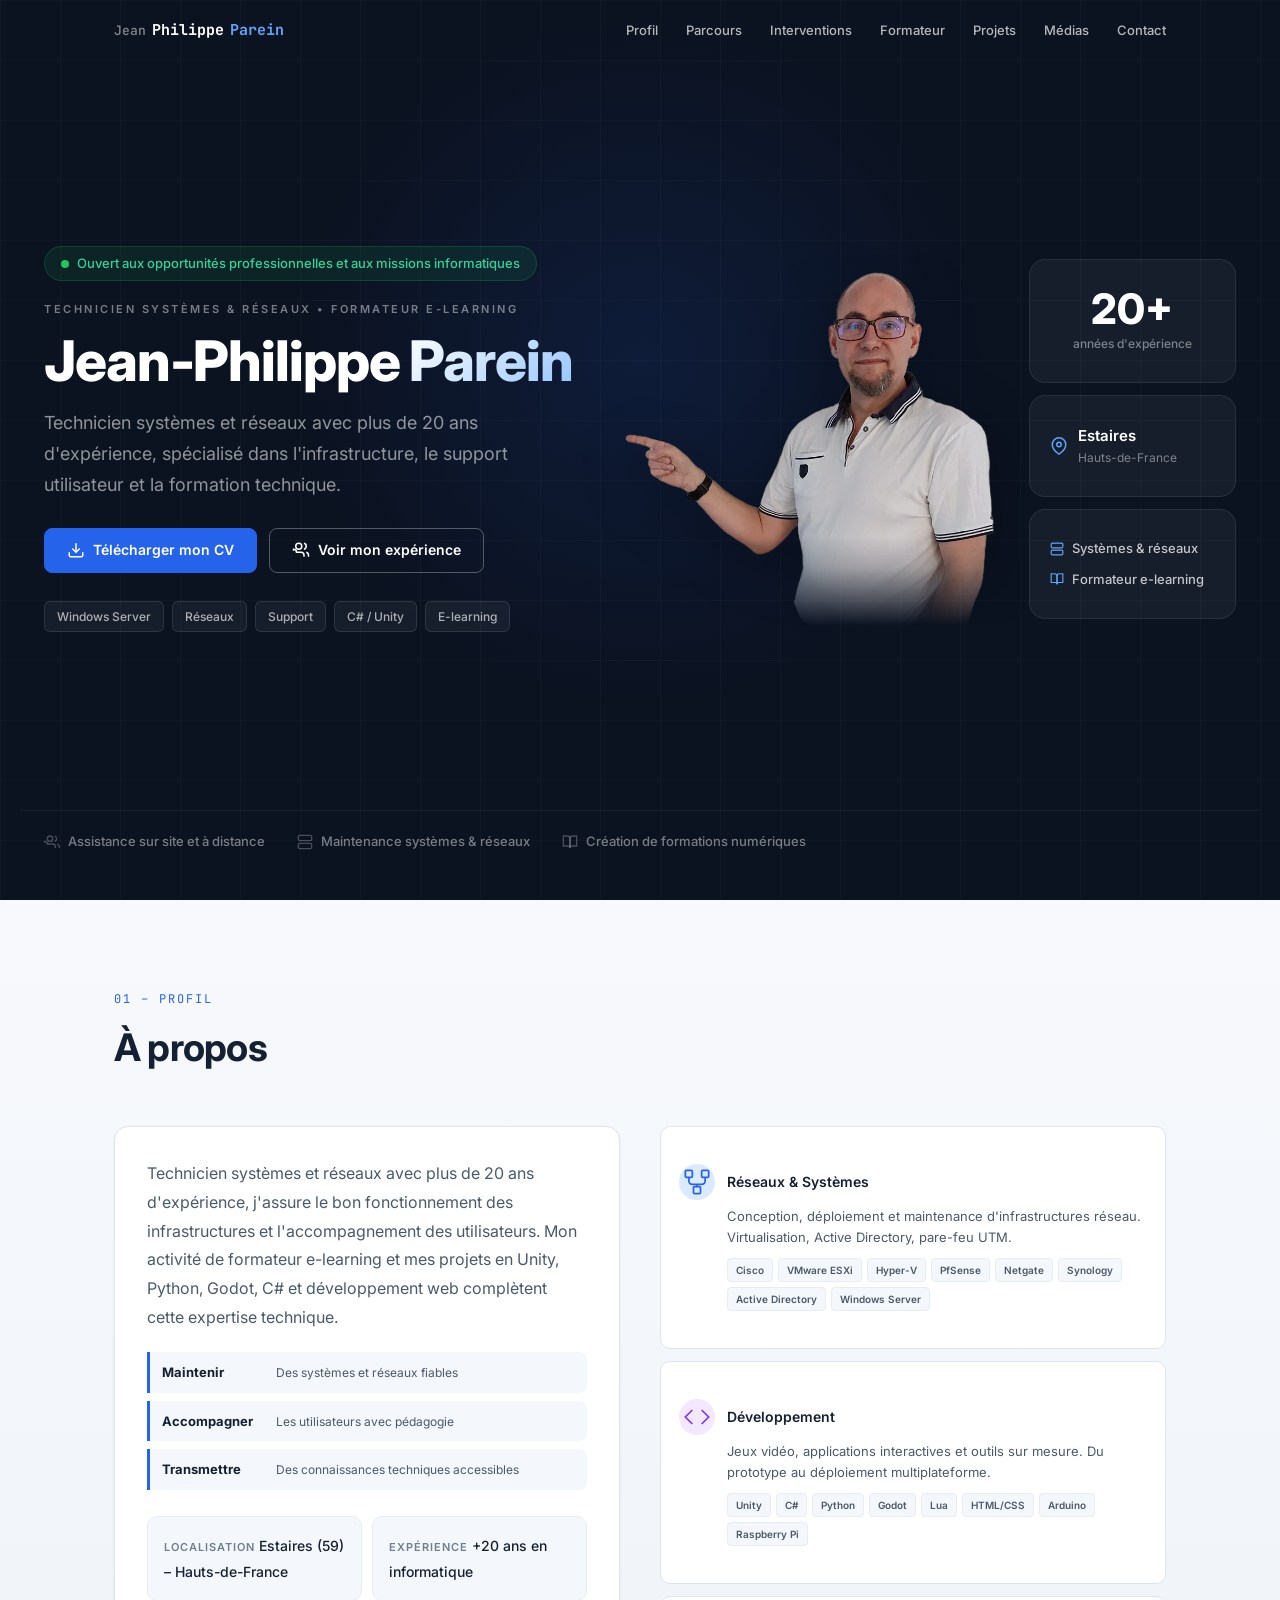
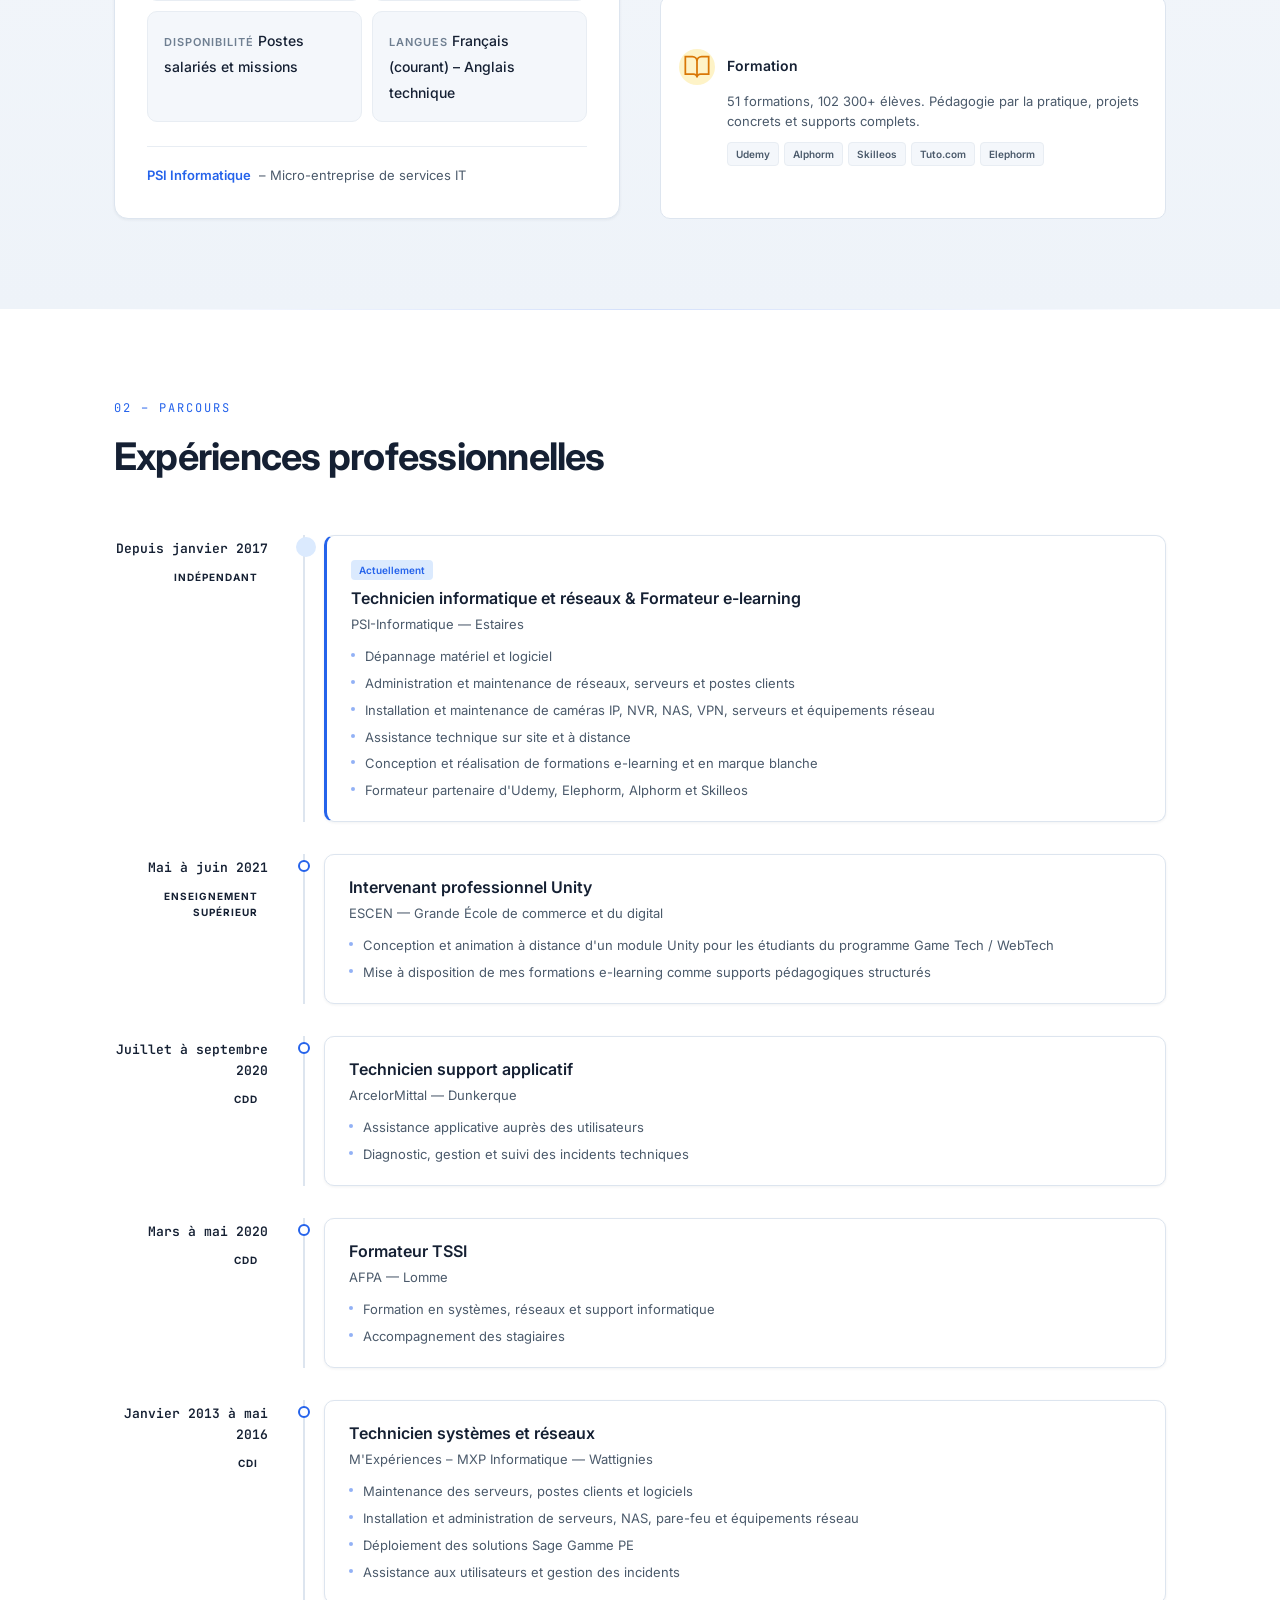
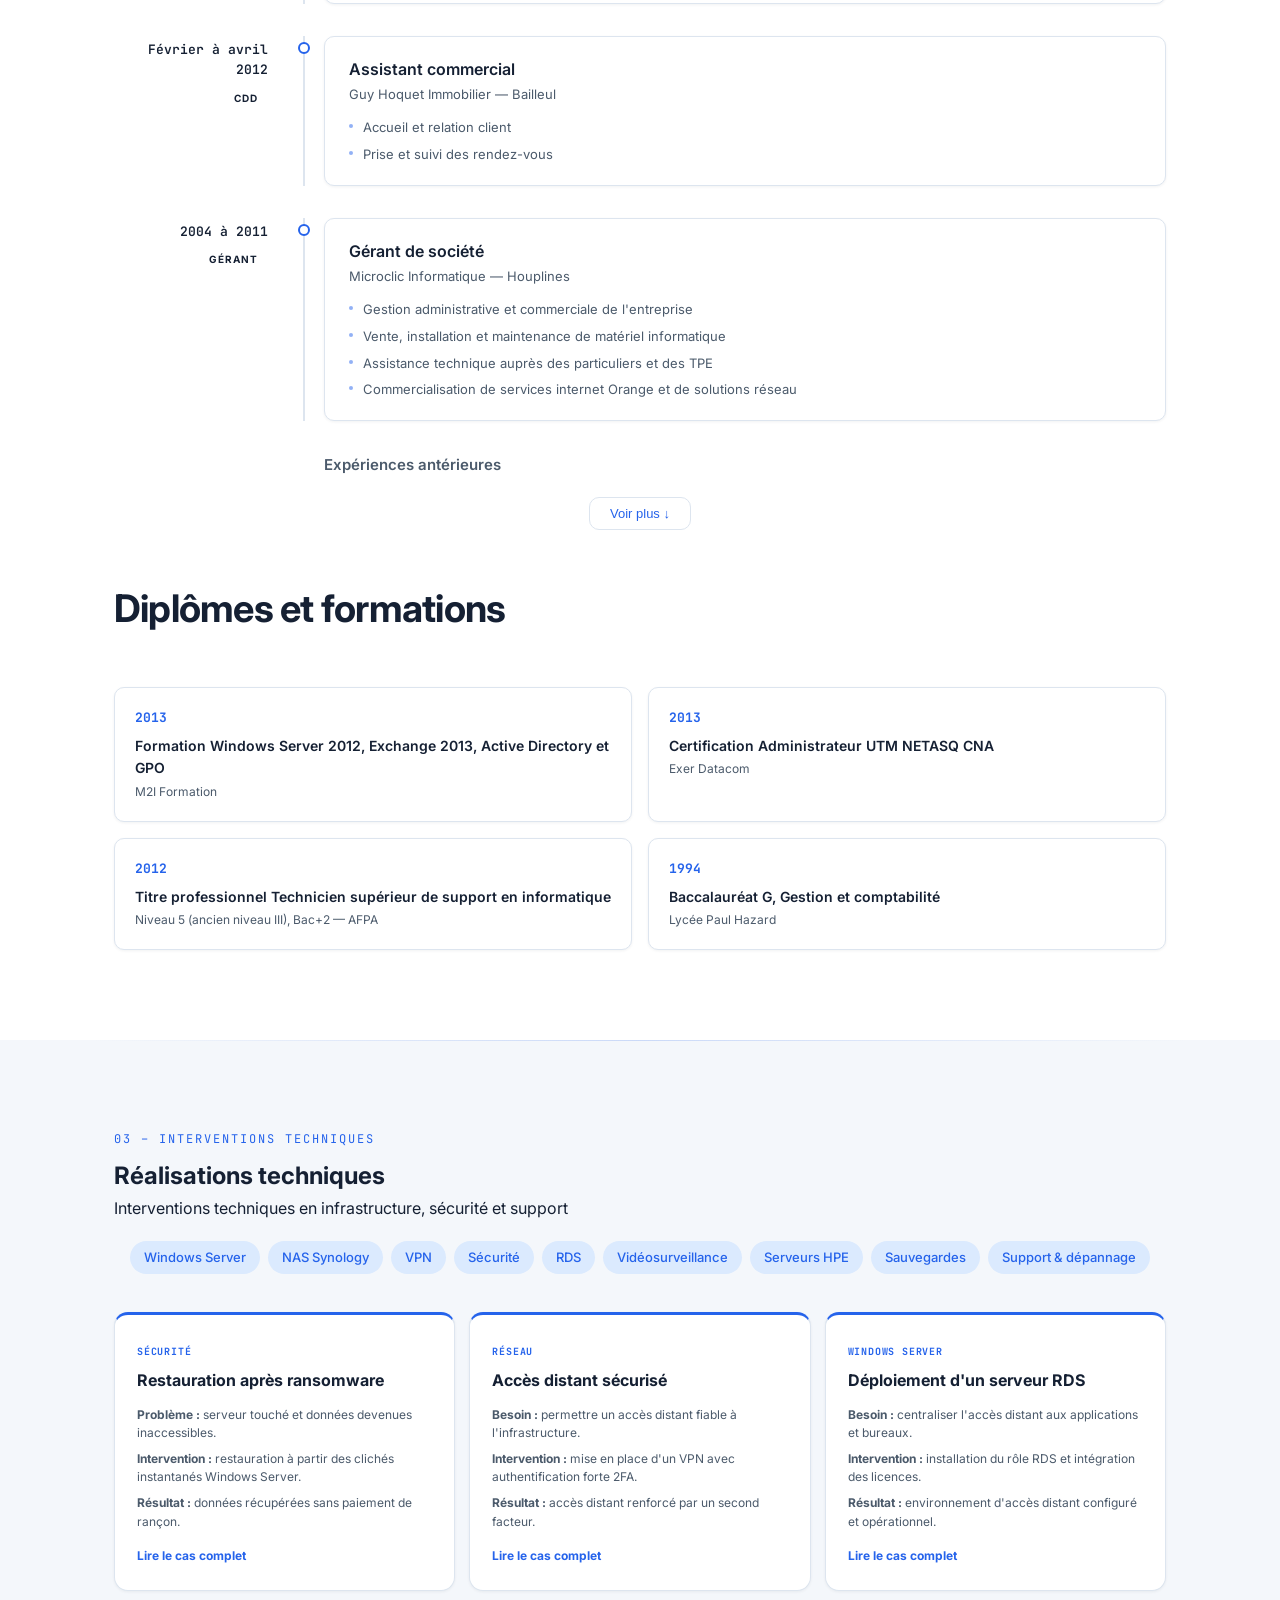
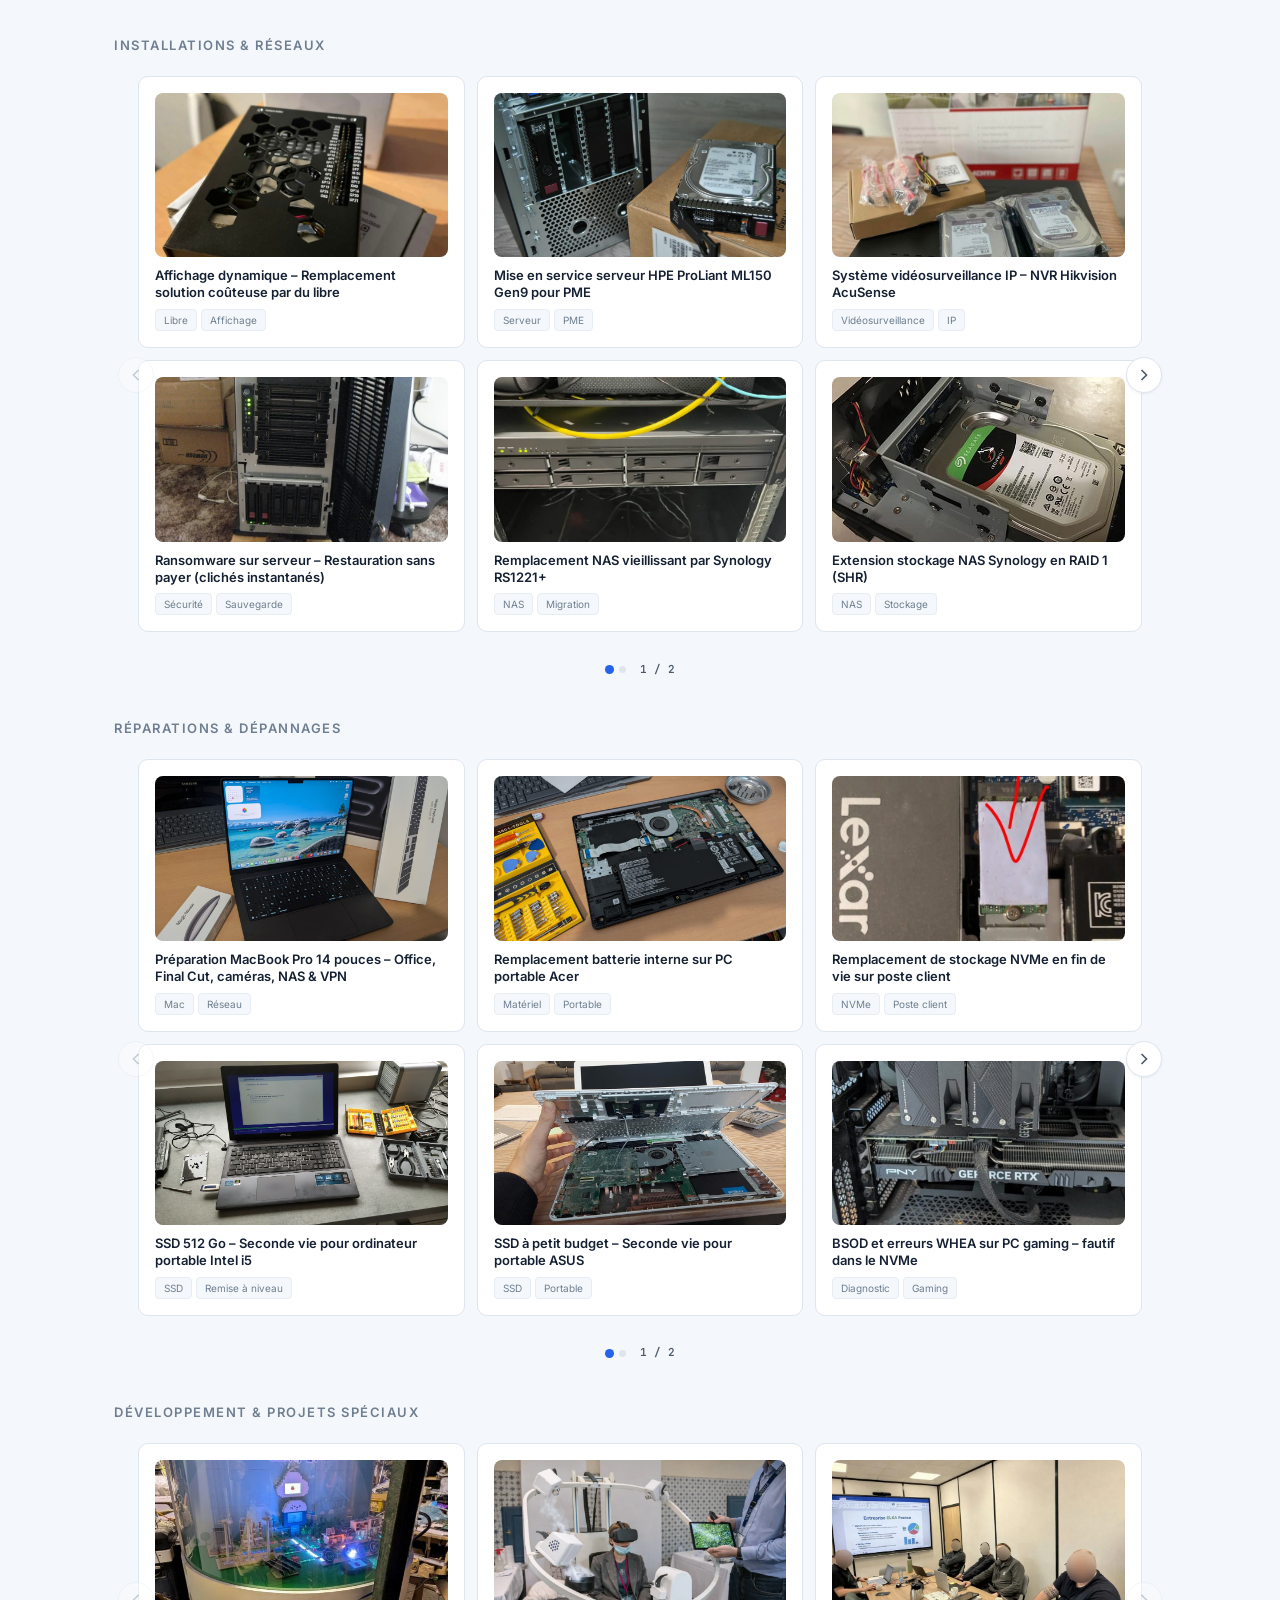
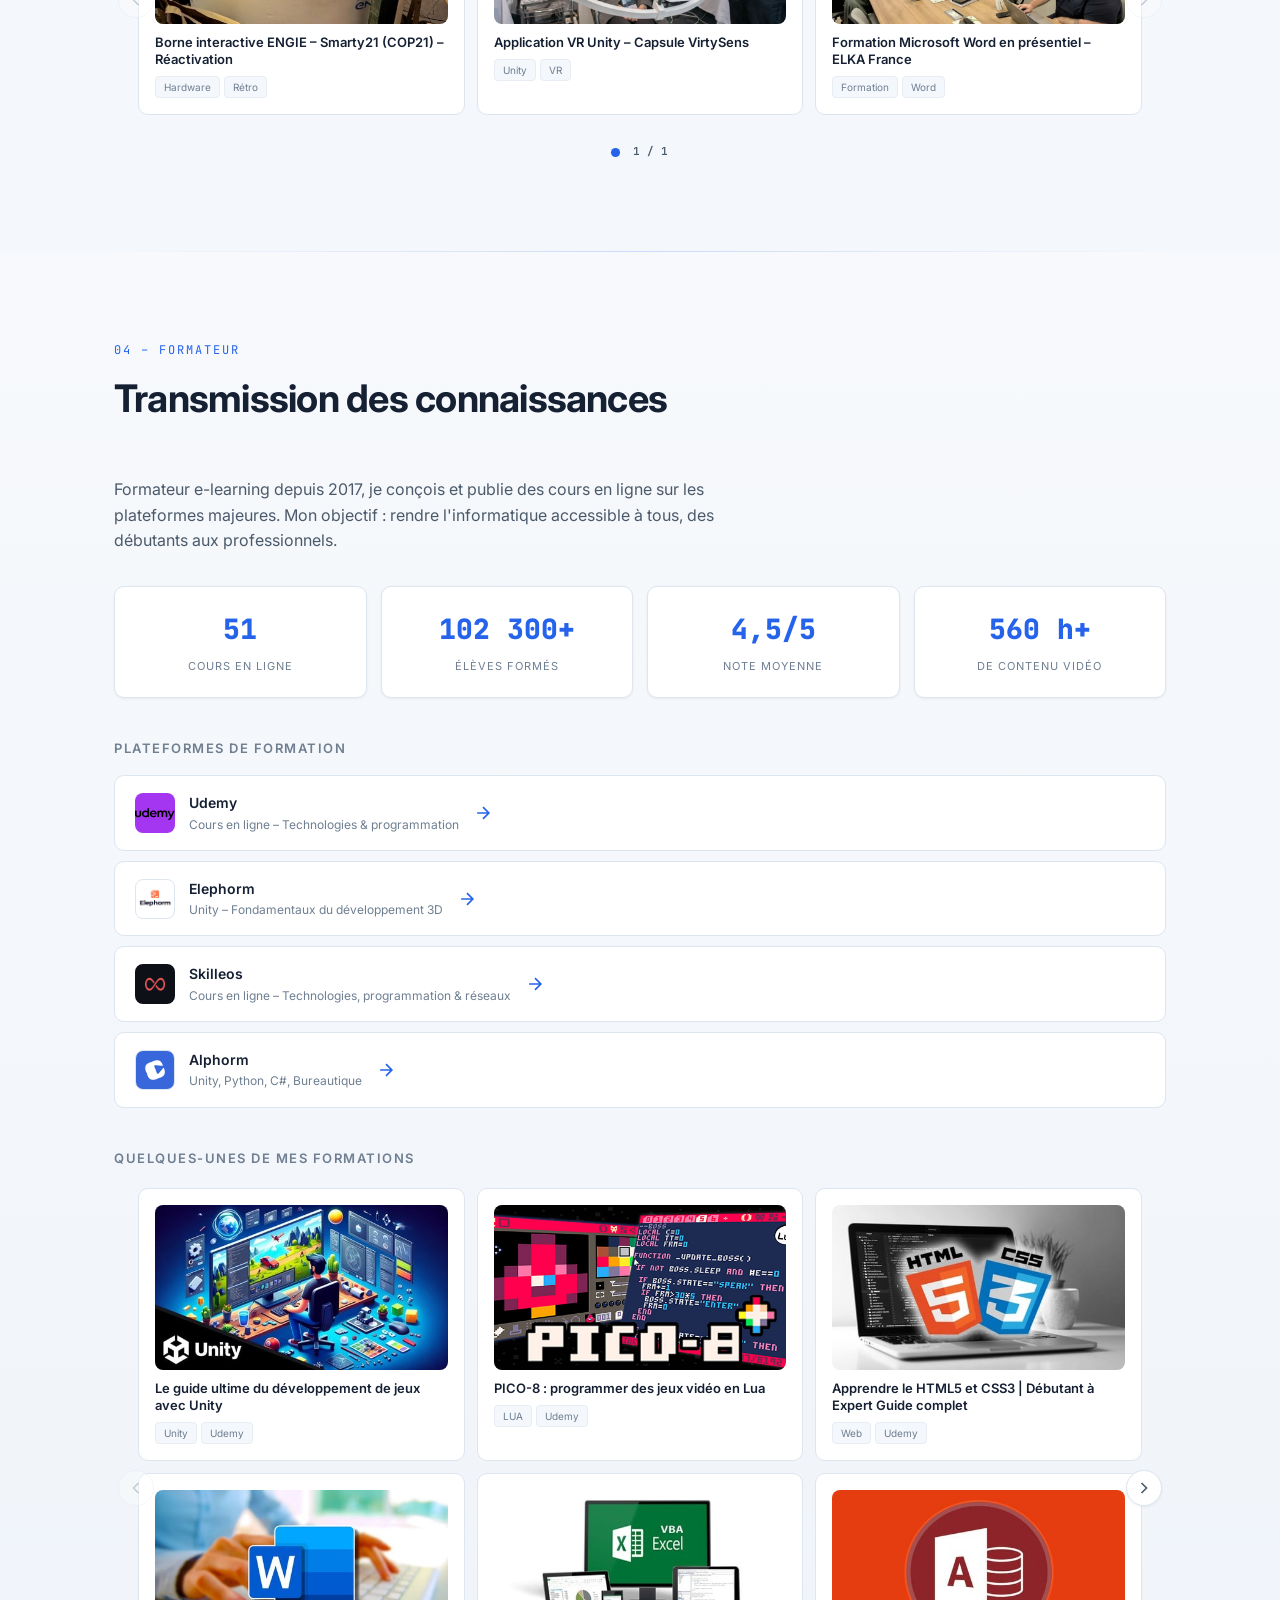
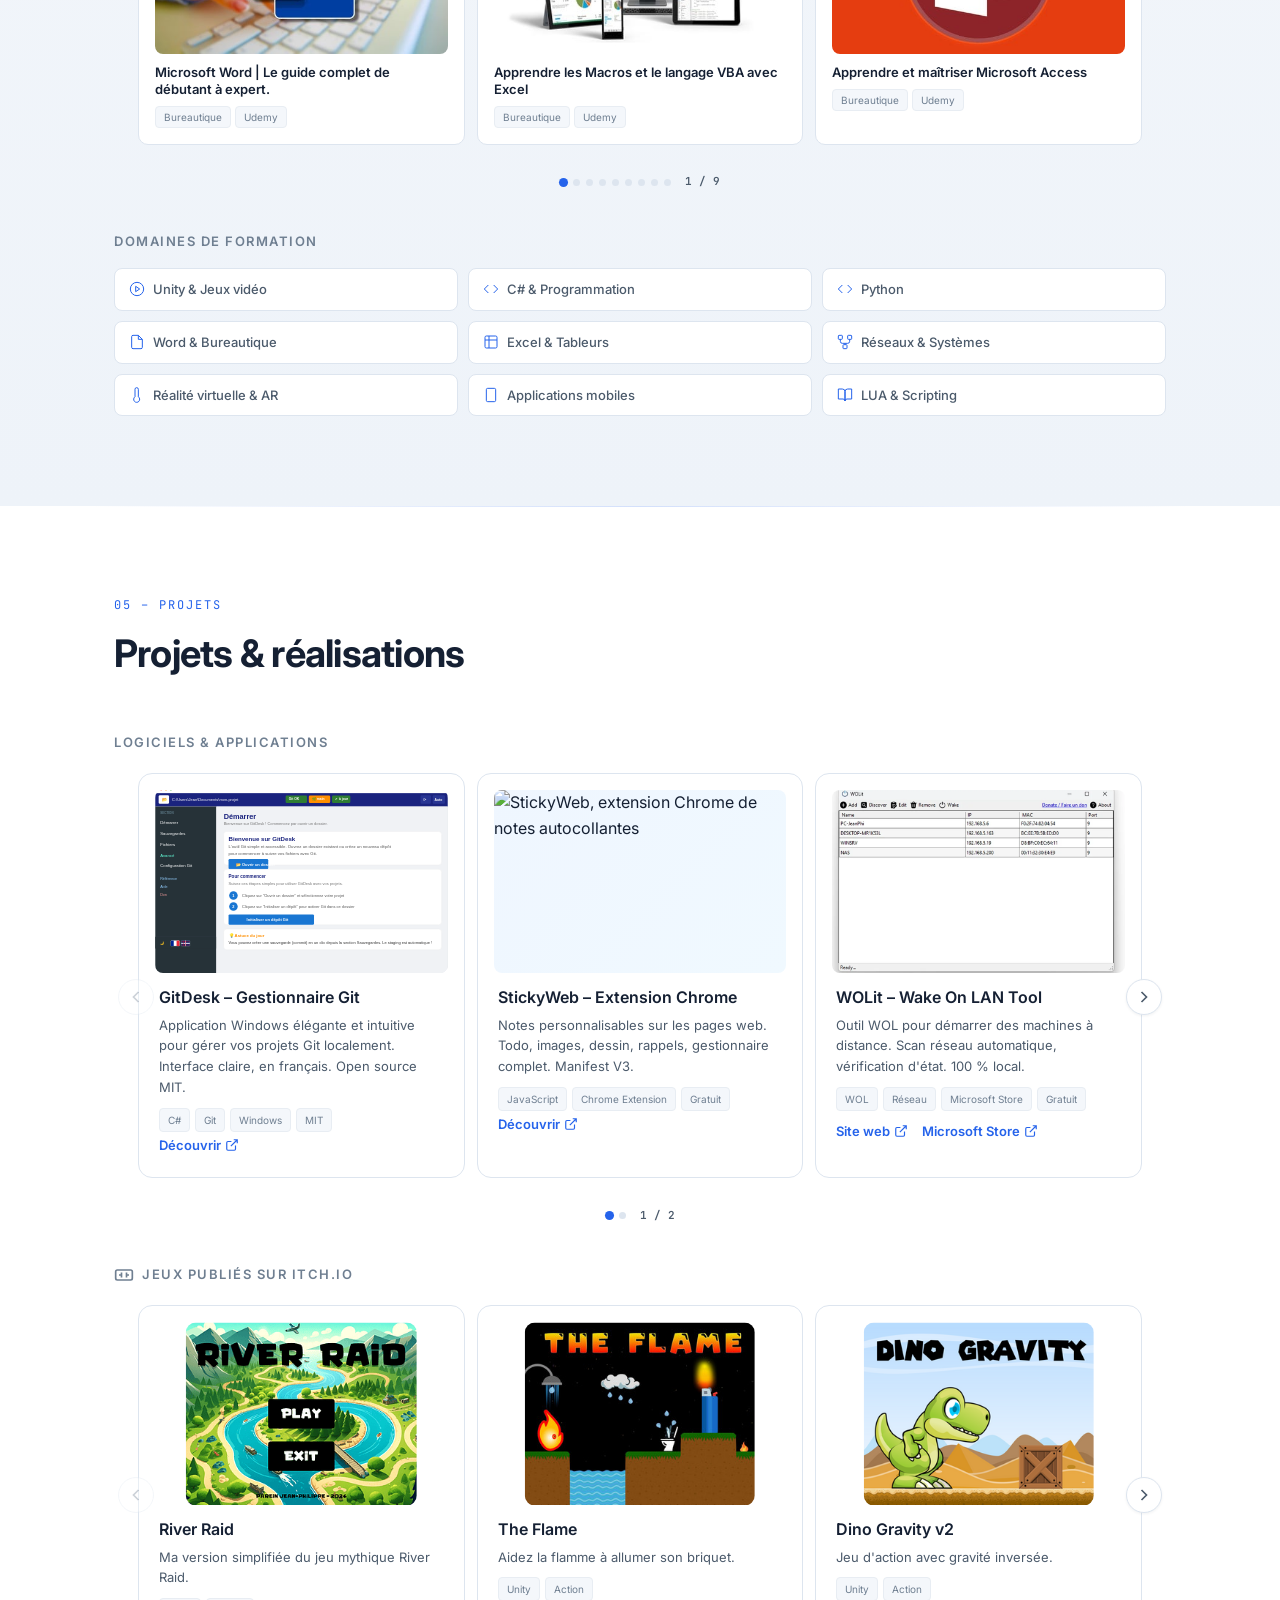
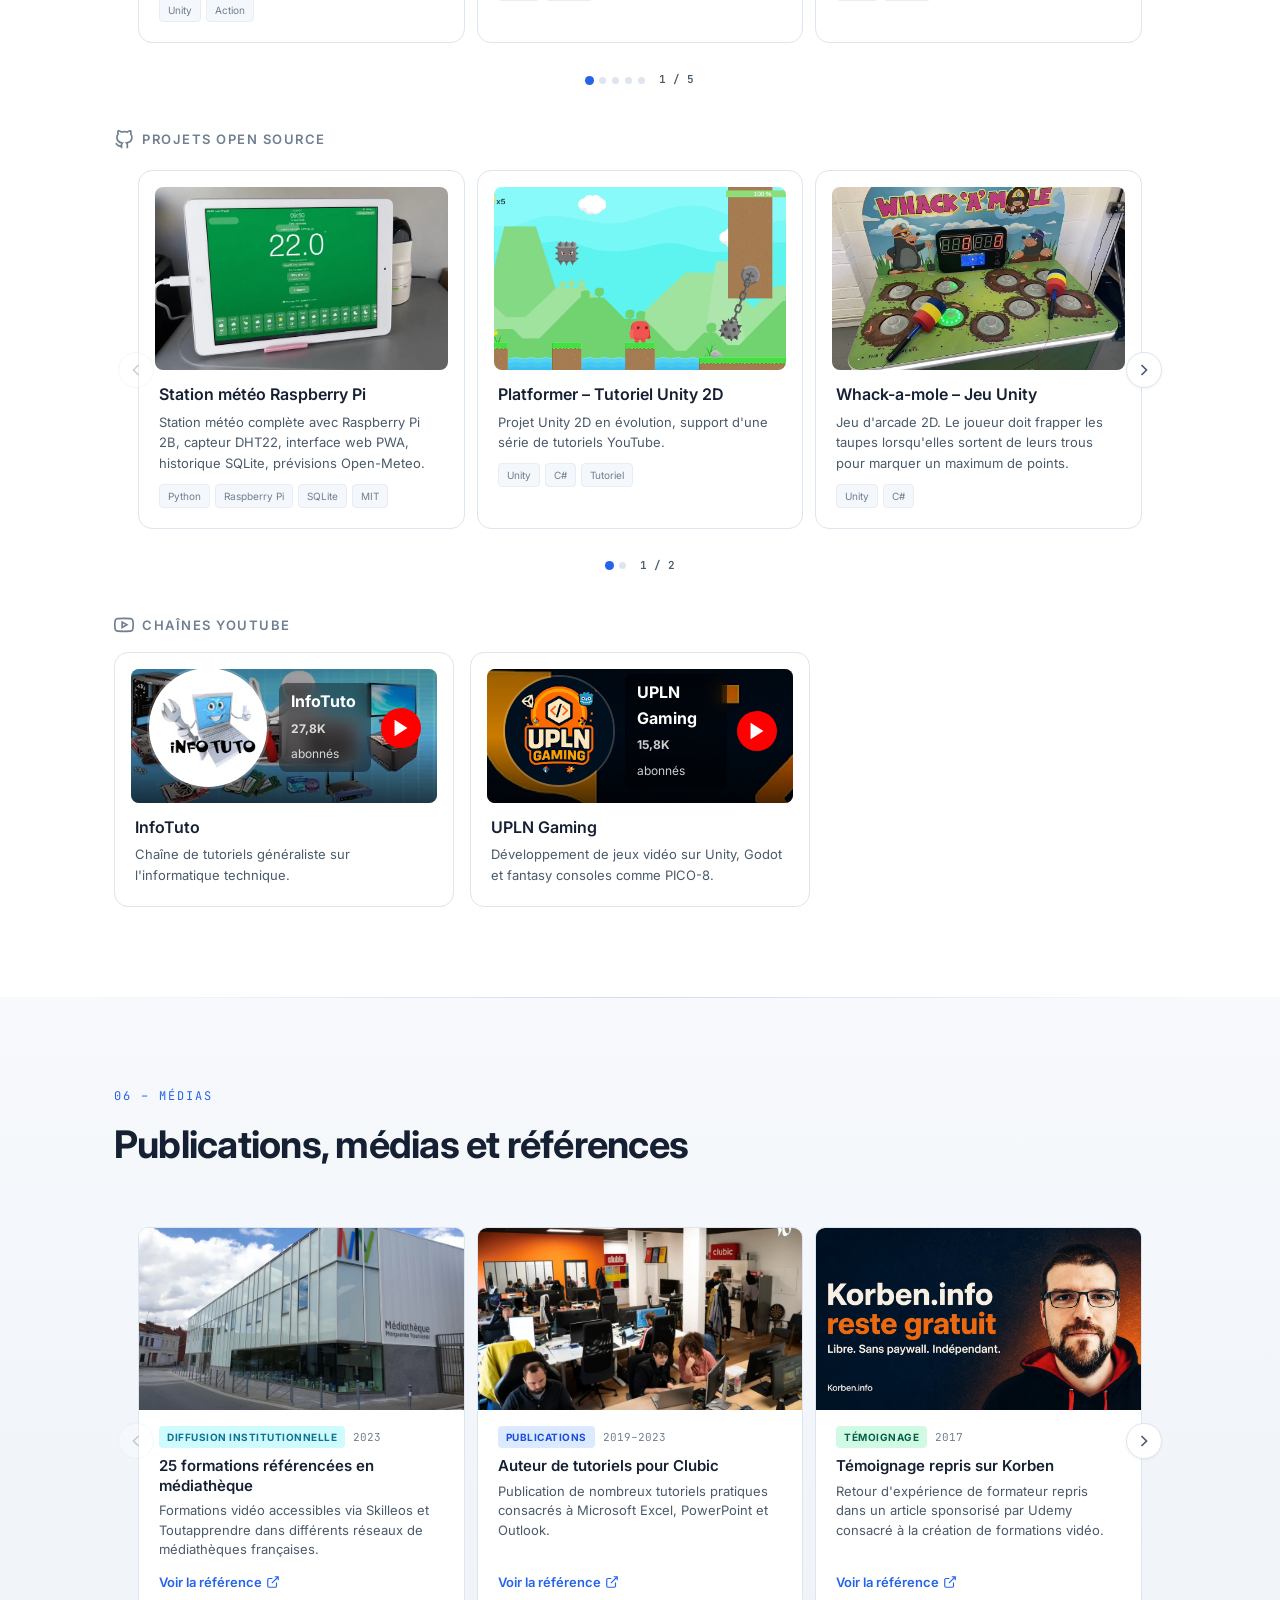
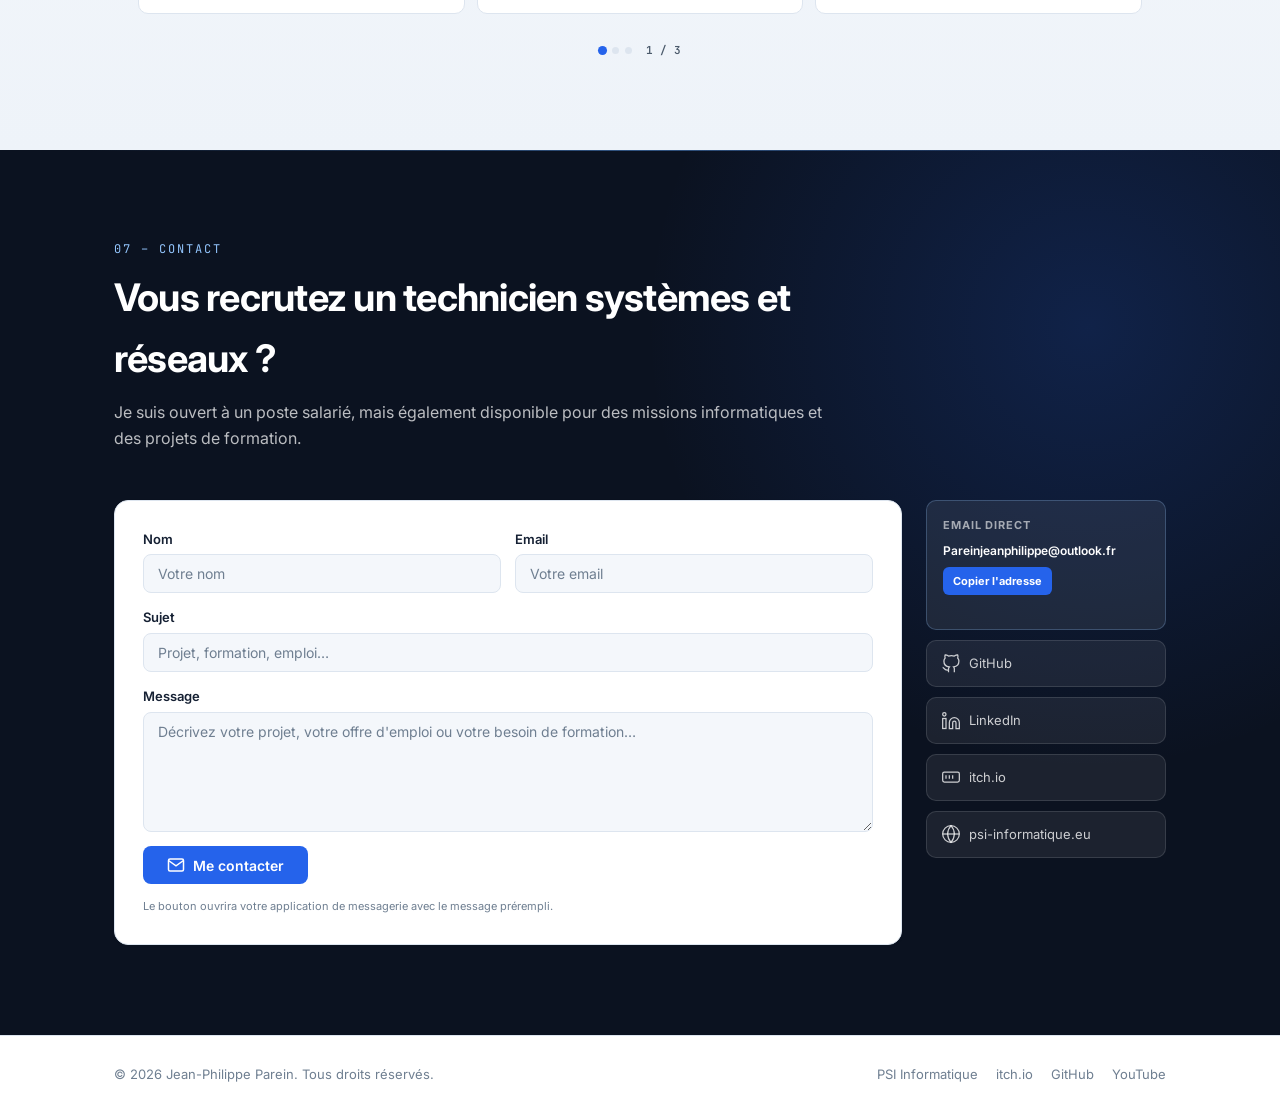
==== commit 4a1b865a: "Add files via upload" ====
--- a/index.html
+++ b/index.html
@@ -3,25 +3,25 @@
 <head>
   <meta charset="UTF-8">
   <meta name="viewport" content="width=device-width, initial-scale=1.0">
-  <title>Jean-Philippe Parein - Portfolio</title>
-  <meta name="description" content="Portfolio de Jean-Philippe Parein - Technicien systèmes & réseaux, formateur e-learning. Infrastructure, support, administration et formation.">
+  <title>Jean-Philippe Parein | Technicien systèmes & réseaux – Hauts-de-France</title>
+  <meta name="description" content="Portfolio de Jean-Philippe Parein, technicien systèmes et réseaux en Hauts-de-France : infrastructure, Windows Server, réseaux, support, sécurité, développement et formation e-learning.">
   <meta name="theme-color" content="#0B1220">
   <link rel="canonical" href="https://jpparein.github.io/">
   <!-- Open Graph / Facebook -->
   <meta property="og:type" content="website">
   <meta property="og:url" content="https://jpparein.github.io/">
-  <meta property="og:title" content="Jean-Philippe Parein - Portfolio">
-  <meta property="og:description" content="Technicien systèmes & réseaux, formateur e-learning. Infrastructure, support, administration et formation.">
+  <meta property="og:title" content="Jean-Philippe Parein | Technicien systèmes & réseaux">
+  <meta property="og:description" content="Technicien systèmes et réseaux en Hauts-de-France. Plus de 20 ans d'expérience en infrastructure, support, administration, sécurité et formation technique.">
   <meta property="og:image" content="https://jpparein.github.io/img/og_preview.webp">
   <!-- Twitter -->
   <meta name="twitter:card" content="summary_large_image">
-  <meta name="twitter:title" content="Jean-Philippe Parein - Portfolio">
-  <meta name="twitter:description" content="Technicien systèmes & réseaux, formateur e-learning.">
+  <meta name="twitter:title" content="Jean-Philippe Parein | Technicien systèmes & réseaux">
+  <meta name="twitter:description" content="Technicien systèmes et réseaux en Hauts-de-France : infrastructure, support, administration, sécurité et formation.">
   <meta name="twitter:image" content="https://jpparein.github.io/img/og_preview.webp">
   <link rel="preconnect" href="https://fonts.googleapis.com">
   <link rel="preconnect" href="https://fonts.gstatic.com" crossorigin>
   <link href="https://fonts.googleapis.com/css2?family=Inter:wght@300;400;500;600;700;800&family=JetBrains+Mono:wght@400;500&display=swap" rel="stylesheet">
-  <link rel="stylesheet" href="styles.css?v=20260828-13">
+  <link rel="stylesheet" href="styles.css?v=20260828-17">
   <link rel="icon" href="favicon.png" type="image/png">
   <link rel="apple-touch-icon" href="apple-touch-icon.png">
   <script type="application/ld+json">
@@ -40,7 +40,7 @@
     },
     "sameAs": [
       "https://github.com/jpparein",
-      "https://linkedin.com/in/jean-philippe-parein",
+      "https://www.linkedin.com/in/jeanphilippeparein/",
       "https://www.udemy.com/user/parein-jean-philippe/",
       "https://psi-informatique.eu/"
     ],
@@ -151,7 +151,7 @@
   <section class="section section-about" id="about">
     <div class="container">
       <div class="section-header" data-animate="fade-up">
-        <span class="section-tag">01 - Profil</span>
+        <span class="section-tag">01 – Profil</span>
         <h2 class="section-title">À propos</h2>
       </div>
       <div class="about-grid">
@@ -167,7 +167,7 @@
           <div class="about-details">
             <div class="about-detail">
               <span class="detail-label">Localisation</span>
-              <span class="detail-value">Estaires (59) - Hauts-de-France</span>
+              <span class="detail-value">Estaires (59) – Hauts-de-France</span>
             </div>
             <div class="about-detail">
               <span class="detail-label">Expérience</span>
@@ -179,11 +179,11 @@
             </div>
             <div class="about-detail">
               <span class="detail-label">Langues</span>
-              <span class="detail-value">Français (courant) - Anglais technique</span>
+              <span class="detail-value">Français (courant) – Anglais technique</span>
             </div>
           </div>
           <p class="about-note">
-            <a href="https://psi-informatique.eu/" target="_blank" rel="noopener">PSI Informatique</a> - Micro-entreprise de services IT
+            <a href="https://psi-informatique.eu/" target="_blank" rel="noopener">PSI Informatique</a> – Micro-entreprise de services IT
           </p>
         </div>
         <div class="about-competencies" data-animate="fade-up" data-delay="200">
@@ -251,7 +251,7 @@
   <section class="section section-experience" id="experience">
     <div class="container">
       <div class="section-header" data-animate="fade-up">
-        <span class="section-tag">02 - Parcours</span>
+        <span class="section-tag">02 – Parcours</span>
         <h2 class="section-title">Expériences professionnelles</h2>
       </div>
       <div class="timeline">
@@ -278,8 +278,27 @@
               </ul>
             </div>
           </div>
-        </div>
-        <div class="timeline-item" data-animate="fade-up" data-delay="100">
+        </div>
+        <div class="timeline-item" data-animate="fade-up" data-delay="50">
+          <div class="timeline-date-col">
+            <span class="timeline-date">Mai à juin 2021</span>
+            <span class="timeline-type">Enseignement supérieur</span>
+          </div>
+          <div class="timeline-line-col">
+            <div class="timeline-dot"></div>
+          </div>
+          <div class="timeline-card-col">
+            <div class="timeline-card">
+              <h3>Intervenant professionnel Unity</h3>
+              <p class="timeline-company">ESCEN — Grande École de commerce et du digital</p>
+              <ul class="timeline-details">
+                <li>Conception et animation à distance d'un module Unity pour les étudiants du programme Game Tech / WebTech</li>
+                <li>Mise à disposition de mes formations e-learning comme supports pédagogiques structurés</li>
+              </ul>
+            </div>
+          </div>
+        </div>
+        <div class="timeline-item" data-animate="fade-up" data-delay="100">
           <div class="timeline-date-col">
             <span class="timeline-date">Juillet à septembre 2020</span>
             <span class="timeline-type">CDD</span>
@@ -452,7 +471,7 @@
   <section class="section section-projects" id="interventions">
     <div class="container">
       <div class="section-header" data-animate="fade-up">
-        <span class="section-tag">03 - Interventions techniques</span>
+        <span class="section-tag">03 – Interventions techniques</span>
         <h2>Réalisations techniques</h2>
         <p class="section-subtitle">Interventions techniques en infrastructure, sécurité et support</p>
         <div class="intervention-domains" data-animate="fade-up" data-delay="50">
@@ -675,7 +694,7 @@
   <section class="section section-trainer" id="trainer">
     <div class="container">
       <div class="section-header" data-animate="fade-up">
-        <span class="section-tag">04 - Formateur</span>
+        <span class="section-tag">04 – Formateur</span>
         <h2 class="section-title">Transmission des connaissances</h2>
       </div>
       <div class="trainer-intro" data-animate="fade-up" data-delay="100">
@@ -696,7 +715,7 @@
           <span class="stat-label">Note moyenne</span>
         </div>
         <div class="stat-card">
-          <span class="stat-number">560h+</span>
+          <span class="stat-number">560 h+</span>
           <span class="stat-label">De contenu vidéo</span>
         </div>
       </div>
@@ -707,7 +726,7 @@
           <div class="platform-logo"><img src="img/logo-udemy.svg" alt="Udemy"></div>
           <div class="platform-info">
             <h4>Udemy</h4>
-            <p>Cours en ligne - Technologies & programmation</p>
+            <p>Cours en ligne – Technologies & programmation</p>
           </div>
           <svg width="20" height="20" viewBox="0 0 24 24" fill="none" stroke="currentColor" stroke-width="2"><path d="M5 12h14M12 5l7 7-7 7"/></svg>
         </a>
@@ -715,7 +734,7 @@
           <div class="platform-logo"><img src="img/logo-elephorm.webp" alt="Elephorm"></div>
           <div class="platform-info">
             <h4>Elephorm</h4>
-            <p>Unity - Fondamentaux du développement 3D</p>
+            <p>Unity – Fondamentaux du développement 3D</p>
           </div>
           <svg width="20" height="20" viewBox="0 0 24 24" fill="none" stroke="currentColor" stroke-width="2"><path d="M5 12h14M12 5l7 7-7 7"/></svg>
         </a>
@@ -723,7 +742,7 @@
           <div class="platform-logo"><img src="img/logo-skilleos.ico" alt="Skilleos" style="height:20px;width:auto"></div>
           <div class="platform-info">
             <h4>Skilleos</h4>
-            <p>Cours en ligne - Technologies, programmation & réseaux</p>
+            <p>Cours en ligne – Technologies, programmation & réseaux</p>
           </div>
           <svg width="20" height="20" viewBox="0 0 24 24" fill="none" stroke="currentColor" stroke-width="2"><path d="M5 12h14M12 5l7 7-7 7"/></svg>
         </a>
@@ -749,8 +768,8 @@
           <div class="course-tags"><span>Unity</span><span>Udemy</span></div>
         </a>
         <a href="https://www.udemy.com/course/unity3d-formation-complete-developpeur-de-jeu-video/" target="_blank" rel="noopener" class="course-card">
-          <div class="course-thumb thumb-unity"><img src="img/courses/udemy-unity3d-complete.jpg" alt="Formation Complète Développeur de jeux vidéo - UNITY3D" loading="lazy"></div>
-          <h4>Formation Complète Développeur de jeux vidéo - UNITY3D</h4>
+          <div class="course-thumb thumb-unity"><img src="img/courses/udemy-unity3d-complete.jpg" alt="Formation Complète Développeur de jeux vidéo – UNITY3D" loading="lazy"></div>
+          <h4>Formation Complète Développeur de jeux vidéo – UNITY3D</h4>
           <div class="course-tags"><span>Unity</span><span>Udemy</span></div>
         </a>
         <a href="https://www.udemy.com/course/maitriser-unity-2018-et-le-c-formation-complete/" target="_blank" rel="noopener" class="course-card">
@@ -789,8 +808,8 @@
           <div class="course-tags"><span>Unity</span><span>Udemy</span></div>
         </a>
         <a href="https://www.udemy.com/course/guide-complet-unity-realite-virtuelle-oculus-go/" target="_blank" rel="noopener" class="course-card">
-          <div class="course-thumb thumb-unity"><img src="img/courses/udemy-vr-oculus-go.jpg" alt="Guide complet UNITY - RÉALITÉ VIRTUELLE &amp; OCULUS GO" loading="lazy"></div>
-          <h4>Guide complet UNITY - RÉALITÉ VIRTUELLE &amp; OCULUS GO</h4>
+          <div class="course-thumb thumb-unity"><img src="img/courses/udemy-vr-oculus-go.jpg" alt="Guide complet UNITY – RÉALITÉ VIRTUELLE &amp; OCULUS GO" loading="lazy"></div>
+          <h4>Guide complet UNITY – RÉALITÉ VIRTUELLE &amp; OCULUS GO</h4>
           <div class="course-tags"><span>Unity</span><span>Udemy</span></div>
         </a>
         <a href="https://www.udemy.com/course/unity-integrer-les-services-google-play-games-dans-vos-jeux/" target="_blank" rel="noopener" class="course-card">
@@ -824,8 +843,8 @@
           <div class="course-tags"><span>Unity</span><span>Udemy</span></div>
         </a>
         <a href="https://www.udemy.com/course/unity3d-gestion-des-donnees-avec-mysql-guide-complet/" target="_blank" rel="noopener" class="course-card">
-          <div class="course-thumb thumb-unity"><img src="img/courses/udemy-mysql-unity.jpg" alt="Unity3D Gestion des données avec MySql | Guide complet" loading="lazy"></div>
-          <h4>Unity3D Gestion des données avec MySql | Guide complet</h4>
+          <div class="course-thumb thumb-unity"><img src="img/courses/udemy-mysql-unity.jpg" alt="Unity3D Gestion des données avec MySQL | Guide complet" loading="lazy"></div>
+          <h4>Unity3D Gestion des données avec MySQL | Guide complet</h4>
           <div class="course-tags"><span>Unity</span><span>Udemy</span></div>
         </a>
         <a href="https://www.udemy.com/course/unity-firebase-authentification-et-bases-de-donnees-cloud/" target="_blank" rel="noopener" class="course-card">
@@ -859,13 +878,13 @@
           <div class="course-tags"><span>Godot</span><span>Udemy</span></div>
         </a>
         <a href="https://www.udemy.com/course/apprendre-et-maitriser-excel/" target="_blank" rel="noopener" class="course-card">
-          <div class="course-thumb thumb-bureautique"><img src="img/courses/udemy-excel.jpg" alt="Apprendre et Maîtriser Excel  de A à Z" loading="lazy"></div>
-          <h4>Apprendre et Maîtriser Excel  de A à Z</h4>
+          <div class="course-thumb thumb-bureautique"><img src="img/courses/udemy-excel.jpg" alt="Apprendre et Maîtriser Excel de A à Z" loading="lazy"></div>
+          <h4>Apprendre et Maîtriser Excel de A à Z</h4>
           <div class="course-tags"><span>Bureautique</span><span>Udemy</span></div>
         </a>
         <a href="https://www.udemy.com/course/apprendre-et-maitriser-power-point-2019-guide-complet/" target="_blank" rel="noopener" class="course-card">
-          <div class="course-thumb thumb-bureautique"><img src="img/courses/udemy-powerpoint.jpg" alt="Apprendre et maîtriser PowerPoint - Guide complet" loading="lazy"></div>
-          <h4>Apprendre et maîtriser PowerPoint - Guide complet</h4>
+          <div class="course-thumb thumb-bureautique"><img src="img/courses/udemy-powerpoint.jpg" alt="Apprendre et maîtriser PowerPoint – Guide complet" loading="lazy"></div>
+          <h4>Apprendre et maîtriser PowerPoint – Guide complet</h4>
           <div class="course-tags"><span>Bureautique</span><span>Udemy</span></div>
         </a>
         <a href="https://www.udemy.com/course/le-cours-complet-excel-vba-debutant-a-pro/" target="_blank" rel="noopener" class="course-card">
@@ -879,8 +898,8 @@
           <div class="course-tags"><span>Web</span><span>Udemy</span></div>
         </a>
         <a href="https://www.udemy.com/course/apprendre-windows-serveur-2019-et-le-reseau/" target="_blank" rel="noopener" class="course-card">
-          <div class="course-thumb thumb-server"><img src="img/courses/udemy-windows-server-2019.jpg" alt="Apprendre Windows Serveur 2019 et le Réseau" loading="lazy"></div>
-          <h4>Apprendre Windows Serveur 2019 et le Réseau</h4>
+          <div class="course-thumb thumb-server"><img src="img/courses/udemy-windows-server-2019.jpg" alt="Apprendre Windows Server 2019 et le réseau" loading="lazy"></div>
+          <h4>Apprendre Windows Server 2019 et le réseau</h4>
           <div class="course-tags"><span>Server</span><span>Udemy</span></div>
         </a>
         <a href="https://www.udemy.com/course/debuter-avec-windows-server-2012-et-le-reseau/" target="_blank" rel="noopener" class="course-card">
@@ -889,9 +908,9 @@
           <div class="course-tags"><span>Server</span><span>Udemy</span></div>
         </a>
         <a href="https://www.udemy.com/course/maitriser-le-montage-video-avec-adobe-premiere-cc-2017/" target="_blank" rel="noopener" class="course-card">
-          <div class="course-thumb thumb-video"><img src="img/courses/udemy-premiere-pro.jpg" alt="Maîtriser le montage Vidéo avec Adobe Première CC" loading="lazy"></div>
-          <h4>Maîtriser le montage Vidéo avec Adobe Première CC</h4>
-          <div class="course-tags"><span>Video</span><span>Udemy</span></div>
+          <div class="course-thumb thumb-video"><img src="img/courses/udemy-premiere-pro.jpg" alt="Maîtriser le montage vidéo avec Adobe Premiere Pro CC" loading="lazy"></div>
+          <h4>Maîtriser le montage vidéo avec Adobe Premiere Pro CC</h4>
+          <div class="course-tags"><span>Vidéo</span><span>Udemy</span></div>
         </a>
         <a href="https://www.udemy.com/course/creer-une-application-android-facilement-sans-programmation/" target="_blank" rel="noopener" class="course-card">
           <div class="course-thumb thumb-mobile"><img src="img/courses/udemy-android-sans-code.jpg" alt="Créer une application Android facilement sans programmation" loading="lazy"></div>
@@ -899,13 +918,13 @@
           <div class="course-tags"><span>Mobile</span><span>Udemy</span></div>
         </a>
         <a href="https://www.udemy.com/course/creez-votre-premier-jeu-mobile-avec-godot-en-moins-de-2h/" target="_blank" rel="noopener" class="course-card">
-          <div class="course-thumb thumb-godot"><img src="img/courses/udemy-godot-mobile.jpg" alt="Créez votre premier jeu mobile avec Godot en moins de 2h" loading="lazy"></div>
-          <h4>Créez votre premier jeu mobile avec Godot en moins de 2h</h4>
+          <div class="course-thumb thumb-godot"><img src="img/courses/udemy-godot-mobile.jpg" alt="Créez votre premier jeu mobile avec Godot en moins de 2 h" loading="lazy"></div>
+          <h4>Créez votre premier jeu mobile avec Godot en moins de 2 h</h4>
           <div class="course-tags"><span>Godot</span><span>Udemy</span></div>
         </a>
         <a href="https://www.udemy.com/course/unity-maitriser-laudio-guide-ultime-partie-7/" target="_blank" rel="noopener" class="course-card">
-          <div class="course-thumb thumb-unity"><img src="img/courses/udemy-unity-audio-part7.jpg" alt="Unity : maîtriser l'audio - Guide ultime, partie 7" loading="lazy"></div>
-          <h4>Unity : maîtriser l'audio - Guide ultime, partie 7</h4>
+          <div class="course-thumb thumb-unity"><img src="img/courses/udemy-unity-audio-part7.jpg" alt="Unity : maîtriser l'audio – Guide ultime, partie 7" loading="lazy"></div>
+          <h4>Unity : maîtriser l'audio – Guide ultime, partie 7</h4>
           <div class="course-tags"><span>Unity</span><span>Udemy</span></div>
         </a>
         <a href="https://www.udemy.com/course/unity-developpement-mobile-guide-ultime-partie-6/" target="_blank" rel="noopener" class="course-card">
@@ -954,13 +973,13 @@
           <div class="course-tags"><span>C#</span><span>Udemy</span></div>
         </a>
         <a href="https://www.udemy.com/course/utiliser-ollama-llm-creer-une-ia-locale-debutants/" target="_blank" rel="noopener" class="course-card">
-          <div class="course-thumb thumb-ia"><img src="img/courses/udemy-ollama.jpg" alt="Utiliser Ollama LLM : créer une IA locale débutants" loading="lazy"></div>
-          <h4>Utiliser Ollama LLM : créer une IA locale débutants</h4>
+          <div class="course-thumb thumb-ia"><img src="img/courses/udemy-ollama.jpg" alt="Utiliser Ollama LLM : créer une IA locale pour débutants" loading="lazy"></div>
+          <h4>Utiliser Ollama LLM : créer une IA locale pour débutants</h4>
           <div class="course-tags"><span>IA</span><span>Udemy</span></div>
         </a>
         <a href="https://www.udemy.com/course/debuter-et-apprendre-a-programmer-en-python/" target="_blank" rel="noopener" class="course-card">
-          <div class="course-thumb thumb-python"><img src="img/courses/udemy-python.jpg" alt="Débuter et apprendre a programmer en Python." loading="lazy"></div>
-          <h4>Débuter et apprendre a programmer en Python.</h4>
+          <div class="course-thumb thumb-python"><img src="img/courses/udemy-python.jpg" alt="Débuter et apprendre à programmer en Python." loading="lazy"></div>
+          <h4>Débuter et apprendre à programmer en Python.</h4>
           <div class="course-tags"><span>Python</span><span>Udemy</span></div>
         </a>
         <a href="https://www.udemy.com/course/godot-engine-de-lanimation-3d-a-vos-jeux-video/" target="_blank" rel="noopener" class="course-card">
@@ -969,8 +988,8 @@
           <div class="course-tags"><span>Godot</span><span>Udemy</span></div>
         </a>
         <a href="https://www.udemy.com/course/apprendre-et-maitriser-microsoft-access-2016/" target="_blank" rel="noopener" class="course-card">
-          <div class="course-thumb thumb-bureautique"><img src="img/courses/udemy-access.jpg" alt="Apprendre et maîtriser Microsoft ACCESS" loading="lazy"></div>
-          <h4>Apprendre et maîtriser Microsoft ACCESS</h4>
+          <div class="course-thumb thumb-bureautique"><img src="img/courses/udemy-access.jpg" alt="Apprendre et maîtriser Microsoft Access" loading="lazy"></div>
+          <h4>Apprendre et maîtriser Microsoft Access</h4>
           <div class="course-tags"><span>Bureautique</span><span>Udemy</span></div>
         </a>
         <a href="https://www.udemy.com/course/apprendre-les-macros-et-le-langage-vba-avec-excel-2016/" target="_blank" rel="noopener" class="course-card">
@@ -979,8 +998,8 @@
           <div class="course-tags"><span>Bureautique</span><span>Udemy</span></div>
         </a>
         <a href="https://www.udemy.com/course/microsoft-word-le-guide-complet-de-debutant-a-expert/" target="_blank" rel="noopener" class="course-card">
-          <div class="course-thumb thumb-bureautique"><img src="img/courses/udemy-word.jpg" alt="Microsoft Word | Le guide Complet de Débutant à Expert." loading="lazy"></div>
-          <h4>Microsoft Word | Le guide Complet de Débutant à Expert.</h4>
+          <div class="course-thumb thumb-bureautique"><img src="img/courses/udemy-word.jpg" alt="Microsoft Word | Le guide complet de débutant à expert." loading="lazy"></div>
+          <h4>Microsoft Word | Le guide complet de débutant à expert.</h4>
           <div class="course-tags"><span>Bureautique</span><span>Udemy</span></div>
         </a>
         <a href="https://www.udemy.com/course/apprendre-le-html5-et-css3-debutant-a-expert/" target="_blank" rel="noopener" class="course-card">
@@ -989,8 +1008,8 @@
           <div class="course-tags"><span>Web</span><span>Udemy</span></div>
         </a>
         <a href="https://www.udemy.com/course/pico-8-programmer-des-jeux-video-en-lua/" target="_blank" rel="noopener" class="course-card">
-          <div class="course-thumb thumb-lua"><img src="img/courses/udemy-pico8.jpg" alt="PICO-8 Programmer des jeux vidéo en L.U.A" loading="lazy"></div>
-          <h4>PICO-8 Programmer des jeux vidéo en L.U.A</h4>
+          <div class="course-thumb thumb-lua"><img src="img/courses/udemy-pico8.jpg" alt="PICO-8 : programmer des jeux vidéo en Lua" loading="lazy"></div>
+          <h4>PICO-8 : programmer des jeux vidéo en Lua</h4>
           <div class="course-tags"><span>LUA</span><span>Udemy</span></div>
         </a>
         <a href="https://www.udemy.com/course/le-guide-ultime-du-developpement-de-jeux-avec-unity/" target="_blank" rel="noopener" class="course-card">
@@ -1050,7 +1069,7 @@
   <section class="section section-projects" id="projects">
     <div class="container">
       <div class="section-header" data-animate="fade-up">
-        <span class="section-tag">05 - Projets</span>
+        <span class="section-tag">05 – Projets</span>
         <h2 class="section-title">Projets & réalisations</h2>
       </div>
 
@@ -1063,8 +1082,8 @@
         <article class="project-card">
           <div class="project-visual"><img src="img/dames-1.webp" alt="Interface du jeu Dames" loading="lazy"></div>
           <div class="project-info">
-            <h3>Dames - Jeu de stratégie Unity</h3>
-            <p>Jeu de dames avec interface moderne, adversaire Minimax a profondeur reglable. Disponible sur PC et en version Web.</p>
+            <h3>Dames – Jeu de stratégie Unity</h3>
+            <p>Jeu de dames avec interface moderne, adversaire Minimax à profondeur réglable. Disponible sur PC et en version Web.</p>
             <div class="project-tags"><span>Unity</span><span>C#</span><span>Minimax</span><span>PC &amp; Web</span></div>
             <div class="project-links-row">
               <a href="https://psi-informatique.eu/software/Dames/" target="_blank" rel="noopener" class="project-link">Site web <svg width="14" height="14" viewBox="0 0 24 24" fill="none" stroke="currentColor" stroke-width="2"><path d="M18 13v6a2 2 0 01-2 2H5a2 2 0 01-2-2V8a2 2 0 012-2h6M15 3h6v6M10 14L21 3"/></svg></a>
@@ -1076,7 +1095,7 @@
           <div class="project-visual"><img src="img/dir-1.png" alt="Interface Desktop Icon Restore" loading="lazy"></div>
           <div class="project-info">
             <h3>Desktop Icon Restore</h3>
-            <p>Sauvegarde et restaure la position des icones du bureau en un clic. Multi-ecrans, 100% prive.</p>
+            <p>Sauvegarde et restaure la position des icônes du bureau en un clic. Multi-écrans, 100 % privé.</p>
             <div class="project-tags"><span>Windows</span><span>Microsoft Store</span><span>Gratuit</span></div>
             <div class="project-links-row">
               <a href="https://psi-informatique.eu/software/DesktopIconRestore/" target="_blank" rel="noopener" class="project-link">Site web <svg width="14" height="14" viewBox="0 0 24 24" fill="none" stroke="currentColor" stroke-width="2"><path d="M18 13v6a2 2 0 01-2 2H5a2 2 0 01-2-2V8a2 2 0 012-2h6M15 3h6v6M10 14L21 3"/></svg></a>
@@ -1087,37 +1106,33 @@
         <article class="project-card">
           <div class="project-visual"><img src="img/wolit-1.webp" alt="Interface WOLit" loading="lazy"></div>
           <div class="project-info">
-            <h3>WOLit - Wake On LAN Tool</h3>
-            <p>Outil WOL pour demarrer des machines a distance. Scan reseau automatique, verification d etat. 100% local.</p>
-            <div class="project-tags"><span>WOL</span><span>Reseau</span><span>Microsoft Store</span><span>Gratuit</span></div>
+            <h3>WOLit – Wake On LAN Tool</h3>
+            <p>Outil WOL pour démarrer des machines à distance. Scan réseau automatique, vérification d'état. 100 % local.</p>
+            <div class="project-tags"><span>WOL</span><span>Réseau</span><span>Microsoft Store</span><span>Gratuit</span></div>
             <div class="project-links-row">
               <a href="https://psi-informatique.eu/software/WolIt/" target="_blank" rel="noopener" class="project-link">Site web <svg width="14" height="14" viewBox="0 0 24 24" fill="none" stroke="currentColor" stroke-width="2"><path d="M18 13v6a2 2 0 01-2 2H5a2 2 0 01-2-2V8a2 2 0 012-2h6M15 3h6v6M10 14L21 3"/></svg></a>
               <a href="https://apps.microsoft.com/detail/9NX6Z3R2Q73T" target="_blank" rel="noopener" class="project-link">Microsoft Store <svg width="14" height="14" viewBox="0 0 24 24" fill="none" stroke="currentColor" stroke-width="2"><path d="M18 13v6a2 2 0 01-2 2H5a2 2 0 01-2-2V8a2 2 0 012-2h6M15 3h6v6M10 14L21 3"/></svg></a>
             </div>
           </div>
+        </article>
+        <article class="project-card">
+          <div class="project-visual project-visual-sticky">
+            <img src="img/projects/stickyweb-thumb.jpg" width="1200" height="750" alt="StickyWeb, extension Chrome de notes autocollantes" loading="lazy">
+          </div>
+          <div class="project-info">
+            <h3>StickyWeb – Extension Chrome</h3>
+            <p>Notes personnalisables sur les pages web. Todo, images, dessin, rappels, gestionnaire complet. Manifest V3.</p>
+            <div class="project-tags"><span>JavaScript</span><span>Chrome Extension</span><span>Gratuit</span></div>
+            <a href="https://chromewebstore.google.com/detail/edgkeagdchojgjcbohegieafmapkacal?utm_source=item-share-cb" target="_blank" rel="noopener" class="project-link">Découvrir <svg width="14" height="14" viewBox="0 0 24 24" fill="none" stroke="currentColor" stroke-width="2"><path d="M18 13v6a2 2 0 01-2 2H5a2 2 0 01-2-2V8a2 2 0 012-2h6M15 3h6v6M10 14L21 3"/></svg></a>
+          </div>
         </article>
         <article class="project-card">
-          <div class="project-visual project-visual-sticky">
-            <div class="sticky-preview">
-              <div class="sticky-note sticky-yellow"><span class="sticky-title">Note 1</span><span class="sticky-text">Idee a retenir</span></div>
-              <div class="sticky-note sticky-blue"><span class="sticky-title">Note 2</span><span class="sticky-text">Todo list</span></div>
-              <div class="sticky-note sticky-green"><span class="sticky-title">Note 3</span><span class="sticky-text">Rappel</span></div>
-            </div>
-          </div>
-          <div class="project-info">
-            <h3>StickyWeb - Extension Chrome</h3>
-            <p>Notes personnalisables sur les pages web. Todo, images, dessin, rappels, gestionnaire complet. Manifest V3.</p>
-            <div class="project-tags"><span>JavaScript</span><span>Chrome Extension</span><span>Gratuit</span></div>
-            <a href="https://psi-informatique.eu/software/StickyWeb/sticky-notes.html" target="_blank" rel="noopener" class="project-link">Decouvrir <svg width="14" height="14" viewBox="0 0 24 24" fill="none" stroke="currentColor" stroke-width="2"><path d="M18 13v6a2 2 0 01-2 2H5a2 2 0 01-2-2V8a2 2 0 012-2h6M15 3h6v6M10 14L21 3"/></svg></a>
-          </div>
-        </article>
-        <article class="project-card">
-          <div class="project-visual"><img src="img/projects/gitdesk-home.svg" alt="GitDesk - Interface" loading="lazy"></div>
-          <div class="project-info">
-            <h3>GitDesk - Gestionnaire Git</h3>
-            <p>Application Windows elegante et intuitive pour gerer vos projets Git localement. Interface claire, en francais. Open source MIT.</p>
+          <div class="project-visual"><img src="img/projects/gitdesk-home.svg" alt="GitDesk – Interface" loading="lazy"></div>
+          <div class="project-info">
+            <h3>GitDesk – Gestionnaire Git</h3>
+            <p>Application Windows élégante et intuitive pour gérer vos projets Git localement. Interface claire, en français. Open source MIT.</p>
             <div class="project-tags"><span>C#</span><span>Git</span><span>Windows</span><span>MIT</span></div>
-            <a href="https://psi-informatique.eu/software/GitDesk/" target="_blank" rel="noopener" class="project-link">Decouvrir <svg width="14" height="14" viewBox="0 0 24 24" fill="none" stroke="currentColor" stroke-width="2"><path d="M18 13v6a2 2 0 01-2 2H5a2 2 0 01-2-2V8a2 2 0 012-2h6M15 3h6v6M10 14L21 3"/></svg></a>
+            <a href="https://psi-informatique.eu/software/GitDesk/" target="_blank" rel="noopener" class="project-link">Découvrir <svg width="14" height="14" viewBox="0 0 24 24" fill="none" stroke="currentColor" stroke-width="2"><path d="M18 13v6a2 2 0 01-2 2H5a2 2 0 01-2-2V8a2 2 0 012-2h6M15 3h6v6M10 14L21 3"/></svg></a>
           </div>
         </article>
         </div><!-- /carousel-viewport -->
@@ -1269,8 +1284,8 @@
         <a href="https://github.com/jpparein/Taquin" target="_blank" rel="noopener" class="project-card">
           <div class="project-visual"><img src="img/projects/taquin-numbers.webp" alt="Taquin 4x4 Unity" loading="lazy"></div>
           <div class="project-info">
-            <h3>Taquin 4x4 - Jeu Unity</h3>
-            <p>Jeu de taquin complet. Melange resoluble, chronometre, verification de victoire.</p>
+            <h3>Taquin 4x4 – Jeu Unity</h3>
+            <p>Jeu de taquin complet. Mélange résoluble, chronomètre, vérification de victoire.</p>
             <div class="project-tags"><span>Unity</span><span>C#</span><span>Tutoriel</span><span>MIT</span></div>
           </div>
         </a>
@@ -1278,14 +1293,14 @@
           <div class="project-visual"><img src="img/projects/ip-scanner.svg" alt="PSI IP Scanner" loading="lazy"></div>
           <div class="project-info">
             <h3>PSI IP Scanner</h3>
-            <p>Outil de scan reseau pour decouvrir les appareils connectes sur un reseau local.</p>
-            <div class="project-tags"><span>C#</span><span>Reseau</span><span>MIT</span></div>
+            <p>Outil de scan réseau pour découvrir les appareils connectés sur un réseau local.</p>
+            <div class="project-tags"><span>C#</span><span>Réseau</span><span>MIT</span></div>
           </div>
         </a>
         <a href="https://github.com/jpparein/Whack-a-mole" target="_blank" rel="noopener" class="project-card">
           <div class="project-visual"><img src="img/projects/whackamole.webp" alt="Whack-a-mole Unity" loading="lazy"></div>
           <div class="project-info">
-            <h3>Whack-a-mole - Jeu Unity</h3>
+            <h3>Whack-a-mole – Jeu Unity</h3>
             <p>Jeu d'arcade 2D. Le joueur doit frapper les taupes lorsqu'elles sortent de leurs trous pour marquer un maximum de points.</p>
             <div class="project-tags"><span>Unity</span><span>C#</span></div>
           </div>
@@ -1293,8 +1308,8 @@
         <a href="https://github.com/jpparein/Platformer" target="_blank" rel="noopener" class="project-card">
           <div class="project-visual"><img src="img/projects/platformer-preview.png" alt="Platformer Unity 2D" loading="lazy"></div>
           <div class="project-info">
-            <h3>Platformer - Tutoriel Unity 2D</h3>
-            <p>Projet Unity 2D en evolution, support d'une serie de tutoriels YouTube.</p>
+            <h3>Platformer – Tutoriel Unity 2D</h3>
+            <p>Projet Unity 2D en évolution, support d'une série de tutoriels YouTube.</p>
             <div class="project-tags"><span>Unity</span><span>C#</span><span>Tutoriel</span></div>
           </div>
         </a>
@@ -1302,7 +1317,7 @@
           <div class="project-visual"><img src="img/projects/station-meteo-interface.webp" alt="Station météo Raspberry Pi" loading="lazy"></div>
           <div class="project-info">
             <h3>Station météo Raspberry Pi</h3>
-            <p>Station meteo complete avec Raspberry Pi 2B, capteur DHT22, interface web PWA, historique SQLite, previsions Open-Meteo.</p>
+            <p>Station météo complète avec Raspberry Pi 2B, capteur DHT22, interface web PWA, historique SQLite, prévisions Open-Meteo.</p>
             <div class="project-tags"><span>Python</span><span>Raspberry Pi</span><span>SQLite</span><span>MIT</span></div>
           </div>
         </a>
@@ -1349,7 +1364,7 @@
           </div>
           <div class="project-info">
             <h3>UPLN Gaming</h3>
-            <p>Développement de jeux vidéo sur Unity, Godot et fantasy consoles comme Pico-8.</p>
+            <p>Développement de jeux vidéo sur Unity, Godot et fantasy consoles comme PICO-8.</p>
           </div>
         </a>
       </div>
@@ -1360,7 +1375,7 @@
   <section class="section section-media" id="media">
     <div class="container">
       <div class="section-header" data-animate="fade-up">
-        <span class="section-tag">06 - Médias</span>
+        <span class="section-tag">06 – Médias</span>
         <h2 class="section-title">Publications, médias et références</h2>
       </div>
       <div class="carousel-wrapper" data-animate="fade-up" data-delay="100" data-smooth>
@@ -1378,7 +1393,7 @@
             </div>
           </a>
           <a href="https://www.clubic.com/bons-plans/formation-bon-plan/actualite-867048-bon-plan-word-excel-powerpoint-outlook-maitrisez-microsoft-office.html" target="_blank" rel="noopener noreferrer" class="media-card">
-            <div class="media-thumbnail"><img src="img/media/clubic-excel.webp" alt="Clubic - Formation Excel" loading="lazy"></div>
+            <div class="media-thumbnail"><img src="img/media/clubic-excel.webp" alt="Clubic – Formation Excel" loading="lazy"></div>
             <div class="media-info">
               <div class="media-meta"><span class="media-badge badge-selection">Sélection média</span><span class="media-year">2019</span></div>
               <h3>Formation Excel présentée par Clubic</h3>
@@ -1387,7 +1402,7 @@
             </div>
           </a>
           <a href="https://www.clubic.com/pro/formation-en-ligne/article-850561-1-formation-ligne-cours-udemy-preferes-suivre-absolument-former.html" target="_blank" rel="noopener noreferrer" class="media-card">
-            <div class="media-thumbnail"><img src="img/media/clubic-unity.webp" alt="Clubic - Sélection Unity" loading="lazy"></div>
+            <div class="media-thumbnail"><img src="img/media/clubic-unity.webp" alt="Clubic – Sélection Unity" loading="lazy"></div>
             <div class="media-info">
               <div class="media-meta"><span class="media-badge badge-selection">Sélection média</span><span class="media-year">2019</span></div>
               <h3>Formation Unity sélectionnée par Clubic</h3>
@@ -1396,7 +1411,7 @@
             </div>
           </a>
           <a href="https://www.journaldugeek.com/2019/01/02/resolution-2019-japprends-a-creer-jeux-applis-grace-a-udemy/" target="_blank" rel="noopener noreferrer" class="media-card">
-            <div class="media-thumbnail"><img src="img/media/journal-dugeek-unity.webp" alt="Journal du Geek - Formation Unity" loading="lazy"></div>
+            <div class="media-thumbnail"><img src="img/media/journal-dugeek-unity.webp" alt="Journal du Geek – Formation Unity" loading="lazy"></div>
             <div class="media-info">
               <div class="media-meta"><span class="media-badge badge-partenaire">Article partenaire</span><span class="media-year">2019</span></div>
               <h3>Formation Unity et Vuforia présentée</h3>
@@ -1405,7 +1420,7 @@
             </div>
           </a>
           <a href="https://korben.info/faire-formation-video.html" target="_blank" rel="noopener noreferrer" class="media-card">
-            <div class="media-thumbnail"><img src="img/media/korben-formation.jpg" alt="Korben - Témoignage" loading="lazy"></div>
+            <div class="media-thumbnail"><img src="img/media/korben-formation.jpg" alt="Korben – Témoignage" loading="lazy"></div>
             <div class="media-info">
               <div class="media-meta"><span class="media-badge badge-temoignage">Témoignage</span><span class="media-year">2017</span></div>
               <h3>Témoignage repris sur Korben</h3>
@@ -1414,16 +1429,16 @@
             </div>
           </a>
           <a href="https://www.clubic.com/auteur/1959-jean-philippe-parein.html" target="_blank" rel="noopener noreferrer" class="media-card">
-            <div class="media-thumbnail"><img src="img/media/clubic-auteur.webp" alt="Clubic - Profil auteur" loading="lazy"></div>
+            <div class="media-thumbnail"><img src="img/media/clubic-auteur.webp" alt="Clubic – Profil auteur" loading="lazy"></div>
             <div class="media-info">
-              <div class="media-meta"><span class="media-badge badge-publication">Publications</span><span class="media-year">2019-2023</span></div>
+              <div class="media-meta"><span class="media-badge badge-publication">Publications</span><span class="media-year">2019–2023</span></div>
               <h3>Auteur de tutoriels pour Clubic</h3>
               <p>Publication de nombreux tutoriels pratiques consacrés à Microsoft Excel, PowerPoint et Outlook.</p>
               <span class="media-link">Voir la référence <svg width="14" height="14" viewBox="0 0 24 24" fill="none" stroke="currentColor" stroke-width="2"><path d="M18 13v6a2 2 0 01-2 2H5a2 2 0 01-2-2V8a2 2 0 012-2h6M15 3h6v6M10 14L21 3"/></svg></span>
             </div>
           </a>
           <a href="https://bibli.ville-fachesthumesnil.fr/index.php?id=84900&lvl=author_see" target="_blank" rel="noopener noreferrer" class="media-card">
-            <div class="media-thumbnail"><img src="img/media/mediatheques-formations.webp" alt="Médiathèques - Formations" loading="lazy"></div>
+            <div class="media-thumbnail"><img src="img/media/mediatheques-formations.webp" alt="Médiathèques – Formations" loading="lazy"></div>
             <div class="media-info">
               <div class="media-meta"><span class="media-badge badge-diffusion">Diffusion institutionnelle</span><span class="media-year">2023</span></div>
               <h3>25 formations référencées en médiathèque</h3>
@@ -1444,7 +1459,7 @@
   <section class="section section-contact" id="contact">
     <div class="container">
       <div class="section-header" data-animate="fade-up">
-        <span class="section-tag">07 - Contact</span>
+        <span class="section-tag">07 – Contact</span>
         <h2 class="section-title">Vous recrutez un technicien systèmes et réseaux ?</h2>
         <p class="contact-intro">Je suis ouvert à un poste salarié, mais également disponible pour des missions informatiques et des projets de formation.</p>
       </div>
@@ -1462,11 +1477,11 @@
           </div>
           <div class="form-group">
             <label for="subject">Sujet</label>
-            <input type="text" id="subject" name="subject" placeholder="Projet, formation, emploi...">
+            <input type="text" id="subject" name="subject" placeholder="Projet, formation, emploi…">
           </div>
           <div class="form-group">
             <label for="message">Message</label>
-            <textarea id="message" name="message" rows="5" placeholder="Décrivez votre projet, votre offre d'emploi ou votre besoin de formation..." required></textarea>
+            <textarea id="message" name="message" rows="5" placeholder="Décrivez votre projet, votre offre d'emploi ou votre besoin de formation…" required></textarea>
           </div>
           <button type="submit" class="form-submit">
             <svg width="18" height="18" viewBox="0 0 24 24" fill="none" stroke="currentColor" stroke-width="2"><path d="M4 4h16c1.1 0 2 .9 2 2v12c0 1.1-.9 2-2 2H4c-1.1 0-2-.9-2-2V6c0-1.1.9-2 2-2z"/><polyline points="22,6 12,13 2,6"/></svg>
@@ -1485,7 +1500,7 @@
             <svg width="20" height="20" viewBox="0 0 24 24" fill="none" stroke="currentColor" stroke-width="1.5"><path d="M9 19c-5 1.5-5-2.5-7-3m14 6v-3.87a3.37 3.37 0 00-.94-2.61c3.14-.35 6.44-1.54 6.44-7A5.44 5.44 0 0020 4.77 5.07 5.07 0 0019.91 1S18.73.65 16 2.48a13.38 13.38 0 00-7 0C6.27.65 5.09 1 5.09 1A5.07 5.07 0 005 4.77a5.44 5.44 0 00-1.5 3.78c0 5.42 3.3 6.61 6.44 7A3.37 3.37 0 009 18.13V22"/></svg>
             GitHub
           </a>
-          <a href="https://linkedin.com/in/jean-philippe-parein" target="_blank" rel="noopener" class="contact-link-item">
+          <a href="https://www.linkedin.com/in/jeanphilippeparein/" target="_blank" rel="noopener" class="contact-link-item">
             <svg width="20" height="20" viewBox="0 0 24 24" fill="none" stroke="currentColor" stroke-width="1.5"><path d="M16 8a6 6 0 016 6v7h-4v-7a2 2 0 00-2-2 2 2 0 00-2 2v7h-4v-7a6 6 0 016-6z"/><rect x="2" y="9" width="4" height="12"/><circle cx="4" cy="4" r="2"/></svg>
             LinkedIn
           </a>
--- a/styles.css
+++ b/styles.css
@@ -1987,6 +1987,11 @@
   }
   .nav-toggle {
     display: flex;
+    width: 44px;
+    height: 44px;
+    padding: 10px;
+    align-items: center;
+    justify-content: center;
   }
   .nav-links {
     display: none;
@@ -2093,6 +2098,10 @@
     position: absolute;
     left: 10px;
   }
+  .timeline-subtitle {
+    padding-left: 0;
+    text-align: center;
+  }
   .diplomas-grid {
     grid-template-columns: 1fr;
   }
@@ -2133,27 +2142,51 @@
   }
 }
 
+@media (max-width: 600px) {
+  .projects-grid-youtube {
+    grid-template-columns: 1fr;
+  }
+}
+
 @media (max-width: 480px) {
-  .projects-grid-youtube {
-    grid-template-columns: repeat(2, 1fr);
-  }
   .trainer-domains {
     grid-template-columns: 1fr;
   }
   .hero-bento {
     grid-template-areas:
-      "portrait"
-      "stat"
-      "location"
-      "domains";
-    grid-template-columns: 1fr;
+      "stat location"
+      "domains domains";
+    grid-template-columns: repeat(2, minmax(0, 1fr));
+    gap: 10px;
   }
   .hero-portrait {
-    min-height: 330px;
-  }
-  .hero-portrait img {
-    height: 90%;
-    right: 0;
+    display: none;
+  }
+  .hero-content {
+    gap: 26px;
+    padding-top: 88px;
+  }
+  .hero-badge {
+    align-items: flex-start;
+    padding: 8px 14px;
+    line-height: 1.4;
+  }
+  .hero-badge .dot {
+    flex-shrink: 0;
+    margin-top: 5px;
+  }
+  .bento-card {
+    padding: 16px;
+  }
+  .bento-stat,
+  .bento-location {
+    min-height: 104px;
+  }
+  .bento-number {
+    font-size: 36px;
+  }
+  .bento-location {
+    align-items: flex-start;
   }
   .hero-actions .btn {
     flex-basis: 100%;
@@ -2165,6 +2198,10 @@
   }
   .contact-links { grid-template-columns: 1fr; }
   .contact-email-card { grid-column: auto; }
+  .about-text,
+  .contact-form {
+    padding: 20px;
+  }
   .value-list div {
     grid-template-columns: 1fr;
     gap: 2px;
